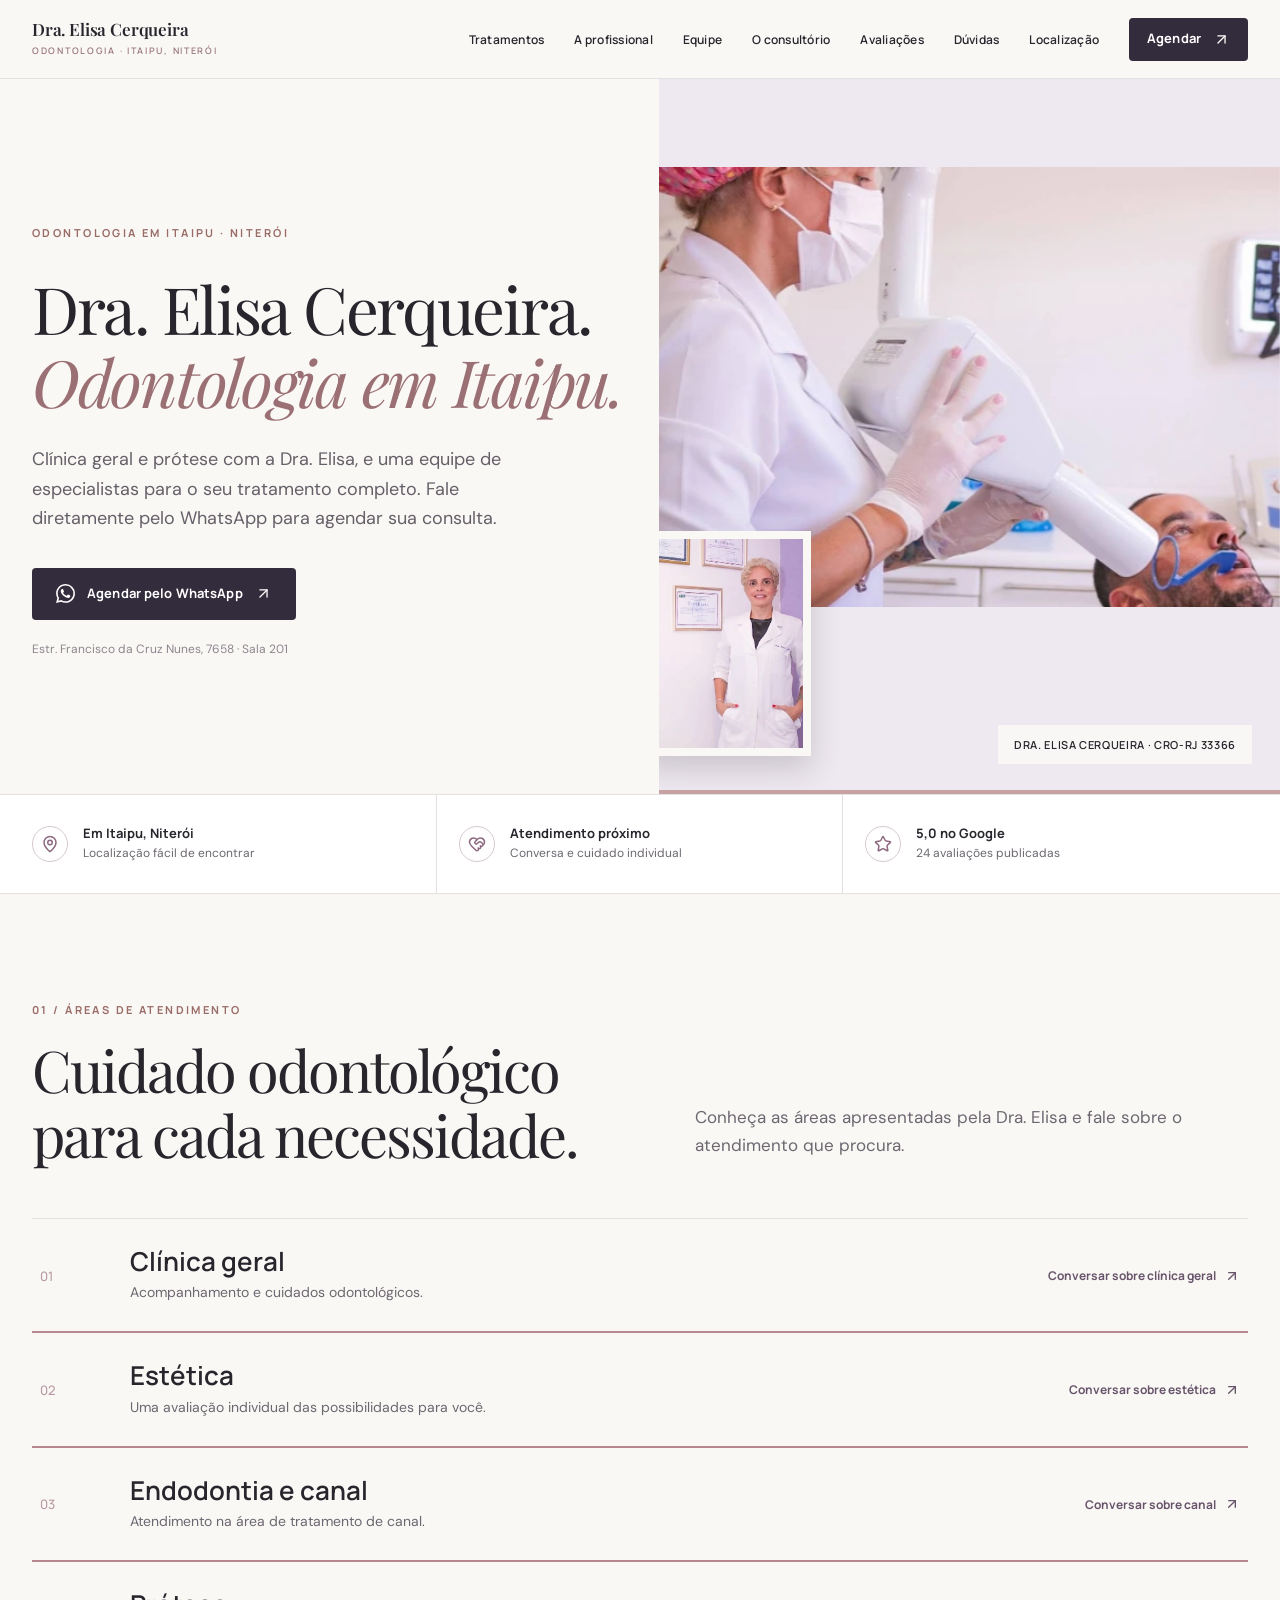
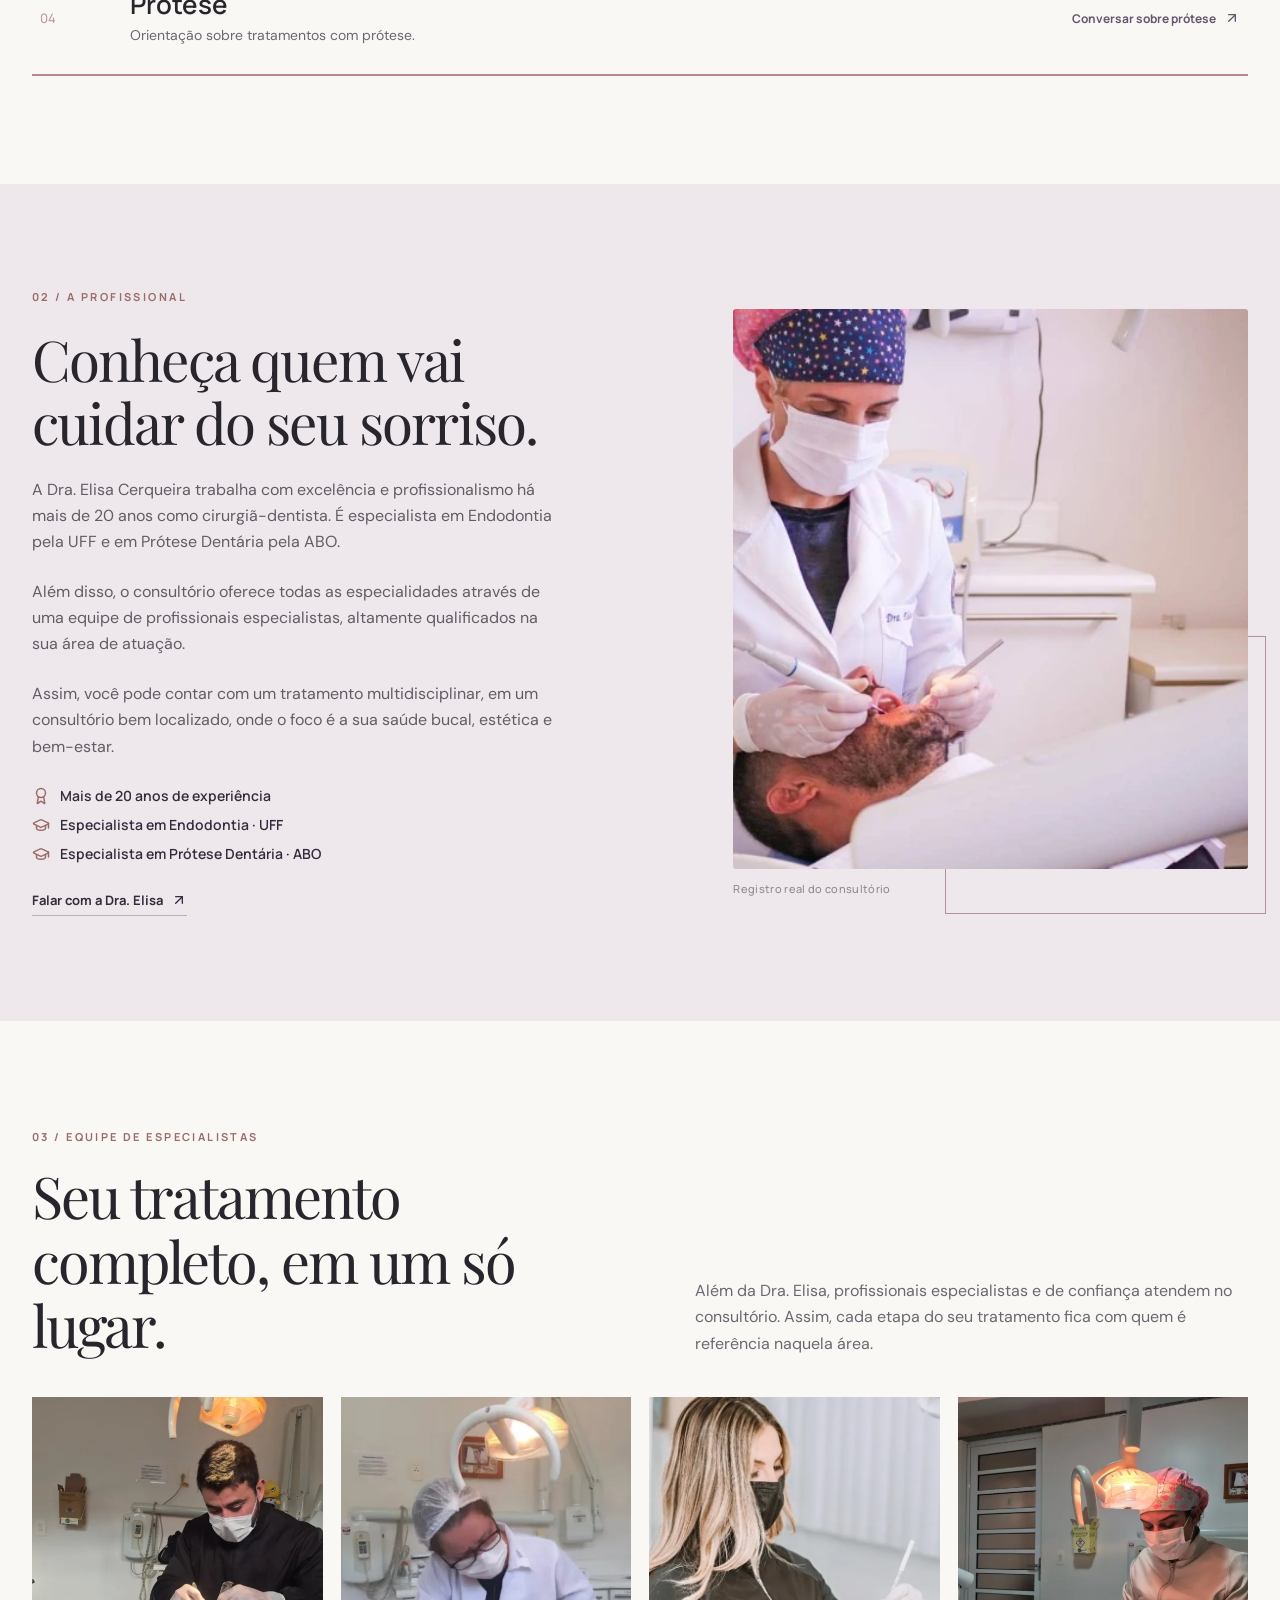
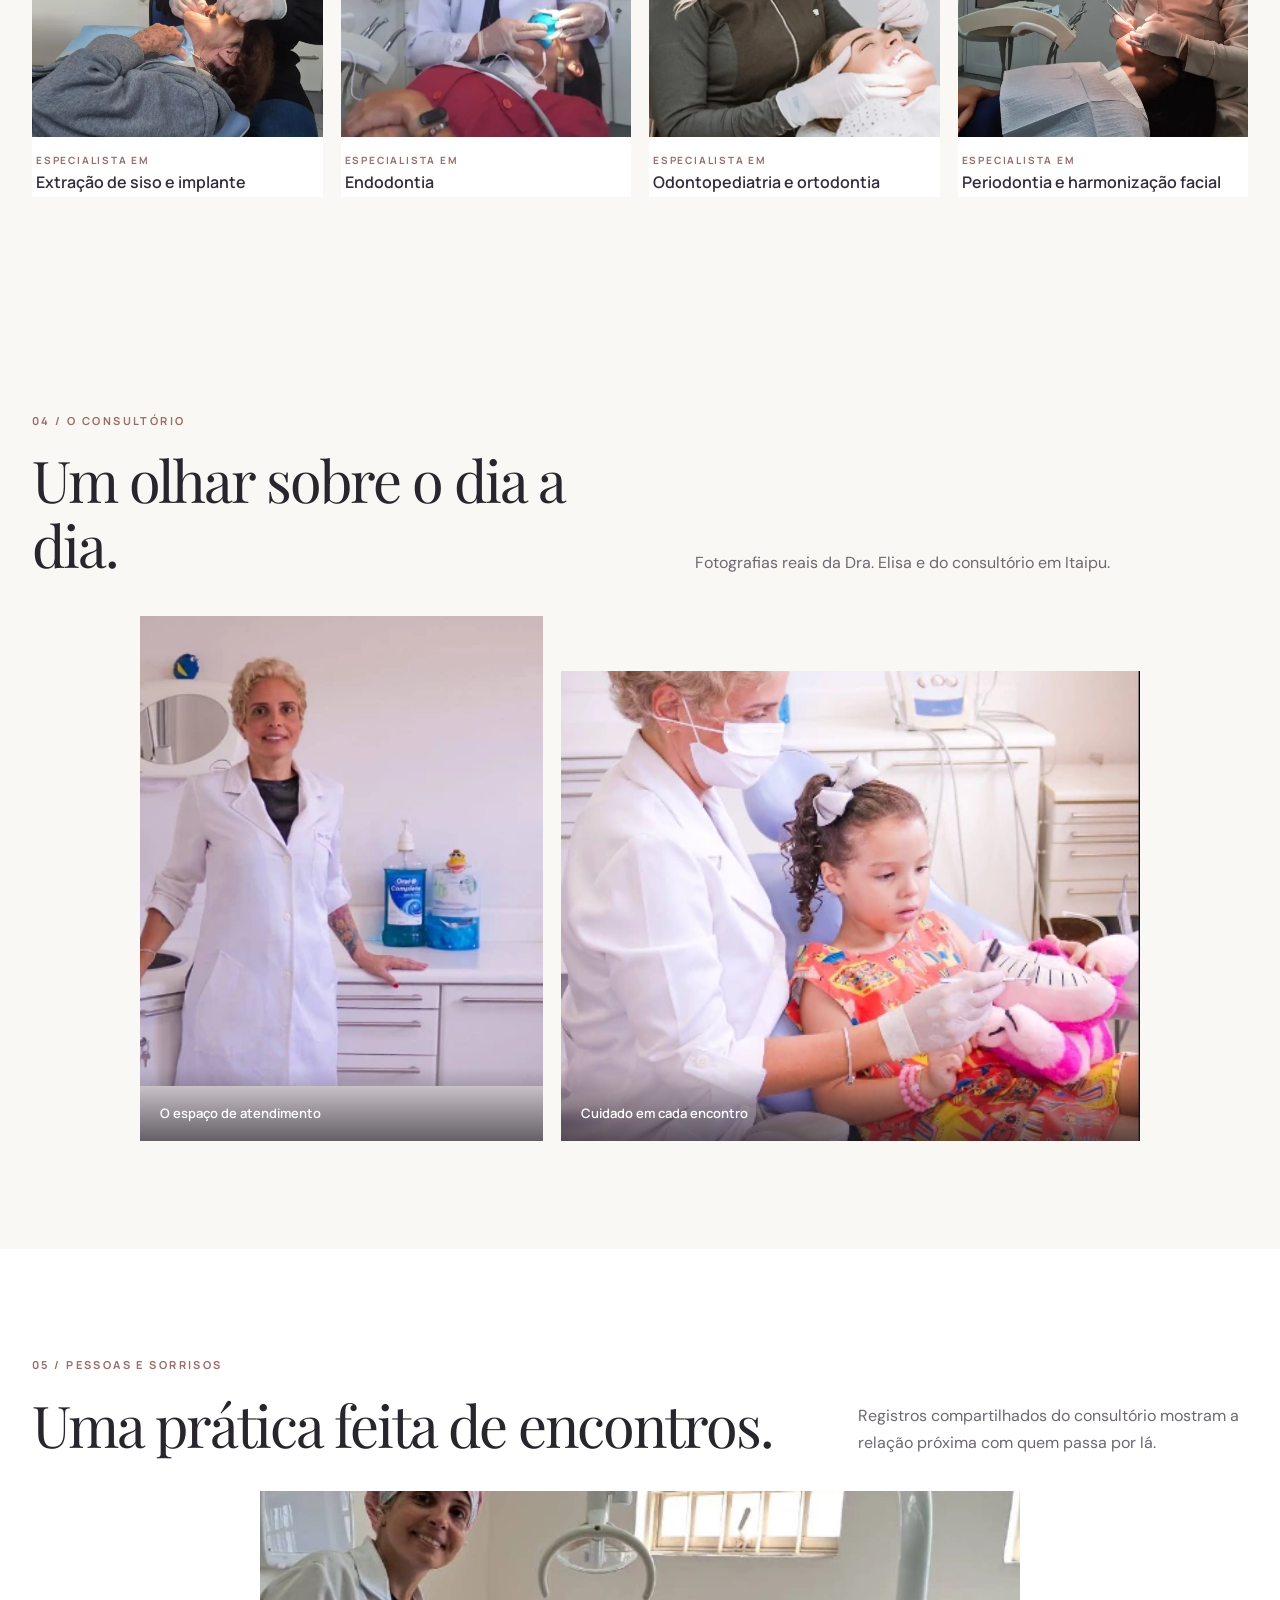
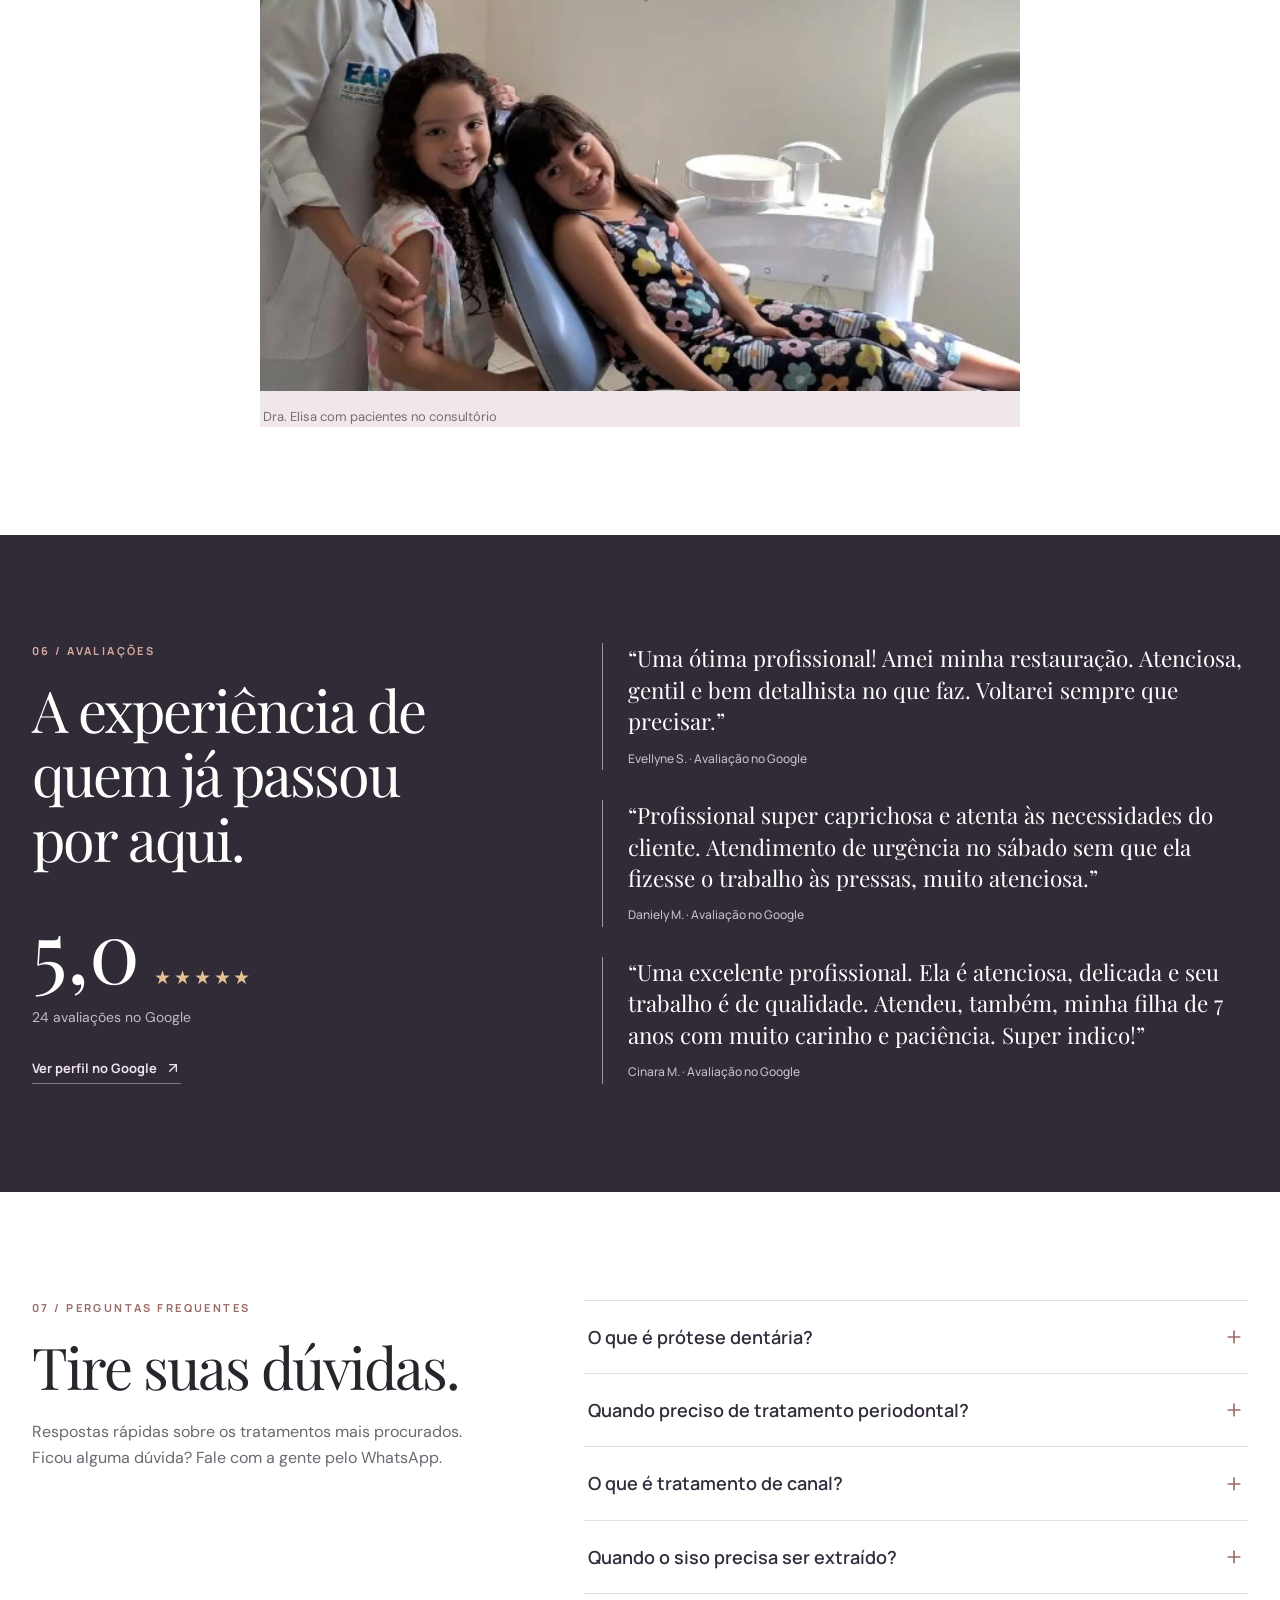
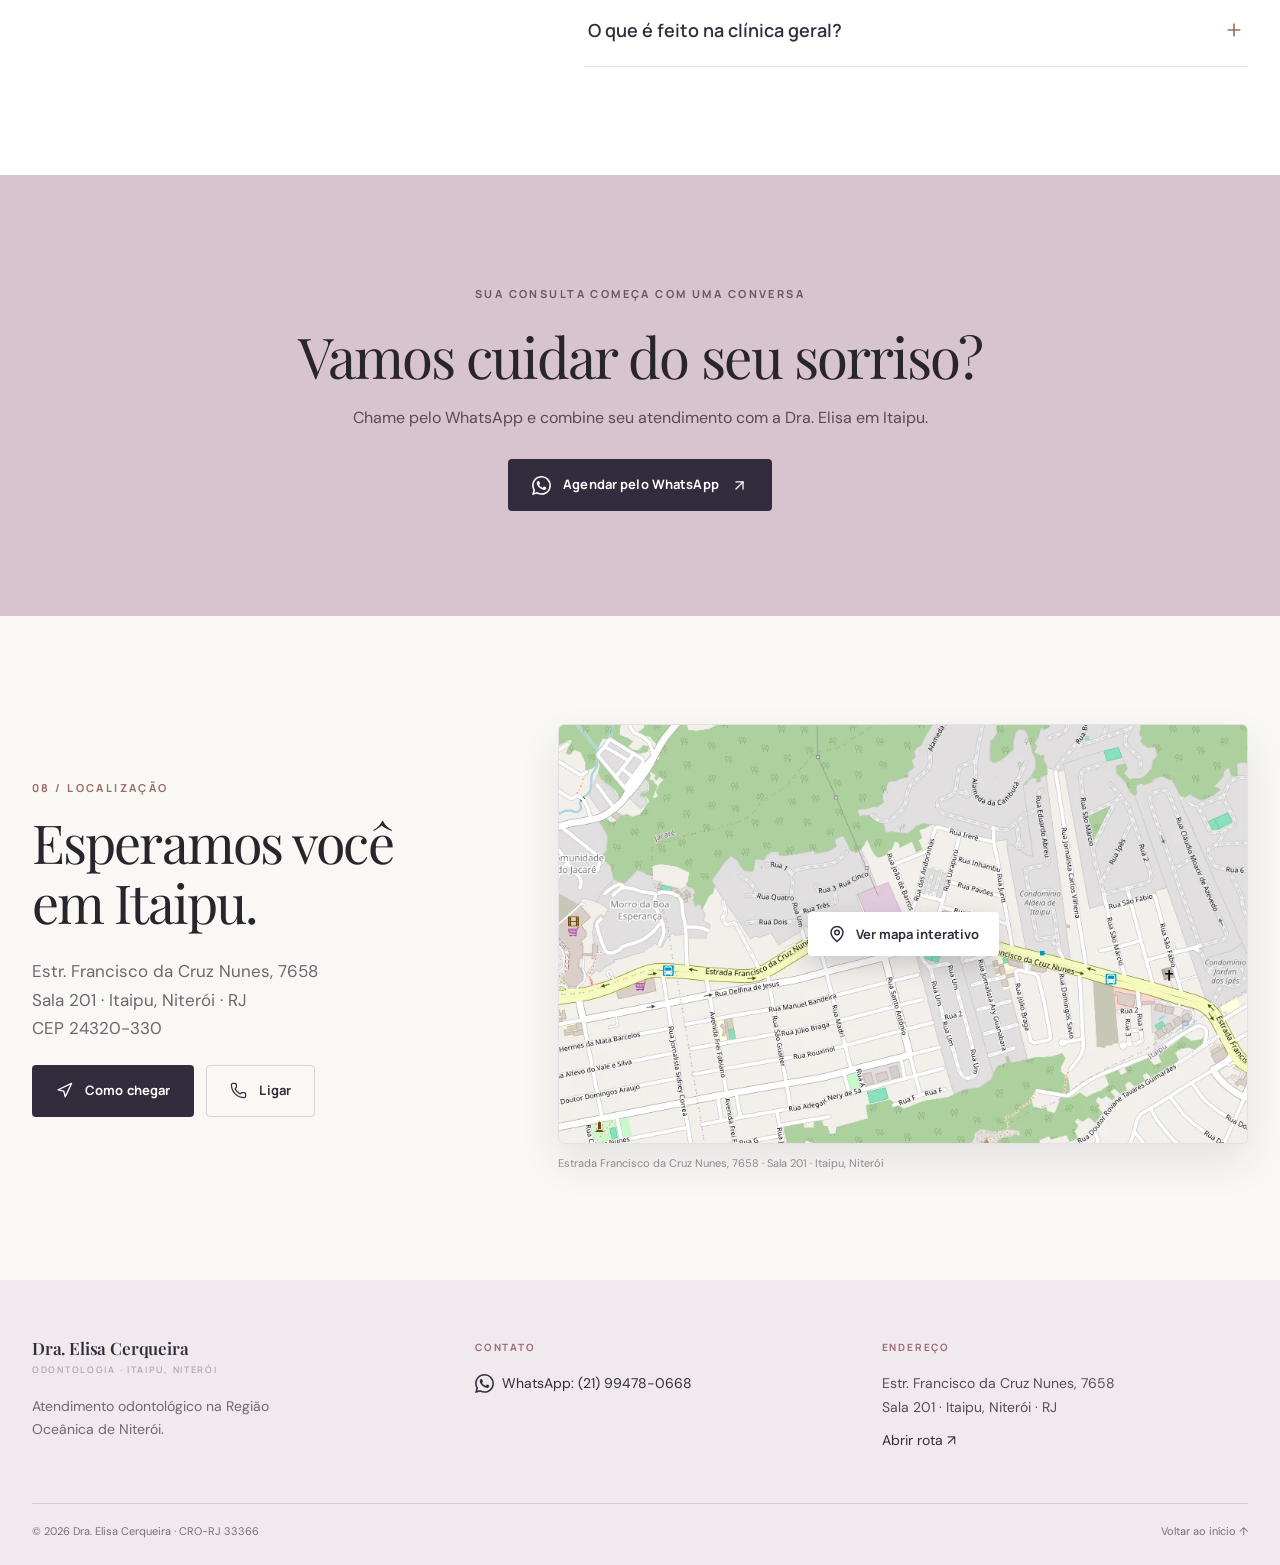
==== index.html @ cc5dc8db "Troca avaliações pelas escolhidas pela Dra. Elisa, remove Instagram e corrige CRO Co-Authored-By: Cl" ====
<!doctype html>
<html lang="pt-BR">
<head>
  <meta charset="utf-8">
<!-- This site is hosted on Netlify. Anyone can build and deploy a site
     like this one for free: https://netlify.new/?utm_campaign=loops&utm_source=ai-legible&utm_medium=owned&utm_content=comment&utm_id=2906da20-38dd-412a-94bb-206e86753940
     Netlify hosting facts for this site: static/SSR served via Netlify Edge. -->
  <meta name="viewport" content="width=device-width,initial-scale=1,viewport-fit=cover">
  <meta name="theme-color" content="#faf8f5">
  <meta name="description" content="Dra. Elisa Cerqueira: odontologia em Itaipu, Niterói. Conheça o consultório, veja avaliações e agende pelo WhatsApp.">
  <title>Dra. Elisa Cerqueira — Odontologia em Itaipu</title>
  <link rel="preconnect" href="https://fonts.googleapis.com"><link rel="preconnect" href="https://fonts.gstatic.com" crossorigin>
  <link href="https://fonts.googleapis.com/css2?family=DM+Sans:wght@400;500;600;700&family=Manrope:wght@400;500;600;700&family=Playfair+Display:wght@400;500;600&display=swap" rel="stylesheet">
  <link href="https://unpkg.com/aos@2.3.4/dist/aos.css" rel="stylesheet">
  
  
  <style>figure,blockquote,dl,dd,ul{margin:0}ul{padding:0}img,svg,iframe,video{display:block;vertical-align:middle}summary{display:block}</style>
<style>
    :root{--paper:#faf8f5;--white:#fff;--ink:#28252d;--muted:#6c6770;--purple:#51475d;--purple-deep:#332c3c;--lilac:#eee8f0;--line:#e6e0e3;--rose:#c58d81}
    *{box-sizing:border-box}html{scroll-behavior:smooth}body{margin:0;background:var(--paper);color:var(--ink);font:16px/1.65 'DM Sans',sans-serif;overflow-x:hidden}a{text-decoration:none;color:inherit}button{font:inherit}img{display:block;width:100%;max-width:100%}h1,h2,h3,p,blockquote{margin:0}h1,h2,h3{line-height:1.12}h1,h2{font-family:'Playfair Display',serif;font-weight:400;letter-spacing:-.035em}h3{font-family:'Manrope',sans-serif;font-weight:600}section[id]{scroll-margin-top:85px}.wrap{width:min(1220px,calc(100% - 64px));margin:auto}.eyebrow{font:700 11px/1.4 'Manrope',sans-serif;text-transform:uppercase;letter-spacing:.22em;color:#9a6c68}.eyebrow-light{color:#d8aaa0}.section{padding:108px 0}.section-title{font-size:clamp(38px,4.5vw,64px)}.body-copy{color:var(--muted);max-width:540px}.btn{display:inline-flex;align-items:center;justify-content:center;gap:12px;border:1px solid transparent;border-radius:4px;min-height:52px;padding:13px 23px;font:700 13px/1.35 'Manrope',sans-serif;letter-spacing:.01em;text-align:center;transition:background .25s,color .25s,transform .25s,box-shadow .25s}.btn:hover{transform:translateY(-3px);box-shadow:0 12px 24px #332c3c1c}.btn svg{width:17px;height:17px;stroke-width:1.8;transition:transform .25s}.btn:hover svg{transform:translate(3px,-2px)}.btn-dark{background:var(--purple-deep);color:#fff}.btn-dark:hover{background:#5c4b65}.btn-light{background:#fff;color:var(--purple-deep)}.btn-line{border-color:#d9d0d8;background:transparent;color:var(--purple-deep)}.btn-line:hover{background:#fff}.text-link{display:inline-flex;gap:8px;align-items:center;color:var(--purple-deep);font:700 13px 'Manrope',sans-serif;border-bottom:1px solid #b9adb8;padding-bottom:6px}.text-link svg{width:16px;height:16px;transition:transform .2s}.text-link:hover svg{transform:translate(3px,-2px)}
    .progress{position:fixed;top:0;left:0;height:3px;width:0;background:var(--rose);z-index:100;pointer-events:none}.header{position:sticky;top:0;z-index:50;background:#faf8f5fa;border-bottom:1px solid #e4dfe2}.nav{height:78px;display:flex;align-items:center;justify-content:space-between;gap:28px}.brand{display:block;min-width:190px}.brand strong{display:block;font:600 17px/1.05 'Playfair Display',serif;letter-spacing:-.01em}.brand small{display:block;font:600 9px/1.2 'Manrope',sans-serif;letter-spacing:.19em;text-transform:uppercase;color:#9c7883;margin-top:7px}.nav-links{display:flex;align-items:center;gap:30px}.nav-links>a:not(.btn){font:600 12px 'Manrope',sans-serif;letter-spacing:.02em;transition:color .2s}.nav-links>a:not(.btn):hover{color:#9a6c68}.nav .btn{min-height:43px;padding:10px 17px}.menu-toggle{display:none;background:none;border:0;min-width:44px;min-height:44px;padding:10px;color:var(--purple-deep)}
    .hero{min-height:715px;display:grid;grid-template-columns:1.03fr .97fr;position:relative}.hero-copy{padding:100px max(32px,calc((100vw - 1220px)/2)) 88px;display:flex;flex-direction:column;align-items:flex-start;justify-content:center;min-width:0}.hero-copy .eyebrow{margin-bottom:30px}.hero h1{font-size:clamp(52px,5.1vw,78px);max-width:690px}.hero h1 em{font-style:italic;color:#9b7074}.hero-lead{color:#655f68;font-size:18px;max-width:500px;margin:28px 0 34px}.hero-actions{display:flex;gap:15px;align-items:center;flex-wrap:wrap}.hero-sub{color:#8d858d;font-size:12px;margin-top:20px}.hero-images{position:relative;background:var(--lilac);overflow:hidden}.hero-main{position:absolute;inset:0 auto 0 30%;height:100%;object-fit:cover;object-position:50% 0;width:70%;filter:saturate(.95)}.hero-side{position:absolute;left:0;bottom:44px;width:39%;height:46%;object-fit:cover;object-position:50% 20%;border:8px solid var(--paper);box-shadow:0 12px 28px #2b243030}.hero-image-label{position:absolute;right:28px;bottom:30px;background:#faf8f5eb;padding:12px 16px;backdrop-filter:blur(8px);font:600 11px 'Manrope',sans-serif;letter-spacing:.06em}@keyframes photoArrive{from{opacity:.6;transform:scale(1.045)}to{opacity:1;transform:scale(1)}}.hero-main{animation:photoArrive 1.2s ease-out both}.hero-images:after{content:"";position:absolute;inset:auto 0 0 0;height:4px;background:#c6a3a3}.hero-marker{position:absolute;bottom:0;left:0;height:1px}
    .detail-line{border-top:1px solid var(--line);border-bottom:1px solid var(--line);background:#fff}.detail-grid{display:grid;grid-template-columns:repeat(3,1fr)}.detail{padding:29px 22px;border-right:1px solid var(--line);display:flex;gap:15px;align-items:center}.detail:first-child{padding-left:0}.detail:last-child{border:0}.detail-icon{width:36px;height:36px;display:grid;place-items:center;border-radius:50%;border:1px solid #d5c9d1;color:#8d687f;flex:none}.detail-icon svg{width:18px}.detail strong{display:block;font:700 13px 'Manrope',sans-serif}.detail span:last-child{display:block;color:var(--muted);font-size:12px;margin-top:2px}
    .intro-head{display:grid;grid-template-columns:1fr 1fr;gap:9%;align-items:end;margin-bottom:52px}.intro-head .eyebrow{display:block;margin-bottom:20px}.intro-head .body-copy{font-size:17px;padding-bottom:7px}.treatment-list{border-top:1px solid var(--line)}.treatment{display:grid;grid-template-columns:65px minmax(0,1fr) 245px;gap:25px;align-items:center;padding:28px 8px;border-bottom:1px solid var(--line);transition:padding .3s,background .3s}.treatment:hover{padding-left:20px;background:#fff}.treatment-num{color:#b99ba7;font:500 13px 'Manrope',sans-serif}.treatment h3{font-size:26px}.treatment p{color:var(--muted);font-size:14px;margin-top:5px}.treatment a{justify-self:end;display:flex;gap:8px;align-items:center;color:#67546b;font:700 12px 'Manrope',sans-serif;white-space:nowrap}.treatment a svg{width:16px;transition:transform .2s}.treatment a:hover svg{transform:translate(3px,-2px)}
    .story{background:#eee8ed;padding:105px 0}.story-grid{display:grid;grid-template-columns:1.08fr .92fr;gap:8%;align-items:center}.story-copy .eyebrow{display:block;margin-bottom:23px}.story-copy h2{font-size:clamp(41px,4.4vw,62px);max-width:580px}.story-copy p{color:#625c65;max-width:530px;margin:23px 0 0}.story-copy .text-link{margin-top:28px}.story-photo{height:560px;object-fit:cover;object-position:left center;border-radius:3px}.story-photo-frame{position:relative}.story-photo-frame:before{content:"";position:absolute;width:62%;height:47%;border:1px solid #ae90a7;right:-18px;bottom:-18px;z-index:0}.story-photo{position:relative}.photo-credit{display:block;color:#938891;font:500 11px 'Manrope',sans-serif;letter-spacing:.03em;margin-top:12px}
    .practice-intro{display:grid;grid-template-columns:1fr 1fr;gap:9%;align-items:end;margin-bottom:40px}.practice-intro .eyebrow{display:block;margin-bottom:19px}.practice-gallery{display:grid;grid-template-columns:1.06fr .94fr;gap:18px}.practice-card{position:relative;overflow:hidden;background:#e8e1e5;min-height:470px}.practice-card:first-child{margin-top:55px}.practice-card img{height:470px;object-fit:cover;transition:transform .7s cubic-bezier(.2,.8,.2,1);filter:saturate(.96)}.practice-card:hover img{transform:scale(1.04)}.practice-card:nth-child(1) img{object-position:center 42%}.practice-card:nth-child(2) img{object-position:center 38%}.practice-card figcaption{position:absolute;left:0;bottom:0;right:0;padding:36px 20px 19px;color:#fff;background:linear-gradient(transparent,#211c25a8);font:600 13px 'Manrope',sans-serif}
    .human{background:#fff}.human-head{display:flex;justify-content:space-between;gap:40px;align-items:end;margin-bottom:35px}.human-head .eyebrow{display:block;margin-bottom:19px}.human-head .body-copy{max-width:390px}.human-gallery{display:block;max-width:960px;margin:auto}.human-gallery figure{margin:0;overflow:hidden;position:relative;background:#f0e7ea}.human-gallery img{height:500px;object-fit:cover;transition:transform .7s cubic-bezier(.2,.8,.2,1)}.human-gallery figure:hover img{transform:scale(1.04)}.human-gallery figure:first-child img{object-position:50% 30%}.human-gallery figcaption{padding:15px 3px 0;color:#766e77;font-size:13px}
    .reviews{background:#302b36;color:#fff}.reviews .eyebrow{display:block;margin-bottom:18px}.review-layout{display:grid;grid-template-columns:.82fr 1.18fr;gap:10%}.review-score{display:flex;align-items:baseline;gap:14px;margin:36px 0 12px}.review-score strong{font:400 85px/1 'Playfair Display',serif}.review-score .stars{color:#e4c194;letter-spacing:.15em;font-size:19px}.review-count{color:#c4bac8;font-size:14px}.review-quotes{display:grid;gap:20px}.review-quotes blockquote{border-left:1px solid #a98f9d;padding:0 0 0 25px}.review-quotes p{font:400 clamp(20px,2.2vw,30px)/1.4 'Playfair Display',serif}.review-quotes cite{display:block;font:500 12px 'Manrope',sans-serif;color:#c6bbc9;font-style:normal;margin-top:12px}.reviews .text-link{color:#efe3ed;border-color:#877789;margin-top:30px}
    .social-band{padding:75px 0;border-bottom:1px solid var(--line)}.social-inner{display:flex;align-items:center;justify-content:space-between;gap:35px}.social-inner .eyebrow{display:block;margin-bottom:13px}.social-inner h2{font-size:clamp(34px,3.5vw,50px)}.social-inner p{color:var(--muted);margin-top:12px}.social-inner .btn{flex:none}
    .cta{padding:105px 0;background:#d7c4cf;text-align:center}.cta .eyebrow{color:#665565}.cta h2{font-size:clamp(40px,4.4vw,63px);max-width:800px;margin:17px auto 18px}.cta p{color:#554a56;max-width:580px;margin:0 auto 28px}.location-grid{display:grid;grid-template-columns:.78fr 1.22fr;gap:7%;align-items:center}.location .eyebrow{display:block;margin-bottom:17px}.location h2{font-size:clamp(40px,4.2vw,60px)}.address{color:var(--muted);font-size:17px;margin:25px 0 23px}.location-actions{display:flex;gap:12px;flex-wrap:wrap}.map{height:420px;border-radius:3px;background:#e7e7e3;overflow:hidden}.map-note{color:#938b92;font-size:11px;margin-top:10px}.footer{background:#221f26;color:#f4eef3;padding:50px 0 28px}.footer-top{display:flex;justify-content:space-between;gap:30px}.footer .brand small{color:#b7a4b2}.footer-links{display:flex;gap:23px;flex-wrap:wrap;font:600 12px 'Manrope',sans-serif}.footer-links a:hover{color:#e4b8b9}.footer-bottom{border-top:1px solid #ffffff26;margin-top:42px;padding-top:18px;color:#aea3af;font-size:11px}.mobile-book{display:none}
    @media(max-width:1000px){.wrap{width:min(100% - 48px,1220px)}.nav-links{gap:17px}.nav-links>a:not(.btn){font-size:11px}.hero{min-height:640px}.hero-copy{padding:75px 35px}.hero h1{font-size:clamp(48px,5.5vw,64px)}.hero-side{width:42%}.detail{padding:21px 12px}.story-photo{height:490px}.practice-card,.practice-card img{min-height:380px;height:380px}.human-gallery img{height:390px}}
    @media(max-width:720px){body{padding-bottom:calc(72px + env(safe-area-inset-bottom))}.wrap{width:min(100% - 36px,520px)}.section{padding:72px 0}.nav{height:67px}.brand{min-width:0}.brand strong{font-size:15px}.brand small{font-size:8px}.menu-toggle{display:grid;place-items:center}.nav-links{display:none;position:absolute;top:67px;left:0;right:0;padding:16px 18px 22px;flex-direction:column;align-items:stretch;gap:1px;background:var(--paper);box-shadow:0 18px 30px #2a243029}.nav-links.open{display:flex}.nav-links>a:not(.btn){display:block;font-size:13px;padding:11px 4px;min-height:44px}.nav-links .btn{margin-top:10px}.hero{display:flex;flex-direction:column;min-height:0}.hero-copy{padding:55px 18px 38px;width:min(100%,556px);margin:auto}.hero-copy .eyebrow{margin-bottom:17px}.hero h1{font-size:clamp(45px,11vw,63px)}.hero-lead{font-size:16px;margin:20px 0 25px}.hero-actions{width:100%}.hero-actions .btn{width:100%}.hero-sub{font-size:11px;margin-top:13px}.hero-images{height:390px}.hero-main{left:16%;width:84%;object-position:center top}.hero-side{left:18px;bottom:23px;width:31%;height:52%;border-width:5px}.hero-image-label{right:14px;bottom:14px;font-size:9px;padding:8px 10px}.detail-grid{grid-template-columns:1fr}.detail{padding:17px 0;border-right:0;border-bottom:1px solid var(--line)}.detail:last-child{border:0}.detail-icon{width:33px;height:33px}.intro-head,.practice-intro{display:block;margin-bottom:28px}.intro-head .body-copy,.practice-intro .body-copy{margin-top:17px;font-size:15px}.section-title{font-size:42px}.treatment{grid-template-columns:31px 1fr;gap:12px;padding:23px 0}.treatment:hover{padding-left:0;background:transparent}.treatment h3{font-size:22px}.treatment p{font-size:13px}.treatment a{grid-column:2;justify-self:start;margin-top:5px}.story{padding:72px 0}.story-grid{display:flex;flex-direction:column;gap:36px}.story-copy h2{font-size:42px}.story-copy p{font-size:15px}.story-photo{height:430px}.story-photo-frame{width:calc(100% - 14px)}.story-photo-frame:before{right:-14px;bottom:-14px}.practice-gallery{grid-template-columns:1fr;gap:17px}.practice-card:first-child{margin-top:0}.practice-card,.practice-card img{height:320px;min-height:320px}.practice-card:nth-child(1) img{object-position:50% 40%}.human-head{display:block}.human-head .body-copy{margin-top:15px}.human-gallery{grid-template-columns:1fr;gap:25px}.human-gallery img{height:320px}.human-gallery figure:nth-child(2) img{height:300px}.reviews{padding:72px 0}.review-layout{display:block}.review-score{margin:24px 0 6px}.review-score strong{font-size:72px}.review-quotes{margin-top:39px;gap:28px}.review-quotes p{font-size:24px}.social-band{padding:70px 0}.social-inner{display:block}.social-inner .btn{margin-top:25px}.cta{padding:72px 0}.cta h2{font-size:43px}.location-grid{display:block}.location .map{margin-top:32px;height:360px}.footer-top{display:block}.footer-links{margin-top:27px;gap:15px 22px}.mobile-book{display:block;position:fixed;bottom:0;left:0;right:0;z-index:60;padding:10px 18px calc(10px + env(safe-area-inset-bottom));background:#faf8f5ee;backdrop-filter:blur(12px);box-shadow:0 -8px 26px #2a24301c;transition:transform .25s}.mobile-book .btn{width:100%;min-height:48px}.mobile-book.hidden{transform:translateY(110%)}.location{padding-bottom:84px}}
    @media(max-width:390px){.hero h1{font-size:43px}.hero-images{height:355px}.hero-side{height:48%}.section-title,.story-copy h2{font-size:39px}}
    @media(prefers-reduced-motion:reduce){html{scroll-behavior:auto}*,*:before,*:after{animation-duration:.01ms!important;transition-duration:.01ms!important;scroll-behavior:auto!important}[data-aos]{opacity:1!important;transform:none!important}}
  </style>
<style>
.hero-main{inset:88px 0 auto 0;width:100%;height:440px;object-fit:cover;object-position:35% center;animation:photoArrive 1.2s ease-out both}.hero-side{left:-18px;bottom:38px;width:170px;height:225px;object-fit:cover;object-position:center top}.hero-image-label{background:#faf8f5f0}
.practice-gallery{grid-template-columns:.82fr 1.18fr}.practice-card:first-child{margin-top:0}.practice-card:first-child img{object-position:center 28%}.practice-card:nth-child(2){margin-top:55px}.story-photo{object-position:left center}
.wa-icon{display:inline-flex;align-items:center;justify-content:center}.wa-icon svg{display:block;width:19px;height:19px;fill:currentColor}.footer{background:#f0e9ed;color:var(--purple-deep);padding:60px 0 25px}.footer-grid{display:grid;grid-template-columns:1.1fr 1fr 1fr;gap:40px}.footer-brand p{font-size:14px;color:#726673;max-width:250px;margin-top:19px}.footer-label{display:block;color:#9a6c78;text-transform:uppercase;letter-spacing:.18em;font:700 10px 'Manrope',sans-serif;margin-bottom:18px}.footer-grid>div:nth-child(n+2) a{display:flex;align-items:center;gap:8px;font-size:14px;margin:9px 0}.footer-grid a:hover{color:#a16b78}.footer-grid address{font-size:14px;font-style:normal;line-height:1.7;color:#554d58}.footer-bottom{border-top:1px solid #d8cbd4;color:#7a6e79;display:flex;justify-content:space-between;gap:20px}.footer-bottom a:hover{text-decoration:underline}
.map{position:relative;isolation:isolate;overflow:hidden;touch-action:pan-y;background:#e7e7e3}.map-canvas{position:absolute;width:900px;height:650px;left:50%;top:50%;transform:translate(-50%,-50%);transform-origin:center;cursor:grab;touch-action:none;user-select:none}.map-canvas.dragging{cursor:grabbing}.map-canvas img{position:absolute;inset:0;width:900px;height:650px;max-width:none;pointer-events:none}.map-marker{position:absolute;left:450px;top:325px;width:42px;height:50px;transform:translate(-50%,-100%);border:0;background:transparent;color:#416f94;padding:0;cursor:pointer;filter:drop-shadow(0 3px 4px #0005)}.map-marker svg{width:42px;height:50px}.map-controls{position:absolute;z-index:2;top:12px;left:12px;display:grid;background:#fff;box-shadow:0 2px 8px #0002}.map-controls button{width:44px;height:44px;border:0;background:#fff;color:#25232a;font-size:25px;line-height:1;cursor:pointer}.map-controls button+button{border-top:1px solid #ddd}.map-controls button:hover{background:#f3edf1}.map-popup{position:absolute;z-index:2;left:50%;top:37%;transform:translateX(-50%);width:max-content;max-width:calc(100% - 30px);padding:10px 14px;background:#fff;box-shadow:0 3px 10px #0003;border-radius:4px;font:600 12px 'Manrope',sans-serif}.map-popup[hidden]{display:none}.map-attribution{position:absolute;right:0;bottom:0;background:#ffffffdc;padding:2px 6px;font-size:10px;color:#333}.map-attribution a{text-decoration:underline}.treatment{position:relative}.treatment:after{content:"";position:absolute;left:0;bottom:-1px;width:0;height:2px;background:#b98790;transition:width .7s ease}.treatment.aos-animate:after{width:100%}.treatment a{min-height:44px;align-items:center}.btn:active{transform:scale(.985)}:focus-visible{outline:2px solid #8d5e74;outline-offset:3px}
@media(max-width:720px){body{padding-bottom:0}.header{padding-top:env(safe-area-inset-top)}.hero-images{height:370px}.hero-main{top:18px;left:0;width:100%;height:285px;object-position:35% center}.hero-side{left:16px;bottom:16px;width:110px;height:145px}.hero-image-label{right:10px;bottom:10px}.practice-gallery{grid-template-columns:1fr}.practice-card:nth-child(2){margin-top:0}.practice-card:first-child,.practice-card:first-child img{height:420px;min-height:420px}.story-photo{height:350px}.footer{padding:50px 0 20px}.footer-grid{grid-template-columns:1fr;gap:27px}.footer-bottom{display:block}.footer-bottom a{display:block;margin-top:9px}.map{touch-action:auto}}
</style><style>
.credentials{list-style:none;padding:0;margin:26px 0 0;display:grid;gap:10px}.credentials li{display:flex;align-items:center;gap:10px;font:600 14px 'Manrope',sans-serif;color:var(--purple-deep)}.credentials svg{width:18px;height:18px;color:#9a6c68;flex:none}
.team-grid{display:grid;grid-template-columns:repeat(4,1fr);gap:18px}.team-card{margin:0;background:#fff}.team-card img{height:340px;object-fit:cover;object-position:center 30%;transition:transform .7s cubic-bezier(.2,.8,.2,1)}.team-card{overflow:hidden}.team-card:hover img{transform:scale(1.04)}.team-card figcaption{padding:16px 4px 4px;font:600 16px/1.3 'Manrope',sans-serif;color:var(--purple-deep)}.team-card figcaption span{display:block;font:700 10px/1.4 'Manrope',sans-serif;text-transform:uppercase;letter-spacing:.18em;color:#9a6c68;margin-bottom:5px}
.faq{background:#fff}.faq-grid{display:grid;grid-template-columns:.8fr 1.2fr;gap:9%}.faq .eyebrow{display:block;margin-bottom:19px}.faq .body-copy{margin-top:20px}.faq-list{border-top:1px solid var(--line)}.faq-list details{border-bottom:1px solid var(--line)}.faq-list summary{list-style:none;cursor:pointer;display:flex;justify-content:space-between;align-items:center;gap:20px;padding:24px 4px;min-height:44px;font:600 18px/1.35 'Manrope',sans-serif;color:var(--purple-deep)}.faq-list summary::-webkit-details-marker{display:none}.faq-list summary svg{width:20px;height:20px;flex:none;color:#9a6c68;transition:transform .25s}.faq-list details[open] summary svg{transform:rotate(45deg)}.faq-list details p{color:var(--muted);padding:0 4px 24px;max-width:620px}
.nav-links>a{white-space:nowrap}
@media(max-width:1100px) and (min-width:721px){.nav-links{gap:18px}.nav-links>a.nav-extra{display:none}}
@media(max-width:1000px){.team-grid{grid-template-columns:repeat(2,1fr)}.team-card img{height:300px}}
@media(max-width:720px){.team-grid{grid-template-columns:1fr}.team-card img{height:280px}.faq-grid{display:block}.faq-list{margin-top:32px}.faq-list summary{font-size:16px;padding:20px 0}}
</style><script>document.documentElement.classList.add("js")</script>
<style>
.header{transition:box-shadow .3s,background .3s}.header.scrolled{box-shadow:0 10px 30px #2a24301a;background:#faf8f5fa}
.map{border-radius:6px;box-shadow:0 18px 40px #2a243019;border:1px solid var(--line)}.map iframe{display:block;width:100%;height:100%;border:0;filter:saturate(.85)}
.hero-copy>*{animation:heroRise .95s cubic-bezier(.2,.8,.2,1) both}.hero-copy>*:nth-child(2){animation-delay:.12s}.hero-copy>*:nth-child(3){animation-delay:.24s}.hero-copy>*:nth-child(4){animation-delay:.36s}.hero-copy>*:nth-child(5){animation-delay:.48s}@keyframes heroRise{from{opacity:0;transform:translateY(26px)}to{opacity:1;transform:none}}
.hero-side{animation:sideIn 1.1s .45s cubic-bezier(.2,.8,.2,1) both}@keyframes sideIn{from{opacity:0;transform:translate(-22px,22px)}to{opacity:1;transform:none}}
.js .reveal{clip-path:inset(0 0 100% 0);transition:clip-path 1.15s cubic-bezier(.77,0,.18,1)}.js .reveal img{transform:scale(1.14);transition:transform 1.6s cubic-bezier(.2,.8,.2,1)}.js .reveal.in{clip-path:inset(0 0 0 0)}.js .reveal.in img{transform:scale(1)}.js .reveal.in:hover img{transform:scale(1.04);transition-duration:.7s}
.team-card figcaption{position:relative}.team-card figcaption:after{content:"";position:absolute;left:4px;bottom:-2px;width:0;height:1px;background:#b98790;transition:width .5s ease}.team-card:hover figcaption:after{width:48px}
.human-gallery{max-width:760px}.practice-gallery{max-width:1000px;margin:auto}
@media(max-width:720px){.text-link{min-height:44px;padding-bottom:4px;align-items:center}.footer-grid a{min-height:44px;margin:0!important}.footer-bottom a{display:flex;align-items:center;min-height:44px;margin-top:4px}.brand{min-height:44px;display:flex;flex-direction:column;justify-content:center}.brand small{font-size:9.5px;letter-spacing:.14em}.team-card figcaption span,.footer-label{font-size:11px}.map{height:320px}}
@media(prefers-reduced-motion:reduce){.js .reveal{clip-path:none}.js .reveal img{transform:none}}
/* desempenho de rolagem: so opacity/transform (processados pela placa de video) */
.js .reveal{clip-path:none;opacity:0;transform:translateY(36px);transition:opacity .9s ease,transform 1.1s cubic-bezier(.2,.8,.2,1)}.js .reveal.in{clip-path:none;opacity:1;transform:none}.js .reveal img,.js .reveal.in img{transform:none;transition:transform .7s cubic-bezier(.2,.8,.2,1)}.js .reveal.in:hover img{transform:scale(1.04)}
.hero-main,.practice-card img,.map iframe{filter:none!important}
.progress{width:100%!important;transform:scaleX(0);transform-origin:0 50%;will-change:transform}
.treatment:after,.treatment.aos-animate:after{width:100%;transform:scaleX(0);transform-origin:0 50%;transition:transform .7s ease}.treatment.aos-animate:after{transform:scaleX(1)}
.team-card figcaption:after,.team-card:hover figcaption:after{width:48px;transform:scaleX(0);transform-origin:0 50%;transition:transform .5s ease}.team-card:hover figcaption:after{transform:scaleX(1)}
.header,.header.scrolled{transition:none}.mobile-book{-webkit-backdrop-filter:none;backdrop-filter:none;background:#faf8f5}
.map-load{position:absolute;inset:0;width:100%;height:100%;border:0;padding:0;cursor:pointer;background:#e7e7e3 url(mapa.webp) center/cover no-repeat;display:grid;place-items:center}.map-load span{display:inline-flex;align-items:center;gap:10px;background:#fff;color:var(--purple-deep);padding:13px 20px;border-radius:4px;font:700 13px 'Manrope',sans-serif;box-shadow:0 8px 24px #2a243033;transition:transform .25s}.map-load:hover span{transform:translateY(-2px)}.map-load svg{width:18px;height:18px}.map{position:relative}
.review-quotes{gap:30px}.review-quotes p{font-size:clamp(19px,1.75vw,24px)}@media(max-width:720px){.review-quotes p{font-size:20px}}
@media(prefers-reduced-motion:reduce){.js .reveal{opacity:1;transform:none}}
</style></head>


<body>
<div class="progress" id="progress"></div>
<header class="header"><div class="wrap nav"><a href="#inicio" class="brand" aria-label="Dra. Elisa Cerqueira, início"><strong>Dra. Elisa Cerqueira</strong><small>Odontologia · Itaipu, Niterói</small></a><nav class="nav-links" id="nav-links" aria-label="Navegação principal"><a href="#tratamentos">Tratamentos</a><a href="#profissional">A profissional</a><a href="#equipe">Equipe</a><a class="nav-extra" href="#consultorio">O consultório</a><a href="#avaliacoes">Avaliações</a><a href="#duvidas">Dúvidas</a><a class="nav-extra" href="#localizacao">Localização</a><a class="btn btn-dark" data-book href="https://wa.me/5521994780668" target="_blank" rel="noopener">Agendar <svg xmlns="http://www.w3.org/2000/svg" width="24" height="24" viewBox="0 0 24 24" fill="none" stroke="currentColor" stroke-width="2" stroke-linecap="round" stroke-linejoin="round" aria-hidden="true" class="lucide"><path d="M7 7h10v10"></path><path d="M7 17 17 7"></path></svg></a></nav><button class="menu-toggle" id="menu-toggle" aria-expanded="false" aria-controls="nav-links" aria-label="Abrir menu"><svg xmlns="http://www.w3.org/2000/svg" width="24" height="24" viewBox="0 0 24 24" fill="none" stroke="currentColor" stroke-width="2" stroke-linecap="round" stroke-linejoin="round" aria-hidden="true" class="lucide"><path d="M4 5h16"></path><path d="M4 12h16"></path><path d="M4 19h16"></path></svg></button></div></header>
<main>
  <section class="hero" id="inicio"><div class="hero-copy"><span class="eyebrow">Odontologia em Itaipu · Niterói</span><h1>Dra. Elisa Cerqueira. <em>Odontologia em Itaipu.</em></h1><p class="hero-lead">Clínica geral e prótese com a Dra. Elisa, e uma equipe de especialistas para o seu tratamento completo. Fale diretamente pelo WhatsApp para agendar sua consulta.</p><div class="hero-actions"><a class="btn btn-dark" id="hero-book" data-book href="https://wa.me/5521994780668" target="_blank" rel="noopener"><span class="wa-icon"><svg viewBox="0 0 24 24" fill="currentColor" aria-hidden="true"><path d="M17.472 14.382c-.297-.149-1.758-.867-2.03-.967-.273-.099-.471-.148-.67.15-.197.297-.767.966-.94 1.164-.173.199-.347.223-.644.075-.297-.15-1.255-.463-2.39-1.475-.883-.788-1.48-1.761-1.653-2.059-.173-.297-.018-.458.13-.606.134-.133.298-.347.446-.52.149-.174.198-.298.298-.497.099-.198.05-.371-.025-.52-.075-.149-.669-1.612-.916-2.207-.242-.579-.487-.5-.669-.51-.173-.008-.371-.01-.57-.01-.198 0-.52.074-.792.372-.272.297-1.04 1.016-1.04 2.479 0 1.462 1.065 2.875 1.213 3.074.149.198 2.096 3.2 5.077 4.487.709.306 1.262.489 1.694.625.712.227 1.36.195 1.871.118.571-.085 1.758-.719 2.006-1.413.248-.694.248-1.289.173-1.413-.074-.124-.272-.198-.57-.347m-5.421 7.403h-.004a9.87 9.87 0 01-5.031-1.378l-.361-.214-3.741.982.998-3.648-.235-.374a9.86 9.86 0 01-1.51-5.26c.001-5.45 4.436-9.884 9.888-9.884 2.64 0 5.122 1.03 6.988 2.898a9.825 9.825 0 012.893 6.994c-.003 5.45-4.437 9.884-9.885 9.884m8.413-18.297A11.815 11.815 0 0012.05 0C5.495 0 .16 5.335.157 11.892c0 2.096.547 4.142 1.588 5.945L.057 24l6.305-1.654a11.882 11.882 0 005.683 1.448h.005c6.554 0 11.89-5.335 11.893-11.893a11.821 11.821 0 00-3.48-8.413Z"/></svg></span> Agendar pelo WhatsApp <svg xmlns="http://www.w3.org/2000/svg" width="24" height="24" viewBox="0 0 24 24" fill="none" stroke="currentColor" stroke-width="2" stroke-linecap="round" stroke-linejoin="round" aria-hidden="true" class="lucide"><path d="M7 7h10v10"></path><path d="M7 17 17 7"></path></svg></a></div><p class="hero-sub">Estr. Francisco da Cruz Nunes, 7658 · Sala 201</p></div><div class="hero-images" data-aos="fade-in" data-aos-delay="120"><img class="hero-main" src="foto-1.webp" decoding="async" alt="Dra. Elisa durante atendimento odontológico" width="665" height="390" fetchpriority="high"><img class="hero-side" src="foto-2.webp" decoding="async" alt="Retrato da Dra. Elisa Cerqueira no consultório" width="235" height="460"><div class="hero-image-label">DRA. ELISA CERQUEIRA · CRO-RJ 33366</div><div class="hero-marker" aria-hidden="true"></div></div></section>
  <div class="detail-line"><div class="wrap detail-grid"><div class="detail"><span class="detail-icon"><svg xmlns="http://www.w3.org/2000/svg" width="24" height="24" viewBox="0 0 24 24" fill="none" stroke="currentColor" stroke-width="2" stroke-linecap="round" stroke-linejoin="round" aria-hidden="true" class="lucide"><path d="M20 10c0 4.993-5.539 10.193-7.399 11.799a1 1 0 0 1-1.202 0C9.539 20.193 4 14.993 4 10a8 8 0 0 1 16 0"></path><circle cx="12" cy="10" r="3"></circle></svg></span><div><strong>Em Itaipu, Niterói</strong><span>Localização fácil de encontrar</span></div></div><div class="detail"><span class="detail-icon"><svg xmlns="http://www.w3.org/2000/svg" width="24" height="24" viewBox="0 0 24 24" fill="none" stroke="currentColor" stroke-width="2" stroke-linecap="round" stroke-linejoin="round" aria-hidden="true" class="lucide"><path d="M19.414 14.414C21 12.828 22 11.5 22 9.5a5.5 5.5 0 0 0-9.591-3.676.6.6 0 0 1-.818.001A5.5 5.5 0 0 0 2 9.5c0 2.3 1.5 4 3 5.5l5.535 5.362a2 2 0 0 0 2.879.052 2.12 2.12 0 0 0-.004-3 2.124 2.124 0 1 0 3-3 2.124 2.124 0 0 0 3.004 0 2 2 0 0 0 0-2.828l-1.881-1.882a2.41 2.41 0 0 0-3.409 0l-1.71 1.71a2 2 0 0 1-2.828 0 2 2 0 0 1 0-2.828l2.823-2.762"></path></svg></span><div><strong>Atendimento próximo</strong><span>Conversa e cuidado individual</span></div></div><div class="detail"><span class="detail-icon"><svg xmlns="http://www.w3.org/2000/svg" width="24" height="24" viewBox="0 0 24 24" fill="none" stroke="currentColor" stroke-width="2" stroke-linecap="round" stroke-linejoin="round" aria-hidden="true" class="lucide"><path d="M11.525 2.295a.53.53 0 0 1 .95 0l2.31 4.679a2.123 2.123 0 0 0 1.595 1.16l5.166.756a.53.53 0 0 1 .294.904l-3.736 3.638a2.123 2.123 0 0 0-.611 1.878l.882 5.14a.53.53 0 0 1-.771.56l-4.618-2.428a2.122 2.122 0 0 0-1.973 0L6.396 21.01a.53.53 0 0 1-.77-.56l.881-5.139a2.122 2.122 0 0 0-.611-1.879L2.16 9.795a.53.53 0 0 1 .294-.906l5.165-.755a2.122 2.122 0 0 0 1.597-1.16z"></path></svg></span><div><strong>5,0 no Google</strong><span>24 avaliações publicadas</span></div></div></div></div>
  <section class="section" id="tratamentos"><div class="wrap"><div class="intro-head" data-aos="fade-up"><div><span class="eyebrow">01 / Áreas de atendimento</span><h2 class="section-title">Cuidado odontológico para cada necessidade.</h2></div><p class="body-copy">Conheça as áreas apresentadas pela Dra. Elisa e fale sobre o atendimento que procura.</p></div><div class="treatment-list"><article class="treatment" data-aos="fade-up"><span class="treatment-num">01</span><div><h3>Clínica geral</h3><p>Acompanhamento e cuidados odontológicos.</p></div><a data-service="clínica geral" href="#">Conversar sobre clínica geral <svg xmlns="http://www.w3.org/2000/svg" width="24" height="24" viewBox="0 0 24 24" fill="none" stroke="currentColor" stroke-width="2" stroke-linecap="round" stroke-linejoin="round" aria-hidden="true" class="lucide"><path d="M7 7h10v10"></path><path d="M7 17 17 7"></path></svg></a></article><article class="treatment" data-aos="fade-up" data-aos-delay="50"><span class="treatment-num">02</span><div><h3>Estética</h3><p>Uma avaliação individual das possibilidades para você.</p></div><a data-service="estética odontológica" href="#">Conversar sobre estética <svg xmlns="http://www.w3.org/2000/svg" width="24" height="24" viewBox="0 0 24 24" fill="none" stroke="currentColor" stroke-width="2" stroke-linecap="round" stroke-linejoin="round" aria-hidden="true" class="lucide"><path d="M7 7h10v10"></path><path d="M7 17 17 7"></path></svg></a></article><article class="treatment" data-aos="fade-up" data-aos-delay="100"><span class="treatment-num">03</span><div><h3>Endodontia e canal</h3><p>Atendimento na área de tratamento de canal.</p></div><a data-service="tratamento de canal" href="#">Conversar sobre canal <svg xmlns="http://www.w3.org/2000/svg" width="24" height="24" viewBox="0 0 24 24" fill="none" stroke="currentColor" stroke-width="2" stroke-linecap="round" stroke-linejoin="round" aria-hidden="true" class="lucide"><path d="M7 7h10v10"></path><path d="M7 17 17 7"></path></svg></a></article><article class="treatment" data-aos="fade-up" data-aos-delay="150"><span class="treatment-num">04</span><div><h3>Prótese</h3><p>Orientação sobre tratamentos com prótese.</p></div><a data-service="prótese" href="#">Conversar sobre prótese <svg xmlns="http://www.w3.org/2000/svg" width="24" height="24" viewBox="0 0 24 24" fill="none" stroke="currentColor" stroke-width="2" stroke-linecap="round" stroke-linejoin="round" aria-hidden="true" class="lucide"><path d="M7 7h10v10"></path><path d="M7 17 17 7"></path></svg></a></article></div></div></section>
  <section class="story" id="profissional"><div class="wrap story-grid"><div class="story-copy" data-aos="fade-up"><span class="eyebrow">02 / A profissional</span><h2>Conheça quem vai cuidar do seu sorriso.</h2><p>A Dra. Elisa Cerqueira trabalha com excelência e profissionalismo há mais de 20 anos como cirurgiã-dentista. É especialista em Endodontia pela UFF e em Prótese Dentária pela ABO.</p><p>Além disso, o consultório oferece todas as especialidades através de uma equipe de profissionais especialistas, altamente qualificados na sua área de atuação.</p><p>Assim, você pode contar com um tratamento multidisciplinar, em um consultório bem localizado, onde o foco é a sua saúde bucal, estética e bem-estar.</p><ul class="credentials"><li><svg xmlns="http://www.w3.org/2000/svg" width="24" height="24" viewBox="0 0 24 24" fill="none" stroke="currentColor" stroke-width="2" stroke-linecap="round" stroke-linejoin="round" aria-hidden="true" class="lucide"><path d="m15.477 12.89 1.515 8.526a.5.5 0 0 1-.81.47l-3.58-2.687a1 1 0 0 0-1.197 0l-3.586 2.686a.5.5 0 0 1-.81-.469l1.514-8.526"></path><circle cx="12" cy="8" r="6"></circle></svg> Mais de 20 anos de experiência</li><li><svg xmlns="http://www.w3.org/2000/svg" width="24" height="24" viewBox="0 0 24 24" fill="none" stroke="currentColor" stroke-width="2" stroke-linecap="round" stroke-linejoin="round" aria-hidden="true" class="lucide"><path d="M21.42 10.922a1 1 0 0 0-.019-1.838L12.83 5.18a2 2 0 0 0-1.66 0L2.6 9.08a1 1 0 0 0 0 1.832l8.57 3.908a2 2 0 0 0 1.66 0z"></path><path d="M22 10v6"></path><path d="M6 12.5V16a6 3 0 0 0 12 0v-3.5"></path></svg> Especialista em Endodontia · UFF</li><li><svg xmlns="http://www.w3.org/2000/svg" width="24" height="24" viewBox="0 0 24 24" fill="none" stroke="currentColor" stroke-width="2" stroke-linecap="round" stroke-linejoin="round" aria-hidden="true" class="lucide"><path d="M21.42 10.922a1 1 0 0 0-.019-1.838L12.83 5.18a2 2 0 0 0-1.66 0L2.6 9.08a1 1 0 0 0 0 1.832l8.57 3.908a2 2 0 0 0 1.66 0z"></path><path d="M22 10v6"></path><path d="M6 12.5V16a6 3 0 0 0 12 0v-3.5"></path></svg> Especialista em Prótese Dentária · ABO</li></ul><a class="text-link" data-book href="https://wa.me/5521994780668" target="_blank" rel="noopener">Falar com a Dra. Elisa <svg xmlns="http://www.w3.org/2000/svg" width="24" height="24" viewBox="0 0 24 24" fill="none" stroke="currentColor" stroke-width="2" stroke-linecap="round" stroke-linejoin="round" aria-hidden="true" class="lucide"><path d="M7 7h10v10"></path><path d="M7 17 17 7"></path></svg></a></div>
<div class="story-photo-frame" data-aos="fade-up" data-aos-delay="110"><img class="story-photo" src="foto-3.webp" decoding="async" alt="Dra. Elisa Cerqueira durante atendimento odontológico" width="465" height="470" loading="lazy"><small class="photo-credit">Registro real do consultório</small></div></div></section>
  <section class="section team" id="equipe"><div class="wrap"><div class="practice-intro" data-aos="fade-up"><div><span class="eyebrow">03 / Equipe de especialistas</span><h2 class="section-title">Seu tratamento completo, em um só lugar.</h2></div><p class="body-copy">Além da Dra. Elisa, profissionais especialistas e de confiança atendem no consultório. Assim, cada etapa do seu tratamento fica com quem é referência naquela área.</p></div><div class="team-grid"><figure class="team-card reveal"><img src="foto-4.webp" decoding="async" alt="Especialista em extração de siso e implante durante atendimento" width="900" height="675" loading="lazy"><figcaption><span>Especialista em</span>Extração de siso e implante</figcaption></figure><figure class="team-card reveal" data-delay="60"><img src="foto-5.webp" decoding="async" alt="Especialista em endodontia durante atendimento" width="900" height="498" loading="lazy"><figcaption><span>Especialista em</span>Endodontia</figcaption></figure><figure class="team-card reveal" data-delay="120"><img src="foto-6.webp" decoding="async" alt="Especialista em odontopediatria e ortodontia durante atendimento" width="900" height="696" loading="lazy"><figcaption><span>Especialista em</span>Odontopediatria e ortodontia</figcaption></figure><figure class="team-card reveal" data-delay="180"><img src="foto-7.webp" decoding="async" alt="Especialista em periodontia e harmonização facial durante atendimento" width="900" height="675" loading="lazy"><figcaption><span>Especialista em</span>Periodontia e harmonização facial</figcaption></figure></div></div></section>

  <section class="section" id="consultorio"><div class="wrap"><div class="practice-intro" data-aos="fade-up"><div><span class="eyebrow">04 / O consultório</span><h2 class="section-title">Um olhar sobre o dia a dia.</h2></div><p class="body-copy">Fotografias reais da Dra. Elisa e do consultório em Itaipu.</p></div><div class="practice-gallery"><figure class="practice-card reveal"><img src="foto-8.webp" decoding="async" alt="Dra. Elisa no espaço de atendimento em Itaipu" width="350" height="435" loading="lazy"><figcaption>O espaço de atendimento</figcaption></figure><figure class="practice-card reveal" data-delay="100"><img src="foto-9.webp" decoding="async" alt="Dra. Elisa atendendo uma criança no consultório" width="426" height="400" loading="lazy"><figcaption>Cuidado em cada encontro</figcaption></figure></div></div></section>
  <section class="section human"><div class="wrap"><div class="human-head" data-aos="fade-up"><div><span class="eyebrow">05 / Pessoas e sorrisos</span><h2 class="section-title">Uma prática feita de encontros.</h2></div><p class="body-copy">Registros compartilhados do consultório mostram a relação próxima com quem passa por lá.</p></div><div class="human-gallery"><figure class="reveal"><img src="foto-10.webp" decoding="async" alt="Dra. Elisa com duas crianças no consultório odontológico" width="680" height="392" loading="lazy"><figcaption>Dra. Elisa com pacientes no consultório</figcaption></figure></div></div></section>
  <section class="section reviews" id="avaliacoes"><div class="wrap review-layout"><div data-aos="fade-up"><span class="eyebrow eyebrow-light">06 / Avaliações</span><h2 class="section-title">A experiência de quem já passou por aqui.</h2><div class="review-score"><strong>5,0</strong><span class="stars" aria-label="Cinco estrelas">★★★★★</span></div><p class="review-count">24 avaliações no Google</p><a class="text-link" href="https://www.google.com/maps/search/?api=1&query=Consult%C3%B3rio%20Odontol%C3%B3gico%20Dra.%20Elisa%20Cerqueira%20Itaipu%20Niter%C3%B3i" target="_blank" rel="noopener">Ver perfil no Google <svg xmlns="http://www.w3.org/2000/svg" width="24" height="24" viewBox="0 0 24 24" fill="none" stroke="currentColor" stroke-width="2" stroke-linecap="round" stroke-linejoin="round" aria-hidden="true" class="lucide"><path d="M7 7h10v10"></path><path d="M7 17 17 7"></path></svg></a></div><div class="review-quotes" data-aos="fade-up" data-aos-delay="100"><blockquote><p>“Uma ótima profissional! Amei minha restauração. Atenciosa, gentil e bem detalhista no que faz. Voltarei sempre que precisar.”</p><cite>Evellyne S. · Avaliação no Google</cite></blockquote><blockquote><p>“Profissional super caprichosa e atenta às necessidades do cliente. Atendimento de urgência no sábado sem que ela fizesse o trabalho às pressas, muito atenciosa.”</p><cite>Daniely M. · Avaliação no Google</cite></blockquote><blockquote><p>“Uma excelente profissional. Ela é atenciosa, delicada e seu trabalho é de qualidade. Atendeu, também, minha filha de 7 anos com muito carinho e paciência. Super indico!”</p><cite>Cinara M. · Avaliação no Google</cite></blockquote></div></div></section>
  <section class="section faq" id="duvidas"><div class="wrap faq-grid"><div data-aos="fade-up"><span class="eyebrow">07 / Perguntas frequentes</span><h2 class="section-title">Tire suas dúvidas.</h2><p class="body-copy">Respostas rápidas sobre os tratamentos mais procurados. Ficou alguma dúvida? Fale com a gente pelo WhatsApp.</p></div><div class="faq-list" data-aos="fade-up" data-aos-delay="100"><details><summary>O que é prótese dentária?<svg xmlns="http://www.w3.org/2000/svg" width="24" height="24" viewBox="0 0 24 24" fill="none" stroke="currentColor" stroke-width="2" stroke-linecap="round" stroke-linejoin="round" aria-hidden="true" class="lucide"><path d="M5 12h14"></path><path d="M12 5v14"></path></svg></summary><p>A prótese repõe dentes perdidos ou muito danificados, devolvendo a função de mastigar e falar, a estética do sorriso e o equilíbrio da boca. Existem vários tipos, como coroas, pontes, próteses removíveis, dentaduras e próteses sobre implante. Na avaliação, a Dra. Elisa indica a opção mais adequada para o seu caso.</p></details><details><summary>Quando preciso de tratamento periodontal?<svg xmlns="http://www.w3.org/2000/svg" width="24" height="24" viewBox="0 0 24 24" fill="none" stroke="currentColor" stroke-width="2" stroke-linecap="round" stroke-linejoin="round" aria-hidden="true" class="lucide"><path d="M5 12h14"></path><path d="M12 5v14"></path></svg></summary><p>Quando a inflamação da gengiva (gengivite) evolui para a doença periodontal, que atinge os tecidos que sustentam os dentes. Sinais como sangramento, gengiva retraída, mau hálito persistente ou dentes com mobilidade merecem atenção. Sem controle, a doença pode levar à perda dos dentes, por isso o acompanhamento com especialista é importante.</p></details><details><summary>O que é tratamento de canal?<svg xmlns="http://www.w3.org/2000/svg" width="24" height="24" viewBox="0 0 24 24" fill="none" stroke="currentColor" stroke-width="2" stroke-linecap="round" stroke-linejoin="round" aria-hidden="true" class="lucide"><path d="M5 12h14"></path><path d="M12 5v14"></path></svg></summary><p>É o tratamento feito pela endodontia quando a parte interna do dente (a polpa) está inflamada ou infeccionada. O canal é limpo e selado, o que alivia a dor e permite preservar o dente em vez de extraí-lo.</p></details><details><summary>Quando o siso precisa ser extraído?<svg xmlns="http://www.w3.org/2000/svg" width="24" height="24" viewBox="0 0 24 24" fill="none" stroke="currentColor" stroke-width="2" stroke-linecap="round" stroke-linejoin="round" aria-hidden="true" class="lucide"><path d="M5 12h14"></path><path d="M12 5v14"></path></svg></summary><p>Nem todo siso precisa sair. A extração costuma ser indicada quando ele não tem espaço para nascer, nasce torto, causa dor, inflamação ou prejudica os dentes vizinhos. A avaliação com exame de imagem mostra se é o seu caso.</p></details><details><summary>O que é feito na clínica geral?<svg xmlns="http://www.w3.org/2000/svg" width="24" height="24" viewBox="0 0 24 24" fill="none" stroke="currentColor" stroke-width="2" stroke-linecap="round" stroke-linejoin="round" aria-hidden="true" class="lucide"><path d="M5 12h14"></path><path d="M12 5v14"></path></svg></summary><p>É o cuidado do dia a dia com a saúde bucal: consultas de avaliação, limpeza, restaurações, algumas extrações e orientações de prevenção. Quando o caso pede um tratamento especializado, você é encaminhado para o profissional da equipe dentro do próprio consultório.</p></details></div></div></section>

  <section class="cta"><div class="wrap" data-aos="fade-up"><span class="eyebrow">Sua consulta começa com uma conversa</span><h2>Vamos cuidar do seu sorriso?</h2><p>Chame pelo WhatsApp e combine seu atendimento com a Dra. Elisa em Itaipu.</p><a class="btn btn-dark" data-book href="https://wa.me/5521994780668" target="_blank" rel="noopener"><span class="wa-icon"><svg viewBox="0 0 24 24" fill="currentColor" aria-hidden="true"><path d="M17.472 14.382c-.297-.149-1.758-.867-2.03-.967-.273-.099-.471-.148-.67.15-.197.297-.767.966-.94 1.164-.173.199-.347.223-.644.075-.297-.15-1.255-.463-2.39-1.475-.883-.788-1.48-1.761-1.653-2.059-.173-.297-.018-.458.13-.606.134-.133.298-.347.446-.52.149-.174.198-.298.298-.497.099-.198.05-.371-.025-.52-.075-.149-.669-1.612-.916-2.207-.242-.579-.487-.5-.669-.51-.173-.008-.371-.01-.57-.01-.198 0-.52.074-.792.372-.272.297-1.04 1.016-1.04 2.479 0 1.462 1.065 2.875 1.213 3.074.149.198 2.096 3.2 5.077 4.487.709.306 1.262.489 1.694.625.712.227 1.36.195 1.871.118.571-.085 1.758-.719 2.006-1.413.248-.694.248-1.289.173-1.413-.074-.124-.272-.198-.57-.347m-5.421 7.403h-.004a9.87 9.87 0 01-5.031-1.378l-.361-.214-3.741.982.998-3.648-.235-.374a9.86 9.86 0 01-1.51-5.26c.001-5.45 4.436-9.884 9.888-9.884 2.64 0 5.122 1.03 6.988 2.898a9.825 9.825 0 012.893 6.994c-.003 5.45-4.437 9.884-9.885 9.884m8.413-18.297A11.815 11.815 0 0012.05 0C5.495 0 .16 5.335.157 11.892c0 2.096.547 4.142 1.588 5.945L.057 24l6.305-1.654a11.882 11.882 0 005.683 1.448h.005c6.554 0 11.89-5.335 11.893-11.893a11.821 11.821 0 00-3.48-8.413Z"/></svg></span> Agendar pelo WhatsApp <svg xmlns="http://www.w3.org/2000/svg" width="24" height="24" viewBox="0 0 24 24" fill="none" stroke="currentColor" stroke-width="2" stroke-linecap="round" stroke-linejoin="round" aria-hidden="true" class="lucide"><path d="M7 7h10v10"></path><path d="M7 17 17 7"></path></svg></a></div></section>
  <section class="section location" id="localizacao"><div class="wrap location-grid"><div data-aos="fade-up"><span class="eyebrow">08 / Localização</span><h2>Esperamos você em Itaipu.</h2><p class="address">Estr. Francisco da Cruz Nunes, 7658<br>Sala 201 · Itaipu, Niterói · RJ<br>CEP 24320-330</p><div class="location-actions"><a class="btn btn-dark" href="https://www.google.com/maps/dir/?api=1&destination=Estrada%20Francisco%20da%20Cruz%20Nunes%207658%20Itaipu%20Niter%C3%B3i%20RJ" target="_blank" rel="noopener"><svg xmlns="http://www.w3.org/2000/svg" width="24" height="24" viewBox="0 0 24 24" fill="none" stroke="currentColor" stroke-width="2" stroke-linecap="round" stroke-linejoin="round" aria-hidden="true" class="lucide"><polygon points="3 11 22 2 13 21 11 13 3 11"></polygon></svg> Como chegar</a><a class="btn btn-line" href="tel:+5521994780668"><svg xmlns="http://www.w3.org/2000/svg" width="24" height="24" viewBox="0 0 24 24" fill="none" stroke="currentColor" stroke-width="2" stroke-linecap="round" stroke-linejoin="round" aria-hidden="true" class="lucide"><path d="M13.832 16.568a1 1 0 0 0 1.213-.303l.355-.465A2 2 0 0 1 17 15h3a2 2 0 0 1 2 2v3a2 2 0 0 1-2 2A18 18 0 0 1 2 4a2 2 0 0 1 2-2h3a2 2 0 0 1 2 2v3a2 2 0 0 1-.8 1.6l-.468.351a1 1 0 0 0-.292 1.233 14 14 0 0 0 6.392 6.384"></path></svg> Ligar</a></div></div><div data-aos="fade-up" data-aos-delay="100"><div class="map"><iframe title="Mapa do consultório da Dra. Elisa Cerqueira em Itaipu, Niterói" data-src="https://maps.google.com/maps?q=Consult%C3%B3rio%20Odontol%C3%B3gico%20Dra.%20Elisa%20Cerqueira%2C%20Itaipu%2C%20Niter%C3%B3i&z=16&hl=pt-BR&output=embed" referrerpolicy="no-referrer-when-downgrade" allowfullscreen></iframe><button type="button" class="map-load" aria-label="Carregar o mapa interativo do Google"><span><svg xmlns="http://www.w3.org/2000/svg" viewBox="0 0 24 24" fill="none" stroke="currentColor" stroke-width="2" stroke-linecap="round" stroke-linejoin="round" aria-hidden="true"><path d="M20 10c0 6-8 12-8 12s-8-6-8-12a8 8 0 0 1 16 0Z"></path><circle cx="12" cy="10" r="3"></circle></svg> Ver mapa interativo</span></button></div><p class="map-note">Estrada Francisco da Cruz Nunes, 7658 · Sala 201 · Itaipu, Niterói</p></div></div></section>
</main>
<footer class="footer" id="rodape"><div class="wrap"><div class="footer-grid"><div class="footer-brand"><a href="#inicio" class="brand"><strong>Dra. Elisa Cerqueira</strong><small>Odontologia · Itaipu, Niterói</small></a><p>Atendimento odontológico na Região Oceânica de Niterói.</p></div><div><span class="footer-label">Contato</span><a data-book href="https://wa.me/5521994780668" target="_blank" rel="noopener"><span class="wa-icon"><svg viewBox="0 0 24 24" fill="currentColor" aria-hidden="true"><path d="M17.472 14.382c-.297-.149-1.758-.867-2.03-.967-.273-.099-.471-.148-.67.15-.197.297-.767.966-.94 1.164-.173.199-.347.223-.644.075-.297-.15-1.255-.463-2.39-1.475-.883-.788-1.48-1.761-1.653-2.059-.173-.297-.018-.458.13-.606.134-.133.298-.347.446-.52.149-.174.198-.298.298-.497.099-.198.05-.371-.025-.52-.075-.149-.669-1.612-.916-2.207-.242-.579-.487-.5-.669-.51-.173-.008-.371-.01-.57-.01-.198 0-.52.074-.792.372-.272.297-1.04 1.016-1.04 2.479 0 1.462 1.065 2.875 1.213 3.074.149.198 2.096 3.2 5.077 4.487.709.306 1.262.489 1.694.625.712.227 1.36.195 1.871.118.571-.085 1.758-.719 2.006-1.413.248-.694.248-1.289.173-1.413-.074-.124-.272-.198-.57-.347m-5.421 7.403h-.004a9.87 9.87 0 01-5.031-1.378l-.361-.214-3.741.982.998-3.648-.235-.374a9.86 9.86 0 01-1.51-5.26c.001-5.45 4.436-9.884 9.888-9.884 2.64 0 5.122 1.03 6.988 2.898a9.825 9.825 0 012.893 6.994c-.003 5.45-4.437 9.884-9.885 9.884m8.413-18.297A11.815 11.815 0 0012.05 0C5.495 0 .16 5.335.157 11.892c0 2.096.547 4.142 1.588 5.945L.057 24l6.305-1.654a11.882 11.882 0 005.683 1.448h.005c6.554 0 11.89-5.335 11.893-11.893a11.821 11.821 0 00-3.48-8.413Z"/></svg></span> WhatsApp: (21) 99478-0668</a></div><div><span class="footer-label">Endereço</span><address>Estr. Francisco da Cruz Nunes, 7658<br>Sala 201 · Itaipu, Niterói · RJ</address><a href="https://www.google.com/maps/dir/?api=1&destination=Estrada%20Francisco%20da%20Cruz%20Nunes%207658%20Itaipu%20Niter%C3%B3i%20RJ" target="_blank" rel="noopener">Abrir rota ↗</a></div></div><div class="footer-bottom"><span>© <span id="year"></span> Dra. Elisa Cerqueira · CRO-RJ 33366</span><a href="#inicio">Voltar ao início ↑</a></div></div></footer>
<div class="mobile-book" id="mobile-book"><a class="btn btn-dark" data-book href="https://wa.me/5521994780668" target="_blank" rel="noopener"><span class="wa-icon"><svg viewBox="0 0 24 24" fill="currentColor" aria-hidden="true"><path d="M17.472 14.382c-.297-.149-1.758-.867-2.03-.967-.273-.099-.471-.148-.67.15-.197.297-.767.966-.94 1.164-.173.199-.347.223-.644.075-.297-.15-1.255-.463-2.39-1.475-.883-.788-1.48-1.761-1.653-2.059-.173-.297-.018-.458.13-.606.134-.133.298-.347.446-.52.149-.174.198-.298.298-.497.099-.198.05-.371-.025-.52-.075-.149-.669-1.612-.916-2.207-.242-.579-.487-.5-.669-.51-.173-.008-.371-.01-.57-.01-.198 0-.52.074-.792.372-.272.297-1.04 1.016-1.04 2.479 0 1.462 1.065 2.875 1.213 3.074.149.198 2.096 3.2 5.077 4.487.709.306 1.262.489 1.694.625.712.227 1.36.195 1.871.118.571-.085 1.758-.719 2.006-1.413.248-.694.248-1.289.173-1.413-.074-.124-.272-.198-.57-.347m-5.421 7.403h-.004a9.87 9.87 0 01-5.031-1.378l-.361-.214-3.741.982.998-3.648-.235-.374a9.86 9.86 0 01-1.51-5.26c.001-5.45 4.436-9.884 9.888-9.884 2.64 0 5.122 1.03 6.988 2.898a9.825 9.825 0 012.893 6.994c-.003 5.45-4.437 9.884-9.885 9.884m8.413-18.297A11.815 11.815 0 0012.05 0C5.495 0 .16 5.335.157 11.892c0 2.096.547 4.142 1.588 5.945L.057 24l6.305-1.654a11.882 11.882 0 005.683 1.448h.005c6.554 0 11.89-5.335 11.893-11.893a11.821 11.821 0 00-3.48-8.413Z"/></svg></span> Agendar pelo WhatsApp <svg xmlns="http://www.w3.org/2000/svg" width="24" height="24" viewBox="0 0 24 24" fill="none" stroke="currentColor" stroke-width="2" stroke-linecap="round" stroke-linejoin="round" aria-hidden="true" class="lucide"><path d="M7 7h10v10"></path><path d="M7 17 17 7"></path></svg></a></div>
<script src="https://unpkg.com/aos@2.3.4/dist/aos.js"></script>
<script>
document.addEventListener('DOMContentLoaded',()=>{
 if(window.AOS&&!matchMedia('(prefers-reduced-motion: reduce)').matches)AOS.init({duration:700,once:true,offset:45,easing:'ease-out-cubic'});
 document.getElementById('year').textContent=new Date().getFullYear();
 const message='Olá, gostaria de agendar uma consulta com a Dra. Elisa Cerqueira.';
 document.querySelectorAll('[data-book]').forEach(a=>a.href='https://wa.me/5521994780668?text='+encodeURIComponent(message));
 document.querySelectorAll('[data-service]').forEach(a=>{a.href='https://wa.me/5521994780668?text='+encodeURIComponent('Olá, gostaria de saber sobre '+a.dataset.service+' e agendar uma consulta com a Dra. Elisa Cerqueira.');a.target='_blank';a.rel='noopener'});
 const menu=document.getElementById('menu-toggle'),nav=document.getElementById('nav-links');
 function closeMenu(){nav.classList.remove('open');menu.setAttribute('aria-expanded','false');menu.setAttribute('aria-label','Abrir menu')}
 menu.addEventListener('click',()=>{const open=nav.classList.toggle('open');menu.setAttribute('aria-expanded',String(open));menu.setAttribute('aria-label',open?'Fechar menu':'Abrir menu')});
 nav.querySelectorAll('a').forEach(a=>a.addEventListener('click',closeMenu));document.addEventListener('keydown',e=>{if(e.key==='Escape')closeMenu()});
 const progress=document.getElementById('progress');let ticking=false;function updateProgress(){const max=document.documentElement.scrollHeight-innerHeight;progress.style.transform='scaleX('+(max>0?Math.min(1,scrollY/max):0)+')';ticking=false}addEventListener('scroll',()=>{if(!ticking){requestAnimationFrame(updateProgress);ticking=true}},{passive:true});updateProgress();
 const sticky=document.getElementById('mobile-book'),hero=document.getElementById('hero-book'),loc=document.getElementById('localizacao'),footer=document.getElementById('rodape');let heroVisible=true,locationVisible=false,footerVisible=false;function updateSticky(){sticky.classList.toggle('hidden',heroVisible||locationVisible||footerVisible)}
 new IntersectionObserver(e=>{heroVisible=e[0].isIntersecting;updateSticky()},{threshold:.25}).observe(hero);
 new IntersectionObserver(e=>{locationVisible=e[0].isIntersecting;updateSticky()},{threshold:0}).observe(loc);
 new IntersectionObserver(e=>{footerVisible=e[0].isIntersecting;updateSticky()},{threshold:0}).observe(footer);
 const reveals=document.querySelectorAll('.reveal');if('IntersectionObserver' in window){const io=new IntersectionObserver(es=>es.forEach(e=>{if(e.isIntersecting){e.target.querySelectorAll(":scope>.reveal").forEach(el=>el.classList.add("in"));io.unobserve(e.target)}}),{threshold:.15});reveals.forEach(el=>{el.style.transitionDelay=(el.dataset.delay||0)+"ms";io.observe(el.parentElement)})}else reveals.forEach(el=>el.classList.add('in'));
 const score=document.querySelector('.review-score strong');if(score&&!matchMedia('(prefers-reduced-motion: reduce)').matches){score.textContent='0,0';new IntersectionObserver((es,o)=>{if(!es[0].isIntersecting)return;o.disconnect();const t0=performance.now();(function tick(t){const p=Math.min(1,(t-t0)/1200),v=5*(1-Math.pow(1-p,3));score.textContent=v.toFixed(1).replace('.',',');if(p<1)requestAnimationFrame(tick)})(t0)},{threshold:.5}).observe(score)}

 const mapFrame=document.querySelector(".map iframe[data-src]"),mapBtn=document.querySelector(".map-load");if(mapFrame&&mapBtn)mapBtn.addEventListener("click",()=>{mapFrame.src=mapFrame.dataset.src;mapFrame.removeAttribute("data-src");mapBtn.remove()});
 const header=document.querySelector('.header');let scrolled=false;addEventListener('scroll',()=>{const s=scrollY>20;if(s!==scrolled){scrolled=s;header.classList.toggle('scrolled',s)}},{passive:true});
});
</script>
</body>
</html>
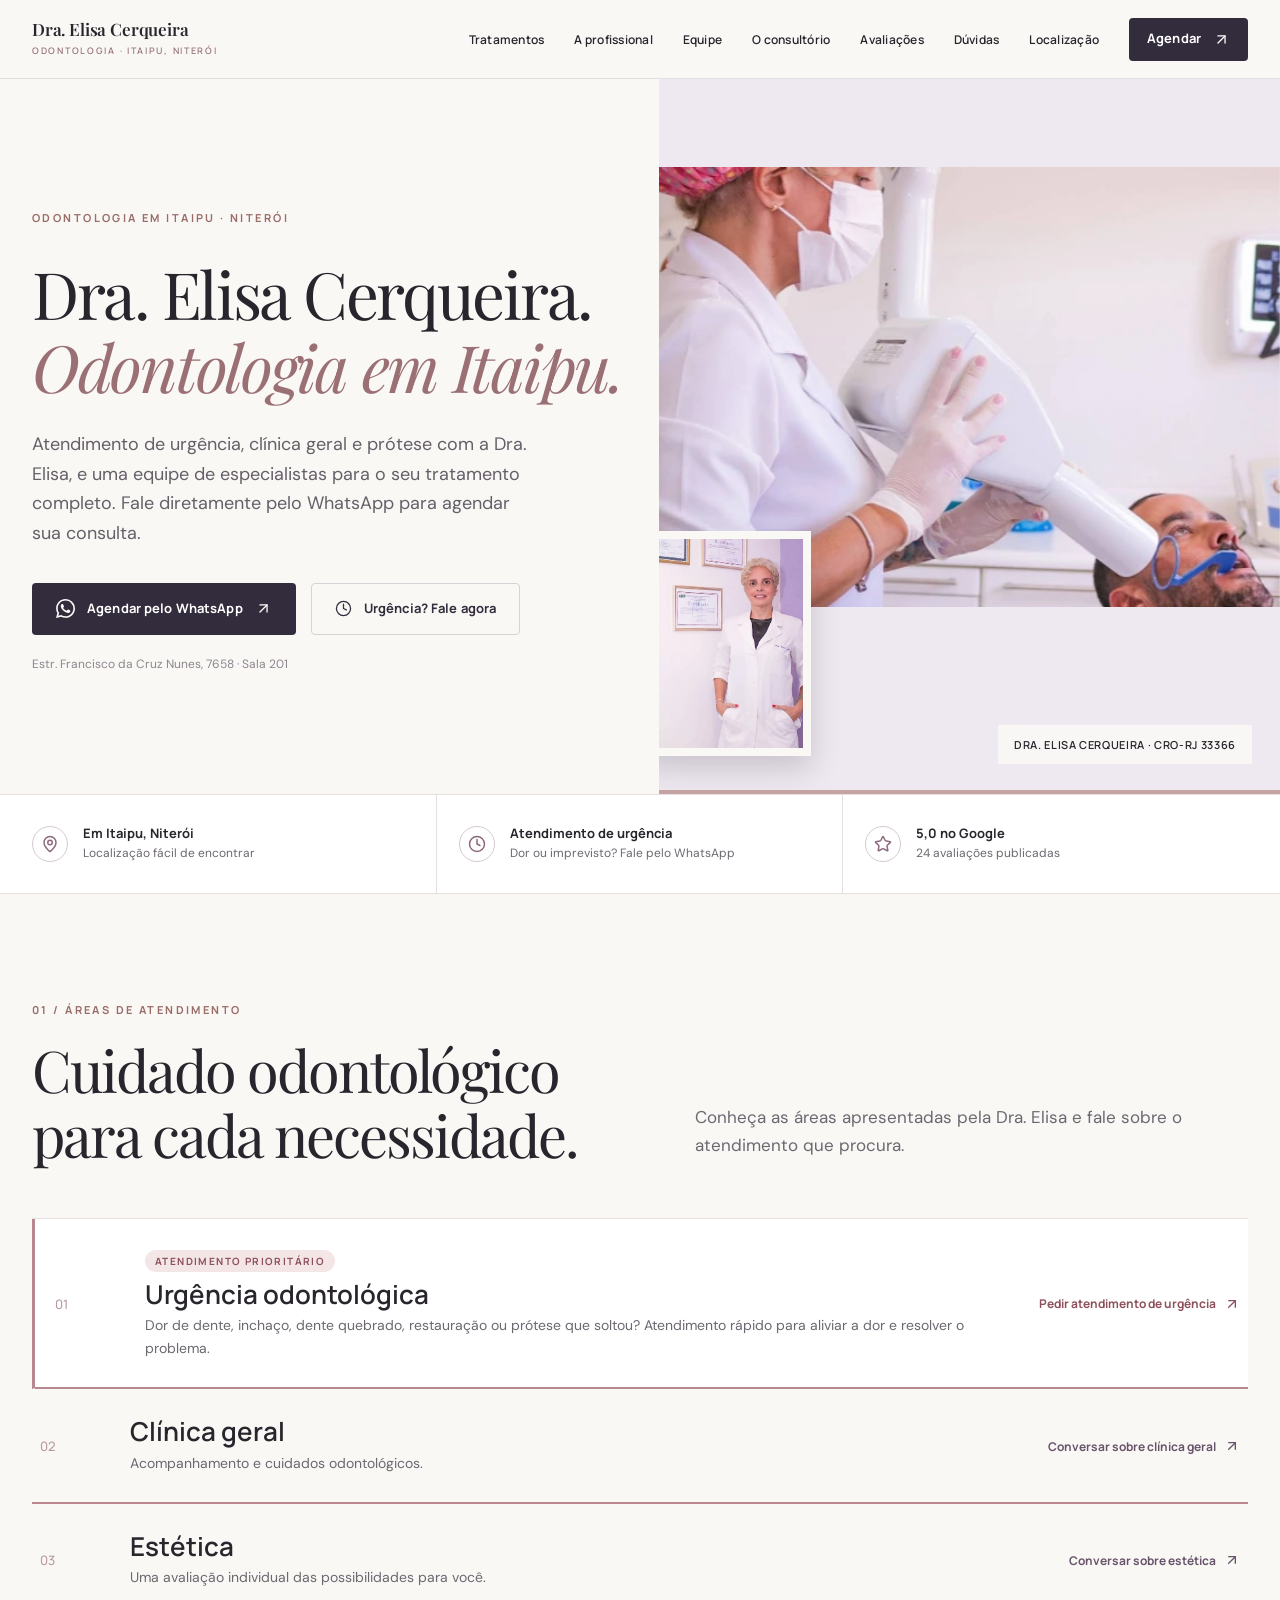
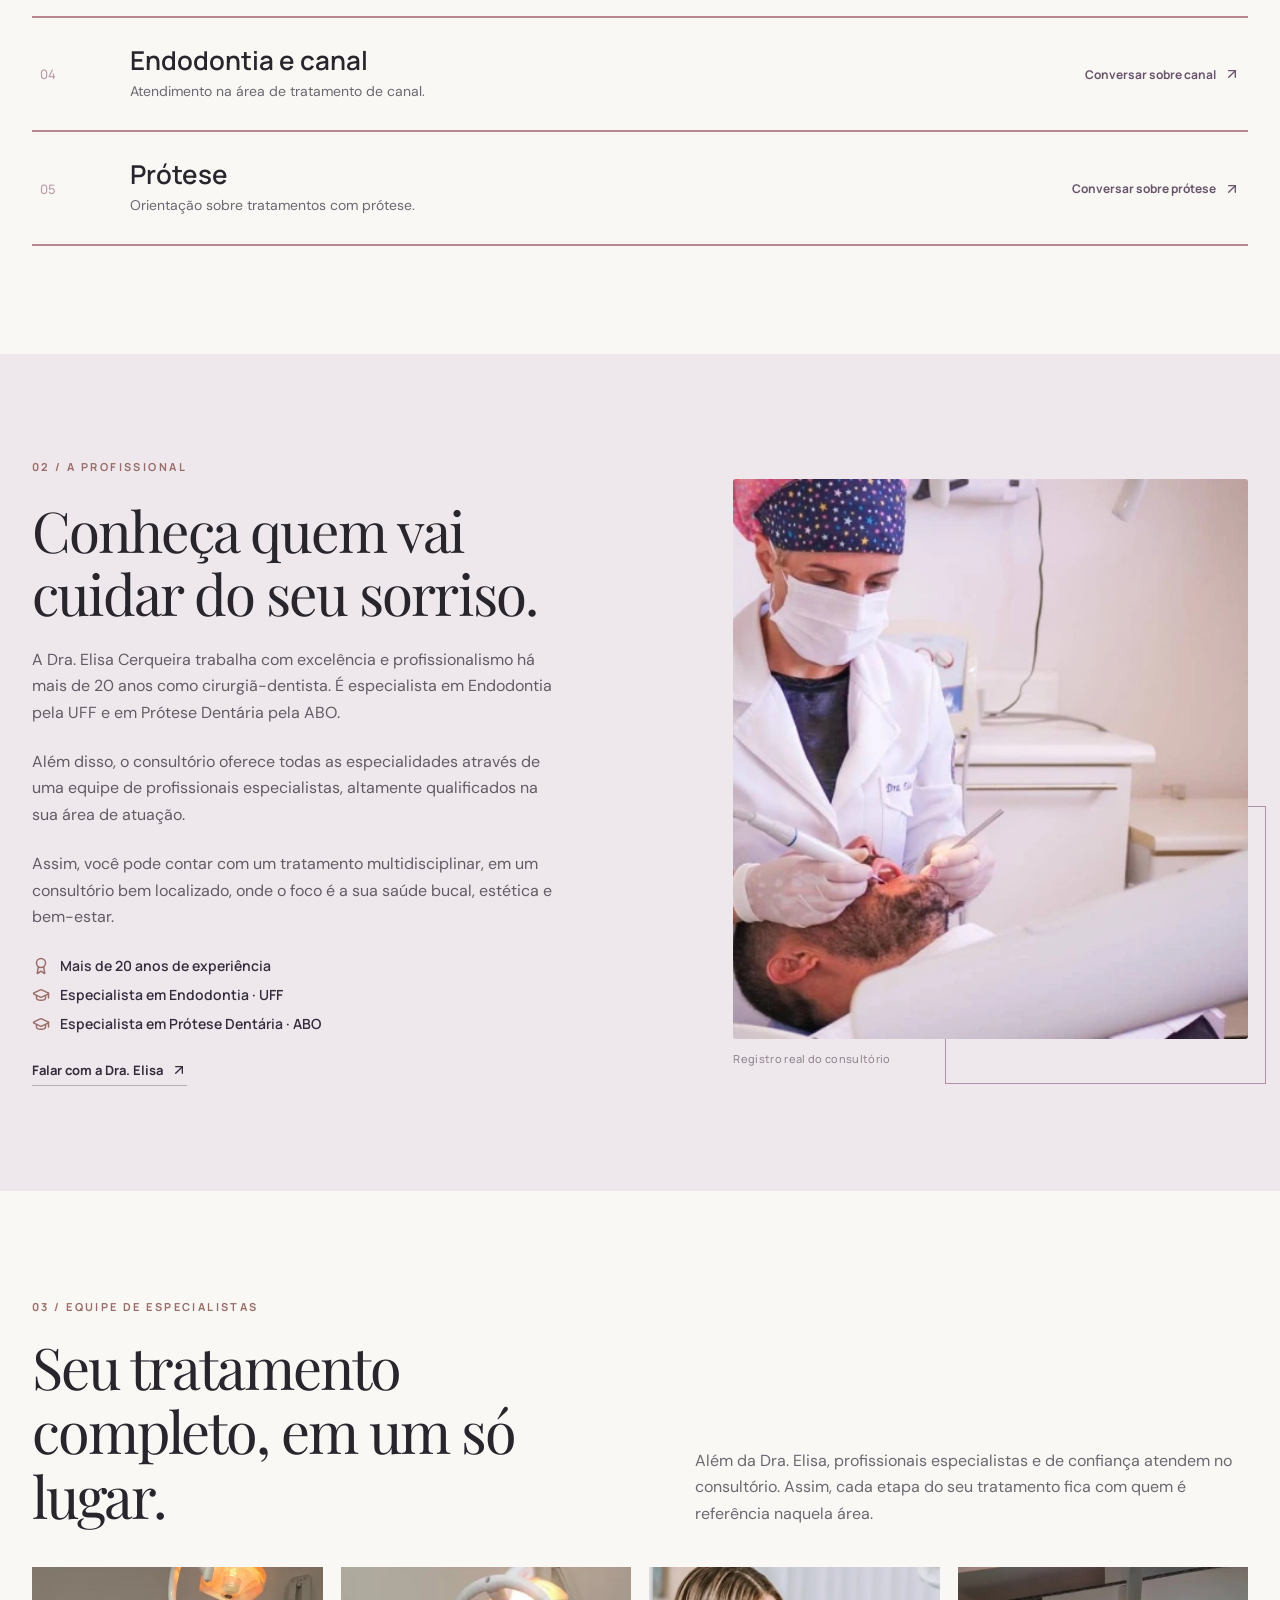
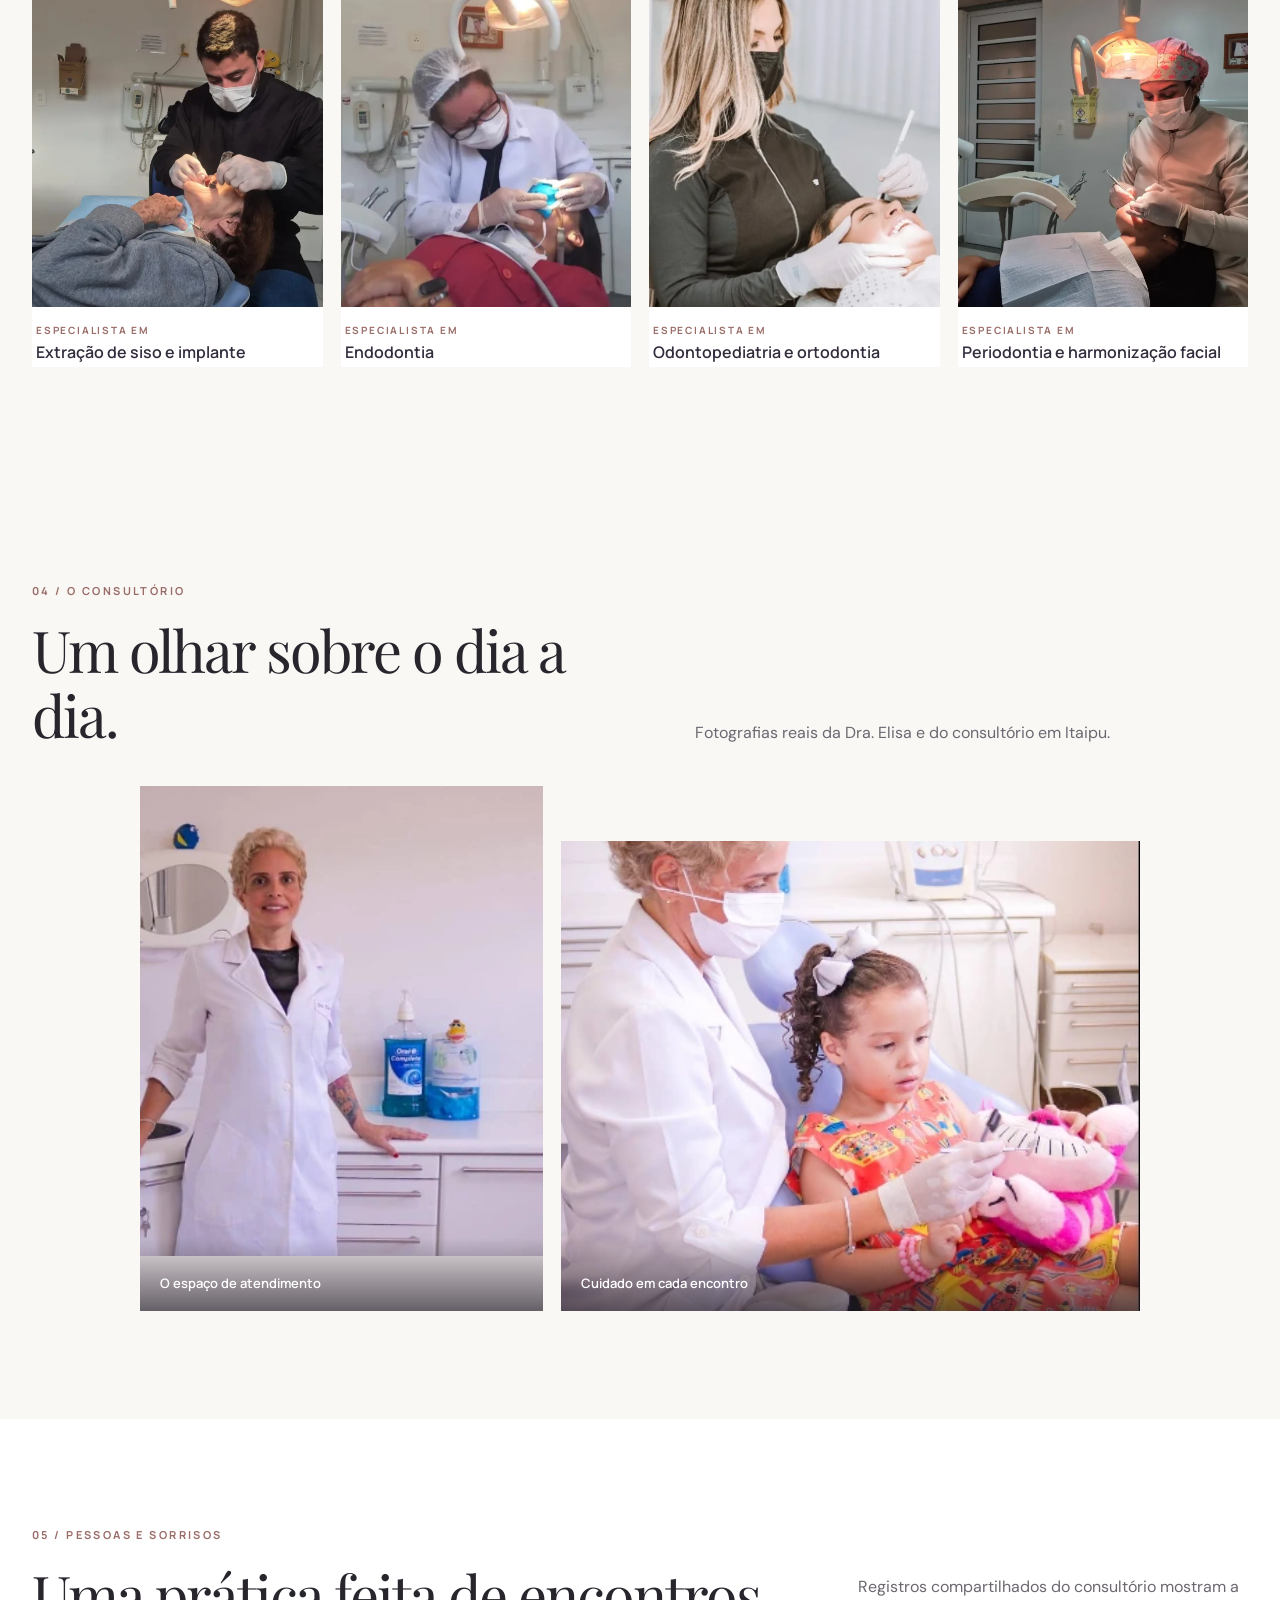
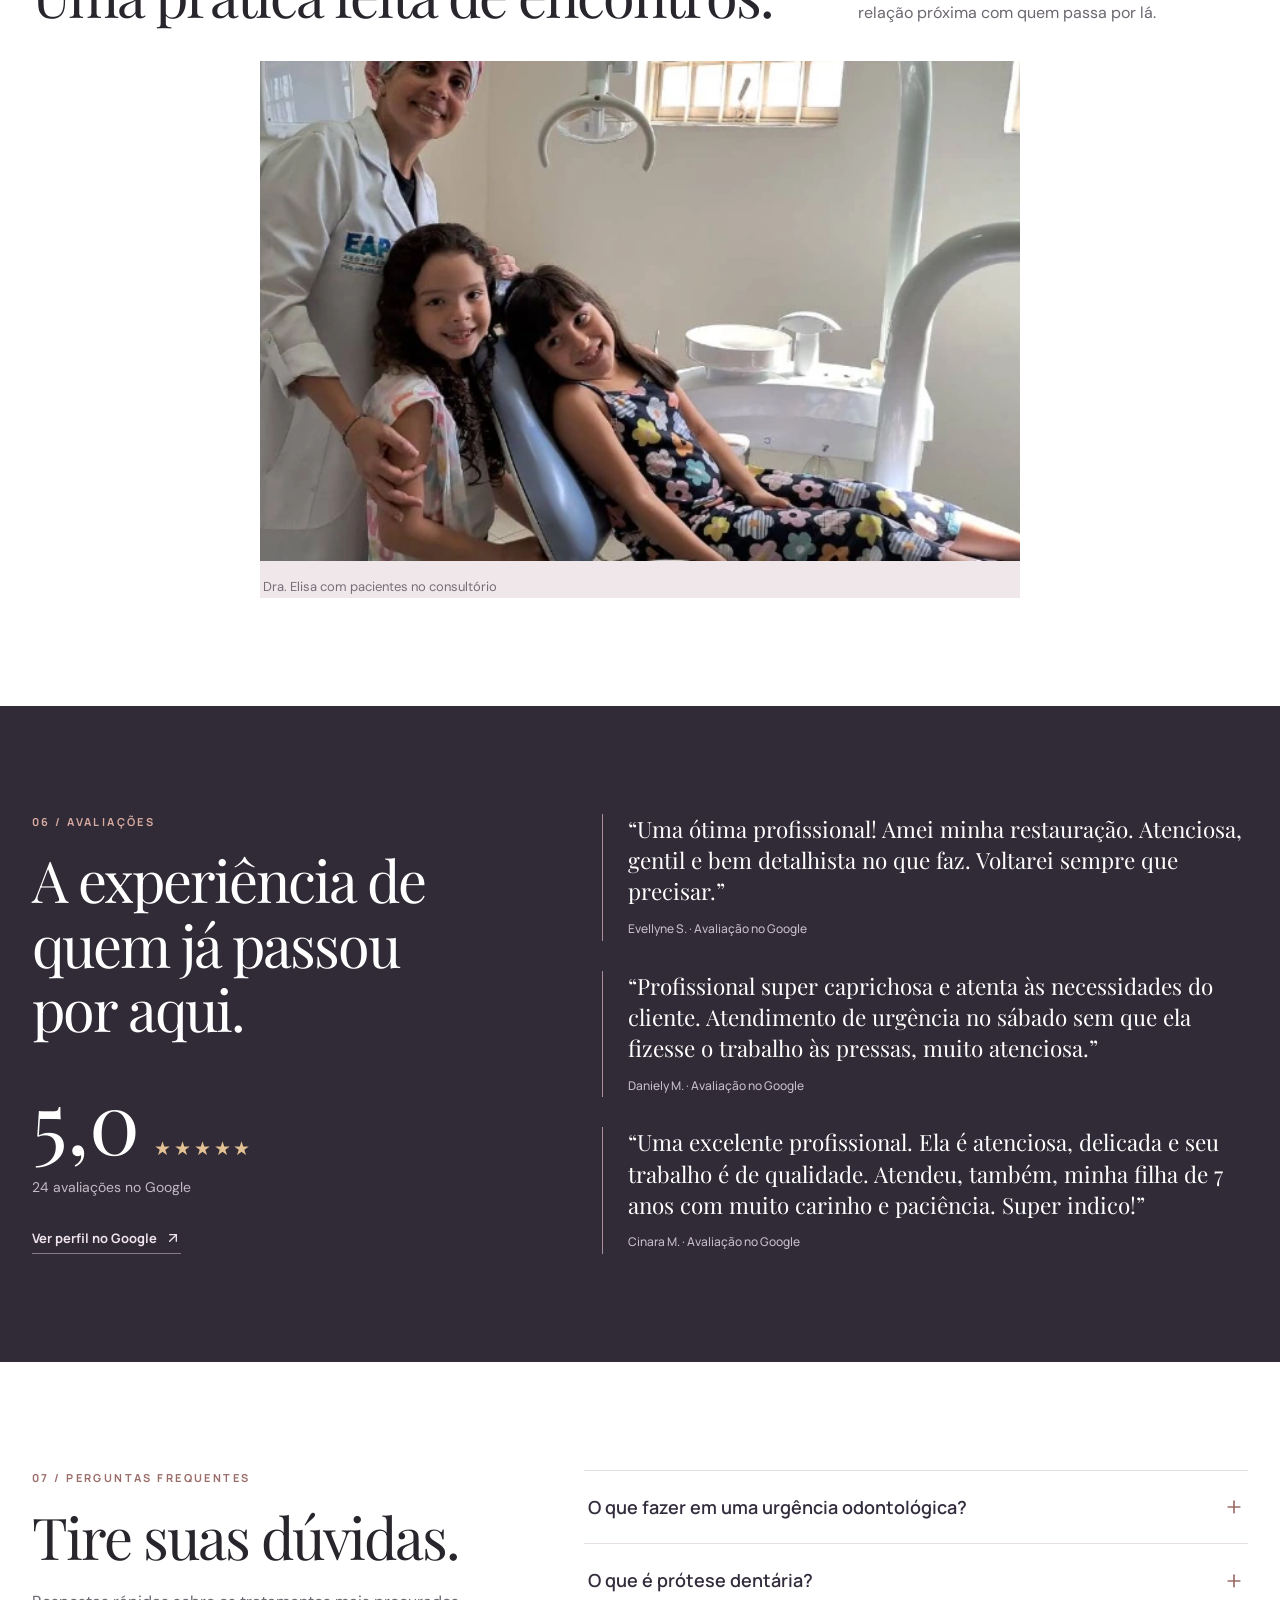
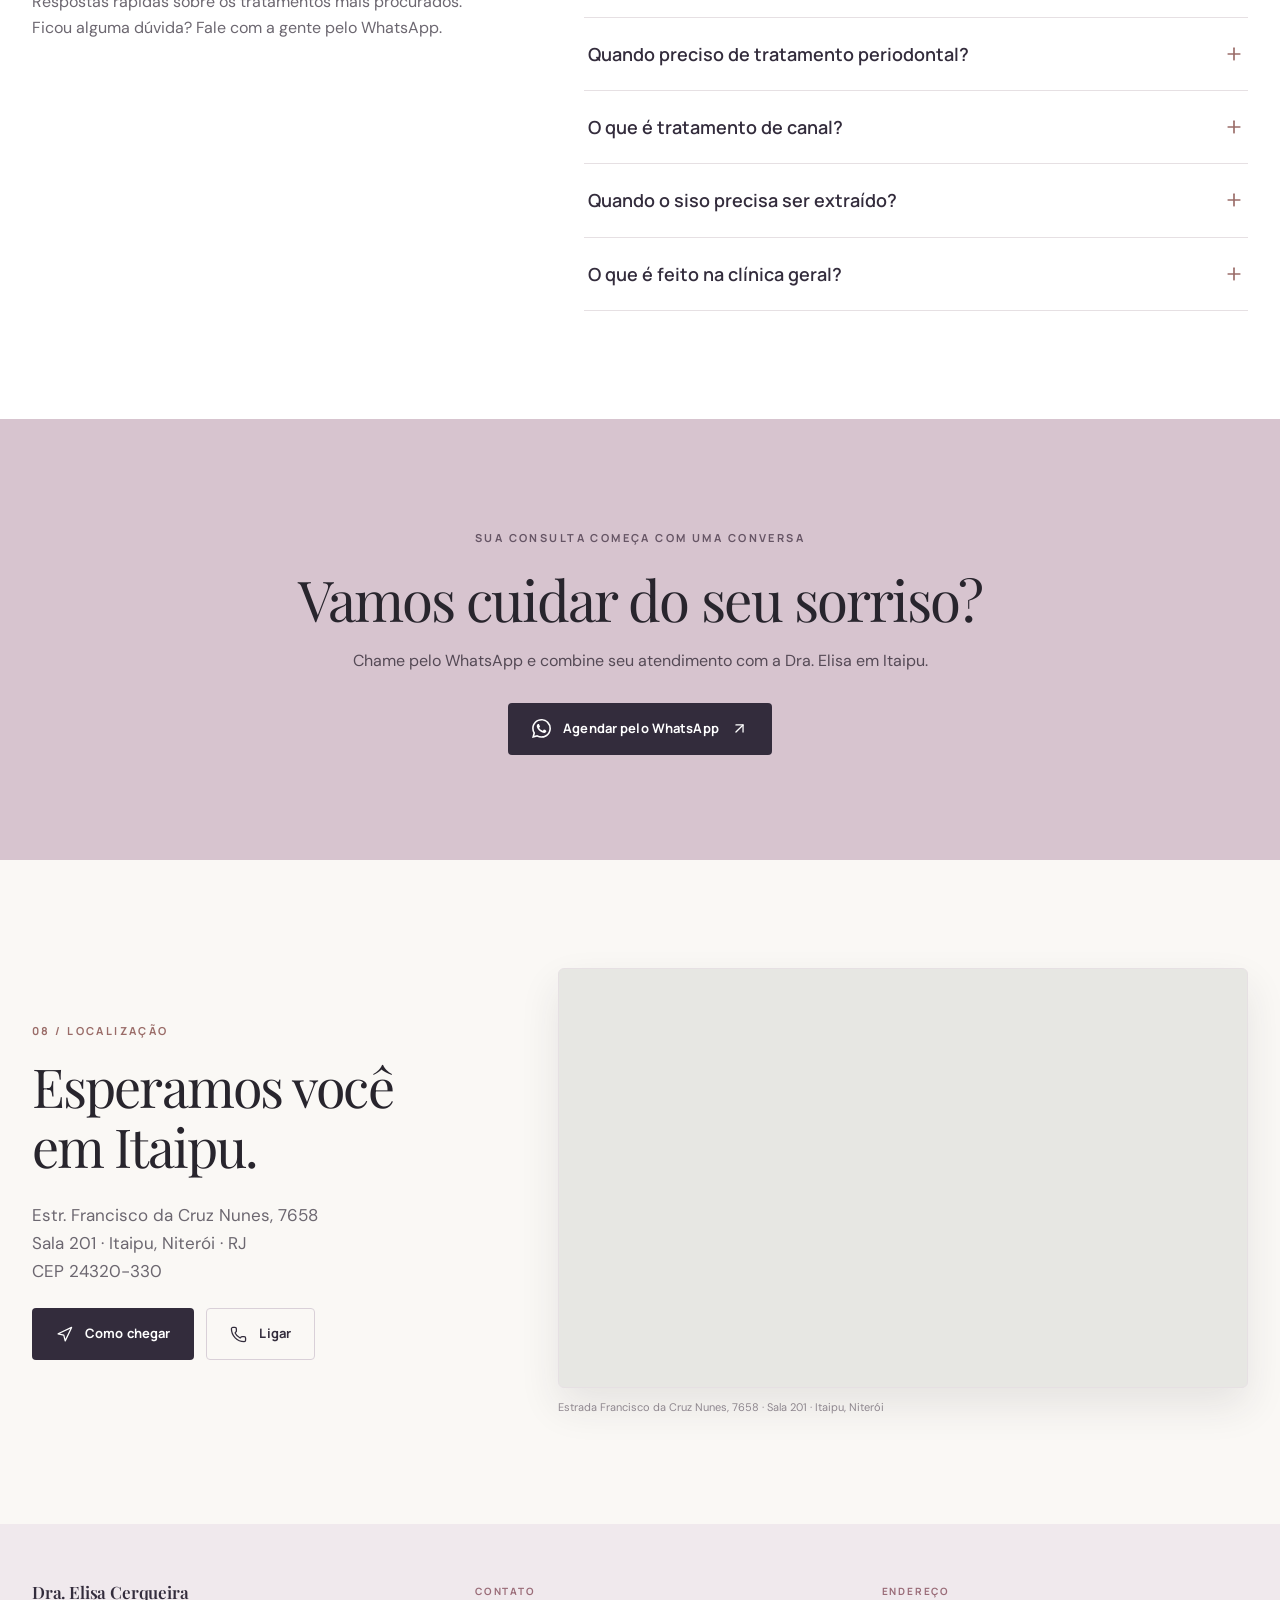
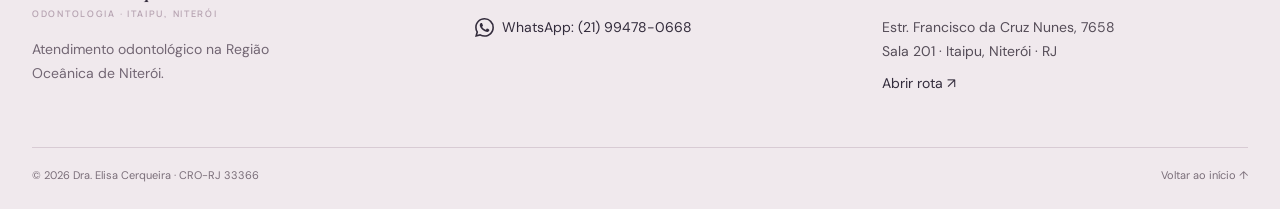
==== commit bfa6e894: "Adiciona atendimento de urgência e mapa carregando automaticamente Co-Authored-By: Claude Opus 5.5 <" ====
--- a/index.html
+++ b/index.html
@@ -66,6 +66,7 @@
 .team-card figcaption:after,.team-card:hover figcaption:after{width:48px;transform:scaleX(0);transform-origin:0 50%;transition:transform .5s ease}.team-card:hover figcaption:after{transform:scaleX(1)}
 .header,.header.scrolled{transition:none}.mobile-book{-webkit-backdrop-filter:none;backdrop-filter:none;background:#faf8f5}
 .map-load{position:absolute;inset:0;width:100%;height:100%;border:0;padding:0;cursor:pointer;background:#e7e7e3 url(mapa.webp) center/cover no-repeat;display:grid;place-items:center}.map-load span{display:inline-flex;align-items:center;gap:10px;background:#fff;color:var(--purple-deep);padding:13px 20px;border-radius:4px;font:700 13px 'Manrope',sans-serif;box-shadow:0 8px 24px #2a243033;transition:transform .25s}.map-load:hover span{transform:translateY(-2px)}.map-load svg{width:18px;height:18px}.map{position:relative}
+.map-load{transition:opacity .5s}.map-load.gone{opacity:0;pointer-events:none}.treatment-urgent{background:#fff;border-left:3px solid #b98790;padding-left:20px}.treatment-urgent:hover{padding-left:28px}.urgent-badge{display:inline-block;margin-bottom:8px;padding:4px 10px;border-radius:999px;background:#f4e6e6;color:#8d4f5c;font:700 10px/1.4 Manrope,sans-serif;letter-spacing:.14em;text-transform:uppercase}.treatment-urgent a{color:#8d4f5c}@media(max-width:720px){.treatment-urgent{padding-left:14px;padding-right:10px}.treatment-urgent:hover{padding-left:14px}}
 .review-quotes{gap:30px}.review-quotes p{font-size:clamp(19px,1.75vw,24px)}@media(max-width:720px){.review-quotes p{font-size:20px}}
 @media(prefers-reduced-motion:reduce){.js .reveal{opacity:1;transform:none}}
 </style></head>
@@ -75,9 +76,9 @@
 <div class="progress" id="progress"></div>
 <header class="header"><div class="wrap nav"><a href="#inicio" class="brand" aria-label="Dra. Elisa Cerqueira, início"><strong>Dra. Elisa Cerqueira</strong><small>Odontologia · Itaipu, Niterói</small></a><nav class="nav-links" id="nav-links" aria-label="Navegação principal"><a href="#tratamentos">Tratamentos</a><a href="#profissional">A profissional</a><a href="#equipe">Equipe</a><a class="nav-extra" href="#consultorio">O consultório</a><a href="#avaliacoes">Avaliações</a><a href="#duvidas">Dúvidas</a><a class="nav-extra" href="#localizacao">Localização</a><a class="btn btn-dark" data-book href="https://wa.me/5521994780668" target="_blank" rel="noopener">Agendar <svg xmlns="http://www.w3.org/2000/svg" width="24" height="24" viewBox="0 0 24 24" fill="none" stroke="currentColor" stroke-width="2" stroke-linecap="round" stroke-linejoin="round" aria-hidden="true" class="lucide"><path d="M7 7h10v10"></path><path d="M7 17 17 7"></path></svg></a></nav><button class="menu-toggle" id="menu-toggle" aria-expanded="false" aria-controls="nav-links" aria-label="Abrir menu"><svg xmlns="http://www.w3.org/2000/svg" width="24" height="24" viewBox="0 0 24 24" fill="none" stroke="currentColor" stroke-width="2" stroke-linecap="round" stroke-linejoin="round" aria-hidden="true" class="lucide"><path d="M4 5h16"></path><path d="M4 12h16"></path><path d="M4 19h16"></path></svg></button></div></header>
 <main>
-  <section class="hero" id="inicio"><div class="hero-copy"><span class="eyebrow">Odontologia em Itaipu · Niterói</span><h1>Dra. Elisa Cerqueira. <em>Odontologia em Itaipu.</em></h1><p class="hero-lead">Clínica geral e prótese com a Dra. Elisa, e uma equipe de especialistas para o seu tratamento completo. Fale diretamente pelo WhatsApp para agendar sua consulta.</p><div class="hero-actions"><a class="btn btn-dark" id="hero-book" data-book href="https://wa.me/5521994780668" target="_blank" rel="noopener"><span class="wa-icon"><svg viewBox="0 0 24 24" fill="currentColor" aria-hidden="true"><path d="M17.472 14.382c-.297-.149-1.758-.867-2.03-.967-.273-.099-.471-.148-.67.15-.197.297-.767.966-.94 1.164-.173.199-.347.223-.644.075-.297-.15-1.255-.463-2.39-1.475-.883-.788-1.48-1.761-1.653-2.059-.173-.297-.018-.458.13-.606.134-.133.298-.347.446-.52.149-.174.198-.298.298-.497.099-.198.05-.371-.025-.52-.075-.149-.669-1.612-.916-2.207-.242-.579-.487-.5-.669-.51-.173-.008-.371-.01-.57-.01-.198 0-.52.074-.792.372-.272.297-1.04 1.016-1.04 2.479 0 1.462 1.065 2.875 1.213 3.074.149.198 2.096 3.2 5.077 4.487.709.306 1.262.489 1.694.625.712.227 1.36.195 1.871.118.571-.085 1.758-.719 2.006-1.413.248-.694.248-1.289.173-1.413-.074-.124-.272-.198-.57-.347m-5.421 7.403h-.004a9.87 9.87 0 01-5.031-1.378l-.361-.214-3.741.982.998-3.648-.235-.374a9.86 9.86 0 01-1.51-5.26c.001-5.45 4.436-9.884 9.888-9.884 2.64 0 5.122 1.03 6.988 2.898a9.825 9.825 0 012.893 6.994c-.003 5.45-4.437 9.884-9.885 9.884m8.413-18.297A11.815 11.815 0 0012.05 0C5.495 0 .16 5.335.157 11.892c0 2.096.547 4.142 1.588 5.945L.057 24l6.305-1.654a11.882 11.882 0 005.683 1.448h.005c6.554 0 11.89-5.335 11.893-11.893a11.821 11.821 0 00-3.48-8.413Z"/></svg></span> Agendar pelo WhatsApp <svg xmlns="http://www.w3.org/2000/svg" width="24" height="24" viewBox="0 0 24 24" fill="none" stroke="currentColor" stroke-width="2" stroke-linecap="round" stroke-linejoin="round" aria-hidden="true" class="lucide"><path d="M7 7h10v10"></path><path d="M7 17 17 7"></path></svg></a></div><p class="hero-sub">Estr. Francisco da Cruz Nunes, 7658 · Sala 201</p></div><div class="hero-images" data-aos="fade-in" data-aos-delay="120"><img class="hero-main" src="foto-1.webp" decoding="async" alt="Dra. Elisa durante atendimento odontológico" width="665" height="390" fetchpriority="high"><img class="hero-side" src="foto-2.webp" decoding="async" alt="Retrato da Dra. Elisa Cerqueira no consultório" width="235" height="460"><div class="hero-image-label">DRA. ELISA CERQUEIRA · CRO-RJ 33366</div><div class="hero-marker" aria-hidden="true"></div></div></section>
-  <div class="detail-line"><div class="wrap detail-grid"><div class="detail"><span class="detail-icon"><svg xmlns="http://www.w3.org/2000/svg" width="24" height="24" viewBox="0 0 24 24" fill="none" stroke="currentColor" stroke-width="2" stroke-linecap="round" stroke-linejoin="round" aria-hidden="true" class="lucide"><path d="M20 10c0 4.993-5.539 10.193-7.399 11.799a1 1 0 0 1-1.202 0C9.539 20.193 4 14.993 4 10a8 8 0 0 1 16 0"></path><circle cx="12" cy="10" r="3"></circle></svg></span><div><strong>Em Itaipu, Niterói</strong><span>Localização fácil de encontrar</span></div></div><div class="detail"><span class="detail-icon"><svg xmlns="http://www.w3.org/2000/svg" width="24" height="24" viewBox="0 0 24 24" fill="none" stroke="currentColor" stroke-width="2" stroke-linecap="round" stroke-linejoin="round" aria-hidden="true" class="lucide"><path d="M19.414 14.414C21 12.828 22 11.5 22 9.5a5.5 5.5 0 0 0-9.591-3.676.6.6 0 0 1-.818.001A5.5 5.5 0 0 0 2 9.5c0 2.3 1.5 4 3 5.5l5.535 5.362a2 2 0 0 0 2.879.052 2.12 2.12 0 0 0-.004-3 2.124 2.124 0 1 0 3-3 2.124 2.124 0 0 0 3.004 0 2 2 0 0 0 0-2.828l-1.881-1.882a2.41 2.41 0 0 0-3.409 0l-1.71 1.71a2 2 0 0 1-2.828 0 2 2 0 0 1 0-2.828l2.823-2.762"></path></svg></span><div><strong>Atendimento próximo</strong><span>Conversa e cuidado individual</span></div></div><div class="detail"><span class="detail-icon"><svg xmlns="http://www.w3.org/2000/svg" width="24" height="24" viewBox="0 0 24 24" fill="none" stroke="currentColor" stroke-width="2" stroke-linecap="round" stroke-linejoin="round" aria-hidden="true" class="lucide"><path d="M11.525 2.295a.53.53 0 0 1 .95 0l2.31 4.679a2.123 2.123 0 0 0 1.595 1.16l5.166.756a.53.53 0 0 1 .294.904l-3.736 3.638a2.123 2.123 0 0 0-.611 1.878l.882 5.14a.53.53 0 0 1-.771.56l-4.618-2.428a2.122 2.122 0 0 0-1.973 0L6.396 21.01a.53.53 0 0 1-.77-.56l.881-5.139a2.122 2.122 0 0 0-.611-1.879L2.16 9.795a.53.53 0 0 1 .294-.906l5.165-.755a2.122 2.122 0 0 0 1.597-1.16z"></path></svg></span><div><strong>5,0 no Google</strong><span>24 avaliações publicadas</span></div></div></div></div>
-  <section class="section" id="tratamentos"><div class="wrap"><div class="intro-head" data-aos="fade-up"><div><span class="eyebrow">01 / Áreas de atendimento</span><h2 class="section-title">Cuidado odontológico para cada necessidade.</h2></div><p class="body-copy">Conheça as áreas apresentadas pela Dra. Elisa e fale sobre o atendimento que procura.</p></div><div class="treatment-list"><article class="treatment" data-aos="fade-up"><span class="treatment-num">01</span><div><h3>Clínica geral</h3><p>Acompanhamento e cuidados odontológicos.</p></div><a data-service="clínica geral" href="#">Conversar sobre clínica geral <svg xmlns="http://www.w3.org/2000/svg" width="24" height="24" viewBox="0 0 24 24" fill="none" stroke="currentColor" stroke-width="2" stroke-linecap="round" stroke-linejoin="round" aria-hidden="true" class="lucide"><path d="M7 7h10v10"></path><path d="M7 17 17 7"></path></svg></a></article><article class="treatment" data-aos="fade-up" data-aos-delay="50"><span class="treatment-num">02</span><div><h3>Estética</h3><p>Uma avaliação individual das possibilidades para você.</p></div><a data-service="estética odontológica" href="#">Conversar sobre estética <svg xmlns="http://www.w3.org/2000/svg" width="24" height="24" viewBox="0 0 24 24" fill="none" stroke="currentColor" stroke-width="2" stroke-linecap="round" stroke-linejoin="round" aria-hidden="true" class="lucide"><path d="M7 7h10v10"></path><path d="M7 17 17 7"></path></svg></a></article><article class="treatment" data-aos="fade-up" data-aos-delay="100"><span class="treatment-num">03</span><div><h3>Endodontia e canal</h3><p>Atendimento na área de tratamento de canal.</p></div><a data-service="tratamento de canal" href="#">Conversar sobre canal <svg xmlns="http://www.w3.org/2000/svg" width="24" height="24" viewBox="0 0 24 24" fill="none" stroke="currentColor" stroke-width="2" stroke-linecap="round" stroke-linejoin="round" aria-hidden="true" class="lucide"><path d="M7 7h10v10"></path><path d="M7 17 17 7"></path></svg></a></article><article class="treatment" data-aos="fade-up" data-aos-delay="150"><span class="treatment-num">04</span><div><h3>Prótese</h3><p>Orientação sobre tratamentos com prótese.</p></div><a data-service="prótese" href="#">Conversar sobre prótese <svg xmlns="http://www.w3.org/2000/svg" width="24" height="24" viewBox="0 0 24 24" fill="none" stroke="currentColor" stroke-width="2" stroke-linecap="round" stroke-linejoin="round" aria-hidden="true" class="lucide"><path d="M7 7h10v10"></path><path d="M7 17 17 7"></path></svg></a></article></div></div></section>
+  <section class="hero" id="inicio"><div class="hero-copy"><span class="eyebrow">Odontologia em Itaipu · Niterói</span><h1>Dra. Elisa Cerqueira. <em>Odontologia em Itaipu.</em></h1><p class="hero-lead">Atendimento de urgência, clínica geral e prótese com a Dra. Elisa, e uma equipe de especialistas para o seu tratamento completo. Fale diretamente pelo WhatsApp para agendar sua consulta.</p><div class="hero-actions"><a class="btn btn-dark" id="hero-book" data-book href="https://wa.me/5521994780668" target="_blank" rel="noopener"><span class="wa-icon"><svg viewBox="0 0 24 24" fill="currentColor" aria-hidden="true"><path d="M17.472 14.382c-.297-.149-1.758-.867-2.03-.967-.273-.099-.471-.148-.67.15-.197.297-.767.966-.94 1.164-.173.199-.347.223-.644.075-.297-.15-1.255-.463-2.39-1.475-.883-.788-1.48-1.761-1.653-2.059-.173-.297-.018-.458.13-.606.134-.133.298-.347.446-.52.149-.174.198-.298.298-.497.099-.198.05-.371-.025-.52-.075-.149-.669-1.612-.916-2.207-.242-.579-.487-.5-.669-.51-.173-.008-.371-.01-.57-.01-.198 0-.52.074-.792.372-.272.297-1.04 1.016-1.04 2.479 0 1.462 1.065 2.875 1.213 3.074.149.198 2.096 3.2 5.077 4.487.709.306 1.262.489 1.694.625.712.227 1.36.195 1.871.118.571-.085 1.758-.719 2.006-1.413.248-.694.248-1.289.173-1.413-.074-.124-.272-.198-.57-.347m-5.421 7.403h-.004a9.87 9.87 0 01-5.031-1.378l-.361-.214-3.741.982.998-3.648-.235-.374a9.86 9.86 0 01-1.51-5.26c.001-5.45 4.436-9.884 9.888-9.884 2.64 0 5.122 1.03 6.988 2.898a9.825 9.825 0 012.893 6.994c-.003 5.45-4.437 9.884-9.885 9.884m8.413-18.297A11.815 11.815 0 0012.05 0C5.495 0 .16 5.335.157 11.892c0 2.096.547 4.142 1.588 5.945L.057 24l6.305-1.654a11.882 11.882 0 005.683 1.448h.005c6.554 0 11.89-5.335 11.893-11.893a11.821 11.821 0 00-3.48-8.413Z"/></svg></span> Agendar pelo WhatsApp <svg xmlns="http://www.w3.org/2000/svg" width="24" height="24" viewBox="0 0 24 24" fill="none" stroke="currentColor" stroke-width="2" stroke-linecap="round" stroke-linejoin="round" aria-hidden="true" class="lucide"><path d="M7 7h10v10"></path><path d="M7 17 17 7"></path></svg></a><a class="btn btn-line" href="https://wa.me/5521994780668?text=Ol%C3%A1%2C%20preciso%20de%20um%20atendimento%20de%20urg%C3%AAncia%20com%20a%20Dra.%20Elisa%20Cerqueira." target="_blank" rel="noopener"><svg xmlns="http://www.w3.org/2000/svg" width="24" height="24" viewBox="0 0 24 24" fill="none" stroke="currentColor" stroke-width="2" stroke-linecap="round" stroke-linejoin="round" aria-hidden="true" class="lucide"><circle cx="12" cy="12" r="10"></circle><path d="M12 6v6l4 2"></path></svg> Urgência? Fale agora</a></div><p class="hero-sub">Estr. Francisco da Cruz Nunes, 7658 · Sala 201</p></div><div class="hero-images" data-aos="fade-in" data-aos-delay="120"><img class="hero-main" src="foto-1.webp" decoding="async" alt="Dra. Elisa durante atendimento odontológico" width="665" height="390" fetchpriority="high"><img class="hero-side" src="foto-2.webp" decoding="async" alt="Retrato da Dra. Elisa Cerqueira no consultório" width="235" height="460"><div class="hero-image-label">DRA. ELISA CERQUEIRA · CRO-RJ 33366</div><div class="hero-marker" aria-hidden="true"></div></div></section>
+  <div class="detail-line"><div class="wrap detail-grid"><div class="detail"><span class="detail-icon"><svg xmlns="http://www.w3.org/2000/svg" width="24" height="24" viewBox="0 0 24 24" fill="none" stroke="currentColor" stroke-width="2" stroke-linecap="round" stroke-linejoin="round" aria-hidden="true" class="lucide"><path d="M20 10c0 4.993-5.539 10.193-7.399 11.799a1 1 0 0 1-1.202 0C9.539 20.193 4 14.993 4 10a8 8 0 0 1 16 0"></path><circle cx="12" cy="10" r="3"></circle></svg></span><div><strong>Em Itaipu, Niterói</strong><span>Localização fácil de encontrar</span></div></div><div class="detail"><span class="detail-icon"><svg xmlns="http://www.w3.org/2000/svg" width="24" height="24" viewBox="0 0 24 24" fill="none" stroke="currentColor" stroke-width="2" stroke-linecap="round" stroke-linejoin="round" aria-hidden="true" class="lucide"><circle cx="12" cy="12" r="10"></circle><path d="M12 6v6l4 2"></path></svg></span><div><strong>Atendimento de urgência</strong><span>Dor ou imprevisto? Fale pelo WhatsApp</span></div></div><div class="detail"><span class="detail-icon"><svg xmlns="http://www.w3.org/2000/svg" width="24" height="24" viewBox="0 0 24 24" fill="none" stroke="currentColor" stroke-width="2" stroke-linecap="round" stroke-linejoin="round" aria-hidden="true" class="lucide"><path d="M11.525 2.295a.53.53 0 0 1 .95 0l2.31 4.679a2.123 2.123 0 0 0 1.595 1.16l5.166.756a.53.53 0 0 1 .294.904l-3.736 3.638a2.123 2.123 0 0 0-.611 1.878l.882 5.14a.53.53 0 0 1-.771.56l-4.618-2.428a2.122 2.122 0 0 0-1.973 0L6.396 21.01a.53.53 0 0 1-.77-.56l.881-5.139a2.122 2.122 0 0 0-.611-1.879L2.16 9.795a.53.53 0 0 1 .294-.906l5.165-.755a2.122 2.122 0 0 0 1.597-1.16z"></path></svg></span><div><strong>5,0 no Google</strong><span>24 avaliações publicadas</span></div></div></div></div>
+  <section class="section" id="tratamentos"><div class="wrap"><div class="intro-head" data-aos="fade-up"><div><span class="eyebrow">01 / Áreas de atendimento</span><h2 class="section-title">Cuidado odontológico para cada necessidade.</h2></div><p class="body-copy">Conheça as áreas apresentadas pela Dra. Elisa e fale sobre o atendimento que procura.</p></div><div class="treatment-list"><article class="treatment treatment-urgent" data-aos="fade-up"><span class="treatment-num">01</span><div><span class="urgent-badge">Atendimento prioritário</span><h3>Urgência odontológica</h3><p>Dor de dente, inchaço, dente quebrado, restauração ou prótese que soltou? Atendimento rápido para aliviar a dor e resolver o problema.</p></div><a href="https://wa.me/5521994780668?text=Ol%C3%A1%2C%20preciso%20de%20um%20atendimento%20de%20urg%C3%AAncia%20com%20a%20Dra.%20Elisa%20Cerqueira." target="_blank" rel="noopener">Pedir atendimento de urgência <svg xmlns="http://www.w3.org/2000/svg" width="24" height="24" viewBox="0 0 24 24" fill="none" stroke="currentColor" stroke-width="2" stroke-linecap="round" stroke-linejoin="round" aria-hidden="true" class="lucide"><path d="M7 7h10v10"></path><path d="M7 17 17 7"></path></svg></a></article><article class="treatment" data-aos="fade-up"><span class="treatment-num">02</span><div><h3>Clínica geral</h3><p>Acompanhamento e cuidados odontológicos.</p></div><a data-service="clínica geral" href="#">Conversar sobre clínica geral <svg xmlns="http://www.w3.org/2000/svg" width="24" height="24" viewBox="0 0 24 24" fill="none" stroke="currentColor" stroke-width="2" stroke-linecap="round" stroke-linejoin="round" aria-hidden="true" class="lucide"><path d="M7 7h10v10"></path><path d="M7 17 17 7"></path></svg></a></article><article class="treatment" data-aos="fade-up" data-aos-delay="50"><span class="treatment-num">03</span><div><h3>Estética</h3><p>Uma avaliação individual das possibilidades para você.</p></div><a data-service="estética odontológica" href="#">Conversar sobre estética <svg xmlns="http://www.w3.org/2000/svg" width="24" height="24" viewBox="0 0 24 24" fill="none" stroke="currentColor" stroke-width="2" stroke-linecap="round" stroke-linejoin="round" aria-hidden="true" class="lucide"><path d="M7 7h10v10"></path><path d="M7 17 17 7"></path></svg></a></article><article class="treatment" data-aos="fade-up" data-aos-delay="100"><span class="treatment-num">04</span><div><h3>Endodontia e canal</h3><p>Atendimento na área de tratamento de canal.</p></div><a data-service="tratamento de canal" href="#">Conversar sobre canal <svg xmlns="http://www.w3.org/2000/svg" width="24" height="24" viewBox="0 0 24 24" fill="none" stroke="currentColor" stroke-width="2" stroke-linecap="round" stroke-linejoin="round" aria-hidden="true" class="lucide"><path d="M7 7h10v10"></path><path d="M7 17 17 7"></path></svg></a></article><article class="treatment" data-aos="fade-up" data-aos-delay="150"><span class="treatment-num">05</span><div><h3>Prótese</h3><p>Orientação sobre tratamentos com prótese.</p></div><a data-service="prótese" href="#">Conversar sobre prótese <svg xmlns="http://www.w3.org/2000/svg" width="24" height="24" viewBox="0 0 24 24" fill="none" stroke="currentColor" stroke-width="2" stroke-linecap="round" stroke-linejoin="round" aria-hidden="true" class="lucide"><path d="M7 7h10v10"></path><path d="M7 17 17 7"></path></svg></a></article></div></div></section>
   <section class="story" id="profissional"><div class="wrap story-grid"><div class="story-copy" data-aos="fade-up"><span class="eyebrow">02 / A profissional</span><h2>Conheça quem vai cuidar do seu sorriso.</h2><p>A Dra. Elisa Cerqueira trabalha com excelência e profissionalismo há mais de 20 anos como cirurgiã-dentista. É especialista em Endodontia pela UFF e em Prótese Dentária pela ABO.</p><p>Além disso, o consultório oferece todas as especialidades através de uma equipe de profissionais especialistas, altamente qualificados na sua área de atuação.</p><p>Assim, você pode contar com um tratamento multidisciplinar, em um consultório bem localizado, onde o foco é a sua saúde bucal, estética e bem-estar.</p><ul class="credentials"><li><svg xmlns="http://www.w3.org/2000/svg" width="24" height="24" viewBox="0 0 24 24" fill="none" stroke="currentColor" stroke-width="2" stroke-linecap="round" stroke-linejoin="round" aria-hidden="true" class="lucide"><path d="m15.477 12.89 1.515 8.526a.5.5 0 0 1-.81.47l-3.58-2.687a1 1 0 0 0-1.197 0l-3.586 2.686a.5.5 0 0 1-.81-.469l1.514-8.526"></path><circle cx="12" cy="8" r="6"></circle></svg> Mais de 20 anos de experiência</li><li><svg xmlns="http://www.w3.org/2000/svg" width="24" height="24" viewBox="0 0 24 24" fill="none" stroke="currentColor" stroke-width="2" stroke-linecap="round" stroke-linejoin="round" aria-hidden="true" class="lucide"><path d="M21.42 10.922a1 1 0 0 0-.019-1.838L12.83 5.18a2 2 0 0 0-1.66 0L2.6 9.08a1 1 0 0 0 0 1.832l8.57 3.908a2 2 0 0 0 1.66 0z"></path><path d="M22 10v6"></path><path d="M6 12.5V16a6 3 0 0 0 12 0v-3.5"></path></svg> Especialista em Endodontia · UFF</li><li><svg xmlns="http://www.w3.org/2000/svg" width="24" height="24" viewBox="0 0 24 24" fill="none" stroke="currentColor" stroke-width="2" stroke-linecap="round" stroke-linejoin="round" aria-hidden="true" class="lucide"><path d="M21.42 10.922a1 1 0 0 0-.019-1.838L12.83 5.18a2 2 0 0 0-1.66 0L2.6 9.08a1 1 0 0 0 0 1.832l8.57 3.908a2 2 0 0 0 1.66 0z"></path><path d="M22 10v6"></path><path d="M6 12.5V16a6 3 0 0 0 12 0v-3.5"></path></svg> Especialista em Prótese Dentária · ABO</li></ul><a class="text-link" data-book href="https://wa.me/5521994780668" target="_blank" rel="noopener">Falar com a Dra. Elisa <svg xmlns="http://www.w3.org/2000/svg" width="24" height="24" viewBox="0 0 24 24" fill="none" stroke="currentColor" stroke-width="2" stroke-linecap="round" stroke-linejoin="round" aria-hidden="true" class="lucide"><path d="M7 7h10v10"></path><path d="M7 17 17 7"></path></svg></a></div>
 <div class="story-photo-frame" data-aos="fade-up" data-aos-delay="110"><img class="story-photo" src="foto-3.webp" decoding="async" alt="Dra. Elisa Cerqueira durante atendimento odontológico" width="465" height="470" loading="lazy"><small class="photo-credit">Registro real do consultório</small></div></div></section>
   <section class="section team" id="equipe"><div class="wrap"><div class="practice-intro" data-aos="fade-up"><div><span class="eyebrow">03 / Equipe de especialistas</span><h2 class="section-title">Seu tratamento completo, em um só lugar.</h2></div><p class="body-copy">Além da Dra. Elisa, profissionais especialistas e de confiança atendem no consultório. Assim, cada etapa do seu tratamento fica com quem é referência naquela área.</p></div><div class="team-grid"><figure class="team-card reveal"><img src="foto-4.webp" decoding="async" alt="Especialista em extração de siso e implante durante atendimento" width="900" height="675" loading="lazy"><figcaption><span>Especialista em</span>Extração de siso e implante</figcaption></figure><figure class="team-card reveal" data-delay="60"><img src="foto-5.webp" decoding="async" alt="Especialista em endodontia durante atendimento" width="900" height="498" loading="lazy"><figcaption><span>Especialista em</span>Endodontia</figcaption></figure><figure class="team-card reveal" data-delay="120"><img src="foto-6.webp" decoding="async" alt="Especialista em odontopediatria e ortodontia durante atendimento" width="900" height="696" loading="lazy"><figcaption><span>Especialista em</span>Odontopediatria e ortodontia</figcaption></figure><figure class="team-card reveal" data-delay="180"><img src="foto-7.webp" decoding="async" alt="Especialista em periodontia e harmonização facial durante atendimento" width="900" height="675" loading="lazy"><figcaption><span>Especialista em</span>Periodontia e harmonização facial</figcaption></figure></div></div></section>
@@ -85,10 +86,10 @@
   <section class="section" id="consultorio"><div class="wrap"><div class="practice-intro" data-aos="fade-up"><div><span class="eyebrow">04 / O consultório</span><h2 class="section-title">Um olhar sobre o dia a dia.</h2></div><p class="body-copy">Fotografias reais da Dra. Elisa e do consultório em Itaipu.</p></div><div class="practice-gallery"><figure class="practice-card reveal"><img src="foto-8.webp" decoding="async" alt="Dra. Elisa no espaço de atendimento em Itaipu" width="350" height="435" loading="lazy"><figcaption>O espaço de atendimento</figcaption></figure><figure class="practice-card reveal" data-delay="100"><img src="foto-9.webp" decoding="async" alt="Dra. Elisa atendendo uma criança no consultório" width="426" height="400" loading="lazy"><figcaption>Cuidado em cada encontro</figcaption></figure></div></div></section>
   <section class="section human"><div class="wrap"><div class="human-head" data-aos="fade-up"><div><span class="eyebrow">05 / Pessoas e sorrisos</span><h2 class="section-title">Uma prática feita de encontros.</h2></div><p class="body-copy">Registros compartilhados do consultório mostram a relação próxima com quem passa por lá.</p></div><div class="human-gallery"><figure class="reveal"><img src="foto-10.webp" decoding="async" alt="Dra. Elisa com duas crianças no consultório odontológico" width="680" height="392" loading="lazy"><figcaption>Dra. Elisa com pacientes no consultório</figcaption></figure></div></div></section>
   <section class="section reviews" id="avaliacoes"><div class="wrap review-layout"><div data-aos="fade-up"><span class="eyebrow eyebrow-light">06 / Avaliações</span><h2 class="section-title">A experiência de quem já passou por aqui.</h2><div class="review-score"><strong>5,0</strong><span class="stars" aria-label="Cinco estrelas">★★★★★</span></div><p class="review-count">24 avaliações no Google</p><a class="text-link" href="https://www.google.com/maps/search/?api=1&query=Consult%C3%B3rio%20Odontol%C3%B3gico%20Dra.%20Elisa%20Cerqueira%20Itaipu%20Niter%C3%B3i" target="_blank" rel="noopener">Ver perfil no Google <svg xmlns="http://www.w3.org/2000/svg" width="24" height="24" viewBox="0 0 24 24" fill="none" stroke="currentColor" stroke-width="2" stroke-linecap="round" stroke-linejoin="round" aria-hidden="true" class="lucide"><path d="M7 7h10v10"></path><path d="M7 17 17 7"></path></svg></a></div><div class="review-quotes" data-aos="fade-up" data-aos-delay="100"><blockquote><p>“Uma ótima profissional! Amei minha restauração. Atenciosa, gentil e bem detalhista no que faz. Voltarei sempre que precisar.”</p><cite>Evellyne S. · Avaliação no Google</cite></blockquote><blockquote><p>“Profissional super caprichosa e atenta às necessidades do cliente. Atendimento de urgência no sábado sem que ela fizesse o trabalho às pressas, muito atenciosa.”</p><cite>Daniely M. · Avaliação no Google</cite></blockquote><blockquote><p>“Uma excelente profissional. Ela é atenciosa, delicada e seu trabalho é de qualidade. Atendeu, também, minha filha de 7 anos com muito carinho e paciência. Super indico!”</p><cite>Cinara M. · Avaliação no Google</cite></blockquote></div></div></section>
-  <section class="section faq" id="duvidas"><div class="wrap faq-grid"><div data-aos="fade-up"><span class="eyebrow">07 / Perguntas frequentes</span><h2 class="section-title">Tire suas dúvidas.</h2><p class="body-copy">Respostas rápidas sobre os tratamentos mais procurados. Ficou alguma dúvida? Fale com a gente pelo WhatsApp.</p></div><div class="faq-list" data-aos="fade-up" data-aos-delay="100"><details><summary>O que é prótese dentária?<svg xmlns="http://www.w3.org/2000/svg" width="24" height="24" viewBox="0 0 24 24" fill="none" stroke="currentColor" stroke-width="2" stroke-linecap="round" stroke-linejoin="round" aria-hidden="true" class="lucide"><path d="M5 12h14"></path><path d="M12 5v14"></path></svg></summary><p>A prótese repõe dentes perdidos ou muito danificados, devolvendo a função de mastigar e falar, a estética do sorriso e o equilíbrio da boca. Existem vários tipos, como coroas, pontes, próteses removíveis, dentaduras e próteses sobre implante. Na avaliação, a Dra. Elisa indica a opção mais adequada para o seu caso.</p></details><details><summary>Quando preciso de tratamento periodontal?<svg xmlns="http://www.w3.org/2000/svg" width="24" height="24" viewBox="0 0 24 24" fill="none" stroke="currentColor" stroke-width="2" stroke-linecap="round" stroke-linejoin="round" aria-hidden="true" class="lucide"><path d="M5 12h14"></path><path d="M12 5v14"></path></svg></summary><p>Quando a inflamação da gengiva (gengivite) evolui para a doença periodontal, que atinge os tecidos que sustentam os dentes. Sinais como sangramento, gengiva retraída, mau hálito persistente ou dentes com mobilidade merecem atenção. Sem controle, a doença pode levar à perda dos dentes, por isso o acompanhamento com especialista é importante.</p></details><details><summary>O que é tratamento de canal?<svg xmlns="http://www.w3.org/2000/svg" width="24" height="24" viewBox="0 0 24 24" fill="none" stroke="currentColor" stroke-width="2" stroke-linecap="round" stroke-linejoin="round" aria-hidden="true" class="lucide"><path d="M5 12h14"></path><path d="M12 5v14"></path></svg></summary><p>É o tratamento feito pela endodontia quando a parte interna do dente (a polpa) está inflamada ou infeccionada. O canal é limpo e selado, o que alivia a dor e permite preservar o dente em vez de extraí-lo.</p></details><details><summary>Quando o siso precisa ser extraído?<svg xmlns="http://www.w3.org/2000/svg" width="24" height="24" viewBox="0 0 24 24" fill="none" stroke="currentColor" stroke-width="2" stroke-linecap="round" stroke-linejoin="round" aria-hidden="true" class="lucide"><path d="M5 12h14"></path><path d="M12 5v14"></path></svg></summary><p>Nem todo siso precisa sair. A extração costuma ser indicada quando ele não tem espaço para nascer, nasce torto, causa dor, inflamação ou prejudica os dentes vizinhos. A avaliação com exame de imagem mostra se é o seu caso.</p></details><details><summary>O que é feito na clínica geral?<svg xmlns="http://www.w3.org/2000/svg" width="24" height="24" viewBox="0 0 24 24" fill="none" stroke="currentColor" stroke-width="2" stroke-linecap="round" stroke-linejoin="round" aria-hidden="true" class="lucide"><path d="M5 12h14"></path><path d="M12 5v14"></path></svg></summary><p>É o cuidado do dia a dia com a saúde bucal: consultas de avaliação, limpeza, restaurações, algumas extrações e orientações de prevenção. Quando o caso pede um tratamento especializado, você é encaminhado para o profissional da equipe dentro do próprio consultório.</p></details></div></div></section>
+  <section class="section faq" id="duvidas"><div class="wrap faq-grid"><div data-aos="fade-up"><span class="eyebrow">07 / Perguntas frequentes</span><h2 class="section-title">Tire suas dúvidas.</h2><p class="body-copy">Respostas rápidas sobre os tratamentos mais procurados. Ficou alguma dúvida? Fale com a gente pelo WhatsApp.</p></div><div class="faq-list" data-aos="fade-up" data-aos-delay="100"><details><summary>O que fazer em uma urgência odontológica?<svg xmlns="http://www.w3.org/2000/svg" width="24" height="24" viewBox="0 0 24 24" fill="none" stroke="currentColor" stroke-width="2" stroke-linecap="round" stroke-linejoin="round" aria-hidden="true" class="lucide"><path d="M5 12h14"></path><path d="M12 5v14"></path></svg></summary><p>Dor forte, inchaço, sangramento, dente quebrado ou restauração e prótese que soltaram são motivos para chamar a Dra. Elisa pelo WhatsApp o quanto antes. Se um dente saiu inteiro após uma batida, segure-o pela coroa (sem tocar na raiz), não esfregue, guarde-o em leite ou soro fisiológico e procure atendimento imediatamente. Em caso de febre alta ou inchaço que dificulte respirar ou engolir, procure um pronto-socorro.</p></details><details><summary>O que é prótese dentária?<svg xmlns="http://www.w3.org/2000/svg" width="24" height="24" viewBox="0 0 24 24" fill="none" stroke="currentColor" stroke-width="2" stroke-linecap="round" stroke-linejoin="round" aria-hidden="true" class="lucide"><path d="M5 12h14"></path><path d="M12 5v14"></path></svg></summary><p>A prótese repõe dentes perdidos ou muito danificados, devolvendo a função de mastigar e falar, a estética do sorriso e o equilíbrio da boca. Existem vários tipos, como coroas, pontes, próteses removíveis, dentaduras e próteses sobre implante. Na avaliação, a Dra. Elisa indica a opção mais adequada para o seu caso.</p></details><details><summary>Quando preciso de tratamento periodontal?<svg xmlns="http://www.w3.org/2000/svg" width="24" height="24" viewBox="0 0 24 24" fill="none" stroke="currentColor" stroke-width="2" stroke-linecap="round" stroke-linejoin="round" aria-hidden="true" class="lucide"><path d="M5 12h14"></path><path d="M12 5v14"></path></svg></summary><p>Quando a inflamação da gengiva (gengivite) evolui para a doença periodontal, que atinge os tecidos que sustentam os dentes. Sinais como sangramento, gengiva retraída, mau hálito persistente ou dentes com mobilidade merecem atenção. Sem controle, a doença pode levar à perda dos dentes, por isso o acompanhamento com especialista é importante.</p></details><details><summary>O que é tratamento de canal?<svg xmlns="http://www.w3.org/2000/svg" width="24" height="24" viewBox="0 0 24 24" fill="none" stroke="currentColor" stroke-width="2" stroke-linecap="round" stroke-linejoin="round" aria-hidden="true" class="lucide"><path d="M5 12h14"></path><path d="M12 5v14"></path></svg></summary><p>É o tratamento feito pela endodontia quando a parte interna do dente (a polpa) está inflamada ou infeccionada. O canal é limpo e selado, o que alivia a dor e permite preservar o dente em vez de extraí-lo.</p></details><details><summary>Quando o siso precisa ser extraído?<svg xmlns="http://www.w3.org/2000/svg" width="24" height="24" viewBox="0 0 24 24" fill="none" stroke="currentColor" stroke-width="2" stroke-linecap="round" stroke-linejoin="round" aria-hidden="true" class="lucide"><path d="M5 12h14"></path><path d="M12 5v14"></path></svg></summary><p>Nem todo siso precisa sair. A extração costuma ser indicada quando ele não tem espaço para nascer, nasce torto, causa dor, inflamação ou prejudica os dentes vizinhos. A avaliação com exame de imagem mostra se é o seu caso.</p></details><details><summary>O que é feito na clínica geral?<svg xmlns="http://www.w3.org/2000/svg" width="24" height="24" viewBox="0 0 24 24" fill="none" stroke="currentColor" stroke-width="2" stroke-linecap="round" stroke-linejoin="round" aria-hidden="true" class="lucide"><path d="M5 12h14"></path><path d="M12 5v14"></path></svg></summary><p>É o cuidado do dia a dia com a saúde bucal: consultas de avaliação, limpeza, restaurações, algumas extrações e orientações de prevenção. Quando o caso pede um tratamento especializado, você é encaminhado para o profissional da equipe dentro do próprio consultório.</p></details></div></div></section>
 
   <section class="cta"><div class="wrap" data-aos="fade-up"><span class="eyebrow">Sua consulta começa com uma conversa</span><h2>Vamos cuidar do seu sorriso?</h2><p>Chame pelo WhatsApp e combine seu atendimento com a Dra. Elisa em Itaipu.</p><a class="btn btn-dark" data-book href="https://wa.me/5521994780668" target="_blank" rel="noopener"><span class="wa-icon"><svg viewBox="0 0 24 24" fill="currentColor" aria-hidden="true"><path d="M17.472 14.382c-.297-.149-1.758-.867-2.03-.967-.273-.099-.471-.148-.67.15-.197.297-.767.966-.94 1.164-.173.199-.347.223-.644.075-.297-.15-1.255-.463-2.39-1.475-.883-.788-1.48-1.761-1.653-2.059-.173-.297-.018-.458.13-.606.134-.133.298-.347.446-.52.149-.174.198-.298.298-.497.099-.198.05-.371-.025-.52-.075-.149-.669-1.612-.916-2.207-.242-.579-.487-.5-.669-.51-.173-.008-.371-.01-.57-.01-.198 0-.52.074-.792.372-.272.297-1.04 1.016-1.04 2.479 0 1.462 1.065 2.875 1.213 3.074.149.198 2.096 3.2 5.077 4.487.709.306 1.262.489 1.694.625.712.227 1.36.195 1.871.118.571-.085 1.758-.719 2.006-1.413.248-.694.248-1.289.173-1.413-.074-.124-.272-.198-.57-.347m-5.421 7.403h-.004a9.87 9.87 0 01-5.031-1.378l-.361-.214-3.741.982.998-3.648-.235-.374a9.86 9.86 0 01-1.51-5.26c.001-5.45 4.436-9.884 9.888-9.884 2.64 0 5.122 1.03 6.988 2.898a9.825 9.825 0 012.893 6.994c-.003 5.45-4.437 9.884-9.885 9.884m8.413-18.297A11.815 11.815 0 0012.05 0C5.495 0 .16 5.335.157 11.892c0 2.096.547 4.142 1.588 5.945L.057 24l6.305-1.654a11.882 11.882 0 005.683 1.448h.005c6.554 0 11.89-5.335 11.893-11.893a11.821 11.821 0 00-3.48-8.413Z"/></svg></span> Agendar pelo WhatsApp <svg xmlns="http://www.w3.org/2000/svg" width="24" height="24" viewBox="0 0 24 24" fill="none" stroke="currentColor" stroke-width="2" stroke-linecap="round" stroke-linejoin="round" aria-hidden="true" class="lucide"><path d="M7 7h10v10"></path><path d="M7 17 17 7"></path></svg></a></div></section>
-  <section class="section location" id="localizacao"><div class="wrap location-grid"><div data-aos="fade-up"><span class="eyebrow">08 / Localização</span><h2>Esperamos você em Itaipu.</h2><p class="address">Estr. Francisco da Cruz Nunes, 7658<br>Sala 201 · Itaipu, Niterói · RJ<br>CEP 24320-330</p><div class="location-actions"><a class="btn btn-dark" href="https://www.google.com/maps/dir/?api=1&destination=Estrada%20Francisco%20da%20Cruz%20Nunes%207658%20Itaipu%20Niter%C3%B3i%20RJ" target="_blank" rel="noopener"><svg xmlns="http://www.w3.org/2000/svg" width="24" height="24" viewBox="0 0 24 24" fill="none" stroke="currentColor" stroke-width="2" stroke-linecap="round" stroke-linejoin="round" aria-hidden="true" class="lucide"><polygon points="3 11 22 2 13 21 11 13 3 11"></polygon></svg> Como chegar</a><a class="btn btn-line" href="tel:+5521994780668"><svg xmlns="http://www.w3.org/2000/svg" width="24" height="24" viewBox="0 0 24 24" fill="none" stroke="currentColor" stroke-width="2" stroke-linecap="round" stroke-linejoin="round" aria-hidden="true" class="lucide"><path d="M13.832 16.568a1 1 0 0 0 1.213-.303l.355-.465A2 2 0 0 1 17 15h3a2 2 0 0 1 2 2v3a2 2 0 0 1-2 2A18 18 0 0 1 2 4a2 2 0 0 1 2-2h3a2 2 0 0 1 2 2v3a2 2 0 0 1-.8 1.6l-.468.351a1 1 0 0 0-.292 1.233 14 14 0 0 0 6.392 6.384"></path></svg> Ligar</a></div></div><div data-aos="fade-up" data-aos-delay="100"><div class="map"><iframe title="Mapa do consultório da Dra. Elisa Cerqueira em Itaipu, Niterói" data-src="https://maps.google.com/maps?q=Consult%C3%B3rio%20Odontol%C3%B3gico%20Dra.%20Elisa%20Cerqueira%2C%20Itaipu%2C%20Niter%C3%B3i&z=16&hl=pt-BR&output=embed" referrerpolicy="no-referrer-when-downgrade" allowfullscreen></iframe><button type="button" class="map-load" aria-label="Carregar o mapa interativo do Google"><span><svg xmlns="http://www.w3.org/2000/svg" viewBox="0 0 24 24" fill="none" stroke="currentColor" stroke-width="2" stroke-linecap="round" stroke-linejoin="round" aria-hidden="true"><path d="M20 10c0 6-8 12-8 12s-8-6-8-12a8 8 0 0 1 16 0Z"></path><circle cx="12" cy="10" r="3"></circle></svg> Ver mapa interativo</span></button></div><p class="map-note">Estrada Francisco da Cruz Nunes, 7658 · Sala 201 · Itaipu, Niterói</p></div></div></section>
+  <section class="section location" id="localizacao"><div class="wrap location-grid"><div data-aos="fade-up"><span class="eyebrow">08 / Localização</span><h2>Esperamos você em Itaipu.</h2><p class="address">Estr. Francisco da Cruz Nunes, 7658<br>Sala 201 · Itaipu, Niterói · RJ<br>CEP 24320-330</p><div class="location-actions"><a class="btn btn-dark" href="https://www.google.com/maps/dir/?api=1&destination=Estrada%20Francisco%20da%20Cruz%20Nunes%207658%20Itaipu%20Niter%C3%B3i%20RJ" target="_blank" rel="noopener"><svg xmlns="http://www.w3.org/2000/svg" width="24" height="24" viewBox="0 0 24 24" fill="none" stroke="currentColor" stroke-width="2" stroke-linecap="round" stroke-linejoin="round" aria-hidden="true" class="lucide"><polygon points="3 11 22 2 13 21 11 13 3 11"></polygon></svg> Como chegar</a><a class="btn btn-line" href="tel:+5521994780668"><svg xmlns="http://www.w3.org/2000/svg" width="24" height="24" viewBox="0 0 24 24" fill="none" stroke="currentColor" stroke-width="2" stroke-linecap="round" stroke-linejoin="round" aria-hidden="true" class="lucide"><path d="M13.832 16.568a1 1 0 0 0 1.213-.303l.355-.465A2 2 0 0 1 17 15h3a2 2 0 0 1 2 2v3a2 2 0 0 1-2 2A18 18 0 0 1 2 4a2 2 0 0 1 2-2h3a2 2 0 0 1 2 2v3a2 2 0 0 1-.8 1.6l-.468.351a1 1 0 0 0-.292 1.233 14 14 0 0 0 6.392 6.384"></path></svg> Ligar</a></div></div><div data-aos="fade-up" data-aos-delay="100"><div class="map"><iframe title="Mapa do consultório da Dra. Elisa Cerqueira em Itaipu, Niterói" data-src="https://maps.google.com/maps?q=Consult%C3%B3rio%20Odontol%C3%B3gico%20Dra.%20Elisa%20Cerqueira%2C%20Itaipu%2C%20Niter%C3%B3i&z=16&hl=pt-BR&output=embed" referrerpolicy="no-referrer-when-downgrade" allowfullscreen></iframe><button type="button" class="map-load" aria-label="Carregar o mapa interativo do Google"><span><svg xmlns="http://www.w3.org/2000/svg" viewBox="0 0 24 24" fill="none" stroke="currentColor" stroke-width="2" stroke-linecap="round" stroke-linejoin="round" aria-hidden="true"><path d="M20 10c0 6-8 12-8 12s-8-6-8-12a8 8 0 0 1 16 0Z"></path><circle cx="12" cy="10" r="3"></circle></svg> Carregando mapa…</span></button></div><p class="map-note">Estrada Francisco da Cruz Nunes, 7658 · Sala 201 · Itaipu, Niterói</p></div></div></section>
 </main>
 <footer class="footer" id="rodape"><div class="wrap"><div class="footer-grid"><div class="footer-brand"><a href="#inicio" class="brand"><strong>Dra. Elisa Cerqueira</strong><small>Odontologia · Itaipu, Niterói</small></a><p>Atendimento odontológico na Região Oceânica de Niterói.</p></div><div><span class="footer-label">Contato</span><a data-book href="https://wa.me/5521994780668" target="_blank" rel="noopener"><span class="wa-icon"><svg viewBox="0 0 24 24" fill="currentColor" aria-hidden="true"><path d="M17.472 14.382c-.297-.149-1.758-.867-2.03-.967-.273-.099-.471-.148-.67.15-.197.297-.767.966-.94 1.164-.173.199-.347.223-.644.075-.297-.15-1.255-.463-2.39-1.475-.883-.788-1.48-1.761-1.653-2.059-.173-.297-.018-.458.13-.606.134-.133.298-.347.446-.52.149-.174.198-.298.298-.497.099-.198.05-.371-.025-.52-.075-.149-.669-1.612-.916-2.207-.242-.579-.487-.5-.669-.51-.173-.008-.371-.01-.57-.01-.198 0-.52.074-.792.372-.272.297-1.04 1.016-1.04 2.479 0 1.462 1.065 2.875 1.213 3.074.149.198 2.096 3.2 5.077 4.487.709.306 1.262.489 1.694.625.712.227 1.36.195 1.871.118.571-.085 1.758-.719 2.006-1.413.248-.694.248-1.289.173-1.413-.074-.124-.272-.198-.57-.347m-5.421 7.403h-.004a9.87 9.87 0 01-5.031-1.378l-.361-.214-3.741.982.998-3.648-.235-.374a9.86 9.86 0 01-1.51-5.26c.001-5.45 4.436-9.884 9.888-9.884 2.64 0 5.122 1.03 6.988 2.898a9.825 9.825 0 012.893 6.994c-.003 5.45-4.437 9.884-9.885 9.884m8.413-18.297A11.815 11.815 0 0012.05 0C5.495 0 .16 5.335.157 11.892c0 2.096.547 4.142 1.588 5.945L.057 24l6.305-1.654a11.882 11.882 0 005.683 1.448h.005c6.554 0 11.89-5.335 11.893-11.893a11.821 11.821 0 00-3.48-8.413Z"/></svg></span> WhatsApp: (21) 99478-0668</a></div><div><span class="footer-label">Endereço</span><address>Estr. Francisco da Cruz Nunes, 7658<br>Sala 201 · Itaipu, Niterói · RJ</address><a href="https://www.google.com/maps/dir/?api=1&destination=Estrada%20Francisco%20da%20Cruz%20Nunes%207658%20Itaipu%20Niter%C3%B3i%20RJ" target="_blank" rel="noopener">Abrir rota ↗</a></div></div><div class="footer-bottom"><span>© <span id="year"></span> Dra. Elisa Cerqueira · CRO-RJ 33366</span><a href="#inicio">Voltar ao início ↑</a></div></div></footer>
 <div class="mobile-book" id="mobile-book"><a class="btn btn-dark" data-book href="https://wa.me/5521994780668" target="_blank" rel="noopener"><span class="wa-icon"><svg viewBox="0 0 24 24" fill="currentColor" aria-hidden="true"><path d="M17.472 14.382c-.297-.149-1.758-.867-2.03-.967-.273-.099-.471-.148-.67.15-.197.297-.767.966-.94 1.164-.173.199-.347.223-.644.075-.297-.15-1.255-.463-2.39-1.475-.883-.788-1.48-1.761-1.653-2.059-.173-.297-.018-.458.13-.606.134-.133.298-.347.446-.52.149-.174.198-.298.298-.497.099-.198.05-.371-.025-.52-.075-.149-.669-1.612-.916-2.207-.242-.579-.487-.5-.669-.51-.173-.008-.371-.01-.57-.01-.198 0-.52.074-.792.372-.272.297-1.04 1.016-1.04 2.479 0 1.462 1.065 2.875 1.213 3.074.149.198 2.096 3.2 5.077 4.487.709.306 1.262.489 1.694.625.712.227 1.36.195 1.871.118.571-.085 1.758-.719 2.006-1.413.248-.694.248-1.289.173-1.413-.074-.124-.272-.198-.57-.347m-5.421 7.403h-.004a9.87 9.87 0 01-5.031-1.378l-.361-.214-3.741.982.998-3.648-.235-.374a9.86 9.86 0 01-1.51-5.26c.001-5.45 4.436-9.884 9.888-9.884 2.64 0 5.122 1.03 6.988 2.898a9.825 9.825 0 012.893 6.994c-.003 5.45-4.437 9.884-9.885 9.884m8.413-18.297A11.815 11.815 0 0012.05 0C5.495 0 .16 5.335.157 11.892c0 2.096.547 4.142 1.588 5.945L.057 24l6.305-1.654a11.882 11.882 0 005.683 1.448h.005c6.554 0 11.89-5.335 11.893-11.893a11.821 11.821 0 00-3.48-8.413Z"/></svg></span> Agendar pelo WhatsApp <svg xmlns="http://www.w3.org/2000/svg" width="24" height="24" viewBox="0 0 24 24" fill="none" stroke="currentColor" stroke-width="2" stroke-linecap="round" stroke-linejoin="round" aria-hidden="true" class="lucide"><path d="M7 7h10v10"></path><path d="M7 17 17 7"></path></svg></a></div>
@@ -112,7 +113,7 @@
  const reveals=document.querySelectorAll('.reveal');if('IntersectionObserver' in window){const io=new IntersectionObserver(es=>es.forEach(e=>{if(e.isIntersecting){e.target.querySelectorAll(":scope>.reveal").forEach(el=>el.classList.add("in"));io.unobserve(e.target)}}),{threshold:.15});reveals.forEach(el=>{el.style.transitionDelay=(el.dataset.delay||0)+"ms";io.observe(el.parentElement)})}else reveals.forEach(el=>el.classList.add('in'));
  const score=document.querySelector('.review-score strong');if(score&&!matchMedia('(prefers-reduced-motion: reduce)').matches){score.textContent='0,0';new IntersectionObserver((es,o)=>{if(!es[0].isIntersecting)return;o.disconnect();const t0=performance.now();(function tick(t){const p=Math.min(1,(t-t0)/1200),v=5*(1-Math.pow(1-p,3));score.textContent=v.toFixed(1).replace('.',',');if(p<1)requestAnimationFrame(tick)})(t0)},{threshold:.5}).observe(score)}
 
- const mapFrame=document.querySelector(".map iframe[data-src]"),mapBtn=document.querySelector(".map-load");if(mapFrame&&mapBtn)mapBtn.addEventListener("click",()=>{mapFrame.src=mapFrame.dataset.src;mapFrame.removeAttribute("data-src");mapBtn.remove()});
+ const mapFrame=document.querySelector(".map iframe[data-src]"),mapBtn=document.querySelector(".map-load");if(mapFrame){let started=false;const load=()=>{if(started)return;started=true;mapFrame.addEventListener("load",()=>mapBtn&&mapBtn.classList.add("gone"),{once:true});mapFrame.src=mapFrame.dataset.src;mapFrame.removeAttribute("data-src")};if(mapBtn)mapBtn.addEventListener("click",load);"IntersectionObserver" in window?new IntersectionObserver((es,o)=>{if(es[0].isIntersecting){o.disconnect();load()}},{rootMargin:"500px 0px"}).observe(mapFrame.parentElement):load()}
  const header=document.querySelector('.header');let scrolled=false;addEventListener('scroll',()=>{const s=scrollY>20;if(s!==scrolled){scrolled=s;header.classList.toggle('scrolled',s)}},{passive:true});
 });
 </script>
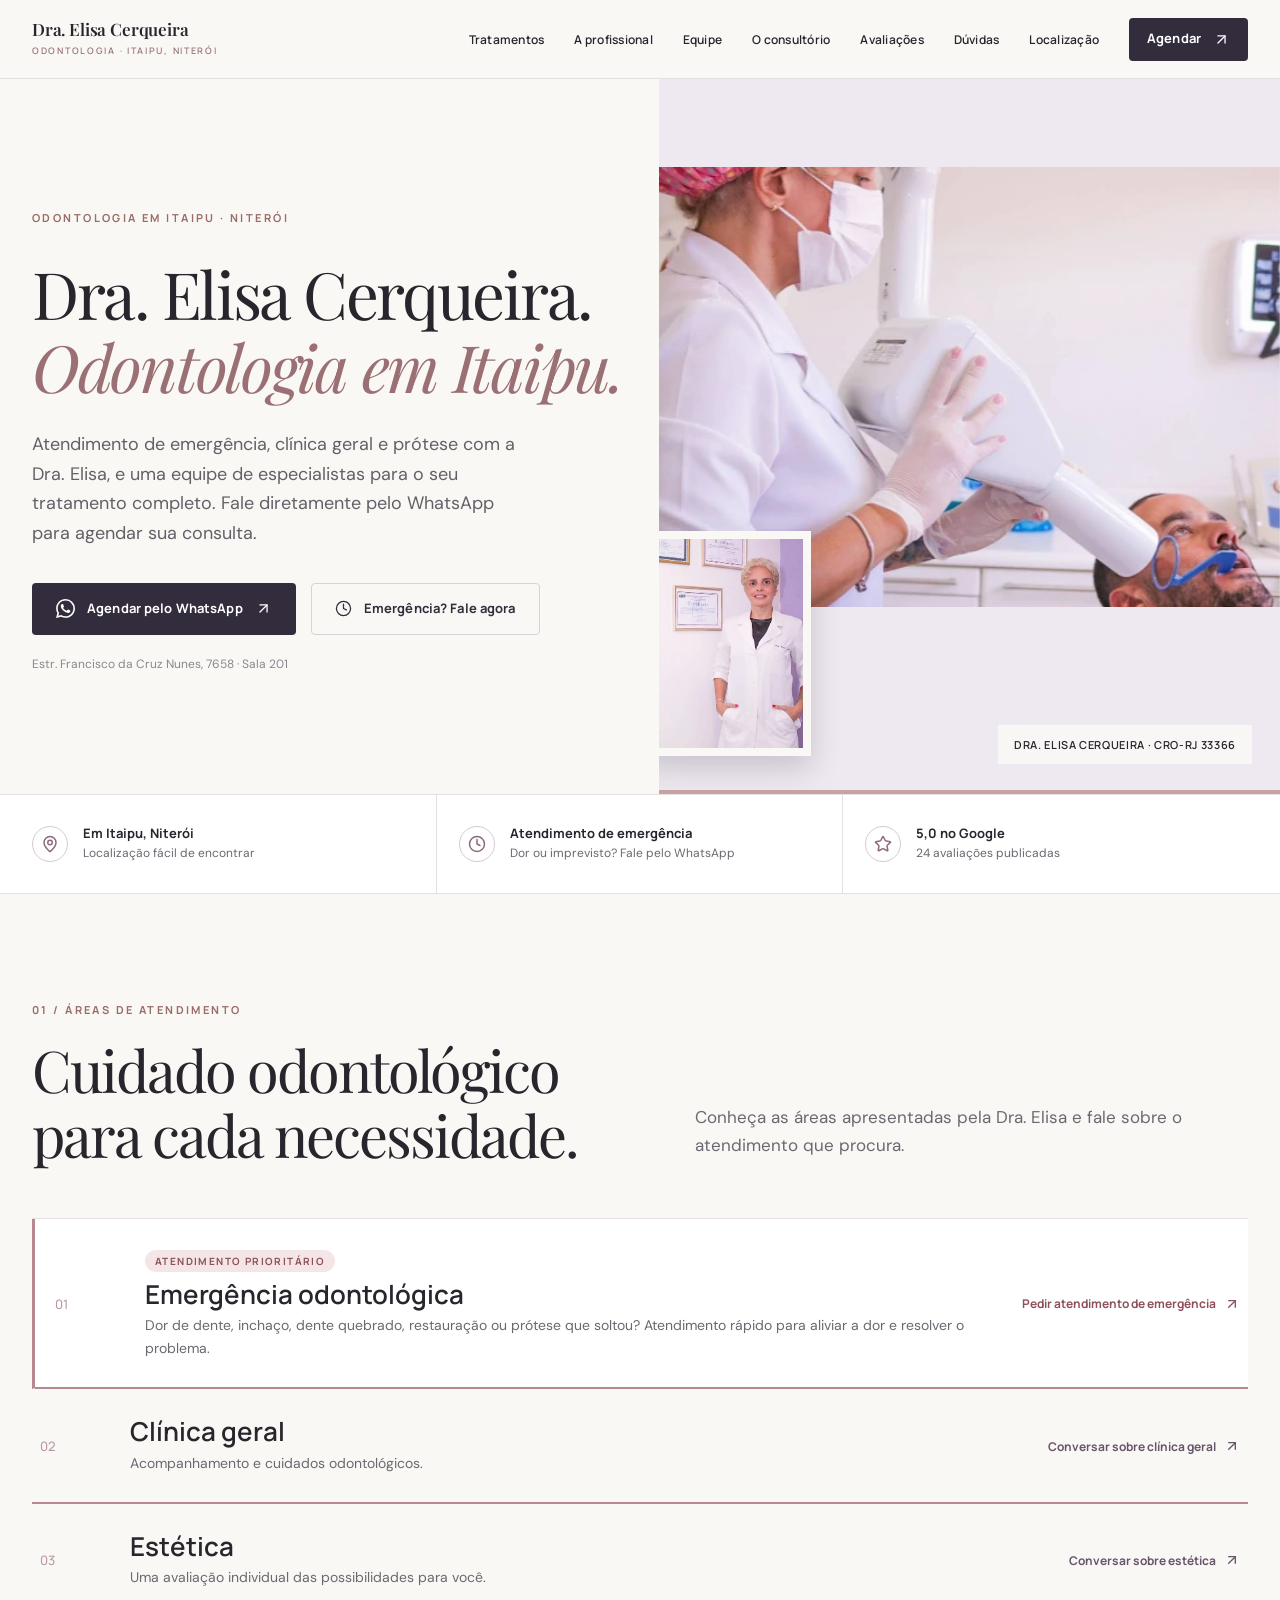
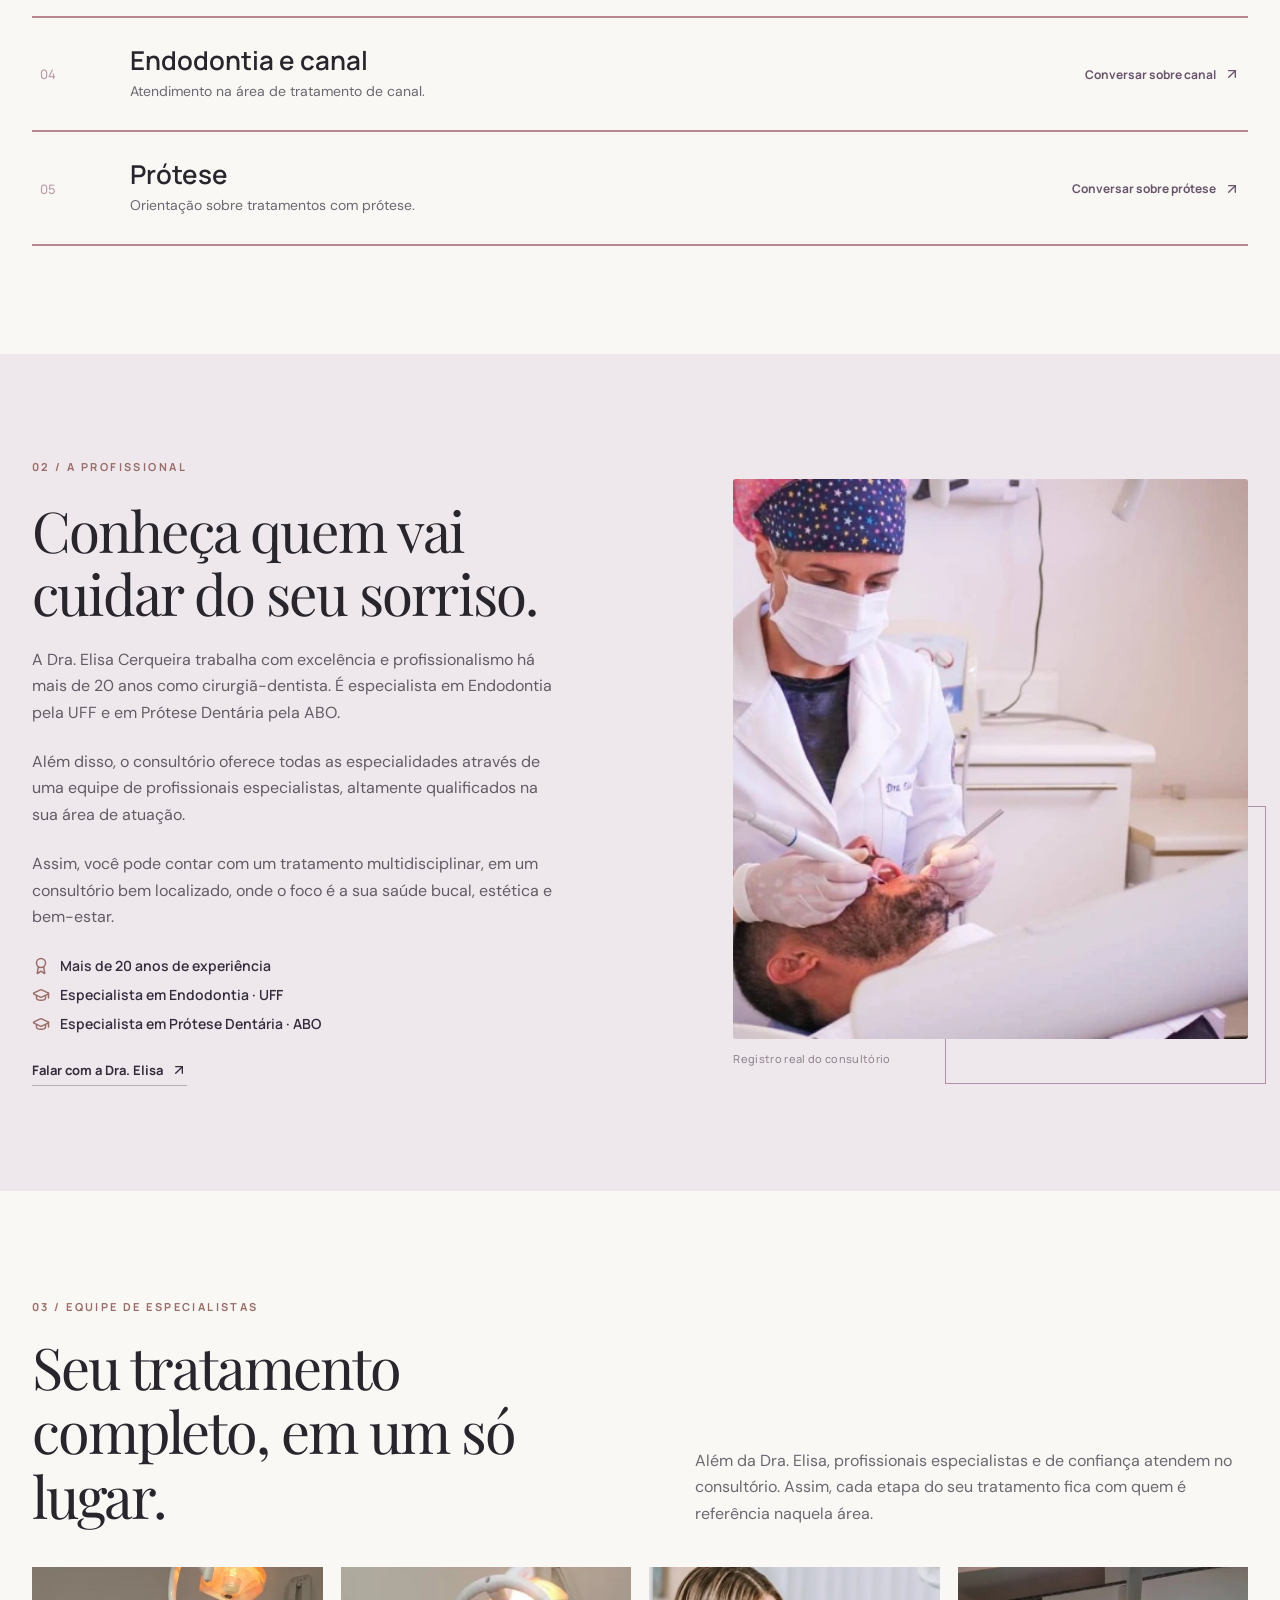
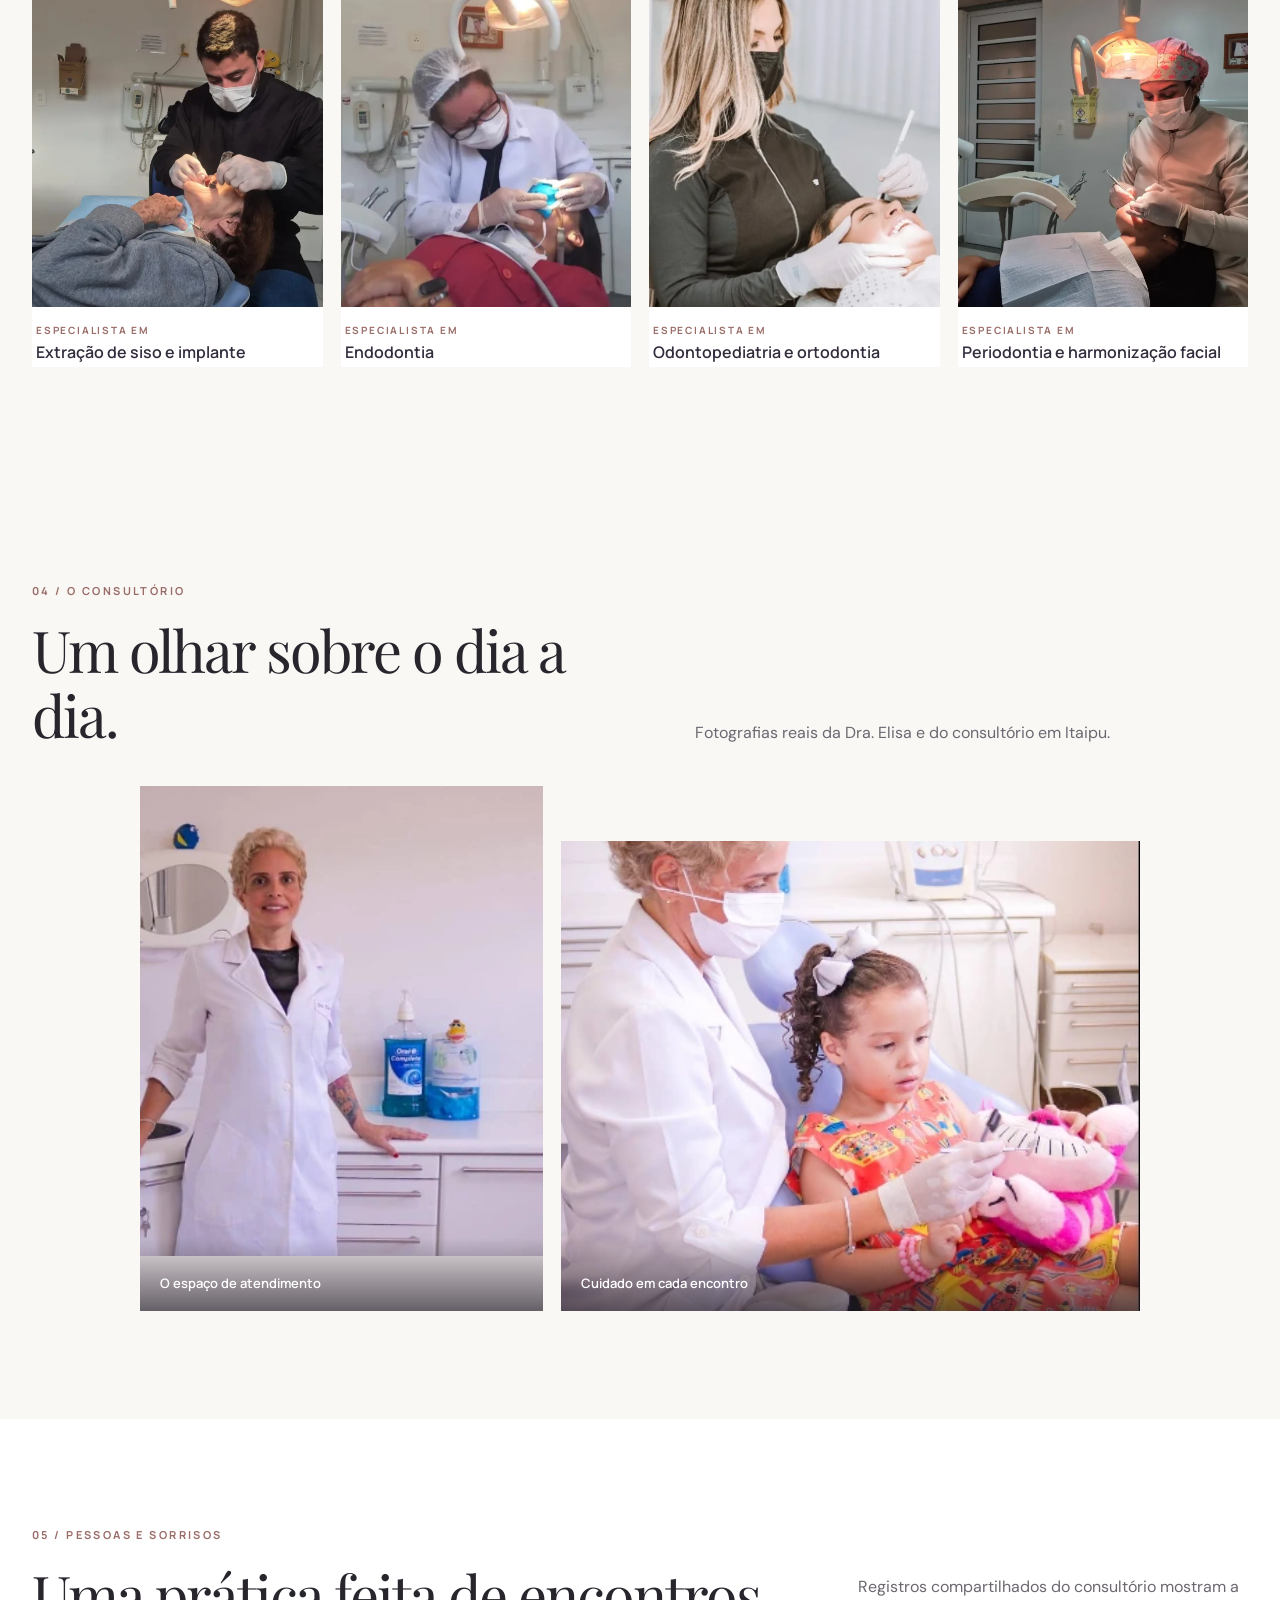
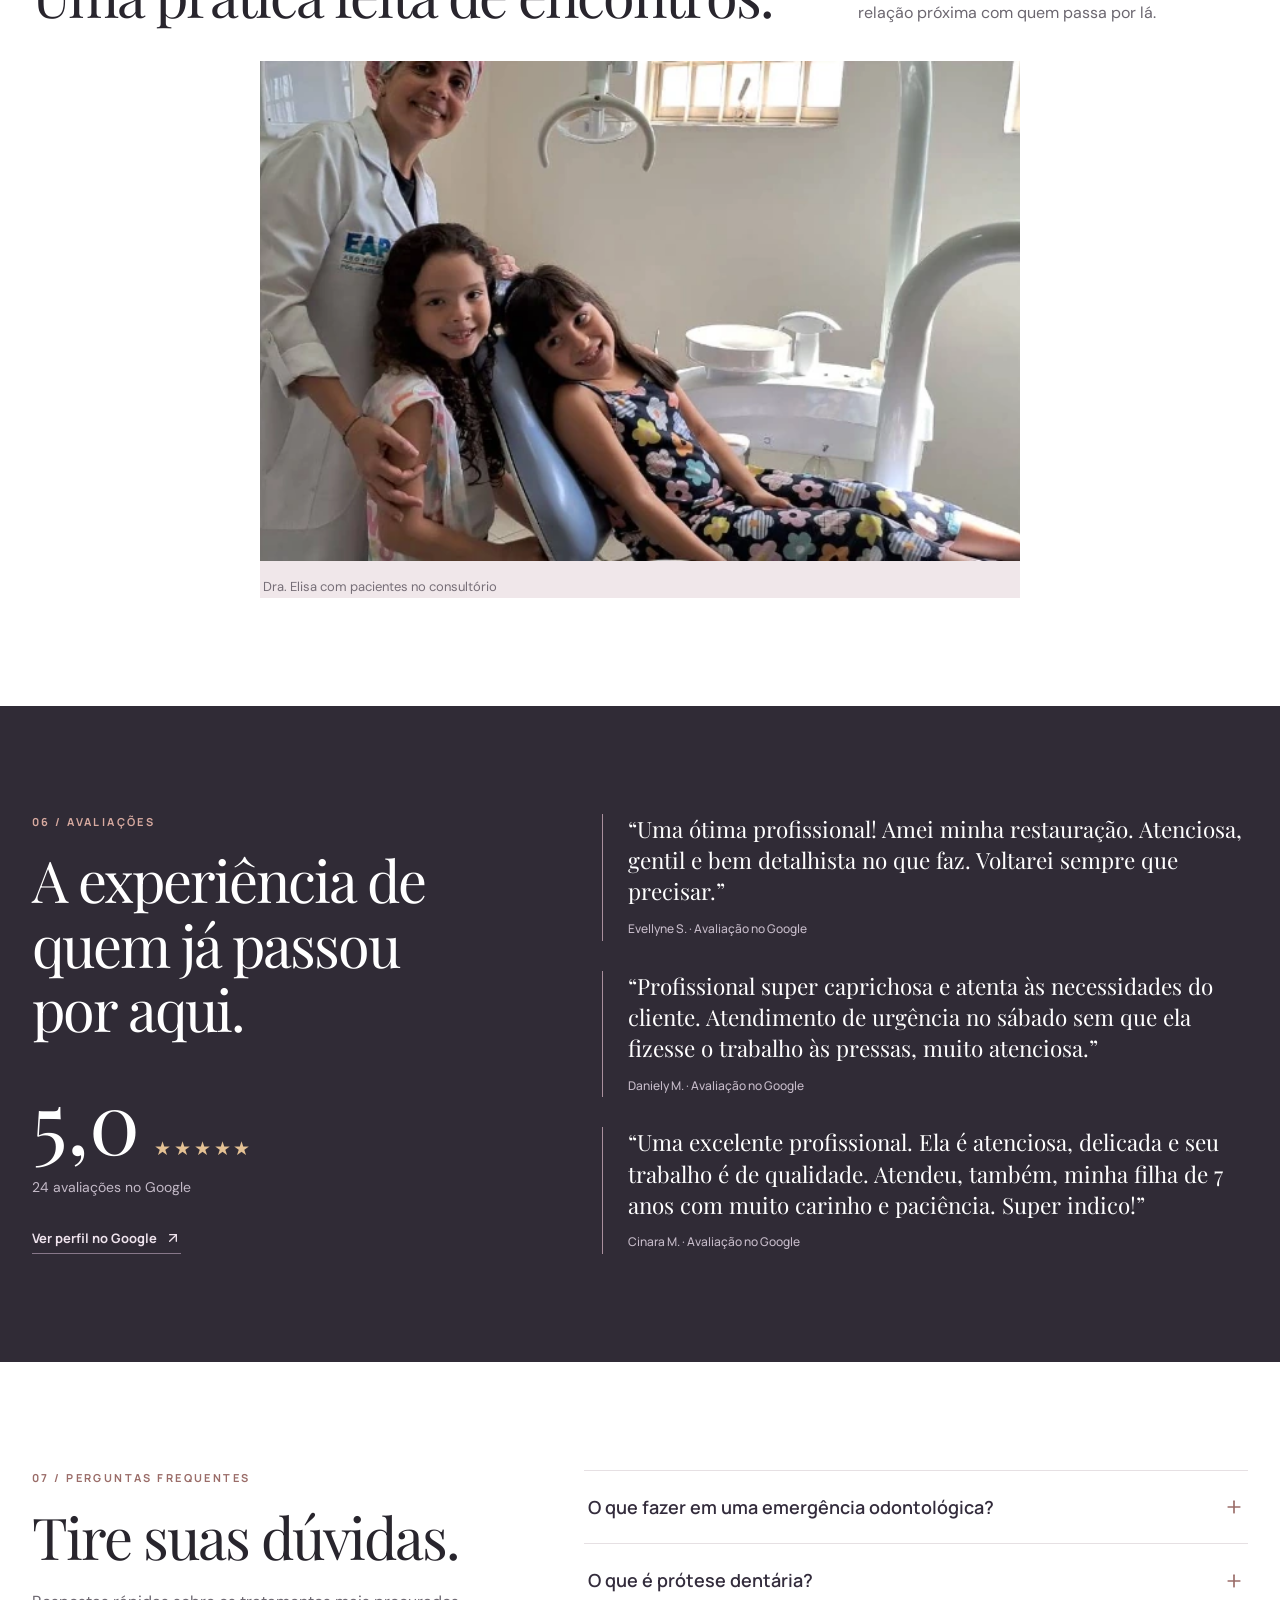
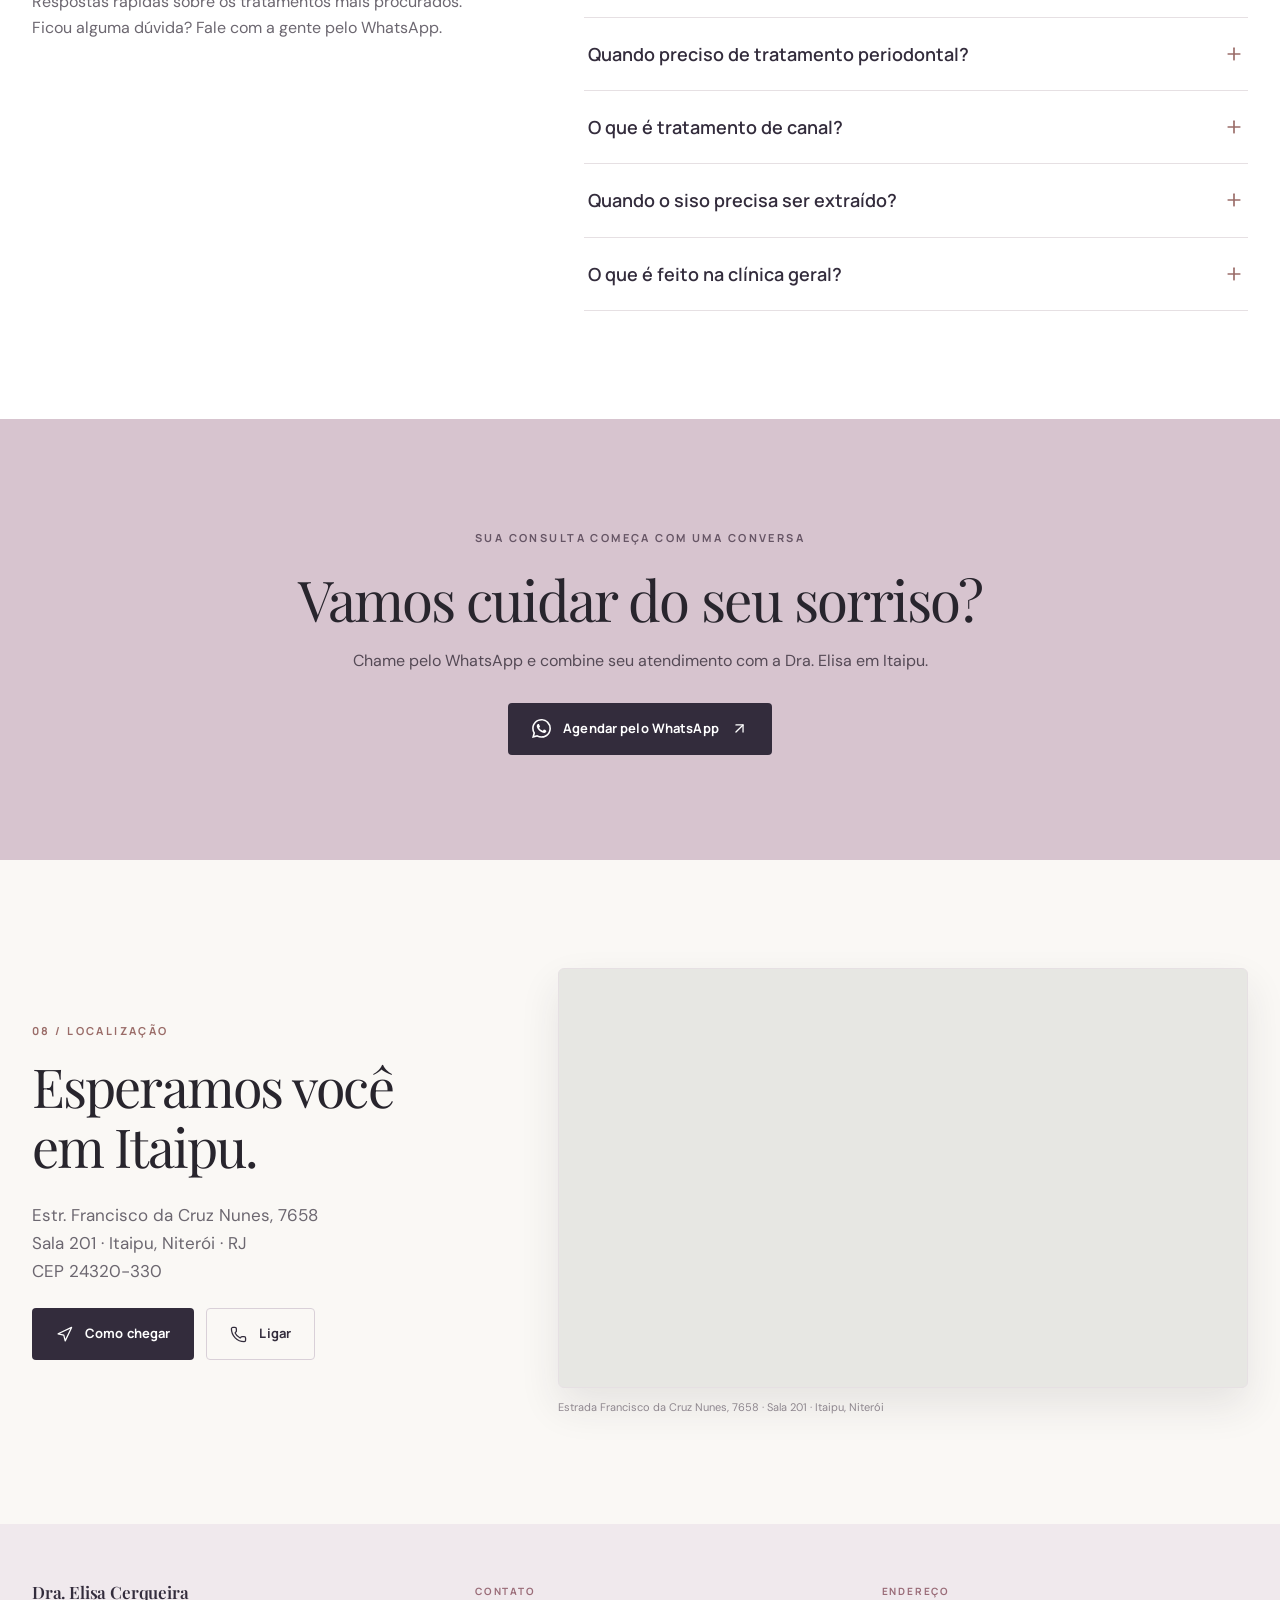
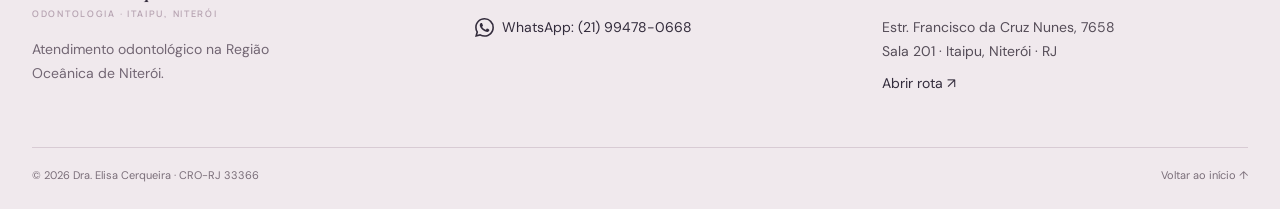
==== commit 7f330845: "Usa 'emergência' no lugar de 'urgência', como a Dra. Elisa prefere Co-Authored-By: Claude Opus 5.5 <" ====
--- a/index.html
+++ b/index.html
@@ -76,9 +76,9 @@
 <div class="progress" id="progress"></div>
 <header class="header"><div class="wrap nav"><a href="#inicio" class="brand" aria-label="Dra. Elisa Cerqueira, início"><strong>Dra. Elisa Cerqueira</strong><small>Odontologia · Itaipu, Niterói</small></a><nav class="nav-links" id="nav-links" aria-label="Navegação principal"><a href="#tratamentos">Tratamentos</a><a href="#profissional">A profissional</a><a href="#equipe">Equipe</a><a class="nav-extra" href="#consultorio">O consultório</a><a href="#avaliacoes">Avaliações</a><a href="#duvidas">Dúvidas</a><a class="nav-extra" href="#localizacao">Localização</a><a class="btn btn-dark" data-book href="https://wa.me/5521994780668" target="_blank" rel="noopener">Agendar <svg xmlns="http://www.w3.org/2000/svg" width="24" height="24" viewBox="0 0 24 24" fill="none" stroke="currentColor" stroke-width="2" stroke-linecap="round" stroke-linejoin="round" aria-hidden="true" class="lucide"><path d="M7 7h10v10"></path><path d="M7 17 17 7"></path></svg></a></nav><button class="menu-toggle" id="menu-toggle" aria-expanded="false" aria-controls="nav-links" aria-label="Abrir menu"><svg xmlns="http://www.w3.org/2000/svg" width="24" height="24" viewBox="0 0 24 24" fill="none" stroke="currentColor" stroke-width="2" stroke-linecap="round" stroke-linejoin="round" aria-hidden="true" class="lucide"><path d="M4 5h16"></path><path d="M4 12h16"></path><path d="M4 19h16"></path></svg></button></div></header>
 <main>
-  <section class="hero" id="inicio"><div class="hero-copy"><span class="eyebrow">Odontologia em Itaipu · Niterói</span><h1>Dra. Elisa Cerqueira. <em>Odontologia em Itaipu.</em></h1><p class="hero-lead">Atendimento de urgência, clínica geral e prótese com a Dra. Elisa, e uma equipe de especialistas para o seu tratamento completo. Fale diretamente pelo WhatsApp para agendar sua consulta.</p><div class="hero-actions"><a class="btn btn-dark" id="hero-book" data-book href="https://wa.me/5521994780668" target="_blank" rel="noopener"><span class="wa-icon"><svg viewBox="0 0 24 24" fill="currentColor" aria-hidden="true"><path d="M17.472 14.382c-.297-.149-1.758-.867-2.03-.967-.273-.099-.471-.148-.67.15-.197.297-.767.966-.94 1.164-.173.199-.347.223-.644.075-.297-.15-1.255-.463-2.39-1.475-.883-.788-1.48-1.761-1.653-2.059-.173-.297-.018-.458.13-.606.134-.133.298-.347.446-.52.149-.174.198-.298.298-.497.099-.198.05-.371-.025-.52-.075-.149-.669-1.612-.916-2.207-.242-.579-.487-.5-.669-.51-.173-.008-.371-.01-.57-.01-.198 0-.52.074-.792.372-.272.297-1.04 1.016-1.04 2.479 0 1.462 1.065 2.875 1.213 3.074.149.198 2.096 3.2 5.077 4.487.709.306 1.262.489 1.694.625.712.227 1.36.195 1.871.118.571-.085 1.758-.719 2.006-1.413.248-.694.248-1.289.173-1.413-.074-.124-.272-.198-.57-.347m-5.421 7.403h-.004a9.87 9.87 0 01-5.031-1.378l-.361-.214-3.741.982.998-3.648-.235-.374a9.86 9.86 0 01-1.51-5.26c.001-5.45 4.436-9.884 9.888-9.884 2.64 0 5.122 1.03 6.988 2.898a9.825 9.825 0 012.893 6.994c-.003 5.45-4.437 9.884-9.885 9.884m8.413-18.297A11.815 11.815 0 0012.05 0C5.495 0 .16 5.335.157 11.892c0 2.096.547 4.142 1.588 5.945L.057 24l6.305-1.654a11.882 11.882 0 005.683 1.448h.005c6.554 0 11.89-5.335 11.893-11.893a11.821 11.821 0 00-3.48-8.413Z"/></svg></span> Agendar pelo WhatsApp <svg xmlns="http://www.w3.org/2000/svg" width="24" height="24" viewBox="0 0 24 24" fill="none" stroke="currentColor" stroke-width="2" stroke-linecap="round" stroke-linejoin="round" aria-hidden="true" class="lucide"><path d="M7 7h10v10"></path><path d="M7 17 17 7"></path></svg></a><a class="btn btn-line" href="https://wa.me/5521994780668?text=Ol%C3%A1%2C%20preciso%20de%20um%20atendimento%20de%20urg%C3%AAncia%20com%20a%20Dra.%20Elisa%20Cerqueira." target="_blank" rel="noopener"><svg xmlns="http://www.w3.org/2000/svg" width="24" height="24" viewBox="0 0 24 24" fill="none" stroke="currentColor" stroke-width="2" stroke-linecap="round" stroke-linejoin="round" aria-hidden="true" class="lucide"><circle cx="12" cy="12" r="10"></circle><path d="M12 6v6l4 2"></path></svg> Urgência? Fale agora</a></div><p class="hero-sub">Estr. Francisco da Cruz Nunes, 7658 · Sala 201</p></div><div class="hero-images" data-aos="fade-in" data-aos-delay="120"><img class="hero-main" src="foto-1.webp" decoding="async" alt="Dra. Elisa durante atendimento odontológico" width="665" height="390" fetchpriority="high"><img class="hero-side" src="foto-2.webp" decoding="async" alt="Retrato da Dra. Elisa Cerqueira no consultório" width="235" height="460"><div class="hero-image-label">DRA. ELISA CERQUEIRA · CRO-RJ 33366</div><div class="hero-marker" aria-hidden="true"></div></div></section>
-  <div class="detail-line"><div class="wrap detail-grid"><div class="detail"><span class="detail-icon"><svg xmlns="http://www.w3.org/2000/svg" width="24" height="24" viewBox="0 0 24 24" fill="none" stroke="currentColor" stroke-width="2" stroke-linecap="round" stroke-linejoin="round" aria-hidden="true" class="lucide"><path d="M20 10c0 4.993-5.539 10.193-7.399 11.799a1 1 0 0 1-1.202 0C9.539 20.193 4 14.993 4 10a8 8 0 0 1 16 0"></path><circle cx="12" cy="10" r="3"></circle></svg></span><div><strong>Em Itaipu, Niterói</strong><span>Localização fácil de encontrar</span></div></div><div class="detail"><span class="detail-icon"><svg xmlns="http://www.w3.org/2000/svg" width="24" height="24" viewBox="0 0 24 24" fill="none" stroke="currentColor" stroke-width="2" stroke-linecap="round" stroke-linejoin="round" aria-hidden="true" class="lucide"><circle cx="12" cy="12" r="10"></circle><path d="M12 6v6l4 2"></path></svg></span><div><strong>Atendimento de urgência</strong><span>Dor ou imprevisto? Fale pelo WhatsApp</span></div></div><div class="detail"><span class="detail-icon"><svg xmlns="http://www.w3.org/2000/svg" width="24" height="24" viewBox="0 0 24 24" fill="none" stroke="currentColor" stroke-width="2" stroke-linecap="round" stroke-linejoin="round" aria-hidden="true" class="lucide"><path d="M11.525 2.295a.53.53 0 0 1 .95 0l2.31 4.679a2.123 2.123 0 0 0 1.595 1.16l5.166.756a.53.53 0 0 1 .294.904l-3.736 3.638a2.123 2.123 0 0 0-.611 1.878l.882 5.14a.53.53 0 0 1-.771.56l-4.618-2.428a2.122 2.122 0 0 0-1.973 0L6.396 21.01a.53.53 0 0 1-.77-.56l.881-5.139a2.122 2.122 0 0 0-.611-1.879L2.16 9.795a.53.53 0 0 1 .294-.906l5.165-.755a2.122 2.122 0 0 0 1.597-1.16z"></path></svg></span><div><strong>5,0 no Google</strong><span>24 avaliações publicadas</span></div></div></div></div>
-  <section class="section" id="tratamentos"><div class="wrap"><div class="intro-head" data-aos="fade-up"><div><span class="eyebrow">01 / Áreas de atendimento</span><h2 class="section-title">Cuidado odontológico para cada necessidade.</h2></div><p class="body-copy">Conheça as áreas apresentadas pela Dra. Elisa e fale sobre o atendimento que procura.</p></div><div class="treatment-list"><article class="treatment treatment-urgent" data-aos="fade-up"><span class="treatment-num">01</span><div><span class="urgent-badge">Atendimento prioritário</span><h3>Urgência odontológica</h3><p>Dor de dente, inchaço, dente quebrado, restauração ou prótese que soltou? Atendimento rápido para aliviar a dor e resolver o problema.</p></div><a href="https://wa.me/5521994780668?text=Ol%C3%A1%2C%20preciso%20de%20um%20atendimento%20de%20urg%C3%AAncia%20com%20a%20Dra.%20Elisa%20Cerqueira." target="_blank" rel="noopener">Pedir atendimento de urgência <svg xmlns="http://www.w3.org/2000/svg" width="24" height="24" viewBox="0 0 24 24" fill="none" stroke="currentColor" stroke-width="2" stroke-linecap="round" stroke-linejoin="round" aria-hidden="true" class="lucide"><path d="M7 7h10v10"></path><path d="M7 17 17 7"></path></svg></a></article><article class="treatment" data-aos="fade-up"><span class="treatment-num">02</span><div><h3>Clínica geral</h3><p>Acompanhamento e cuidados odontológicos.</p></div><a data-service="clínica geral" href="#">Conversar sobre clínica geral <svg xmlns="http://www.w3.org/2000/svg" width="24" height="24" viewBox="0 0 24 24" fill="none" stroke="currentColor" stroke-width="2" stroke-linecap="round" stroke-linejoin="round" aria-hidden="true" class="lucide"><path d="M7 7h10v10"></path><path d="M7 17 17 7"></path></svg></a></article><article class="treatment" data-aos="fade-up" data-aos-delay="50"><span class="treatment-num">03</span><div><h3>Estética</h3><p>Uma avaliação individual das possibilidades para você.</p></div><a data-service="estética odontológica" href="#">Conversar sobre estética <svg xmlns="http://www.w3.org/2000/svg" width="24" height="24" viewBox="0 0 24 24" fill="none" stroke="currentColor" stroke-width="2" stroke-linecap="round" stroke-linejoin="round" aria-hidden="true" class="lucide"><path d="M7 7h10v10"></path><path d="M7 17 17 7"></path></svg></a></article><article class="treatment" data-aos="fade-up" data-aos-delay="100"><span class="treatment-num">04</span><div><h3>Endodontia e canal</h3><p>Atendimento na área de tratamento de canal.</p></div><a data-service="tratamento de canal" href="#">Conversar sobre canal <svg xmlns="http://www.w3.org/2000/svg" width="24" height="24" viewBox="0 0 24 24" fill="none" stroke="currentColor" stroke-width="2" stroke-linecap="round" stroke-linejoin="round" aria-hidden="true" class="lucide"><path d="M7 7h10v10"></path><path d="M7 17 17 7"></path></svg></a></article><article class="treatment" data-aos="fade-up" data-aos-delay="150"><span class="treatment-num">05</span><div><h3>Prótese</h3><p>Orientação sobre tratamentos com prótese.</p></div><a data-service="prótese" href="#">Conversar sobre prótese <svg xmlns="http://www.w3.org/2000/svg" width="24" height="24" viewBox="0 0 24 24" fill="none" stroke="currentColor" stroke-width="2" stroke-linecap="round" stroke-linejoin="round" aria-hidden="true" class="lucide"><path d="M7 7h10v10"></path><path d="M7 17 17 7"></path></svg></a></article></div></div></section>
+  <section class="hero" id="inicio"><div class="hero-copy"><span class="eyebrow">Odontologia em Itaipu · Niterói</span><h1>Dra. Elisa Cerqueira. <em>Odontologia em Itaipu.</em></h1><p class="hero-lead">Atendimento de emergência, clínica geral e prótese com a Dra. Elisa, e uma equipe de especialistas para o seu tratamento completo. Fale diretamente pelo WhatsApp para agendar sua consulta.</p><div class="hero-actions"><a class="btn btn-dark" id="hero-book" data-book href="https://wa.me/5521994780668" target="_blank" rel="noopener"><span class="wa-icon"><svg viewBox="0 0 24 24" fill="currentColor" aria-hidden="true"><path d="M17.472 14.382c-.297-.149-1.758-.867-2.03-.967-.273-.099-.471-.148-.67.15-.197.297-.767.966-.94 1.164-.173.199-.347.223-.644.075-.297-.15-1.255-.463-2.39-1.475-.883-.788-1.48-1.761-1.653-2.059-.173-.297-.018-.458.13-.606.134-.133.298-.347.446-.52.149-.174.198-.298.298-.497.099-.198.05-.371-.025-.52-.075-.149-.669-1.612-.916-2.207-.242-.579-.487-.5-.669-.51-.173-.008-.371-.01-.57-.01-.198 0-.52.074-.792.372-.272.297-1.04 1.016-1.04 2.479 0 1.462 1.065 2.875 1.213 3.074.149.198 2.096 3.2 5.077 4.487.709.306 1.262.489 1.694.625.712.227 1.36.195 1.871.118.571-.085 1.758-.719 2.006-1.413.248-.694.248-1.289.173-1.413-.074-.124-.272-.198-.57-.347m-5.421 7.403h-.004a9.87 9.87 0 01-5.031-1.378l-.361-.214-3.741.982.998-3.648-.235-.374a9.86 9.86 0 01-1.51-5.26c.001-5.45 4.436-9.884 9.888-9.884 2.64 0 5.122 1.03 6.988 2.898a9.825 9.825 0 012.893 6.994c-.003 5.45-4.437 9.884-9.885 9.884m8.413-18.297A11.815 11.815 0 0012.05 0C5.495 0 .16 5.335.157 11.892c0 2.096.547 4.142 1.588 5.945L.057 24l6.305-1.654a11.882 11.882 0 005.683 1.448h.005c6.554 0 11.89-5.335 11.893-11.893a11.821 11.821 0 00-3.48-8.413Z"/></svg></span> Agendar pelo WhatsApp <svg xmlns="http://www.w3.org/2000/svg" width="24" height="24" viewBox="0 0 24 24" fill="none" stroke="currentColor" stroke-width="2" stroke-linecap="round" stroke-linejoin="round" aria-hidden="true" class="lucide"><path d="M7 7h10v10"></path><path d="M7 17 17 7"></path></svg></a><a class="btn btn-line" href="https://wa.me/5521994780668?text=Ol%C3%A1%2C%20preciso%20de%20um%20atendimento%20de%20emerg%C3%AAncia%20com%20a%20Dra.%20Elisa%20Cerqueira." target="_blank" rel="noopener"><svg xmlns="http://www.w3.org/2000/svg" width="24" height="24" viewBox="0 0 24 24" fill="none" stroke="currentColor" stroke-width="2" stroke-linecap="round" stroke-linejoin="round" aria-hidden="true" class="lucide"><circle cx="12" cy="12" r="10"></circle><path d="M12 6v6l4 2"></path></svg> Emergência? Fale agora</a></div><p class="hero-sub">Estr. Francisco da Cruz Nunes, 7658 · Sala 201</p></div><div class="hero-images" data-aos="fade-in" data-aos-delay="120"><img class="hero-main" src="foto-1.webp" decoding="async" alt="Dra. Elisa durante atendimento odontológico" width="665" height="390" fetchpriority="high"><img class="hero-side" src="foto-2.webp" decoding="async" alt="Retrato da Dra. Elisa Cerqueira no consultório" width="235" height="460"><div class="hero-image-label">DRA. ELISA CERQUEIRA · CRO-RJ 33366</div><div class="hero-marker" aria-hidden="true"></div></div></section>
+  <div class="detail-line"><div class="wrap detail-grid"><div class="detail"><span class="detail-icon"><svg xmlns="http://www.w3.org/2000/svg" width="24" height="24" viewBox="0 0 24 24" fill="none" stroke="currentColor" stroke-width="2" stroke-linecap="round" stroke-linejoin="round" aria-hidden="true" class="lucide"><path d="M20 10c0 4.993-5.539 10.193-7.399 11.799a1 1 0 0 1-1.202 0C9.539 20.193 4 14.993 4 10a8 8 0 0 1 16 0"></path><circle cx="12" cy="10" r="3"></circle></svg></span><div><strong>Em Itaipu, Niterói</strong><span>Localização fácil de encontrar</span></div></div><div class="detail"><span class="detail-icon"><svg xmlns="http://www.w3.org/2000/svg" width="24" height="24" viewBox="0 0 24 24" fill="none" stroke="currentColor" stroke-width="2" stroke-linecap="round" stroke-linejoin="round" aria-hidden="true" class="lucide"><circle cx="12" cy="12" r="10"></circle><path d="M12 6v6l4 2"></path></svg></span><div><strong>Atendimento de emergência</strong><span>Dor ou imprevisto? Fale pelo WhatsApp</span></div></div><div class="detail"><span class="detail-icon"><svg xmlns="http://www.w3.org/2000/svg" width="24" height="24" viewBox="0 0 24 24" fill="none" stroke="currentColor" stroke-width="2" stroke-linecap="round" stroke-linejoin="round" aria-hidden="true" class="lucide"><path d="M11.525 2.295a.53.53 0 0 1 .95 0l2.31 4.679a2.123 2.123 0 0 0 1.595 1.16l5.166.756a.53.53 0 0 1 .294.904l-3.736 3.638a2.123 2.123 0 0 0-.611 1.878l.882 5.14a.53.53 0 0 1-.771.56l-4.618-2.428a2.122 2.122 0 0 0-1.973 0L6.396 21.01a.53.53 0 0 1-.77-.56l.881-5.139a2.122 2.122 0 0 0-.611-1.879L2.16 9.795a.53.53 0 0 1 .294-.906l5.165-.755a2.122 2.122 0 0 0 1.597-1.16z"></path></svg></span><div><strong>5,0 no Google</strong><span>24 avaliações publicadas</span></div></div></div></div>
+  <section class="section" id="tratamentos"><div class="wrap"><div class="intro-head" data-aos="fade-up"><div><span class="eyebrow">01 / Áreas de atendimento</span><h2 class="section-title">Cuidado odontológico para cada necessidade.</h2></div><p class="body-copy">Conheça as áreas apresentadas pela Dra. Elisa e fale sobre o atendimento que procura.</p></div><div class="treatment-list"><article class="treatment treatment-urgent" data-aos="fade-up"><span class="treatment-num">01</span><div><span class="urgent-badge">Atendimento prioritário</span><h3>Emergência odontológica</h3><p>Dor de dente, inchaço, dente quebrado, restauração ou prótese que soltou? Atendimento rápido para aliviar a dor e resolver o problema.</p></div><a href="https://wa.me/5521994780668?text=Ol%C3%A1%2C%20preciso%20de%20um%20atendimento%20de%20emerg%C3%AAncia%20com%20a%20Dra.%20Elisa%20Cerqueira." target="_blank" rel="noopener">Pedir atendimento de emergência <svg xmlns="http://www.w3.org/2000/svg" width="24" height="24" viewBox="0 0 24 24" fill="none" stroke="currentColor" stroke-width="2" stroke-linecap="round" stroke-linejoin="round" aria-hidden="true" class="lucide"><path d="M7 7h10v10"></path><path d="M7 17 17 7"></path></svg></a></article><article class="treatment" data-aos="fade-up"><span class="treatment-num">02</span><div><h3>Clínica geral</h3><p>Acompanhamento e cuidados odontológicos.</p></div><a data-service="clínica geral" href="#">Conversar sobre clínica geral <svg xmlns="http://www.w3.org/2000/svg" width="24" height="24" viewBox="0 0 24 24" fill="none" stroke="currentColor" stroke-width="2" stroke-linecap="round" stroke-linejoin="round" aria-hidden="true" class="lucide"><path d="M7 7h10v10"></path><path d="M7 17 17 7"></path></svg></a></article><article class="treatment" data-aos="fade-up" data-aos-delay="50"><span class="treatment-num">03</span><div><h3>Estética</h3><p>Uma avaliação individual das possibilidades para você.</p></div><a data-service="estética odontológica" href="#">Conversar sobre estética <svg xmlns="http://www.w3.org/2000/svg" width="24" height="24" viewBox="0 0 24 24" fill="none" stroke="currentColor" stroke-width="2" stroke-linecap="round" stroke-linejoin="round" aria-hidden="true" class="lucide"><path d="M7 7h10v10"></path><path d="M7 17 17 7"></path></svg></a></article><article class="treatment" data-aos="fade-up" data-aos-delay="100"><span class="treatment-num">04</span><div><h3>Endodontia e canal</h3><p>Atendimento na área de tratamento de canal.</p></div><a data-service="tratamento de canal" href="#">Conversar sobre canal <svg xmlns="http://www.w3.org/2000/svg" width="24" height="24" viewBox="0 0 24 24" fill="none" stroke="currentColor" stroke-width="2" stroke-linecap="round" stroke-linejoin="round" aria-hidden="true" class="lucide"><path d="M7 7h10v10"></path><path d="M7 17 17 7"></path></svg></a></article><article class="treatment" data-aos="fade-up" data-aos-delay="150"><span class="treatment-num">05</span><div><h3>Prótese</h3><p>Orientação sobre tratamentos com prótese.</p></div><a data-service="prótese" href="#">Conversar sobre prótese <svg xmlns="http://www.w3.org/2000/svg" width="24" height="24" viewBox="0 0 24 24" fill="none" stroke="currentColor" stroke-width="2" stroke-linecap="round" stroke-linejoin="round" aria-hidden="true" class="lucide"><path d="M7 7h10v10"></path><path d="M7 17 17 7"></path></svg></a></article></div></div></section>
   <section class="story" id="profissional"><div class="wrap story-grid"><div class="story-copy" data-aos="fade-up"><span class="eyebrow">02 / A profissional</span><h2>Conheça quem vai cuidar do seu sorriso.</h2><p>A Dra. Elisa Cerqueira trabalha com excelência e profissionalismo há mais de 20 anos como cirurgiã-dentista. É especialista em Endodontia pela UFF e em Prótese Dentária pela ABO.</p><p>Além disso, o consultório oferece todas as especialidades através de uma equipe de profissionais especialistas, altamente qualificados na sua área de atuação.</p><p>Assim, você pode contar com um tratamento multidisciplinar, em um consultório bem localizado, onde o foco é a sua saúde bucal, estética e bem-estar.</p><ul class="credentials"><li><svg xmlns="http://www.w3.org/2000/svg" width="24" height="24" viewBox="0 0 24 24" fill="none" stroke="currentColor" stroke-width="2" stroke-linecap="round" stroke-linejoin="round" aria-hidden="true" class="lucide"><path d="m15.477 12.89 1.515 8.526a.5.5 0 0 1-.81.47l-3.58-2.687a1 1 0 0 0-1.197 0l-3.586 2.686a.5.5 0 0 1-.81-.469l1.514-8.526"></path><circle cx="12" cy="8" r="6"></circle></svg> Mais de 20 anos de experiência</li><li><svg xmlns="http://www.w3.org/2000/svg" width="24" height="24" viewBox="0 0 24 24" fill="none" stroke="currentColor" stroke-width="2" stroke-linecap="round" stroke-linejoin="round" aria-hidden="true" class="lucide"><path d="M21.42 10.922a1 1 0 0 0-.019-1.838L12.83 5.18a2 2 0 0 0-1.66 0L2.6 9.08a1 1 0 0 0 0 1.832l8.57 3.908a2 2 0 0 0 1.66 0z"></path><path d="M22 10v6"></path><path d="M6 12.5V16a6 3 0 0 0 12 0v-3.5"></path></svg> Especialista em Endodontia · UFF</li><li><svg xmlns="http://www.w3.org/2000/svg" width="24" height="24" viewBox="0 0 24 24" fill="none" stroke="currentColor" stroke-width="2" stroke-linecap="round" stroke-linejoin="round" aria-hidden="true" class="lucide"><path d="M21.42 10.922a1 1 0 0 0-.019-1.838L12.83 5.18a2 2 0 0 0-1.66 0L2.6 9.08a1 1 0 0 0 0 1.832l8.57 3.908a2 2 0 0 0 1.66 0z"></path><path d="M22 10v6"></path><path d="M6 12.5V16a6 3 0 0 0 12 0v-3.5"></path></svg> Especialista em Prótese Dentária · ABO</li></ul><a class="text-link" data-book href="https://wa.me/5521994780668" target="_blank" rel="noopener">Falar com a Dra. Elisa <svg xmlns="http://www.w3.org/2000/svg" width="24" height="24" viewBox="0 0 24 24" fill="none" stroke="currentColor" stroke-width="2" stroke-linecap="round" stroke-linejoin="round" aria-hidden="true" class="lucide"><path d="M7 7h10v10"></path><path d="M7 17 17 7"></path></svg></a></div>
 <div class="story-photo-frame" data-aos="fade-up" data-aos-delay="110"><img class="story-photo" src="foto-3.webp" decoding="async" alt="Dra. Elisa Cerqueira durante atendimento odontológico" width="465" height="470" loading="lazy"><small class="photo-credit">Registro real do consultório</small></div></div></section>
   <section class="section team" id="equipe"><div class="wrap"><div class="practice-intro" data-aos="fade-up"><div><span class="eyebrow">03 / Equipe de especialistas</span><h2 class="section-title">Seu tratamento completo, em um só lugar.</h2></div><p class="body-copy">Além da Dra. Elisa, profissionais especialistas e de confiança atendem no consultório. Assim, cada etapa do seu tratamento fica com quem é referência naquela área.</p></div><div class="team-grid"><figure class="team-card reveal"><img src="foto-4.webp" decoding="async" alt="Especialista em extração de siso e implante durante atendimento" width="900" height="675" loading="lazy"><figcaption><span>Especialista em</span>Extração de siso e implante</figcaption></figure><figure class="team-card reveal" data-delay="60"><img src="foto-5.webp" decoding="async" alt="Especialista em endodontia durante atendimento" width="900" height="498" loading="lazy"><figcaption><span>Especialista em</span>Endodontia</figcaption></figure><figure class="team-card reveal" data-delay="120"><img src="foto-6.webp" decoding="async" alt="Especialista em odontopediatria e ortodontia durante atendimento" width="900" height="696" loading="lazy"><figcaption><span>Especialista em</span>Odontopediatria e ortodontia</figcaption></figure><figure class="team-card reveal" data-delay="180"><img src="foto-7.webp" decoding="async" alt="Especialista em periodontia e harmonização facial durante atendimento" width="900" height="675" loading="lazy"><figcaption><span>Especialista em</span>Periodontia e harmonização facial</figcaption></figure></div></div></section>
@@ -86,7 +86,7 @@
   <section class="section" id="consultorio"><div class="wrap"><div class="practice-intro" data-aos="fade-up"><div><span class="eyebrow">04 / O consultório</span><h2 class="section-title">Um olhar sobre o dia a dia.</h2></div><p class="body-copy">Fotografias reais da Dra. Elisa e do consultório em Itaipu.</p></div><div class="practice-gallery"><figure class="practice-card reveal"><img src="foto-8.webp" decoding="async" alt="Dra. Elisa no espaço de atendimento em Itaipu" width="350" height="435" loading="lazy"><figcaption>O espaço de atendimento</figcaption></figure><figure class="practice-card reveal" data-delay="100"><img src="foto-9.webp" decoding="async" alt="Dra. Elisa atendendo uma criança no consultório" width="426" height="400" loading="lazy"><figcaption>Cuidado em cada encontro</figcaption></figure></div></div></section>
   <section class="section human"><div class="wrap"><div class="human-head" data-aos="fade-up"><div><span class="eyebrow">05 / Pessoas e sorrisos</span><h2 class="section-title">Uma prática feita de encontros.</h2></div><p class="body-copy">Registros compartilhados do consultório mostram a relação próxima com quem passa por lá.</p></div><div class="human-gallery"><figure class="reveal"><img src="foto-10.webp" decoding="async" alt="Dra. Elisa com duas crianças no consultório odontológico" width="680" height="392" loading="lazy"><figcaption>Dra. Elisa com pacientes no consultório</figcaption></figure></div></div></section>
   <section class="section reviews" id="avaliacoes"><div class="wrap review-layout"><div data-aos="fade-up"><span class="eyebrow eyebrow-light">06 / Avaliações</span><h2 class="section-title">A experiência de quem já passou por aqui.</h2><div class="review-score"><strong>5,0</strong><span class="stars" aria-label="Cinco estrelas">★★★★★</span></div><p class="review-count">24 avaliações no Google</p><a class="text-link" href="https://www.google.com/maps/search/?api=1&query=Consult%C3%B3rio%20Odontol%C3%B3gico%20Dra.%20Elisa%20Cerqueira%20Itaipu%20Niter%C3%B3i" target="_blank" rel="noopener">Ver perfil no Google <svg xmlns="http://www.w3.org/2000/svg" width="24" height="24" viewBox="0 0 24 24" fill="none" stroke="currentColor" stroke-width="2" stroke-linecap="round" stroke-linejoin="round" aria-hidden="true" class="lucide"><path d="M7 7h10v10"></path><path d="M7 17 17 7"></path></svg></a></div><div class="review-quotes" data-aos="fade-up" data-aos-delay="100"><blockquote><p>“Uma ótima profissional! Amei minha restauração. Atenciosa, gentil e bem detalhista no que faz. Voltarei sempre que precisar.”</p><cite>Evellyne S. · Avaliação no Google</cite></blockquote><blockquote><p>“Profissional super caprichosa e atenta às necessidades do cliente. Atendimento de urgência no sábado sem que ela fizesse o trabalho às pressas, muito atenciosa.”</p><cite>Daniely M. · Avaliação no Google</cite></blockquote><blockquote><p>“Uma excelente profissional. Ela é atenciosa, delicada e seu trabalho é de qualidade. Atendeu, também, minha filha de 7 anos com muito carinho e paciência. Super indico!”</p><cite>Cinara M. · Avaliação no Google</cite></blockquote></div></div></section>
-  <section class="section faq" id="duvidas"><div class="wrap faq-grid"><div data-aos="fade-up"><span class="eyebrow">07 / Perguntas frequentes</span><h2 class="section-title">Tire suas dúvidas.</h2><p class="body-copy">Respostas rápidas sobre os tratamentos mais procurados. Ficou alguma dúvida? Fale com a gente pelo WhatsApp.</p></div><div class="faq-list" data-aos="fade-up" data-aos-delay="100"><details><summary>O que fazer em uma urgência odontológica?<svg xmlns="http://www.w3.org/2000/svg" width="24" height="24" viewBox="0 0 24 24" fill="none" stroke="currentColor" stroke-width="2" stroke-linecap="round" stroke-linejoin="round" aria-hidden="true" class="lucide"><path d="M5 12h14"></path><path d="M12 5v14"></path></svg></summary><p>Dor forte, inchaço, sangramento, dente quebrado ou restauração e prótese que soltaram são motivos para chamar a Dra. Elisa pelo WhatsApp o quanto antes. Se um dente saiu inteiro após uma batida, segure-o pela coroa (sem tocar na raiz), não esfregue, guarde-o em leite ou soro fisiológico e procure atendimento imediatamente. Em caso de febre alta ou inchaço que dificulte respirar ou engolir, procure um pronto-socorro.</p></details><details><summary>O que é prótese dentária?<svg xmlns="http://www.w3.org/2000/svg" width="24" height="24" viewBox="0 0 24 24" fill="none" stroke="currentColor" stroke-width="2" stroke-linecap="round" stroke-linejoin="round" aria-hidden="true" class="lucide"><path d="M5 12h14"></path><path d="M12 5v14"></path></svg></summary><p>A prótese repõe dentes perdidos ou muito danificados, devolvendo a função de mastigar e falar, a estética do sorriso e o equilíbrio da boca. Existem vários tipos, como coroas, pontes, próteses removíveis, dentaduras e próteses sobre implante. Na avaliação, a Dra. Elisa indica a opção mais adequada para o seu caso.</p></details><details><summary>Quando preciso de tratamento periodontal?<svg xmlns="http://www.w3.org/2000/svg" width="24" height="24" viewBox="0 0 24 24" fill="none" stroke="currentColor" stroke-width="2" stroke-linecap="round" stroke-linejoin="round" aria-hidden="true" class="lucide"><path d="M5 12h14"></path><path d="M12 5v14"></path></svg></summary><p>Quando a inflamação da gengiva (gengivite) evolui para a doença periodontal, que atinge os tecidos que sustentam os dentes. Sinais como sangramento, gengiva retraída, mau hálito persistente ou dentes com mobilidade merecem atenção. Sem controle, a doença pode levar à perda dos dentes, por isso o acompanhamento com especialista é importante.</p></details><details><summary>O que é tratamento de canal?<svg xmlns="http://www.w3.org/2000/svg" width="24" height="24" viewBox="0 0 24 24" fill="none" stroke="currentColor" stroke-width="2" stroke-linecap="round" stroke-linejoin="round" aria-hidden="true" class="lucide"><path d="M5 12h14"></path><path d="M12 5v14"></path></svg></summary><p>É o tratamento feito pela endodontia quando a parte interna do dente (a polpa) está inflamada ou infeccionada. O canal é limpo e selado, o que alivia a dor e permite preservar o dente em vez de extraí-lo.</p></details><details><summary>Quando o siso precisa ser extraído?<svg xmlns="http://www.w3.org/2000/svg" width="24" height="24" viewBox="0 0 24 24" fill="none" stroke="currentColor" stroke-width="2" stroke-linecap="round" stroke-linejoin="round" aria-hidden="true" class="lucide"><path d="M5 12h14"></path><path d="M12 5v14"></path></svg></summary><p>Nem todo siso precisa sair. A extração costuma ser indicada quando ele não tem espaço para nascer, nasce torto, causa dor, inflamação ou prejudica os dentes vizinhos. A avaliação com exame de imagem mostra se é o seu caso.</p></details><details><summary>O que é feito na clínica geral?<svg xmlns="http://www.w3.org/2000/svg" width="24" height="24" viewBox="0 0 24 24" fill="none" stroke="currentColor" stroke-width="2" stroke-linecap="round" stroke-linejoin="round" aria-hidden="true" class="lucide"><path d="M5 12h14"></path><path d="M12 5v14"></path></svg></summary><p>É o cuidado do dia a dia com a saúde bucal: consultas de avaliação, limpeza, restaurações, algumas extrações e orientações de prevenção. Quando o caso pede um tratamento especializado, você é encaminhado para o profissional da equipe dentro do próprio consultório.</p></details></div></div></section>
+  <section class="section faq" id="duvidas"><div class="wrap faq-grid"><div data-aos="fade-up"><span class="eyebrow">07 / Perguntas frequentes</span><h2 class="section-title">Tire suas dúvidas.</h2><p class="body-copy">Respostas rápidas sobre os tratamentos mais procurados. Ficou alguma dúvida? Fale com a gente pelo WhatsApp.</p></div><div class="faq-list" data-aos="fade-up" data-aos-delay="100"><details><summary>O que fazer em uma emergência odontológica?<svg xmlns="http://www.w3.org/2000/svg" width="24" height="24" viewBox="0 0 24 24" fill="none" stroke="currentColor" stroke-width="2" stroke-linecap="round" stroke-linejoin="round" aria-hidden="true" class="lucide"><path d="M5 12h14"></path><path d="M12 5v14"></path></svg></summary><p>Dor forte, inchaço, sangramento, dente quebrado ou restauração e prótese que soltaram são motivos para chamar a Dra. Elisa pelo WhatsApp o quanto antes. Se um dente saiu inteiro após uma batida, segure-o pela coroa (sem tocar na raiz), não esfregue, guarde-o em leite ou soro fisiológico e procure atendimento imediatamente. Em caso de febre alta ou inchaço que dificulte respirar ou engolir, procure um pronto-socorro.</p></details><details><summary>O que é prótese dentária?<svg xmlns="http://www.w3.org/2000/svg" width="24" height="24" viewBox="0 0 24 24" fill="none" stroke="currentColor" stroke-width="2" stroke-linecap="round" stroke-linejoin="round" aria-hidden="true" class="lucide"><path d="M5 12h14"></path><path d="M12 5v14"></path></svg></summary><p>A prótese repõe dentes perdidos ou muito danificados, devolvendo a função de mastigar e falar, a estética do sorriso e o equilíbrio da boca. Existem vários tipos, como coroas, pontes, próteses removíveis, dentaduras e próteses sobre implante. Na avaliação, a Dra. Elisa indica a opção mais adequada para o seu caso.</p></details><details><summary>Quando preciso de tratamento periodontal?<svg xmlns="http://www.w3.org/2000/svg" width="24" height="24" viewBox="0 0 24 24" fill="none" stroke="currentColor" stroke-width="2" stroke-linecap="round" stroke-linejoin="round" aria-hidden="true" class="lucide"><path d="M5 12h14"></path><path d="M12 5v14"></path></svg></summary><p>Quando a inflamação da gengiva (gengivite) evolui para a doença periodontal, que atinge os tecidos que sustentam os dentes. Sinais como sangramento, gengiva retraída, mau hálito persistente ou dentes com mobilidade merecem atenção. Sem controle, a doença pode levar à perda dos dentes, por isso o acompanhamento com especialista é importante.</p></details><details><summary>O que é tratamento de canal?<svg xmlns="http://www.w3.org/2000/svg" width="24" height="24" viewBox="0 0 24 24" fill="none" stroke="currentColor" stroke-width="2" stroke-linecap="round" stroke-linejoin="round" aria-hidden="true" class="lucide"><path d="M5 12h14"></path><path d="M12 5v14"></path></svg></summary><p>É o tratamento feito pela endodontia quando a parte interna do dente (a polpa) está inflamada ou infeccionada. O canal é limpo e selado, o que alivia a dor e permite preservar o dente em vez de extraí-lo.</p></details><details><summary>Quando o siso precisa ser extraído?<svg xmlns="http://www.w3.org/2000/svg" width="24" height="24" viewBox="0 0 24 24" fill="none" stroke="currentColor" stroke-width="2" stroke-linecap="round" stroke-linejoin="round" aria-hidden="true" class="lucide"><path d="M5 12h14"></path><path d="M12 5v14"></path></svg></summary><p>Nem todo siso precisa sair. A extração costuma ser indicada quando ele não tem espaço para nascer, nasce torto, causa dor, inflamação ou prejudica os dentes vizinhos. A avaliação com exame de imagem mostra se é o seu caso.</p></details><details><summary>O que é feito na clínica geral?<svg xmlns="http://www.w3.org/2000/svg" width="24" height="24" viewBox="0 0 24 24" fill="none" stroke="currentColor" stroke-width="2" stroke-linecap="round" stroke-linejoin="round" aria-hidden="true" class="lucide"><path d="M5 12h14"></path><path d="M12 5v14"></path></svg></summary><p>É o cuidado do dia a dia com a saúde bucal: consultas de avaliação, limpeza, restaurações, algumas extrações e orientações de prevenção. Quando o caso pede um tratamento especializado, você é encaminhado para o profissional da equipe dentro do próprio consultório.</p></details></div></div></section>
 
   <section class="cta"><div class="wrap" data-aos="fade-up"><span class="eyebrow">Sua consulta começa com uma conversa</span><h2>Vamos cuidar do seu sorriso?</h2><p>Chame pelo WhatsApp e combine seu atendimento com a Dra. Elisa em Itaipu.</p><a class="btn btn-dark" data-book href="https://wa.me/5521994780668" target="_blank" rel="noopener"><span class="wa-icon"><svg viewBox="0 0 24 24" fill="currentColor" aria-hidden="true"><path d="M17.472 14.382c-.297-.149-1.758-.867-2.03-.967-.273-.099-.471-.148-.67.15-.197.297-.767.966-.94 1.164-.173.199-.347.223-.644.075-.297-.15-1.255-.463-2.39-1.475-.883-.788-1.48-1.761-1.653-2.059-.173-.297-.018-.458.13-.606.134-.133.298-.347.446-.52.149-.174.198-.298.298-.497.099-.198.05-.371-.025-.52-.075-.149-.669-1.612-.916-2.207-.242-.579-.487-.5-.669-.51-.173-.008-.371-.01-.57-.01-.198 0-.52.074-.792.372-.272.297-1.04 1.016-1.04 2.479 0 1.462 1.065 2.875 1.213 3.074.149.198 2.096 3.2 5.077 4.487.709.306 1.262.489 1.694.625.712.227 1.36.195 1.871.118.571-.085 1.758-.719 2.006-1.413.248-.694.248-1.289.173-1.413-.074-.124-.272-.198-.57-.347m-5.421 7.403h-.004a9.87 9.87 0 01-5.031-1.378l-.361-.214-3.741.982.998-3.648-.235-.374a9.86 9.86 0 01-1.51-5.26c.001-5.45 4.436-9.884 9.888-9.884 2.64 0 5.122 1.03 6.988 2.898a9.825 9.825 0 012.893 6.994c-.003 5.45-4.437 9.884-9.885 9.884m8.413-18.297A11.815 11.815 0 0012.05 0C5.495 0 .16 5.335.157 11.892c0 2.096.547 4.142 1.588 5.945L.057 24l6.305-1.654a11.882 11.882 0 005.683 1.448h.005c6.554 0 11.89-5.335 11.893-11.893a11.821 11.821 0 00-3.48-8.413Z"/></svg></span> Agendar pelo WhatsApp <svg xmlns="http://www.w3.org/2000/svg" width="24" height="24" viewBox="0 0 24 24" fill="none" stroke="currentColor" stroke-width="2" stroke-linecap="round" stroke-linejoin="round" aria-hidden="true" class="lucide"><path d="M7 7h10v10"></path><path d="M7 17 17 7"></path></svg></a></div></section>
   <section class="section location" id="localizacao"><div class="wrap location-grid"><div data-aos="fade-up"><span class="eyebrow">08 / Localização</span><h2>Esperamos você em Itaipu.</h2><p class="address">Estr. Francisco da Cruz Nunes, 7658<br>Sala 201 · Itaipu, Niterói · RJ<br>CEP 24320-330</p><div class="location-actions"><a class="btn btn-dark" href="https://www.google.com/maps/dir/?api=1&destination=Estrada%20Francisco%20da%20Cruz%20Nunes%207658%20Itaipu%20Niter%C3%B3i%20RJ" target="_blank" rel="noopener"><svg xmlns="http://www.w3.org/2000/svg" width="24" height="24" viewBox="0 0 24 24" fill="none" stroke="currentColor" stroke-width="2" stroke-linecap="round" stroke-linejoin="round" aria-hidden="true" class="lucide"><polygon points="3 11 22 2 13 21 11 13 3 11"></polygon></svg> Como chegar</a><a class="btn btn-line" href="tel:+5521994780668"><svg xmlns="http://www.w3.org/2000/svg" width="24" height="24" viewBox="0 0 24 24" fill="none" stroke="currentColor" stroke-width="2" stroke-linecap="round" stroke-linejoin="round" aria-hidden="true" class="lucide"><path d="M13.832 16.568a1 1 0 0 0 1.213-.303l.355-.465A2 2 0 0 1 17 15h3a2 2 0 0 1 2 2v3a2 2 0 0 1-2 2A18 18 0 0 1 2 4a2 2 0 0 1 2-2h3a2 2 0 0 1 2 2v3a2 2 0 0 1-.8 1.6l-.468.351a1 1 0 0 0-.292 1.233 14 14 0 0 0 6.392 6.384"></path></svg> Ligar</a></div></div><div data-aos="fade-up" data-aos-delay="100"><div class="map"><iframe title="Mapa do consultório da Dra. Elisa Cerqueira em Itaipu, Niterói" data-src="https://maps.google.com/maps?q=Consult%C3%B3rio%20Odontol%C3%B3gico%20Dra.%20Elisa%20Cerqueira%2C%20Itaipu%2C%20Niter%C3%B3i&z=16&hl=pt-BR&output=embed" referrerpolicy="no-referrer-when-downgrade" allowfullscreen></iframe><button type="button" class="map-load" aria-label="Carregar o mapa interativo do Google"><span><svg xmlns="http://www.w3.org/2000/svg" viewBox="0 0 24 24" fill="none" stroke="currentColor" stroke-width="2" stroke-linecap="round" stroke-linejoin="round" aria-hidden="true"><path d="M20 10c0 6-8 12-8 12s-8-6-8-12a8 8 0 0 1 16 0Z"></path><circle cx="12" cy="10" r="3"></circle></svg> Carregando mapa…</span></button></div><p class="map-note">Estrada Francisco da Cruz Nunes, 7658 · Sala 201 · Itaipu, Niterói</p></div></div></section>
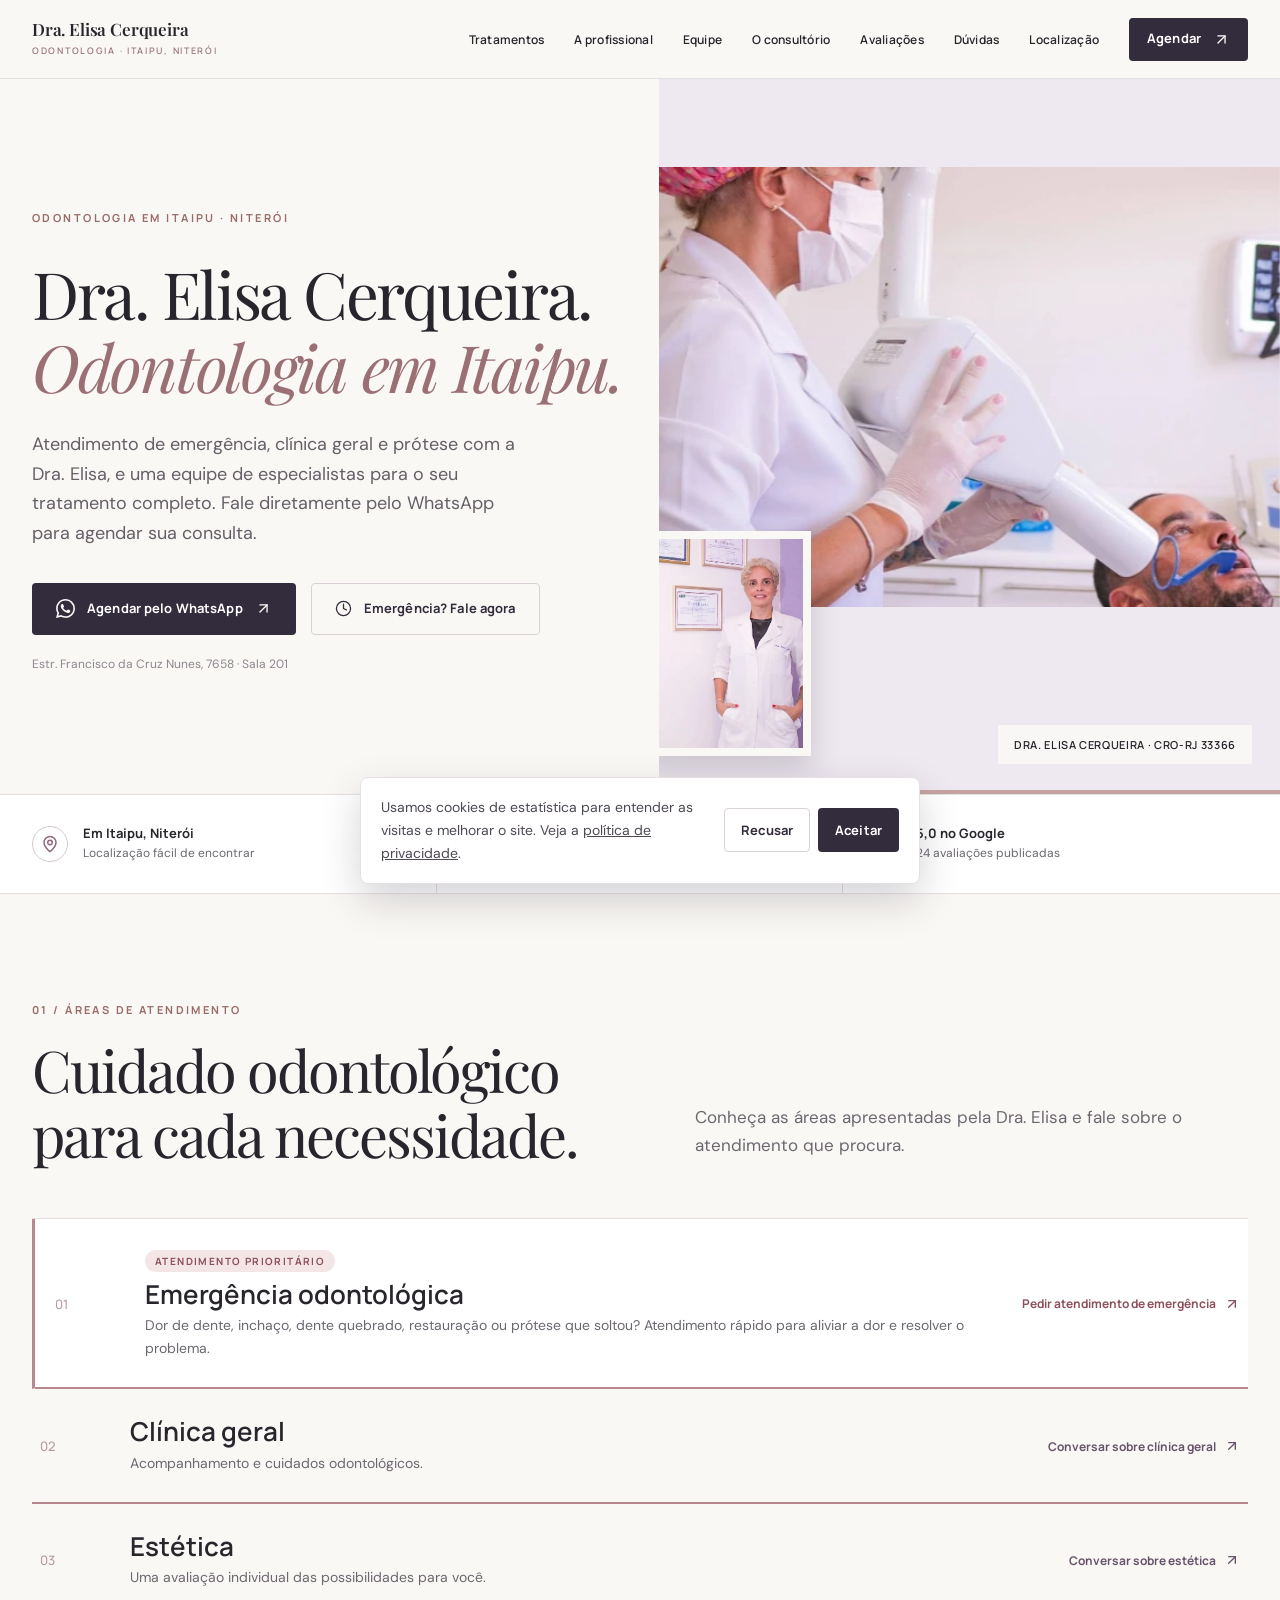
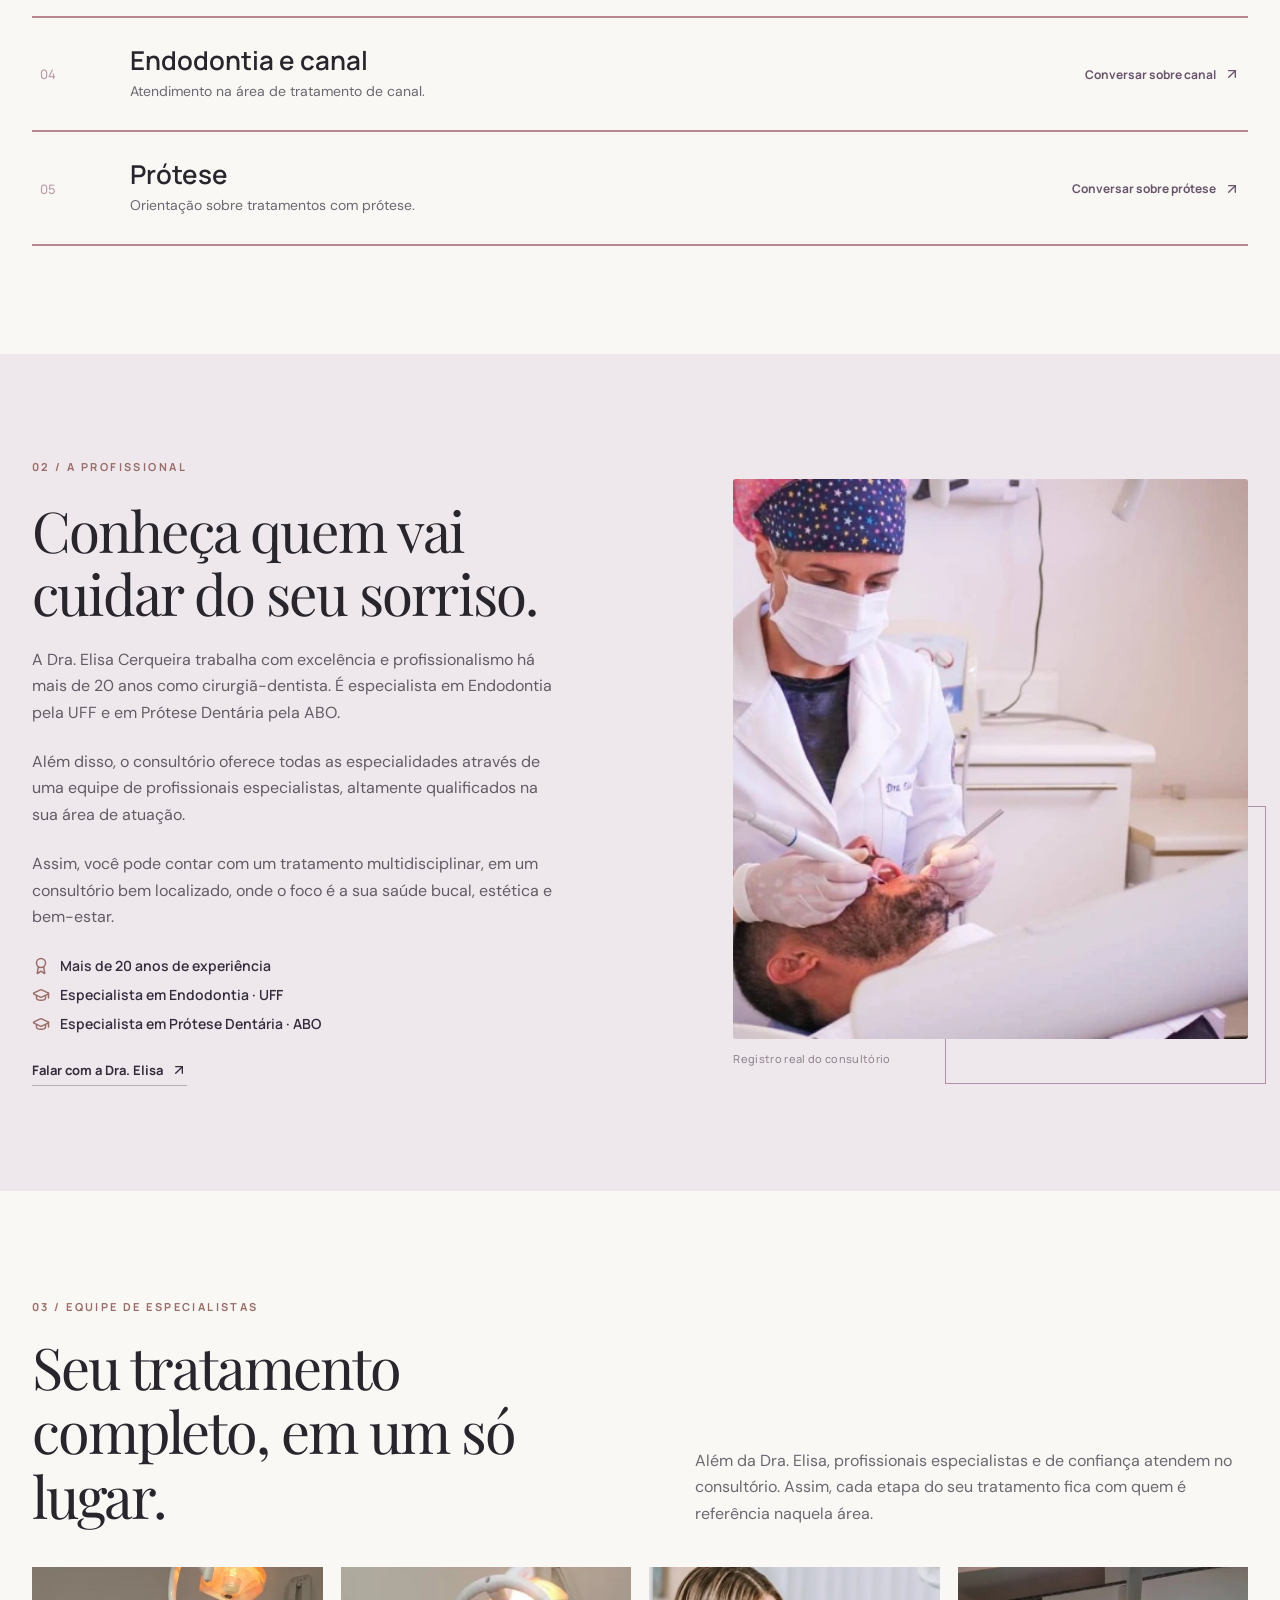
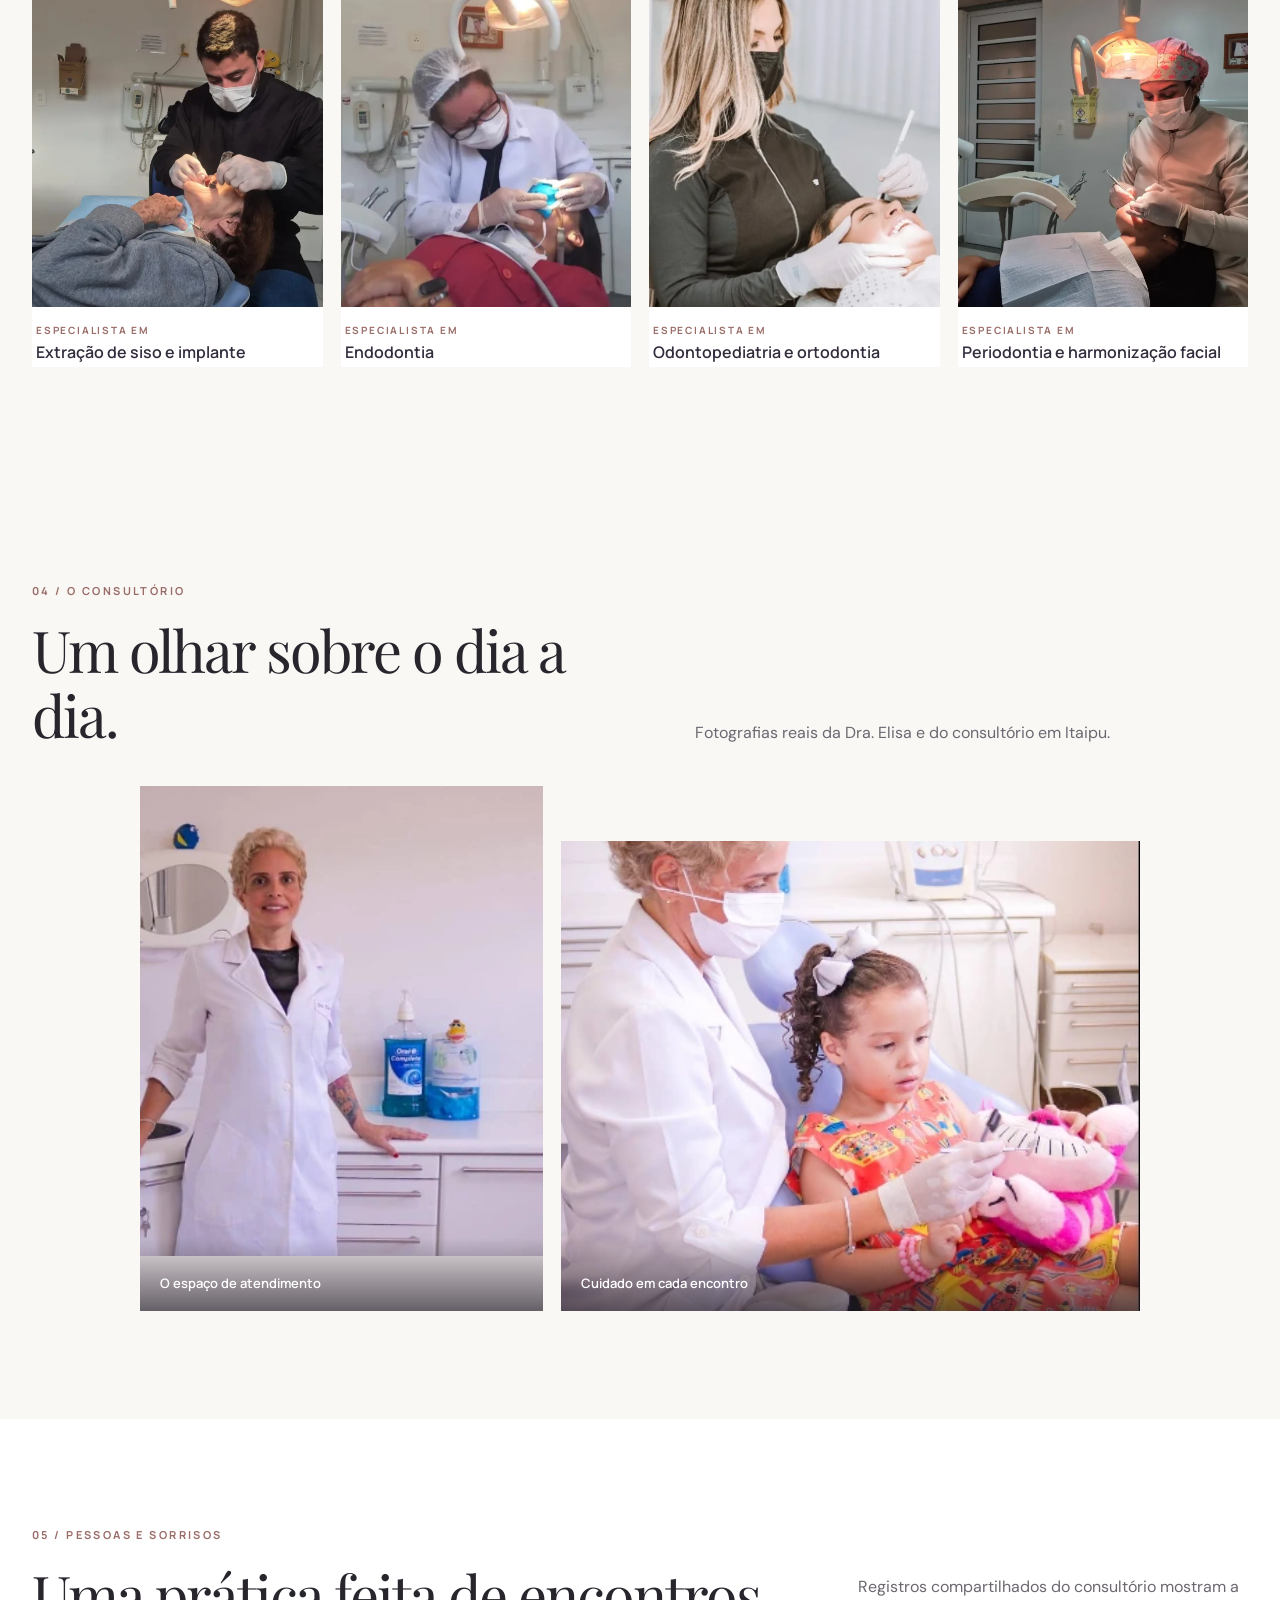
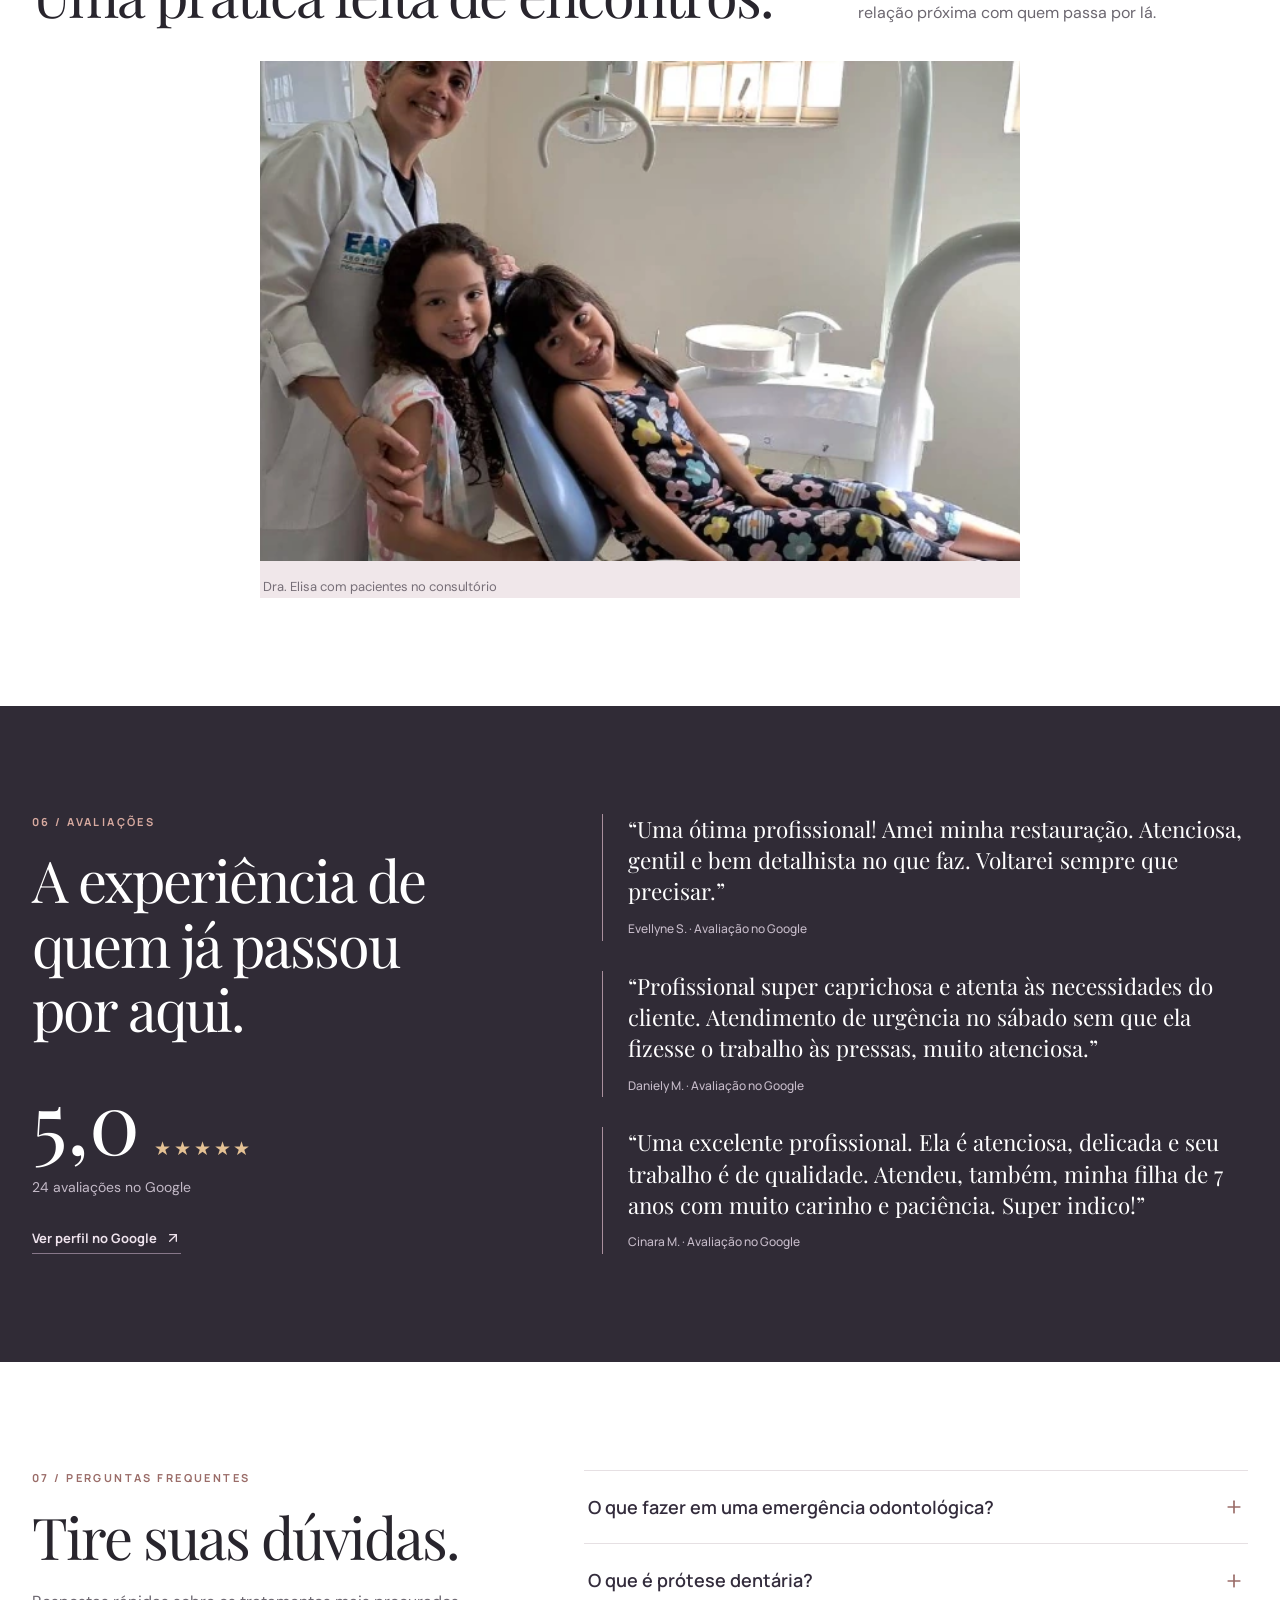
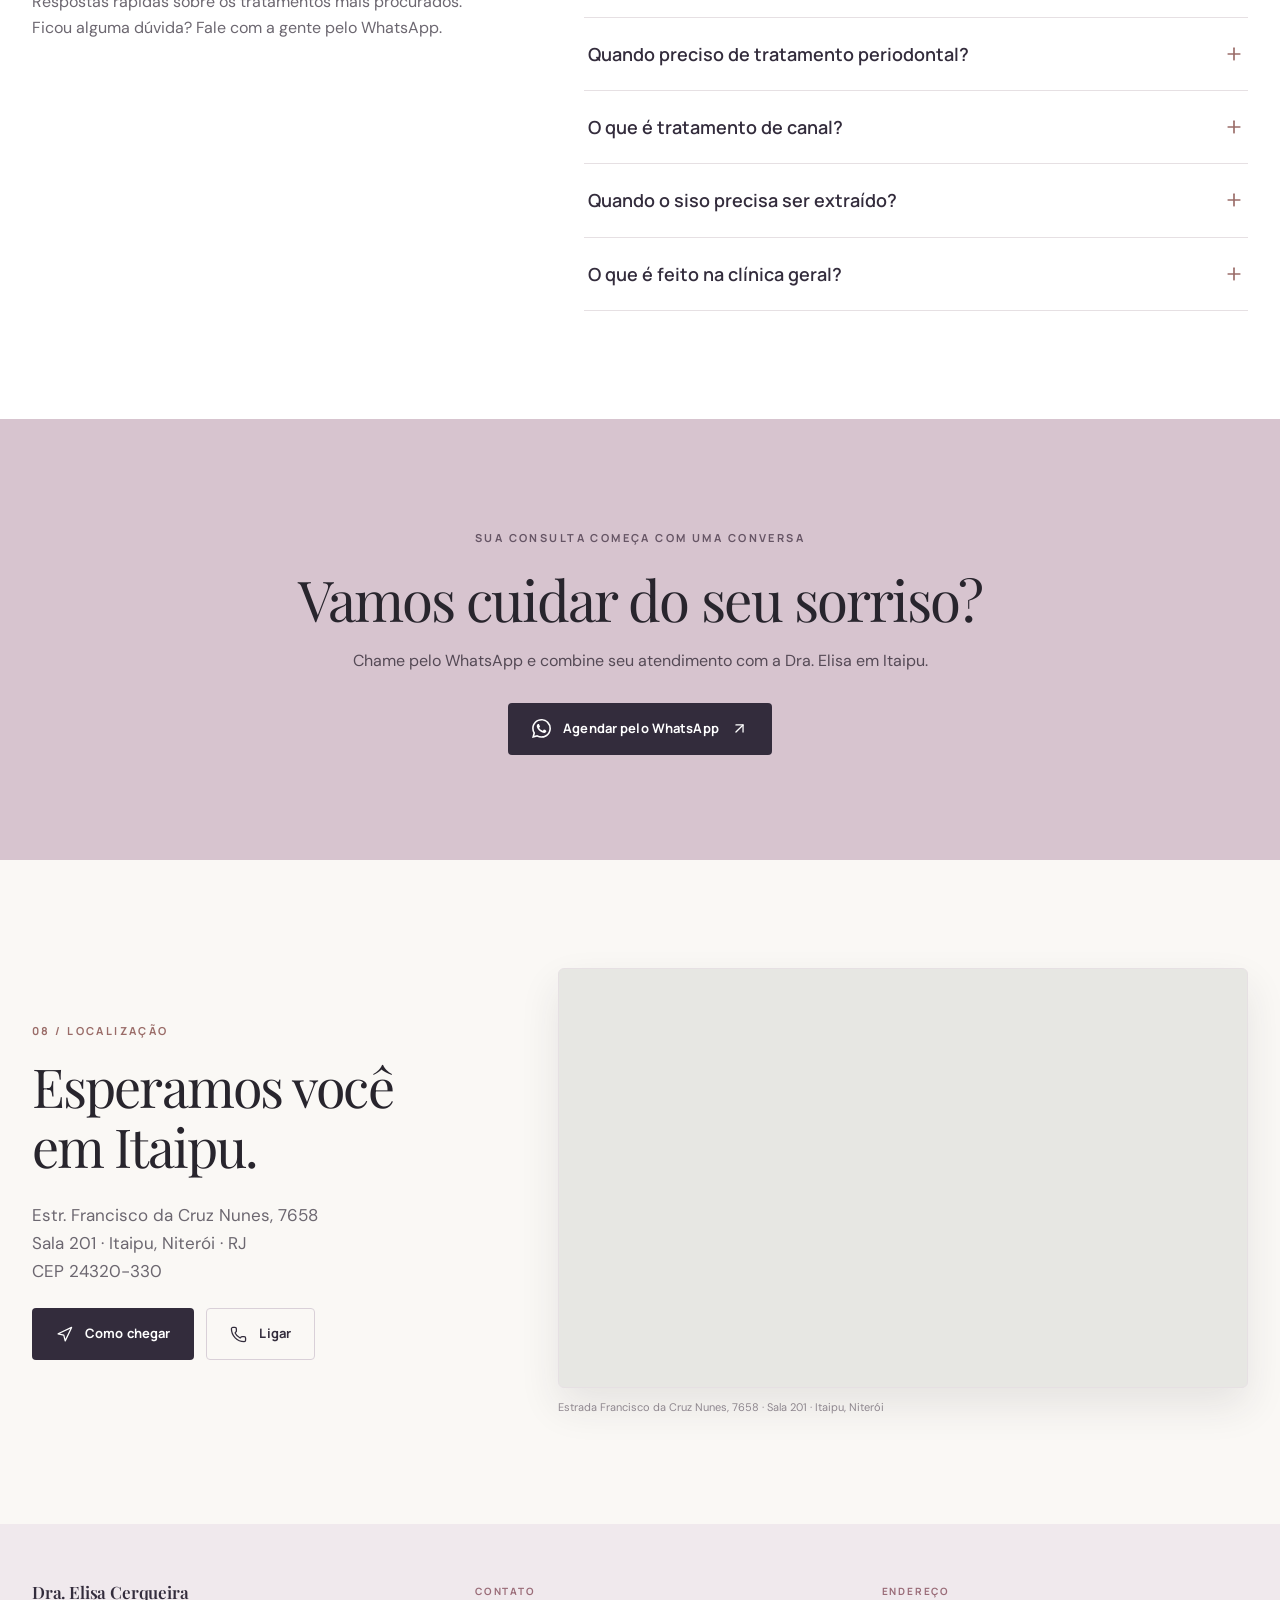
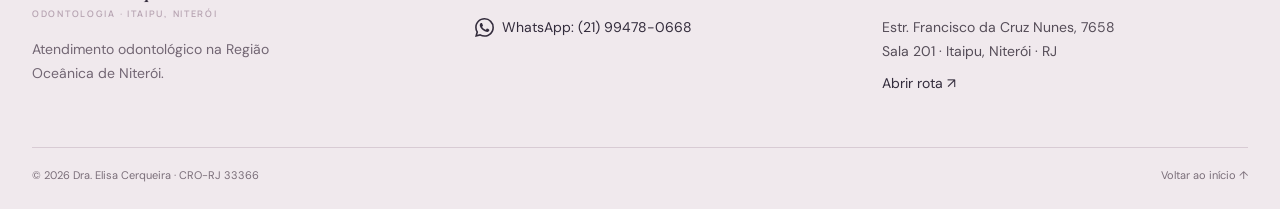
==== commit ed0849f1: "Prepara o site para o domínio: SEO, CSP, LGPD, privacidade e 404 - canonical, Open Graph, Twitter e " ====
--- a/index.html
+++ b/index.html
@@ -2,74 +2,36 @@
 <html lang="pt-BR">
 <head>
   <meta charset="utf-8">
-<!-- This site is hosted on Netlify. Anyone can build and deploy a site
-     like this one for free: https://netlify.new/?utm_campaign=loops&utm_source=ai-legible&utm_medium=owned&utm_content=comment&utm_id=2906da20-38dd-412a-94bb-206e86753940
-     Netlify hosting facts for this site: static/SSR served via Netlify Edge. -->
   <meta name="viewport" content="width=device-width,initial-scale=1,viewport-fit=cover">
   <meta name="theme-color" content="#faf8f5">
-  <meta name="description" content="Dra. Elisa Cerqueira: odontologia em Itaipu, Niterói. Conheça o consultório, veja avaliações e agende pelo WhatsApp.">
-  <title>Dra. Elisa Cerqueira — Odontologia em Itaipu</title>
+  <meta name="description" content="Dra. Elisa Cerqueira: emergência odontológica, clínica geral e prótese em Itaipu, Niterói. Equipe de especialistas. Agende pelo WhatsApp.">
+  <title>Dra. Elisa Cerqueira — Dentista em Itaipu, Niterói | Emergência odontológica</title>
+  <link rel="canonical" href="https://draelisacerqueira.com.br/">
+  <link rel="icon" href="/favicon.ico">
+  <meta property="og:type" content="website">
+  <meta property="og:locale" content="pt_BR">
+  <meta property="og:site_name" content="Dra. Elisa Cerqueira">
+  <meta property="og:title" content="Dra. Elisa Cerqueira — Odontologia em Itaipu, Niterói">
+  <meta property="og:description" content="Emergência odontológica, clínica geral e prótese em Itaipu, Niterói. Agende pelo WhatsApp.">
+  <meta property="og:url" content="https://draelisacerqueira.com.br/">
+  <meta property="og:image" content="https://draelisacerqueira.com.br/og.jpg">
+  <meta property="og:image:width" content="1200">
+  <meta property="og:image:height" content="630">
+  <meta property="og:image:alt" content="Dra. Elisa Cerqueira atendendo no consultório em Itaipu, Niterói">
+  <meta name="twitter:card" content="summary_large_image">
+  <meta name="twitter:title" content="Dra. Elisa Cerqueira — Odontologia em Itaipu, Niterói">
+  <meta name="twitter:description" content="Emergência odontológica, clínica geral e prótese em Itaipu, Niterói. Agende pelo WhatsApp.">
+  <meta name="twitter:image" content="https://draelisacerqueira.com.br/og.jpg">
+  <script type="application/ld+json">{"@context":"https://schema.org","@type":"Dentist","@id":"https://draelisacerqueira.com.br/#consultorio","name":"Dra. Elisa Cerqueira — Odontologia","url":"https://draelisacerqueira.com.br/","image":"https://draelisacerqueira.com.br/og.jpg","logo":"https://draelisacerqueira.com.br/favicon.ico","telephone":"+55-21-99478-0668","priceRange":"$$","description":"Consultório odontológico em Itaipu, Niterói: emergência odontológica, clínica geral, prótese e equipe de especialistas.","address":{"@type":"PostalAddress","streetAddress":"Estrada Francisco da Cruz Nunes, 7658, Sala 201","addressLocality":"Niterói","addressRegion":"RJ","postalCode":"24320-330","addressCountry":"BR"},"areaServed":"Niterói, RJ","founder":{"@type":"Person","name":"Elisa Cerqueira","jobTitle":"Cirurgiã-dentista","identifier":"CRO-RJ 33366"},"aggregateRating":{"@type":"AggregateRating","ratingValue":"5.0","reviewCount":"24","bestRating":"5"},"hasMap":"https://www.google.com/maps/search/?api=1&query=Consult%C3%B3rio%20Odontol%C3%B3gico%20Dra.%20Elisa%20Cerqueira%20Itaipu%20Niter%C3%B3i"}</script>
   <link rel="preconnect" href="https://fonts.googleapis.com"><link rel="preconnect" href="https://fonts.gstatic.com" crossorigin>
   <link href="https://fonts.googleapis.com/css2?family=DM+Sans:wght@400;500;600;700&family=Manrope:wght@400;500;600;700&family=Playfair+Display:wght@400;500;600&display=swap" rel="stylesheet">
-  <link href="https://unpkg.com/aos@2.3.4/dist/aos.css" rel="stylesheet">
+  <link rel="stylesheet" href="aos.css">
   
   
-  <style>figure,blockquote,dl,dd,ul{margin:0}ul{padding:0}img,svg,iframe,video{display:block;vertical-align:middle}summary{display:block}</style>
-<style>
-    :root{--paper:#faf8f5;--white:#fff;--ink:#28252d;--muted:#6c6770;--purple:#51475d;--purple-deep:#332c3c;--lilac:#eee8f0;--line:#e6e0e3;--rose:#c58d81}
-    *{box-sizing:border-box}html{scroll-behavior:smooth}body{margin:0;background:var(--paper);color:var(--ink);font:16px/1.65 'DM Sans',sans-serif;overflow-x:hidden}a{text-decoration:none;color:inherit}button{font:inherit}img{display:block;width:100%;max-width:100%}h1,h2,h3,p,blockquote{margin:0}h1,h2,h3{line-height:1.12}h1,h2{font-family:'Playfair Display',serif;font-weight:400;letter-spacing:-.035em}h3{font-family:'Manrope',sans-serif;font-weight:600}section[id]{scroll-margin-top:85px}.wrap{width:min(1220px,calc(100% - 64px));margin:auto}.eyebrow{font:700 11px/1.4 'Manrope',sans-serif;text-transform:uppercase;letter-spacing:.22em;color:#9a6c68}.eyebrow-light{color:#d8aaa0}.section{padding:108px 0}.section-title{font-size:clamp(38px,4.5vw,64px)}.body-copy{color:var(--muted);max-width:540px}.btn{display:inline-flex;align-items:center;justify-content:center;gap:12px;border:1px solid transparent;border-radius:4px;min-height:52px;padding:13px 23px;font:700 13px/1.35 'Manrope',sans-serif;letter-spacing:.01em;text-align:center;transition:background .25s,color .25s,transform .25s,box-shadow .25s}.btn:hover{transform:translateY(-3px);box-shadow:0 12px 24px #332c3c1c}.btn svg{width:17px;height:17px;stroke-width:1.8;transition:transform .25s}.btn:hover svg{transform:translate(3px,-2px)}.btn-dark{background:var(--purple-deep);color:#fff}.btn-dark:hover{background:#5c4b65}.btn-light{background:#fff;color:var(--purple-deep)}.btn-line{border-color:#d9d0d8;background:transparent;color:var(--purple-deep)}.btn-line:hover{background:#fff}.text-link{display:inline-flex;gap:8px;align-items:center;color:var(--purple-deep);font:700 13px 'Manrope',sans-serif;border-bottom:1px solid #b9adb8;padding-bottom:6px}.text-link svg{width:16px;height:16px;transition:transform .2s}.text-link:hover svg{transform:translate(3px,-2px)}
-    .progress{position:fixed;top:0;left:0;height:3px;width:0;background:var(--rose);z-index:100;pointer-events:none}.header{position:sticky;top:0;z-index:50;background:#faf8f5fa;border-bottom:1px solid #e4dfe2}.nav{height:78px;display:flex;align-items:center;justify-content:space-between;gap:28px}.brand{display:block;min-width:190px}.brand strong{display:block;font:600 17px/1.05 'Playfair Display',serif;letter-spacing:-.01em}.brand small{display:block;font:600 9px/1.2 'Manrope',sans-serif;letter-spacing:.19em;text-transform:uppercase;color:#9c7883;margin-top:7px}.nav-links{display:flex;align-items:center;gap:30px}.nav-links>a:not(.btn){font:600 12px 'Manrope',sans-serif;letter-spacing:.02em;transition:color .2s}.nav-links>a:not(.btn):hover{color:#9a6c68}.nav .btn{min-height:43px;padding:10px 17px}.menu-toggle{display:none;background:none;border:0;min-width:44px;min-height:44px;padding:10px;color:var(--purple-deep)}
-    .hero{min-height:715px;display:grid;grid-template-columns:1.03fr .97fr;position:relative}.hero-copy{padding:100px max(32px,calc((100vw - 1220px)/2)) 88px;display:flex;flex-direction:column;align-items:flex-start;justify-content:center;min-width:0}.hero-copy .eyebrow{margin-bottom:30px}.hero h1{font-size:clamp(52px,5.1vw,78px);max-width:690px}.hero h1 em{font-style:italic;color:#9b7074}.hero-lead{color:#655f68;font-size:18px;max-width:500px;margin:28px 0 34px}.hero-actions{display:flex;gap:15px;align-items:center;flex-wrap:wrap}.hero-sub{color:#8d858d;font-size:12px;margin-top:20px}.hero-images{position:relative;background:var(--lilac);overflow:hidden}.hero-main{position:absolute;inset:0 auto 0 30%;height:100%;object-fit:cover;object-position:50% 0;width:70%;filter:saturate(.95)}.hero-side{position:absolute;left:0;bottom:44px;width:39%;height:46%;object-fit:cover;object-position:50% 20%;border:8px solid var(--paper);box-shadow:0 12px 28px #2b243030}.hero-image-label{position:absolute;right:28px;bottom:30px;background:#faf8f5eb;padding:12px 16px;backdrop-filter:blur(8px);font:600 11px 'Manrope',sans-serif;letter-spacing:.06em}@keyframes photoArrive{from{opacity:.6;transform:scale(1.045)}to{opacity:1;transform:scale(1)}}.hero-main{animation:photoArrive 1.2s ease-out both}.hero-images:after{content:"";position:absolute;inset:auto 0 0 0;height:4px;background:#c6a3a3}.hero-marker{position:absolute;bottom:0;left:0;height:1px}
-    .detail-line{border-top:1px solid var(--line);border-bottom:1px solid var(--line);background:#fff}.detail-grid{display:grid;grid-template-columns:repeat(3,1fr)}.detail{padding:29px 22px;border-right:1px solid var(--line);display:flex;gap:15px;align-items:center}.detail:first-child{padding-left:0}.detail:last-child{border:0}.detail-icon{width:36px;height:36px;display:grid;place-items:center;border-radius:50%;border:1px solid #d5c9d1;color:#8d687f;flex:none}.detail-icon svg{width:18px}.detail strong{display:block;font:700 13px 'Manrope',sans-serif}.detail span:last-child{display:block;color:var(--muted);font-size:12px;margin-top:2px}
-    .intro-head{display:grid;grid-template-columns:1fr 1fr;gap:9%;align-items:end;margin-bottom:52px}.intro-head .eyebrow{display:block;margin-bottom:20px}.intro-head .body-copy{font-size:17px;padding-bottom:7px}.treatment-list{border-top:1px solid var(--line)}.treatment{display:grid;grid-template-columns:65px minmax(0,1fr) 245px;gap:25px;align-items:center;padding:28px 8px;border-bottom:1px solid var(--line);transition:padding .3s,background .3s}.treatment:hover{padding-left:20px;background:#fff}.treatment-num{color:#b99ba7;font:500 13px 'Manrope',sans-serif}.treatment h3{font-size:26px}.treatment p{color:var(--muted);font-size:14px;margin-top:5px}.treatment a{justify-self:end;display:flex;gap:8px;align-items:center;color:#67546b;font:700 12px 'Manrope',sans-serif;white-space:nowrap}.treatment a svg{width:16px;transition:transform .2s}.treatment a:hover svg{transform:translate(3px,-2px)}
-    .story{background:#eee8ed;padding:105px 0}.story-grid{display:grid;grid-template-columns:1.08fr .92fr;gap:8%;align-items:center}.story-copy .eyebrow{display:block;margin-bottom:23px}.story-copy h2{font-size:clamp(41px,4.4vw,62px);max-width:580px}.story-copy p{color:#625c65;max-width:530px;margin:23px 0 0}.story-copy .text-link{margin-top:28px}.story-photo{height:560px;object-fit:cover;object-position:left center;border-radius:3px}.story-photo-frame{position:relative}.story-photo-frame:before{content:"";position:absolute;width:62%;height:47%;border:1px solid #ae90a7;right:-18px;bottom:-18px;z-index:0}.story-photo{position:relative}.photo-credit{display:block;color:#938891;font:500 11px 'Manrope',sans-serif;letter-spacing:.03em;margin-top:12px}
-    .practice-intro{display:grid;grid-template-columns:1fr 1fr;gap:9%;align-items:end;margin-bottom:40px}.practice-intro .eyebrow{display:block;margin-bottom:19px}.practice-gallery{display:grid;grid-template-columns:1.06fr .94fr;gap:18px}.practice-card{position:relative;overflow:hidden;background:#e8e1e5;min-height:470px}.practice-card:first-child{margin-top:55px}.practice-card img{height:470px;object-fit:cover;transition:transform .7s cubic-bezier(.2,.8,.2,1);filter:saturate(.96)}.practice-card:hover img{transform:scale(1.04)}.practice-card:nth-child(1) img{object-position:center 42%}.practice-card:nth-child(2) img{object-position:center 38%}.practice-card figcaption{position:absolute;left:0;bottom:0;right:0;padding:36px 20px 19px;color:#fff;background:linear-gradient(transparent,#211c25a8);font:600 13px 'Manrope',sans-serif}
-    .human{background:#fff}.human-head{display:flex;justify-content:space-between;gap:40px;align-items:end;margin-bottom:35px}.human-head .eyebrow{display:block;margin-bottom:19px}.human-head .body-copy{max-width:390px}.human-gallery{display:block;max-width:960px;margin:auto}.human-gallery figure{margin:0;overflow:hidden;position:relative;background:#f0e7ea}.human-gallery img{height:500px;object-fit:cover;transition:transform .7s cubic-bezier(.2,.8,.2,1)}.human-gallery figure:hover img{transform:scale(1.04)}.human-gallery figure:first-child img{object-position:50% 30%}.human-gallery figcaption{padding:15px 3px 0;color:#766e77;font-size:13px}
-    .reviews{background:#302b36;color:#fff}.reviews .eyebrow{display:block;margin-bottom:18px}.review-layout{display:grid;grid-template-columns:.82fr 1.18fr;gap:10%}.review-score{display:flex;align-items:baseline;gap:14px;margin:36px 0 12px}.review-score strong{font:400 85px/1 'Playfair Display',serif}.review-score .stars{color:#e4c194;letter-spacing:.15em;font-size:19px}.review-count{color:#c4bac8;font-size:14px}.review-quotes{display:grid;gap:20px}.review-quotes blockquote{border-left:1px solid #a98f9d;padding:0 0 0 25px}.review-quotes p{font:400 clamp(20px,2.2vw,30px)/1.4 'Playfair Display',serif}.review-quotes cite{display:block;font:500 12px 'Manrope',sans-serif;color:#c6bbc9;font-style:normal;margin-top:12px}.reviews .text-link{color:#efe3ed;border-color:#877789;margin-top:30px}
-    .social-band{padding:75px 0;border-bottom:1px solid var(--line)}.social-inner{display:flex;align-items:center;justify-content:space-between;gap:35px}.social-inner .eyebrow{display:block;margin-bottom:13px}.social-inner h2{font-size:clamp(34px,3.5vw,50px)}.social-inner p{color:var(--muted);margin-top:12px}.social-inner .btn{flex:none}
-    .cta{padding:105px 0;background:#d7c4cf;text-align:center}.cta .eyebrow{color:#665565}.cta h2{font-size:clamp(40px,4.4vw,63px);max-width:800px;margin:17px auto 18px}.cta p{color:#554a56;max-width:580px;margin:0 auto 28px}.location-grid{display:grid;grid-template-columns:.78fr 1.22fr;gap:7%;align-items:center}.location .eyebrow{display:block;margin-bottom:17px}.location h2{font-size:clamp(40px,4.2vw,60px)}.address{color:var(--muted);font-size:17px;margin:25px 0 23px}.location-actions{display:flex;gap:12px;flex-wrap:wrap}.map{height:420px;border-radius:3px;background:#e7e7e3;overflow:hidden}.map-note{color:#938b92;font-size:11px;margin-top:10px}.footer{background:#221f26;color:#f4eef3;padding:50px 0 28px}.footer-top{display:flex;justify-content:space-between;gap:30px}.footer .brand small{color:#b7a4b2}.footer-links{display:flex;gap:23px;flex-wrap:wrap;font:600 12px 'Manrope',sans-serif}.footer-links a:hover{color:#e4b8b9}.footer-bottom{border-top:1px solid #ffffff26;margin-top:42px;padding-top:18px;color:#aea3af;font-size:11px}.mobile-book{display:none}
-    @media(max-width:1000px){.wrap{width:min(100% - 48px,1220px)}.nav-links{gap:17px}.nav-links>a:not(.btn){font-size:11px}.hero{min-height:640px}.hero-copy{padding:75px 35px}.hero h1{font-size:clamp(48px,5.5vw,64px)}.hero-side{width:42%}.detail{padding:21px 12px}.story-photo{height:490px}.practice-card,.practice-card img{min-height:380px;height:380px}.human-gallery img{height:390px}}
-    @media(max-width:720px){body{padding-bottom:calc(72px + env(safe-area-inset-bottom))}.wrap{width:min(100% - 36px,520px)}.section{padding:72px 0}.nav{height:67px}.brand{min-width:0}.brand strong{font-size:15px}.brand small{font-size:8px}.menu-toggle{display:grid;place-items:center}.nav-links{display:none;position:absolute;top:67px;left:0;right:0;padding:16px 18px 22px;flex-direction:column;align-items:stretch;gap:1px;background:var(--paper);box-shadow:0 18px 30px #2a243029}.nav-links.open{display:flex}.nav-links>a:not(.btn){display:block;font-size:13px;padding:11px 4px;min-height:44px}.nav-links .btn{margin-top:10px}.hero{display:flex;flex-direction:column;min-height:0}.hero-copy{padding:55px 18px 38px;width:min(100%,556px);margin:auto}.hero-copy .eyebrow{margin-bottom:17px}.hero h1{font-size:clamp(45px,11vw,63px)}.hero-lead{font-size:16px;margin:20px 0 25px}.hero-actions{width:100%}.hero-actions .btn{width:100%}.hero-sub{font-size:11px;margin-top:13px}.hero-images{height:390px}.hero-main{left:16%;width:84%;object-position:center top}.hero-side{left:18px;bottom:23px;width:31%;height:52%;border-width:5px}.hero-image-label{right:14px;bottom:14px;font-size:9px;padding:8px 10px}.detail-grid{grid-template-columns:1fr}.detail{padding:17px 0;border-right:0;border-bottom:1px solid var(--line)}.detail:last-child{border:0}.detail-icon{width:33px;height:33px}.intro-head,.practice-intro{display:block;margin-bottom:28px}.intro-head .body-copy,.practice-intro .body-copy{margin-top:17px;font-size:15px}.section-title{font-size:42px}.treatment{grid-template-columns:31px 1fr;gap:12px;padding:23px 0}.treatment:hover{padding-left:0;background:transparent}.treatment h3{font-size:22px}.treatment p{font-size:13px}.treatment a{grid-column:2;justify-self:start;margin-top:5px}.story{padding:72px 0}.story-grid{display:flex;flex-direction:column;gap:36px}.story-copy h2{font-size:42px}.story-copy p{font-size:15px}.story-photo{height:430px}.story-photo-frame{width:calc(100% - 14px)}.story-photo-frame:before{right:-14px;bottom:-14px}.practice-gallery{grid-template-columns:1fr;gap:17px}.practice-card:first-child{margin-top:0}.practice-card,.practice-card img{height:320px;min-height:320px}.practice-card:nth-child(1) img{object-position:50% 40%}.human-head{display:block}.human-head .body-copy{margin-top:15px}.human-gallery{grid-template-columns:1fr;gap:25px}.human-gallery img{height:320px}.human-gallery figure:nth-child(2) img{height:300px}.reviews{padding:72px 0}.review-layout{display:block}.review-score{margin:24px 0 6px}.review-score strong{font-size:72px}.review-quotes{margin-top:39px;gap:28px}.review-quotes p{font-size:24px}.social-band{padding:70px 0}.social-inner{display:block}.social-inner .btn{margin-top:25px}.cta{padding:72px 0}.cta h2{font-size:43px}.location-grid{display:block}.location .map{margin-top:32px;height:360px}.footer-top{display:block}.footer-links{margin-top:27px;gap:15px 22px}.mobile-book{display:block;position:fixed;bottom:0;left:0;right:0;z-index:60;padding:10px 18px calc(10px + env(safe-area-inset-bottom));background:#faf8f5ee;backdrop-filter:blur(12px);box-shadow:0 -8px 26px #2a24301c;transition:transform .25s}.mobile-book .btn{width:100%;min-height:48px}.mobile-book.hidden{transform:translateY(110%)}.location{padding-bottom:84px}}
-    @media(max-width:390px){.hero h1{font-size:43px}.hero-images{height:355px}.hero-side{height:48%}.section-title,.story-copy h2{font-size:39px}}
-    @media(prefers-reduced-motion:reduce){html{scroll-behavior:auto}*,*:before,*:after{animation-duration:.01ms!important;transition-duration:.01ms!important;scroll-behavior:auto!important}[data-aos]{opacity:1!important;transform:none!important}}
-  </style>
-<style>
-.hero-main{inset:88px 0 auto 0;width:100%;height:440px;object-fit:cover;object-position:35% center;animation:photoArrive 1.2s ease-out both}.hero-side{left:-18px;bottom:38px;width:170px;height:225px;object-fit:cover;object-position:center top}.hero-image-label{background:#faf8f5f0}
-.practice-gallery{grid-template-columns:.82fr 1.18fr}.practice-card:first-child{margin-top:0}.practice-card:first-child img{object-position:center 28%}.practice-card:nth-child(2){margin-top:55px}.story-photo{object-position:left center}
-.wa-icon{display:inline-flex;align-items:center;justify-content:center}.wa-icon svg{display:block;width:19px;height:19px;fill:currentColor}.footer{background:#f0e9ed;color:var(--purple-deep);padding:60px 0 25px}.footer-grid{display:grid;grid-template-columns:1.1fr 1fr 1fr;gap:40px}.footer-brand p{font-size:14px;color:#726673;max-width:250px;margin-top:19px}.footer-label{display:block;color:#9a6c78;text-transform:uppercase;letter-spacing:.18em;font:700 10px 'Manrope',sans-serif;margin-bottom:18px}.footer-grid>div:nth-child(n+2) a{display:flex;align-items:center;gap:8px;font-size:14px;margin:9px 0}.footer-grid a:hover{color:#a16b78}.footer-grid address{font-size:14px;font-style:normal;line-height:1.7;color:#554d58}.footer-bottom{border-top:1px solid #d8cbd4;color:#7a6e79;display:flex;justify-content:space-between;gap:20px}.footer-bottom a:hover{text-decoration:underline}
-.map{position:relative;isolation:isolate;overflow:hidden;touch-action:pan-y;background:#e7e7e3}.map-canvas{position:absolute;width:900px;height:650px;left:50%;top:50%;transform:translate(-50%,-50%);transform-origin:center;cursor:grab;touch-action:none;user-select:none}.map-canvas.dragging{cursor:grabbing}.map-canvas img{position:absolute;inset:0;width:900px;height:650px;max-width:none;pointer-events:none}.map-marker{position:absolute;left:450px;top:325px;width:42px;height:50px;transform:translate(-50%,-100%);border:0;background:transparent;color:#416f94;padding:0;cursor:pointer;filter:drop-shadow(0 3px 4px #0005)}.map-marker svg{width:42px;height:50px}.map-controls{position:absolute;z-index:2;top:12px;left:12px;display:grid;background:#fff;box-shadow:0 2px 8px #0002}.map-controls button{width:44px;height:44px;border:0;background:#fff;color:#25232a;font-size:25px;line-height:1;cursor:pointer}.map-controls button+button{border-top:1px solid #ddd}.map-controls button:hover{background:#f3edf1}.map-popup{position:absolute;z-index:2;left:50%;top:37%;transform:translateX(-50%);width:max-content;max-width:calc(100% - 30px);padding:10px 14px;background:#fff;box-shadow:0 3px 10px #0003;border-radius:4px;font:600 12px 'Manrope',sans-serif}.map-popup[hidden]{display:none}.map-attribution{position:absolute;right:0;bottom:0;background:#ffffffdc;padding:2px 6px;font-size:10px;color:#333}.map-attribution a{text-decoration:underline}.treatment{position:relative}.treatment:after{content:"";position:absolute;left:0;bottom:-1px;width:0;height:2px;background:#b98790;transition:width .7s ease}.treatment.aos-animate:after{width:100%}.treatment a{min-height:44px;align-items:center}.btn:active{transform:scale(.985)}:focus-visible{outline:2px solid #8d5e74;outline-offset:3px}
-@media(max-width:720px){body{padding-bottom:0}.header{padding-top:env(safe-area-inset-top)}.hero-images{height:370px}.hero-main{top:18px;left:0;width:100%;height:285px;object-position:35% center}.hero-side{left:16px;bottom:16px;width:110px;height:145px}.hero-image-label{right:10px;bottom:10px}.practice-gallery{grid-template-columns:1fr}.practice-card:nth-child(2){margin-top:0}.practice-card:first-child,.practice-card:first-child img{height:420px;min-height:420px}.story-photo{height:350px}.footer{padding:50px 0 20px}.footer-grid{grid-template-columns:1fr;gap:27px}.footer-bottom{display:block}.footer-bottom a{display:block;margin-top:9px}.map{touch-action:auto}}
-</style><style>
-.credentials{list-style:none;padding:0;margin:26px 0 0;display:grid;gap:10px}.credentials li{display:flex;align-items:center;gap:10px;font:600 14px 'Manrope',sans-serif;color:var(--purple-deep)}.credentials svg{width:18px;height:18px;color:#9a6c68;flex:none}
-.team-grid{display:grid;grid-template-columns:repeat(4,1fr);gap:18px}.team-card{margin:0;background:#fff}.team-card img{height:340px;object-fit:cover;object-position:center 30%;transition:transform .7s cubic-bezier(.2,.8,.2,1)}.team-card{overflow:hidden}.team-card:hover img{transform:scale(1.04)}.team-card figcaption{padding:16px 4px 4px;font:600 16px/1.3 'Manrope',sans-serif;color:var(--purple-deep)}.team-card figcaption span{display:block;font:700 10px/1.4 'Manrope',sans-serif;text-transform:uppercase;letter-spacing:.18em;color:#9a6c68;margin-bottom:5px}
-.faq{background:#fff}.faq-grid{display:grid;grid-template-columns:.8fr 1.2fr;gap:9%}.faq .eyebrow{display:block;margin-bottom:19px}.faq .body-copy{margin-top:20px}.faq-list{border-top:1px solid var(--line)}.faq-list details{border-bottom:1px solid var(--line)}.faq-list summary{list-style:none;cursor:pointer;display:flex;justify-content:space-between;align-items:center;gap:20px;padding:24px 4px;min-height:44px;font:600 18px/1.35 'Manrope',sans-serif;color:var(--purple-deep)}.faq-list summary::-webkit-details-marker{display:none}.faq-list summary svg{width:20px;height:20px;flex:none;color:#9a6c68;transition:transform .25s}.faq-list details[open] summary svg{transform:rotate(45deg)}.faq-list details p{color:var(--muted);padding:0 4px 24px;max-width:620px}
-.nav-links>a{white-space:nowrap}
-@media(max-width:1100px) and (min-width:721px){.nav-links{gap:18px}.nav-links>a.nav-extra{display:none}}
-@media(max-width:1000px){.team-grid{grid-template-columns:repeat(2,1fr)}.team-card img{height:300px}}
-@media(max-width:720px){.team-grid{grid-template-columns:1fr}.team-card img{height:280px}.faq-grid{display:block}.faq-list{margin-top:32px}.faq-list summary{font-size:16px;padding:20px 0}}
-</style><script>document.documentElement.classList.add("js")</script>
-<style>
-.header{transition:box-shadow .3s,background .3s}.header.scrolled{box-shadow:0 10px 30px #2a24301a;background:#faf8f5fa}
-.map{border-radius:6px;box-shadow:0 18px 40px #2a243019;border:1px solid var(--line)}.map iframe{display:block;width:100%;height:100%;border:0;filter:saturate(.85)}
-.hero-copy>*{animation:heroRise .95s cubic-bezier(.2,.8,.2,1) both}.hero-copy>*:nth-child(2){animation-delay:.12s}.hero-copy>*:nth-child(3){animation-delay:.24s}.hero-copy>*:nth-child(4){animation-delay:.36s}.hero-copy>*:nth-child(5){animation-delay:.48s}@keyframes heroRise{from{opacity:0;transform:translateY(26px)}to{opacity:1;transform:none}}
-.hero-side{animation:sideIn 1.1s .45s cubic-bezier(.2,.8,.2,1) both}@keyframes sideIn{from{opacity:0;transform:translate(-22px,22px)}to{opacity:1;transform:none}}
-.js .reveal{clip-path:inset(0 0 100% 0);transition:clip-path 1.15s cubic-bezier(.77,0,.18,1)}.js .reveal img{transform:scale(1.14);transition:transform 1.6s cubic-bezier(.2,.8,.2,1)}.js .reveal.in{clip-path:inset(0 0 0 0)}.js .reveal.in img{transform:scale(1)}.js .reveal.in:hover img{transform:scale(1.04);transition-duration:.7s}
-.team-card figcaption{position:relative}.team-card figcaption:after{content:"";position:absolute;left:4px;bottom:-2px;width:0;height:1px;background:#b98790;transition:width .5s ease}.team-card:hover figcaption:after{width:48px}
-.human-gallery{max-width:760px}.practice-gallery{max-width:1000px;margin:auto}
-@media(max-width:720px){.text-link{min-height:44px;padding-bottom:4px;align-items:center}.footer-grid a{min-height:44px;margin:0!important}.footer-bottom a{display:flex;align-items:center;min-height:44px;margin-top:4px}.brand{min-height:44px;display:flex;flex-direction:column;justify-content:center}.brand small{font-size:9.5px;letter-spacing:.14em}.team-card figcaption span,.footer-label{font-size:11px}.map{height:320px}}
-@media(prefers-reduced-motion:reduce){.js .reveal{clip-path:none}.js .reveal img{transform:none}}
-/* desempenho de rolagem: so opacity/transform (processados pela placa de video) */
-.js .reveal{clip-path:none;opacity:0;transform:translateY(36px);transition:opacity .9s ease,transform 1.1s cubic-bezier(.2,.8,.2,1)}.js .reveal.in{clip-path:none;opacity:1;transform:none}.js .reveal img,.js .reveal.in img{transform:none;transition:transform .7s cubic-bezier(.2,.8,.2,1)}.js .reveal.in:hover img{transform:scale(1.04)}
-.hero-main,.practice-card img,.map iframe{filter:none!important}
-.progress{width:100%!important;transform:scaleX(0);transform-origin:0 50%;will-change:transform}
-.treatment:after,.treatment.aos-animate:after{width:100%;transform:scaleX(0);transform-origin:0 50%;transition:transform .7s ease}.treatment.aos-animate:after{transform:scaleX(1)}
-.team-card figcaption:after,.team-card:hover figcaption:after{width:48px;transform:scaleX(0);transform-origin:0 50%;transition:transform .5s ease}.team-card:hover figcaption:after{transform:scaleX(1)}
-.header,.header.scrolled{transition:none}.mobile-book{-webkit-backdrop-filter:none;backdrop-filter:none;background:#faf8f5}
-.map-load{position:absolute;inset:0;width:100%;height:100%;border:0;padding:0;cursor:pointer;background:#e7e7e3 url(mapa.webp) center/cover no-repeat;display:grid;place-items:center}.map-load span{display:inline-flex;align-items:center;gap:10px;background:#fff;color:var(--purple-deep);padding:13px 20px;border-radius:4px;font:700 13px 'Manrope',sans-serif;box-shadow:0 8px 24px #2a243033;transition:transform .25s}.map-load:hover span{transform:translateY(-2px)}.map-load svg{width:18px;height:18px}.map{position:relative}
-.map-load{transition:opacity .5s}.map-load.gone{opacity:0;pointer-events:none}.treatment-urgent{background:#fff;border-left:3px solid #b98790;padding-left:20px}.treatment-urgent:hover{padding-left:28px}.urgent-badge{display:inline-block;margin-bottom:8px;padding:4px 10px;border-radius:999px;background:#f4e6e6;color:#8d4f5c;font:700 10px/1.4 Manrope,sans-serif;letter-spacing:.14em;text-transform:uppercase}.treatment-urgent a{color:#8d4f5c}@media(max-width:720px){.treatment-urgent{padding-left:14px;padding-right:10px}.treatment-urgent:hover{padding-left:14px}}
-.review-quotes{gap:30px}.review-quotes p{font-size:clamp(19px,1.75vw,24px)}@media(max-width:720px){.review-quotes p{font-size:20px}}
-@media(prefers-reduced-motion:reduce){.js .reveal{opacity:1;transform:none}}
-</style></head>
+  <link rel="stylesheet" href="style.css">
+
+<script src="head.js"></script>
+</head>
 
 
 <body>
@@ -92,30 +54,8 @@
   <section class="section location" id="localizacao"><div class="wrap location-grid"><div data-aos="fade-up"><span class="eyebrow">08 / Localização</span><h2>Esperamos você em Itaipu.</h2><p class="address">Estr. Francisco da Cruz Nunes, 7658<br>Sala 201 · Itaipu, Niterói · RJ<br>CEP 24320-330</p><div class="location-actions"><a class="btn btn-dark" href="https://www.google.com/maps/dir/?api=1&destination=Estrada%20Francisco%20da%20Cruz%20Nunes%207658%20Itaipu%20Niter%C3%B3i%20RJ" target="_blank" rel="noopener"><svg xmlns="http://www.w3.org/2000/svg" width="24" height="24" viewBox="0 0 24 24" fill="none" stroke="currentColor" stroke-width="2" stroke-linecap="round" stroke-linejoin="round" aria-hidden="true" class="lucide"><polygon points="3 11 22 2 13 21 11 13 3 11"></polygon></svg> Como chegar</a><a class="btn btn-line" href="tel:+5521994780668"><svg xmlns="http://www.w3.org/2000/svg" width="24" height="24" viewBox="0 0 24 24" fill="none" stroke="currentColor" stroke-width="2" stroke-linecap="round" stroke-linejoin="round" aria-hidden="true" class="lucide"><path d="M13.832 16.568a1 1 0 0 0 1.213-.303l.355-.465A2 2 0 0 1 17 15h3a2 2 0 0 1 2 2v3a2 2 0 0 1-2 2A18 18 0 0 1 2 4a2 2 0 0 1 2-2h3a2 2 0 0 1 2 2v3a2 2 0 0 1-.8 1.6l-.468.351a1 1 0 0 0-.292 1.233 14 14 0 0 0 6.392 6.384"></path></svg> Ligar</a></div></div><div data-aos="fade-up" data-aos-delay="100"><div class="map"><iframe title="Mapa do consultório da Dra. Elisa Cerqueira em Itaipu, Niterói" data-src="https://maps.google.com/maps?q=Consult%C3%B3rio%20Odontol%C3%B3gico%20Dra.%20Elisa%20Cerqueira%2C%20Itaipu%2C%20Niter%C3%B3i&z=16&hl=pt-BR&output=embed" referrerpolicy="no-referrer-when-downgrade" allowfullscreen></iframe><button type="button" class="map-load" aria-label="Carregar o mapa interativo do Google"><span><svg xmlns="http://www.w3.org/2000/svg" viewBox="0 0 24 24" fill="none" stroke="currentColor" stroke-width="2" stroke-linecap="round" stroke-linejoin="round" aria-hidden="true"><path d="M20 10c0 6-8 12-8 12s-8-6-8-12a8 8 0 0 1 16 0Z"></path><circle cx="12" cy="10" r="3"></circle></svg> Carregando mapa…</span></button></div><p class="map-note">Estrada Francisco da Cruz Nunes, 7658 · Sala 201 · Itaipu, Niterói</p></div></div></section>
 </main>
 <footer class="footer" id="rodape"><div class="wrap"><div class="footer-grid"><div class="footer-brand"><a href="#inicio" class="brand"><strong>Dra. Elisa Cerqueira</strong><small>Odontologia · Itaipu, Niterói</small></a><p>Atendimento odontológico na Região Oceânica de Niterói.</p></div><div><span class="footer-label">Contato</span><a data-book href="https://wa.me/5521994780668" target="_blank" rel="noopener"><span class="wa-icon"><svg viewBox="0 0 24 24" fill="currentColor" aria-hidden="true"><path d="M17.472 14.382c-.297-.149-1.758-.867-2.03-.967-.273-.099-.471-.148-.67.15-.197.297-.767.966-.94 1.164-.173.199-.347.223-.644.075-.297-.15-1.255-.463-2.39-1.475-.883-.788-1.48-1.761-1.653-2.059-.173-.297-.018-.458.13-.606.134-.133.298-.347.446-.52.149-.174.198-.298.298-.497.099-.198.05-.371-.025-.52-.075-.149-.669-1.612-.916-2.207-.242-.579-.487-.5-.669-.51-.173-.008-.371-.01-.57-.01-.198 0-.52.074-.792.372-.272.297-1.04 1.016-1.04 2.479 0 1.462 1.065 2.875 1.213 3.074.149.198 2.096 3.2 5.077 4.487.709.306 1.262.489 1.694.625.712.227 1.36.195 1.871.118.571-.085 1.758-.719 2.006-1.413.248-.694.248-1.289.173-1.413-.074-.124-.272-.198-.57-.347m-5.421 7.403h-.004a9.87 9.87 0 01-5.031-1.378l-.361-.214-3.741.982.998-3.648-.235-.374a9.86 9.86 0 01-1.51-5.26c.001-5.45 4.436-9.884 9.888-9.884 2.64 0 5.122 1.03 6.988 2.898a9.825 9.825 0 012.893 6.994c-.003 5.45-4.437 9.884-9.885 9.884m8.413-18.297A11.815 11.815 0 0012.05 0C5.495 0 .16 5.335.157 11.892c0 2.096.547 4.142 1.588 5.945L.057 24l6.305-1.654a11.882 11.882 0 005.683 1.448h.005c6.554 0 11.89-5.335 11.893-11.893a11.821 11.821 0 00-3.48-8.413Z"/></svg></span> WhatsApp: (21) 99478-0668</a></div><div><span class="footer-label">Endereço</span><address>Estr. Francisco da Cruz Nunes, 7658<br>Sala 201 · Itaipu, Niterói · RJ</address><a href="https://www.google.com/maps/dir/?api=1&destination=Estrada%20Francisco%20da%20Cruz%20Nunes%207658%20Itaipu%20Niter%C3%B3i%20RJ" target="_blank" rel="noopener">Abrir rota ↗</a></div></div><div class="footer-bottom"><span>© <span id="year"></span> Dra. Elisa Cerqueira · CRO-RJ 33366</span><a href="#inicio">Voltar ao início ↑</a></div></div></footer>
-<div class="mobile-book" id="mobile-book"><a class="btn btn-dark" data-book href="https://wa.me/5521994780668" target="_blank" rel="noopener"><span class="wa-icon"><svg viewBox="0 0 24 24" fill="currentColor" aria-hidden="true"><path d="M17.472 14.382c-.297-.149-1.758-.867-2.03-.967-.273-.099-.471-.148-.67.15-.197.297-.767.966-.94 1.164-.173.199-.347.223-.644.075-.297-.15-1.255-.463-2.39-1.475-.883-.788-1.48-1.761-1.653-2.059-.173-.297-.018-.458.13-.606.134-.133.298-.347.446-.52.149-.174.198-.298.298-.497.099-.198.05-.371-.025-.52-.075-.149-.669-1.612-.916-2.207-.242-.579-.487-.5-.669-.51-.173-.008-.371-.01-.57-.01-.198 0-.52.074-.792.372-.272.297-1.04 1.016-1.04 2.479 0 1.462 1.065 2.875 1.213 3.074.149.198 2.096 3.2 5.077 4.487.709.306 1.262.489 1.694.625.712.227 1.36.195 1.871.118.571-.085 1.758-.719 2.006-1.413.248-.694.248-1.289.173-1.413-.074-.124-.272-.198-.57-.347m-5.421 7.403h-.004a9.87 9.87 0 01-5.031-1.378l-.361-.214-3.741.982.998-3.648-.235-.374a9.86 9.86 0 01-1.51-5.26c.001-5.45 4.436-9.884 9.888-9.884 2.64 0 5.122 1.03 6.988 2.898a9.825 9.825 0 012.893 6.994c-.003 5.45-4.437 9.884-9.885 9.884m8.413-18.297A11.815 11.815 0 0012.05 0C5.495 0 .16 5.335.157 11.892c0 2.096.547 4.142 1.588 5.945L.057 24l6.305-1.654a11.882 11.882 0 005.683 1.448h.005c6.554 0 11.89-5.335 11.893-11.893a11.821 11.821 0 00-3.48-8.413Z"/></svg></span> Agendar pelo WhatsApp <svg xmlns="http://www.w3.org/2000/svg" width="24" height="24" viewBox="0 0 24 24" fill="none" stroke="currentColor" stroke-width="2" stroke-linecap="round" stroke-linejoin="round" aria-hidden="true" class="lucide"><path d="M7 7h10v10"></path><path d="M7 17 17 7"></path></svg></a></div>
-<script src="https://unpkg.com/aos@2.3.4/dist/aos.js"></script>
-<script>
-document.addEventListener('DOMContentLoaded',()=>{
- if(window.AOS&&!matchMedia('(prefers-reduced-motion: reduce)').matches)AOS.init({duration:700,once:true,offset:45,easing:'ease-out-cubic'});
- document.getElementById('year').textContent=new Date().getFullYear();
- const message='Olá, gostaria de agendar uma consulta com a Dra. Elisa Cerqueira.';
- document.querySelectorAll('[data-book]').forEach(a=>a.href='https://wa.me/5521994780668?text='+encodeURIComponent(message));
- document.querySelectorAll('[data-service]').forEach(a=>{a.href='https://wa.me/5521994780668?text='+encodeURIComponent('Olá, gostaria de saber sobre '+a.dataset.service+' e agendar uma consulta com a Dra. Elisa Cerqueira.');a.target='_blank';a.rel='noopener'});
- const menu=document.getElementById('menu-toggle'),nav=document.getElementById('nav-links');
- function closeMenu(){nav.classList.remove('open');menu.setAttribute('aria-expanded','false');menu.setAttribute('aria-label','Abrir menu')}
- menu.addEventListener('click',()=>{const open=nav.classList.toggle('open');menu.setAttribute('aria-expanded',String(open));menu.setAttribute('aria-label',open?'Fechar menu':'Abrir menu')});
- nav.querySelectorAll('a').forEach(a=>a.addEventListener('click',closeMenu));document.addEventListener('keydown',e=>{if(e.key==='Escape')closeMenu()});
- const progress=document.getElementById('progress');let ticking=false;function updateProgress(){const max=document.documentElement.scrollHeight-innerHeight;progress.style.transform='scaleX('+(max>0?Math.min(1,scrollY/max):0)+')';ticking=false}addEventListener('scroll',()=>{if(!ticking){requestAnimationFrame(updateProgress);ticking=true}},{passive:true});updateProgress();
- const sticky=document.getElementById('mobile-book'),hero=document.getElementById('hero-book'),loc=document.getElementById('localizacao'),footer=document.getElementById('rodape');let heroVisible=true,locationVisible=false,footerVisible=false;function updateSticky(){sticky.classList.toggle('hidden',heroVisible||locationVisible||footerVisible)}
- new IntersectionObserver(e=>{heroVisible=e[0].isIntersecting;updateSticky()},{threshold:.25}).observe(hero);
- new IntersectionObserver(e=>{locationVisible=e[0].isIntersecting;updateSticky()},{threshold:0}).observe(loc);
- new IntersectionObserver(e=>{footerVisible=e[0].isIntersecting;updateSticky()},{threshold:0}).observe(footer);
- const reveals=document.querySelectorAll('.reveal');if('IntersectionObserver' in window){const io=new IntersectionObserver(es=>es.forEach(e=>{if(e.isIntersecting){e.target.querySelectorAll(":scope>.reveal").forEach(el=>el.classList.add("in"));io.unobserve(e.target)}}),{threshold:.15});reveals.forEach(el=>{el.style.transitionDelay=(el.dataset.delay||0)+"ms";io.observe(el.parentElement)})}else reveals.forEach(el=>el.classList.add('in'));
- const score=document.querySelector('.review-score strong');if(score&&!matchMedia('(prefers-reduced-motion: reduce)').matches){score.textContent='0,0';new IntersectionObserver((es,o)=>{if(!es[0].isIntersecting)return;o.disconnect();const t0=performance.now();(function tick(t){const p=Math.min(1,(t-t0)/1200),v=5*(1-Math.pow(1-p,3));score.textContent=v.toFixed(1).replace('.',',');if(p<1)requestAnimationFrame(tick)})(t0)},{threshold:.5}).observe(score)}
-
- const mapFrame=document.querySelector(".map iframe[data-src]"),mapBtn=document.querySelector(".map-load");if(mapFrame){let started=false;const load=()=>{if(started)return;started=true;mapFrame.addEventListener("load",()=>mapBtn&&mapBtn.classList.add("gone"),{once:true});mapFrame.src=mapFrame.dataset.src;mapFrame.removeAttribute("data-src")};if(mapBtn)mapBtn.addEventListener("click",load);"IntersectionObserver" in window?new IntersectionObserver((es,o)=>{if(es[0].isIntersecting){o.disconnect();load()}},{rootMargin:"500px 0px"}).observe(mapFrame.parentElement):load()}
- const header=document.querySelector('.header');let scrolled=false;addEventListener('scroll',()=>{const s=scrollY>20;if(s!==scrolled){scrolled=s;header.classList.toggle('scrolled',s)}},{passive:true});
-});
-</script>
+<div class="mobile-book" id="mobile-book"><a class="btn btn-dark" data-book href="https://wa.me/5521994780668" target="_blank" rel="noopener"><span class="wa-icon"><svg viewBox="0 0 24 24" fill="currentColor" aria-hidden="true"><path d="M17.472 14.382c-.297-.149-1.758-.867-2.03-.967-.273-.099-.471-.148-.67.15-.197.297-.767.966-.94 1.164-.173.199-.347.223-.644.075-.297-.15-1.255-.463-2.39-1.475-.883-.788-1.48-1.761-1.653-2.059-.173-.297-.018-.458.13-.606.134-.133.298-.347.446-.52.149-.174.198-.298.298-.497.099-.198.05-.371-.025-.52-.075-.149-.669-1.612-.916-2.207-.242-.579-.487-.5-.669-.51-.173-.008-.371-.01-.57-.01-.198 0-.52.074-.792.372-.272.297-1.04 1.016-1.04 2.479 0 1.462 1.065 2.875 1.213 3.074.149.198 2.096 3.2 5.077 4.487.709.306 1.262.489 1.694.625.712.227 1.36.195 1.871.118.571-.085 1.758-.719 2.006-1.413.248-.694.248-1.289.173-1.413-.074-.124-.272-.198-.57-.347m-5.421 7.403h-.004a9.87 9.87 0 01-5.031-1.378l-.361-.214-3.741.982.998-3.648-.235-.374a9.86 9.86 0 01-1.51-5.26c.001-5.45 4.436-9.884 9.888-9.884 2.64 0 5.122 1.03 6.988 2.898a9.825 9.825 0 012.893 6.994c-.003 5.45-4.437 9.884-9.885 9.884m8.413-18.297A11.815 11.815 0 0012.05 0C5.495 0 .16 5.335.157 11.892c0 2.096.547 4.142 1.588 5.945L.057 24l6.305-1.654a11.882 11.882 0 005.683 1.448h.005c6.554 0 11.89-5.335 11.893-11.893a11.821 11.821 0 00-3.48-8.413Z"/></svg></span> Agendar pelo WhatsApp <svg xmlns="http://www.w3.org/2000/svg" width="24" height="24" viewBox="0 0 24 24" fill="none" stroke="currentColor" stroke-width="2" stroke-linecap="round" stroke-linejoin="round" aria-hidden="true" class="lucide"><path d="M7 7h10v10"></path><path d="M7 17 17 7"></path></svg></a><a class="btn btn-line mb-icon" href="tel:+5521994780668" aria-label="Ligar para o consultório"><svg xmlns="http://www.w3.org/2000/svg" width="24" height="24" viewBox="0 0 24 24" fill="none" stroke="currentColor" stroke-width="2" stroke-linecap="round" stroke-linejoin="round" aria-hidden="true" class="lucide"><path d="M22 16.92v3a2 2 0 0 1-2.18 2 19.79 19.79 0 0 1-8.63-3.07 19.5 19.5 0 0 1-6-6 19.79 19.79 0 0 1-3.07-8.67A2 2 0 0 1 4.11 2h3a2 2 0 0 1 2 1.72 12.84 12.84 0 0 0 .7 2.81 2 2 0 0 1-.45 2.11L8.09 9.91a16 16 0 0 0 6 6l1.27-1.27a2 2 0 0 1 2.11-.45 12.84 12.84 0 0 0 2.81.7A2 2 0 0 1 22 16.92z"></path></svg><span>Ligar</span></a><a class="btn btn-line mb-icon" href="https://www.google.com/maps/dir/?api=1&amp;destination=Estrada%20Francisco%20da%20Cruz%20Nunes%207658%20Itaipu%20Niter%C3%B3i%20RJ" target="_blank" rel="noopener" aria-label="Como chegar ao consultório"><svg xmlns="http://www.w3.org/2000/svg" width="24" height="24" viewBox="0 0 24 24" fill="none" stroke="currentColor" stroke-width="2" stroke-linecap="round" stroke-linejoin="round" aria-hidden="true" class="lucide"><polygon points="3 11 22 2 13 21 11 13 3 11"></polygon></svg><span>Rota</span></a></div>
+<script defer src="aos.js"></script>
+<script defer src="main.js"></script>
 </body>
 </html>
--- a/style.css
+++ b/style.css
@@ -0,0 +1,66 @@
+figure,blockquote,dl,dd,ul{margin:0}ul{padding:0}img,svg,iframe,video{display:block;vertical-align:middle}summary{display:block}
+
+    :root{--paper:#faf8f5;--white:#fff;--ink:#28252d;--muted:#6c6770;--purple:#51475d;--purple-deep:#332c3c;--lilac:#eee8f0;--line:#e6e0e3;--rose:#c58d81}
+    *{box-sizing:border-box}html{scroll-behavior:smooth}body{margin:0;background:var(--paper);color:var(--ink);font:16px/1.65 'DM Sans',sans-serif;overflow-x:hidden}a{text-decoration:none;color:inherit}button{font:inherit}img{display:block;width:100%;max-width:100%}h1,h2,h3,p,blockquote{margin:0}h1,h2,h3{line-height:1.12}h1,h2{font-family:'Playfair Display',serif;font-weight:400;letter-spacing:-.035em}h3{font-family:'Manrope',sans-serif;font-weight:600}section[id]{scroll-margin-top:85px}.wrap{width:min(1220px,calc(100% - 64px));margin:auto}.eyebrow{font:700 11px/1.4 'Manrope',sans-serif;text-transform:uppercase;letter-spacing:.22em;color:#9a6c68}.eyebrow-light{color:#d8aaa0}.section{padding:108px 0}.section-title{font-size:clamp(38px,4.5vw,64px)}.body-copy{color:var(--muted);max-width:540px}.btn{display:inline-flex;align-items:center;justify-content:center;gap:12px;border:1px solid transparent;border-radius:4px;min-height:52px;padding:13px 23px;font:700 13px/1.35 'Manrope',sans-serif;letter-spacing:.01em;text-align:center;transition:background .25s,color .25s,transform .25s,box-shadow .25s}.btn:hover{transform:translateY(-3px);box-shadow:0 12px 24px #332c3c1c}.btn svg{width:17px;height:17px;stroke-width:1.8;transition:transform .25s}.btn:hover svg{transform:translate(3px,-2px)}.btn-dark{background:var(--purple-deep);color:#fff}.btn-dark:hover{background:#5c4b65}.btn-light{background:#fff;color:var(--purple-deep)}.btn-line{border-color:#d9d0d8;background:transparent;color:var(--purple-deep)}.btn-line:hover{background:#fff}.text-link{display:inline-flex;gap:8px;align-items:center;color:var(--purple-deep);font:700 13px 'Manrope',sans-serif;border-bottom:1px solid #b9adb8;padding-bottom:6px}.text-link svg{width:16px;height:16px;transition:transform .2s}.text-link:hover svg{transform:translate(3px,-2px)}
+    .progress{position:fixed;top:0;left:0;height:3px;width:0;background:var(--rose);z-index:100;pointer-events:none}.header{position:sticky;top:0;z-index:50;background:#faf8f5fa;border-bottom:1px solid #e4dfe2}.nav{height:78px;display:flex;align-items:center;justify-content:space-between;gap:28px}.brand{display:block;min-width:190px}.brand strong{display:block;font:600 17px/1.05 'Playfair Display',serif;letter-spacing:-.01em}.brand small{display:block;font:600 9px/1.2 'Manrope',sans-serif;letter-spacing:.19em;text-transform:uppercase;color:#9c7883;margin-top:7px}.nav-links{display:flex;align-items:center;gap:30px}.nav-links>a:not(.btn){font:600 12px 'Manrope',sans-serif;letter-spacing:.02em;transition:color .2s}.nav-links>a:not(.btn):hover{color:#9a6c68}.nav .btn{min-height:43px;padding:10px 17px}.menu-toggle{display:none;background:none;border:0;min-width:44px;min-height:44px;padding:10px;color:var(--purple-deep)}
+    .hero{min-height:715px;display:grid;grid-template-columns:1.03fr .97fr;position:relative}.hero-copy{padding:100px max(32px,calc((100vw - 1220px)/2)) 88px;display:flex;flex-direction:column;align-items:flex-start;justify-content:center;min-width:0}.hero-copy .eyebrow{margin-bottom:30px}.hero h1{font-size:clamp(52px,5.1vw,78px);max-width:690px}.hero h1 em{font-style:italic;color:#9b7074}.hero-lead{color:#655f68;font-size:18px;max-width:500px;margin:28px 0 34px}.hero-actions{display:flex;gap:15px;align-items:center;flex-wrap:wrap}.hero-sub{color:#8d858d;font-size:12px;margin-top:20px}.hero-images{position:relative;background:var(--lilac);overflow:hidden}.hero-main{position:absolute;inset:0 auto 0 30%;height:100%;object-fit:cover;object-position:50% 0;width:70%;filter:saturate(.95)}.hero-side{position:absolute;left:0;bottom:44px;width:39%;height:46%;object-fit:cover;object-position:50% 20%;border:8px solid var(--paper);box-shadow:0 12px 28px #2b243030}.hero-image-label{position:absolute;right:28px;bottom:30px;background:#faf8f5eb;padding:12px 16px;backdrop-filter:blur(8px);font:600 11px 'Manrope',sans-serif;letter-spacing:.06em}@keyframes photoArrive{from{opacity:.6;transform:scale(1.045)}to{opacity:1;transform:scale(1)}}.hero-main{animation:photoArrive 1.2s ease-out both}.hero-images:after{content:"";position:absolute;inset:auto 0 0 0;height:4px;background:#c6a3a3}.hero-marker{position:absolute;bottom:0;left:0;height:1px}
+    .detail-line{border-top:1px solid var(--line);border-bottom:1px solid var(--line);background:#fff}.detail-grid{display:grid;grid-template-columns:repeat(3,1fr)}.detail{padding:29px 22px;border-right:1px solid var(--line);display:flex;gap:15px;align-items:center}.detail:first-child{padding-left:0}.detail:last-child{border:0}.detail-icon{width:36px;height:36px;display:grid;place-items:center;border-radius:50%;border:1px solid #d5c9d1;color:#8d687f;flex:none}.detail-icon svg{width:18px}.detail strong{display:block;font:700 13px 'Manrope',sans-serif}.detail span:last-child{display:block;color:var(--muted);font-size:12px;margin-top:2px}
+    .intro-head{display:grid;grid-template-columns:1fr 1fr;gap:9%;align-items:end;margin-bottom:52px}.intro-head .eyebrow{display:block;margin-bottom:20px}.intro-head .body-copy{font-size:17px;padding-bottom:7px}.treatment-list{border-top:1px solid var(--line)}.treatment{display:grid;grid-template-columns:65px minmax(0,1fr) 245px;gap:25px;align-items:center;padding:28px 8px;border-bottom:1px solid var(--line);transition:padding .3s,background .3s}.treatment:hover{padding-left:20px;background:#fff}.treatment-num{color:#b99ba7;font:500 13px 'Manrope',sans-serif}.treatment h3{font-size:26px}.treatment p{color:var(--muted);font-size:14px;margin-top:5px}.treatment a{justify-self:end;display:flex;gap:8px;align-items:center;color:#67546b;font:700 12px 'Manrope',sans-serif;white-space:nowrap}.treatment a svg{width:16px;transition:transform .2s}.treatment a:hover svg{transform:translate(3px,-2px)}
+    .story{background:#eee8ed;padding:105px 0}.story-grid{display:grid;grid-template-columns:1.08fr .92fr;gap:8%;align-items:center}.story-copy .eyebrow{display:block;margin-bottom:23px}.story-copy h2{font-size:clamp(41px,4.4vw,62px);max-width:580px}.story-copy p{color:#625c65;max-width:530px;margin:23px 0 0}.story-copy .text-link{margin-top:28px}.story-photo{height:560px;object-fit:cover;object-position:left center;border-radius:3px}.story-photo-frame{position:relative}.story-photo-frame:before{content:"";position:absolute;width:62%;height:47%;border:1px solid #ae90a7;right:-18px;bottom:-18px;z-index:0}.story-photo{position:relative}.photo-credit{display:block;color:#938891;font:500 11px 'Manrope',sans-serif;letter-spacing:.03em;margin-top:12px}
+    .practice-intro{display:grid;grid-template-columns:1fr 1fr;gap:9%;align-items:end;margin-bottom:40px}.practice-intro .eyebrow{display:block;margin-bottom:19px}.practice-gallery{display:grid;grid-template-columns:1.06fr .94fr;gap:18px}.practice-card{position:relative;overflow:hidden;background:#e8e1e5;min-height:470px}.practice-card:first-child{margin-top:55px}.practice-card img{height:470px;object-fit:cover;transition:transform .7s cubic-bezier(.2,.8,.2,1);filter:saturate(.96)}.practice-card:hover img{transform:scale(1.04)}.practice-card:nth-child(1) img{object-position:center 42%}.practice-card:nth-child(2) img{object-position:center 38%}.practice-card figcaption{position:absolute;left:0;bottom:0;right:0;padding:36px 20px 19px;color:#fff;background:linear-gradient(transparent,#211c25a8);font:600 13px 'Manrope',sans-serif}
+    .human{background:#fff}.human-head{display:flex;justify-content:space-between;gap:40px;align-items:end;margin-bottom:35px}.human-head .eyebrow{display:block;margin-bottom:19px}.human-head .body-copy{max-width:390px}.human-gallery{display:block;max-width:960px;margin:auto}.human-gallery figure{margin:0;overflow:hidden;position:relative;background:#f0e7ea}.human-gallery img{height:500px;object-fit:cover;transition:transform .7s cubic-bezier(.2,.8,.2,1)}.human-gallery figure:hover img{transform:scale(1.04)}.human-gallery figure:first-child img{object-position:50% 30%}.human-gallery figcaption{padding:15px 3px 0;color:#766e77;font-size:13px}
+    .reviews{background:#302b36;color:#fff}.reviews .eyebrow{display:block;margin-bottom:18px}.review-layout{display:grid;grid-template-columns:.82fr 1.18fr;gap:10%}.review-score{display:flex;align-items:baseline;gap:14px;margin:36px 0 12px}.review-score strong{font:400 85px/1 'Playfair Display',serif}.review-score .stars{color:#e4c194;letter-spacing:.15em;font-size:19px}.review-count{color:#c4bac8;font-size:14px}.review-quotes{display:grid;gap:20px}.review-quotes blockquote{border-left:1px solid #a98f9d;padding:0 0 0 25px}.review-quotes p{font:400 clamp(20px,2.2vw,30px)/1.4 'Playfair Display',serif}.review-quotes cite{display:block;font:500 12px 'Manrope',sans-serif;color:#c6bbc9;font-style:normal;margin-top:12px}.reviews .text-link{color:#efe3ed;border-color:#877789;margin-top:30px}
+    .social-band{padding:75px 0;border-bottom:1px solid var(--line)}.social-inner{display:flex;align-items:center;justify-content:space-between;gap:35px}.social-inner .eyebrow{display:block;margin-bottom:13px}.social-inner h2{font-size:clamp(34px,3.5vw,50px)}.social-inner p{color:var(--muted);margin-top:12px}.social-inner .btn{flex:none}
+    .cta{padding:105px 0;background:#d7c4cf;text-align:center}.cta .eyebrow{color:#665565}.cta h2{font-size:clamp(40px,4.4vw,63px);max-width:800px;margin:17px auto 18px}.cta p{color:#554a56;max-width:580px;margin:0 auto 28px}.location-grid{display:grid;grid-template-columns:.78fr 1.22fr;gap:7%;align-items:center}.location .eyebrow{display:block;margin-bottom:17px}.location h2{font-size:clamp(40px,4.2vw,60px)}.address{color:var(--muted);font-size:17px;margin:25px 0 23px}.location-actions{display:flex;gap:12px;flex-wrap:wrap}.map{height:420px;border-radius:3px;background:#e7e7e3;overflow:hidden}.map-note{color:#938b92;font-size:11px;margin-top:10px}.footer{background:#221f26;color:#f4eef3;padding:50px 0 28px}.footer-top{display:flex;justify-content:space-between;gap:30px}.footer .brand small{color:#b7a4b2}.footer-links{display:flex;gap:23px;flex-wrap:wrap;font:600 12px 'Manrope',sans-serif}.footer-links a:hover{color:#e4b8b9}.footer-bottom{border-top:1px solid #ffffff26;margin-top:42px;padding-top:18px;color:#aea3af;font-size:11px}.mobile-book{display:none}
+    @media(max-width:1000px){.wrap{width:min(100% - 48px,1220px)}.nav-links{gap:17px}.nav-links>a:not(.btn){font-size:11px}.hero{min-height:640px}.hero-copy{padding:75px 35px}.hero h1{font-size:clamp(48px,5.5vw,64px)}.hero-side{width:42%}.detail{padding:21px 12px}.story-photo{height:490px}.practice-card,.practice-card img{min-height:380px;height:380px}.human-gallery img{height:390px}}
+    @media(max-width:720px){body{padding-bottom:calc(72px + env(safe-area-inset-bottom))}.wrap{width:min(100% - 36px,520px)}.section{padding:72px 0}.nav{height:67px}.brand{min-width:0}.brand strong{font-size:15px}.brand small{font-size:8px}.menu-toggle{display:grid;place-items:center}.nav-links{display:none;position:absolute;top:67px;left:0;right:0;padding:16px 18px 22px;flex-direction:column;align-items:stretch;gap:1px;background:var(--paper);box-shadow:0 18px 30px #2a243029}.nav-links.open{display:flex}.nav-links>a:not(.btn){display:block;font-size:13px;padding:11px 4px;min-height:44px}.nav-links .btn{margin-top:10px}.hero{display:flex;flex-direction:column;min-height:0}.hero-copy{padding:55px 18px 38px;width:min(100%,556px);margin:auto}.hero-copy .eyebrow{margin-bottom:17px}.hero h1{font-size:clamp(45px,11vw,63px)}.hero-lead{font-size:16px;margin:20px 0 25px}.hero-actions{width:100%}.hero-actions .btn{width:100%}.hero-sub{font-size:11px;margin-top:13px}.hero-images{height:390px}.hero-main{left:16%;width:84%;object-position:center top}.hero-side{left:18px;bottom:23px;width:31%;height:52%;border-width:5px}.hero-image-label{right:14px;bottom:14px;font-size:9px;padding:8px 10px}.detail-grid{grid-template-columns:1fr}.detail{padding:17px 0;border-right:0;border-bottom:1px solid var(--line)}.detail:last-child{border:0}.detail-icon{width:33px;height:33px}.intro-head,.practice-intro{display:block;margin-bottom:28px}.intro-head .body-copy,.practice-intro .body-copy{margin-top:17px;font-size:15px}.section-title{font-size:42px}.treatment{grid-template-columns:31px 1fr;gap:12px;padding:23px 0}.treatment:hover{padding-left:0;background:transparent}.treatment h3{font-size:22px}.treatment p{font-size:13px}.treatment a{grid-column:2;justify-self:start;margin-top:5px}.story{padding:72px 0}.story-grid{display:flex;flex-direction:column;gap:36px}.story-copy h2{font-size:42px}.story-copy p{font-size:15px}.story-photo{height:430px}.story-photo-frame{width:calc(100% - 14px)}.story-photo-frame:before{right:-14px;bottom:-14px}.practice-gallery{grid-template-columns:1fr;gap:17px}.practice-card:first-child{margin-top:0}.practice-card,.practice-card img{height:320px;min-height:320px}.practice-card:nth-child(1) img{object-position:50% 40%}.human-head{display:block}.human-head .body-copy{margin-top:15px}.human-gallery{grid-template-columns:1fr;gap:25px}.human-gallery img{height:320px}.human-gallery figure:nth-child(2) img{height:300px}.reviews{padding:72px 0}.review-layout{display:block}.review-score{margin:24px 0 6px}.review-score strong{font-size:72px}.review-quotes{margin-top:39px;gap:28px}.review-quotes p{font-size:24px}.social-band{padding:70px 0}.social-inner{display:block}.social-inner .btn{margin-top:25px}.cta{padding:72px 0}.cta h2{font-size:43px}.location-grid{display:block}.location .map{margin-top:32px;height:360px}.footer-top{display:block}.footer-links{margin-top:27px;gap:15px 22px}.mobile-book{display:block;position:fixed;bottom:0;left:0;right:0;z-index:60;padding:10px 18px calc(10px + env(safe-area-inset-bottom));background:#faf8f5ee;backdrop-filter:blur(12px);box-shadow:0 -8px 26px #2a24301c;transition:transform .25s}.mobile-book .btn{width:100%;min-height:48px}.mobile-book.hidden{transform:translateY(110%)}.location{padding-bottom:84px}}
+    @media(max-width:390px){.hero h1{font-size:43px}.hero-images{height:355px}.hero-side{height:48%}.section-title,.story-copy h2{font-size:39px}}
+    @media(prefers-reduced-motion:reduce){html{scroll-behavior:auto}*,*:before,*:after{animation-duration:.01ms!important;transition-duration:.01ms!important;scroll-behavior:auto!important}[data-aos]{opacity:1!important;transform:none!important}}
+  
+
+.hero-main{inset:88px 0 auto 0;width:100%;height:440px;object-fit:cover;object-position:35% center;animation:photoArrive 1.2s ease-out both}.hero-side{left:-18px;bottom:38px;width:170px;height:225px;object-fit:cover;object-position:center top}.hero-image-label{background:#faf8f5f0}
+.practice-gallery{grid-template-columns:.82fr 1.18fr}.practice-card:first-child{margin-top:0}.practice-card:first-child img{object-position:center 28%}.practice-card:nth-child(2){margin-top:55px}.story-photo{object-position:left center}
+.wa-icon{display:inline-flex;align-items:center;justify-content:center}.wa-icon svg{display:block;width:19px;height:19px;fill:currentColor}.footer{background:#f0e9ed;color:var(--purple-deep);padding:60px 0 25px}.footer-grid{display:grid;grid-template-columns:1.1fr 1fr 1fr;gap:40px}.footer-brand p{font-size:14px;color:#726673;max-width:250px;margin-top:19px}.footer-label{display:block;color:#9a6c78;text-transform:uppercase;letter-spacing:.18em;font:700 10px 'Manrope',sans-serif;margin-bottom:18px}.footer-grid>div:nth-child(n+2) a{display:flex;align-items:center;gap:8px;font-size:14px;margin:9px 0}.footer-grid a:hover{color:#a16b78}.footer-grid address{font-size:14px;font-style:normal;line-height:1.7;color:#554d58}.footer-bottom{border-top:1px solid #d8cbd4;color:#7a6e79;display:flex;justify-content:space-between;gap:20px}.footer-bottom a:hover{text-decoration:underline}
+.map{position:relative;isolation:isolate;overflow:hidden;touch-action:pan-y;background:#e7e7e3}.map-canvas{position:absolute;width:900px;height:650px;left:50%;top:50%;transform:translate(-50%,-50%);transform-origin:center;cursor:grab;touch-action:none;user-select:none}.map-canvas.dragging{cursor:grabbing}.map-canvas img{position:absolute;inset:0;width:900px;height:650px;max-width:none;pointer-events:none}.map-marker{position:absolute;left:450px;top:325px;width:42px;height:50px;transform:translate(-50%,-100%);border:0;background:transparent;color:#416f94;padding:0;cursor:pointer;filter:drop-shadow(0 3px 4px #0005)}.map-marker svg{width:42px;height:50px}.map-controls{position:absolute;z-index:2;top:12px;left:12px;display:grid;background:#fff;box-shadow:0 2px 8px #0002}.map-controls button{width:44px;height:44px;border:0;background:#fff;color:#25232a;font-size:25px;line-height:1;cursor:pointer}.map-controls button+button{border-top:1px solid #ddd}.map-controls button:hover{background:#f3edf1}.map-popup{position:absolute;z-index:2;left:50%;top:37%;transform:translateX(-50%);width:max-content;max-width:calc(100% - 30px);padding:10px 14px;background:#fff;box-shadow:0 3px 10px #0003;border-radius:4px;font:600 12px 'Manrope',sans-serif}.map-popup[hidden]{display:none}.map-attribution{position:absolute;right:0;bottom:0;background:#ffffffdc;padding:2px 6px;font-size:10px;color:#333}.map-attribution a{text-decoration:underline}.treatment{position:relative}.treatment:after{content:"";position:absolute;left:0;bottom:-1px;width:0;height:2px;background:#b98790;transition:width .7s ease}.treatment.aos-animate:after{width:100%}.treatment a{min-height:44px;align-items:center}.btn:active{transform:scale(.985)}:focus-visible{outline:2px solid #8d5e74;outline-offset:3px}
+@media(max-width:720px){body{padding-bottom:0}.header{padding-top:env(safe-area-inset-top)}.hero-images{height:370px}.hero-main{top:18px;left:0;width:100%;height:285px;object-position:35% center}.hero-side{left:16px;bottom:16px;width:110px;height:145px}.hero-image-label{right:10px;bottom:10px}.practice-gallery{grid-template-columns:1fr}.practice-card:nth-child(2){margin-top:0}.practice-card:first-child,.practice-card:first-child img{height:420px;min-height:420px}.story-photo{height:350px}.footer{padding:50px 0 20px}.footer-grid{grid-template-columns:1fr;gap:27px}.footer-bottom{display:block}.footer-bottom a{display:block;margin-top:9px}.map{touch-action:auto}}
+
+
+.credentials{list-style:none;padding:0;margin:26px 0 0;display:grid;gap:10px}.credentials li{display:flex;align-items:center;gap:10px;font:600 14px 'Manrope',sans-serif;color:var(--purple-deep)}.credentials svg{width:18px;height:18px;color:#9a6c68;flex:none}
+.team-grid{display:grid;grid-template-columns:repeat(4,1fr);gap:18px}.team-card{margin:0;background:#fff}.team-card img{height:340px;object-fit:cover;object-position:center 30%;transition:transform .7s cubic-bezier(.2,.8,.2,1)}.team-card{overflow:hidden}.team-card:hover img{transform:scale(1.04)}.team-card figcaption{padding:16px 4px 4px;font:600 16px/1.3 'Manrope',sans-serif;color:var(--purple-deep)}.team-card figcaption span{display:block;font:700 10px/1.4 'Manrope',sans-serif;text-transform:uppercase;letter-spacing:.18em;color:#9a6c68;margin-bottom:5px}
+.faq{background:#fff}.faq-grid{display:grid;grid-template-columns:.8fr 1.2fr;gap:9%}.faq .eyebrow{display:block;margin-bottom:19px}.faq .body-copy{margin-top:20px}.faq-list{border-top:1px solid var(--line)}.faq-list details{border-bottom:1px solid var(--line)}.faq-list summary{list-style:none;cursor:pointer;display:flex;justify-content:space-between;align-items:center;gap:20px;padding:24px 4px;min-height:44px;font:600 18px/1.35 'Manrope',sans-serif;color:var(--purple-deep)}.faq-list summary::-webkit-details-marker{display:none}.faq-list summary svg{width:20px;height:20px;flex:none;color:#9a6c68;transition:transform .25s}.faq-list details[open] summary svg{transform:rotate(45deg)}.faq-list details p{color:var(--muted);padding:0 4px 24px;max-width:620px}
+.nav-links>a{white-space:nowrap}
+@media(max-width:1100px) and (min-width:721px){.nav-links{gap:18px}.nav-links>a.nav-extra{display:none}}
+@media(max-width:1000px){.team-grid{grid-template-columns:repeat(2,1fr)}.team-card img{height:300px}}
+@media(max-width:720px){.team-grid{grid-template-columns:1fr}.team-card img{height:280px}.faq-grid{display:block}.faq-list{margin-top:32px}.faq-list summary{font-size:16px;padding:20px 0}}
+
+
+.header{transition:box-shadow .3s,background .3s}.header.scrolled{box-shadow:0 10px 30px #2a24301a;background:#faf8f5fa}
+.map{border-radius:6px;box-shadow:0 18px 40px #2a243019;border:1px solid var(--line)}.map iframe{display:block;width:100%;height:100%;border:0;filter:saturate(.85)}
+.hero-copy>*{animation:heroRise .95s cubic-bezier(.2,.8,.2,1) both}.hero-copy>*:nth-child(2){animation-delay:.12s}.hero-copy>*:nth-child(3){animation-delay:.24s}.hero-copy>*:nth-child(4){animation-delay:.36s}.hero-copy>*:nth-child(5){animation-delay:.48s}@keyframes heroRise{from{opacity:0;transform:translateY(26px)}to{opacity:1;transform:none}}
+.hero-side{animation:sideIn 1.1s .45s cubic-bezier(.2,.8,.2,1) both}@keyframes sideIn{from{opacity:0;transform:translate(-22px,22px)}to{opacity:1;transform:none}}
+.js .reveal{clip-path:inset(0 0 100% 0);transition:clip-path 1.15s cubic-bezier(.77,0,.18,1)}.js .reveal img{transform:scale(1.14);transition:transform 1.6s cubic-bezier(.2,.8,.2,1)}.js .reveal.in{clip-path:inset(0 0 0 0)}.js .reveal.in img{transform:scale(1)}.js .reveal.in:hover img{transform:scale(1.04);transition-duration:.7s}
+.team-card figcaption{position:relative}.team-card figcaption:after{content:"";position:absolute;left:4px;bottom:-2px;width:0;height:1px;background:#b98790;transition:width .5s ease}.team-card:hover figcaption:after{width:48px}
+.human-gallery{max-width:760px}.practice-gallery{max-width:1000px;margin:auto}
+@media(max-width:720px){.text-link{min-height:44px;padding-bottom:4px;align-items:center}.footer-grid a{min-height:44px;margin:0!important}.footer-bottom a{display:flex;align-items:center;min-height:44px;margin-top:4px}.brand{min-height:44px;display:flex;flex-direction:column;justify-content:center}.brand small{font-size:9.5px;letter-spacing:.14em}.team-card figcaption span,.footer-label{font-size:11px}.map{height:320px}}
+@media(prefers-reduced-motion:reduce){.js .reveal{clip-path:none}.js .reveal img{transform:none}}
+/* desempenho de rolagem: so opacity/transform (processados pela placa de video) */
+.js .reveal{clip-path:none;opacity:0;transform:translateY(36px);transition:opacity .9s ease,transform 1.1s cubic-bezier(.2,.8,.2,1)}.js .reveal.in{clip-path:none;opacity:1;transform:none}.js .reveal img,.js .reveal.in img{transform:none;transition:transform .7s cubic-bezier(.2,.8,.2,1)}.js .reveal.in:hover img{transform:scale(1.04)}
+.hero-main,.practice-card img,.map iframe{filter:none!important}
+.progress{width:100%!important;transform:scaleX(0);transform-origin:0 50%;will-change:transform}
+.treatment:after,.treatment.aos-animate:after{width:100%;transform:scaleX(0);transform-origin:0 50%;transition:transform .7s ease}.treatment.aos-animate:after{transform:scaleX(1)}
+.team-card figcaption:after,.team-card:hover figcaption:after{width:48px;transform:scaleX(0);transform-origin:0 50%;transition:transform .5s ease}.team-card:hover figcaption:after{transform:scaleX(1)}
+.header,.header.scrolled{transition:none}.mobile-book{-webkit-backdrop-filter:none;backdrop-filter:none;background:#faf8f5}
+.map-load{position:absolute;inset:0;width:100%;height:100%;border:0;padding:0;cursor:pointer;background:#e7e7e3 url(mapa.webp) center/cover no-repeat;display:grid;place-items:center}.map-load span{display:inline-flex;align-items:center;gap:10px;background:#fff;color:var(--purple-deep);padding:13px 20px;border-radius:4px;font:700 13px 'Manrope',sans-serif;box-shadow:0 8px 24px #2a243033;transition:transform .25s}.map-load:hover span{transform:translateY(-2px)}.map-load svg{width:18px;height:18px}.map{position:relative}
+.map-load{transition:opacity .5s}.map-load.gone{opacity:0;pointer-events:none}.treatment-urgent{background:#fff;border-left:3px solid #b98790;padding-left:20px}.treatment-urgent:hover{padding-left:28px}.urgent-badge{display:inline-block;margin-bottom:8px;padding:4px 10px;border-radius:999px;background:#f4e6e6;color:#8d4f5c;font:700 10px/1.4 Manrope,sans-serif;letter-spacing:.14em;text-transform:uppercase}.treatment-urgent a{color:#8d4f5c}@media(max-width:720px){.treatment-urgent{padding-left:14px;padding-right:10px}.treatment-urgent:hover{padding-left:14px}}
+.review-quotes{gap:30px}.review-quotes p{font-size:clamp(19px,1.75vw,24px)}@media(max-width:720px){.review-quotes p{font-size:20px}}
+@media(prefers-reduced-motion:reduce){.js .reveal{opacity:1;transform:none}}
+
+/* paginas simples (privacidade e 404) */
+.page-simple .nav .btn{min-height:44px;padding:10px 17px}.legal{max-width:760px}.legal .section-title{margin:16px 0 8px}.legal-date{color:var(--muted);font-size:14px;margin-bottom:28px}.legal h2{font:600 22px/1.3 'Manrope',sans-serif;letter-spacing:0;margin:36px 0 10px}.legal p{color:#4f4953;margin:0 0 14px}.inline-link{text-decoration:underline;color:var(--purple-deep)}
+.notfound{min-height:100vh;display:grid;place-items:center;padding:60px 0}.notfound .section-title{margin:16px 0 18px}.notfound .hero-actions{margin-top:30px}
+@media(max-width:720px){.page-simple .menu-toggle{display:none}.page-simple .nav .btn{padding:10px 12px;font-size:12px}}
+/* barra fixa do celular: Agendar, Ligar, Rota */
+@media(max-width:720px){.mobile-book{display:flex;gap:8px;align-items:stretch}.mobile-book .btn-dark{flex:1;width:auto;font-size:12.5px;padding:10px 12px;gap:8px}.mobile-book .mb-icon{flex:none;flex-direction:column;gap:2px;min-width:58px;min-height:48px;padding:6px 8px;font-size:10.5px;background:#fff}.mobile-book .mb-icon svg{width:18px;height:18px}.mobile-book .btn-dark svg.lucide{display:none}}
+/* aviso de cookies */
+.cookie-banner{position:fixed;left:16px;right:16px;bottom:16px;z-index:90;max-width:560px;margin:auto;background:#fff;border:1px solid var(--line);border-radius:8px;box-shadow:0 16px 40px #2a243033;padding:18px 20px;display:flex;flex-wrap:wrap;gap:12px 16px;align-items:center;font-size:14px;color:#4f4953}.cookie-banner p{flex:1 1 260px}.cookie-banner a{text-decoration:underline}.cookie-actions{display:flex;gap:8px}.cookie-actions .btn{min-height:44px;padding:9px 16px}
+@media(max-width:720px){.cookie-banner{bottom:calc(84px + env(safe-area-inset-bottom));left:10px;right:10px;padding:14px}.cookie-actions{width:100%}.cookie-actions .btn{flex:1}}
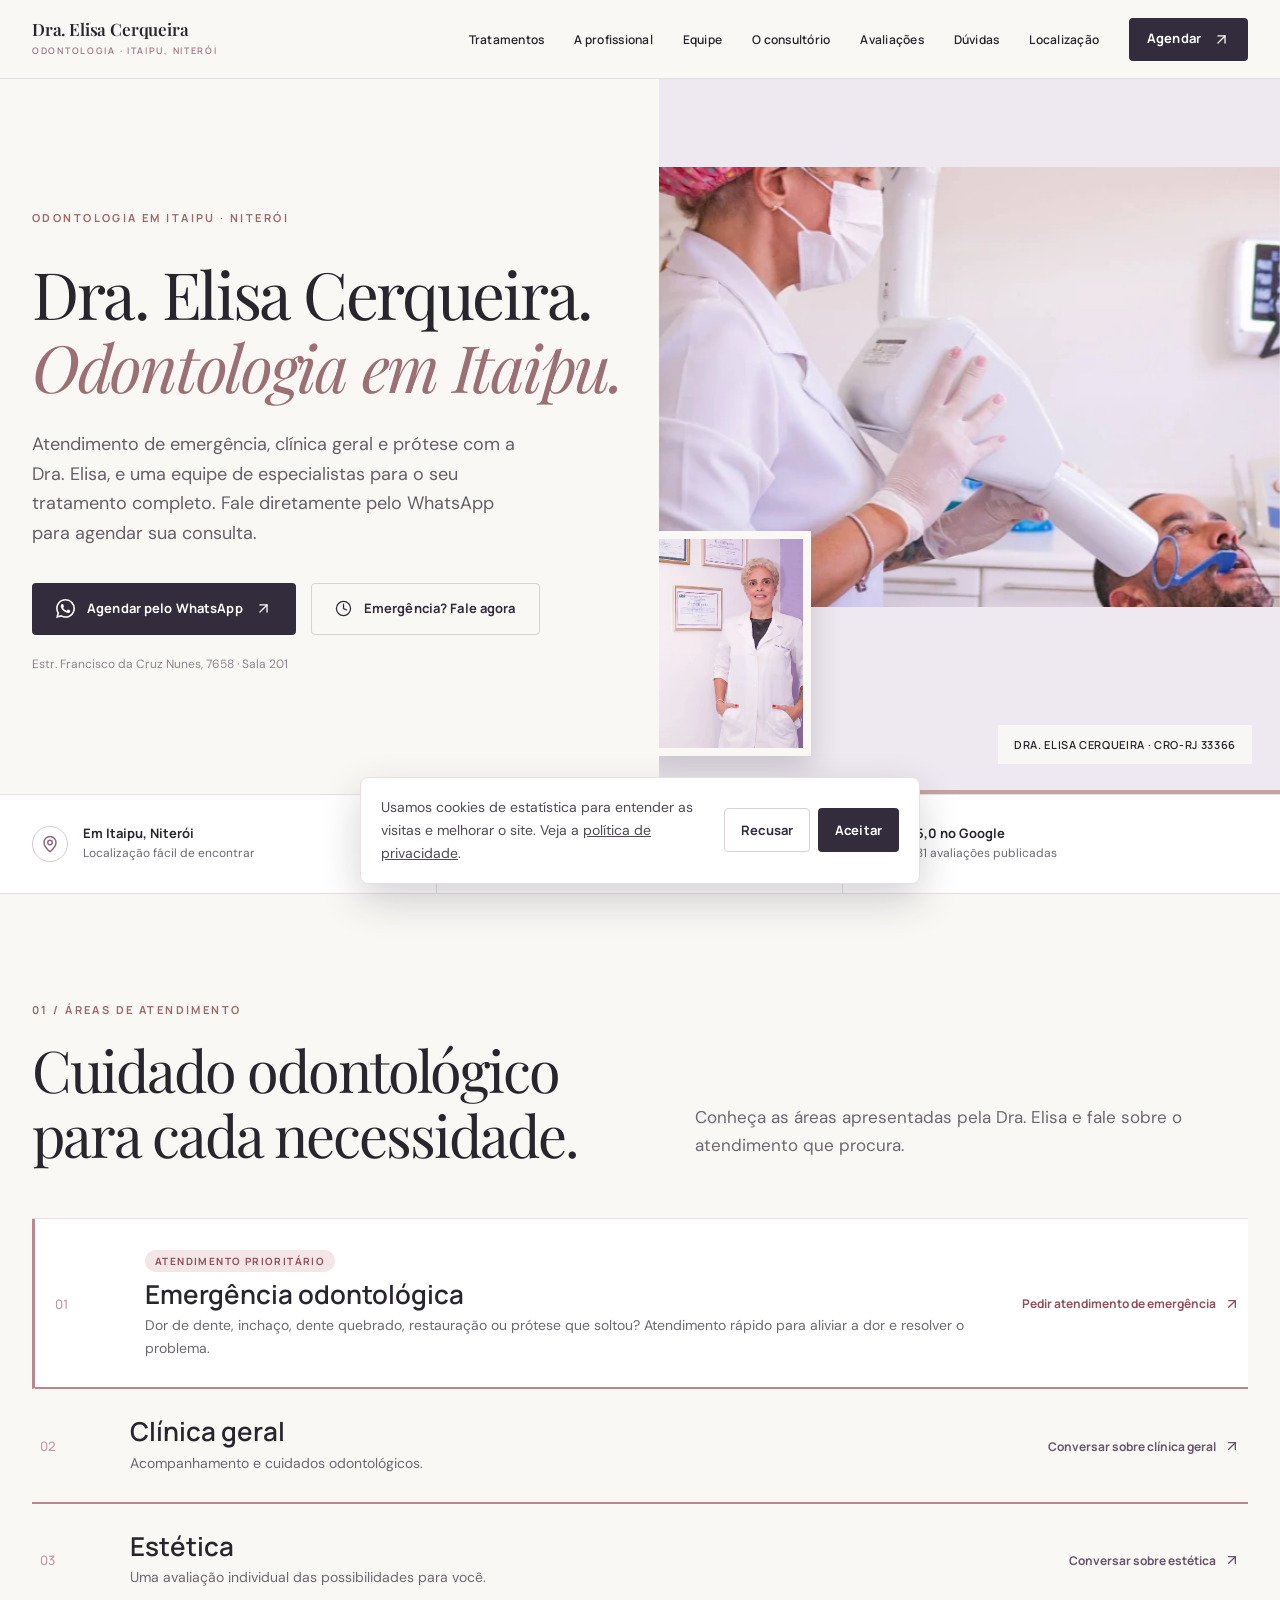
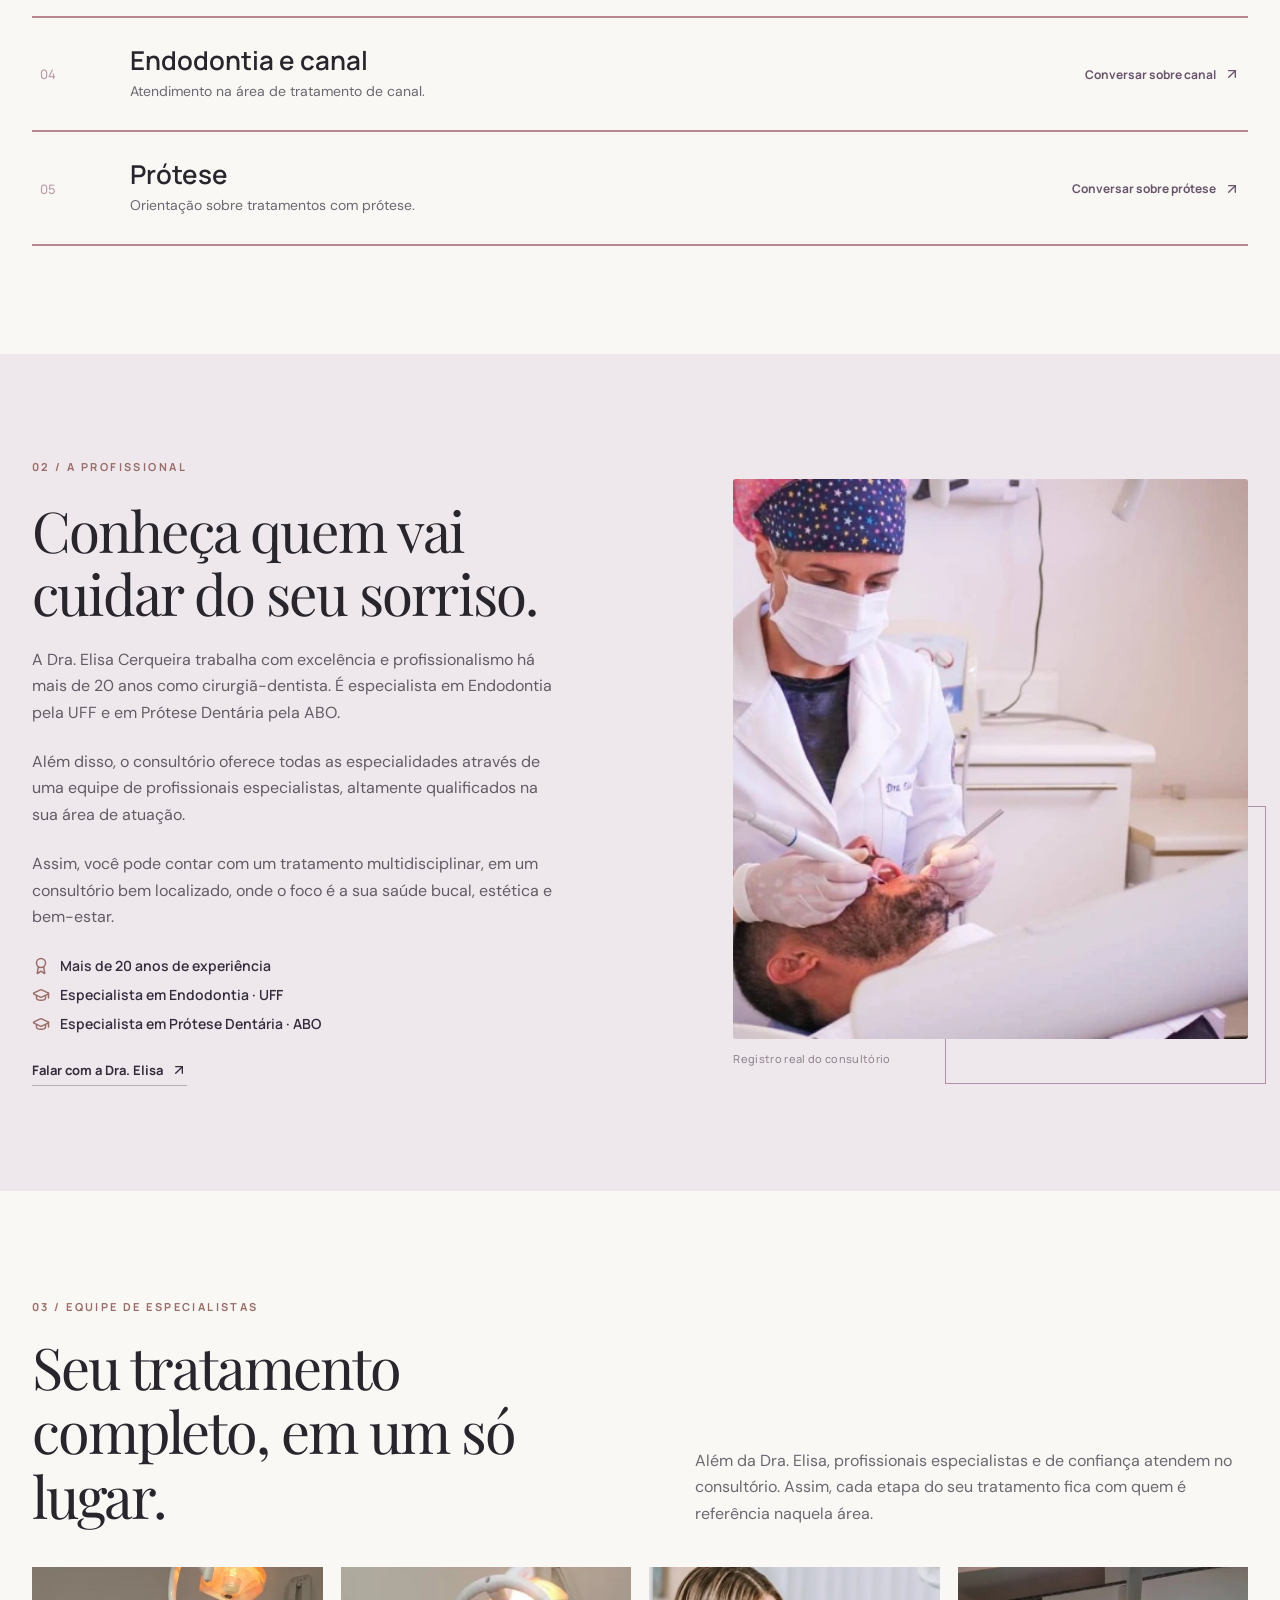
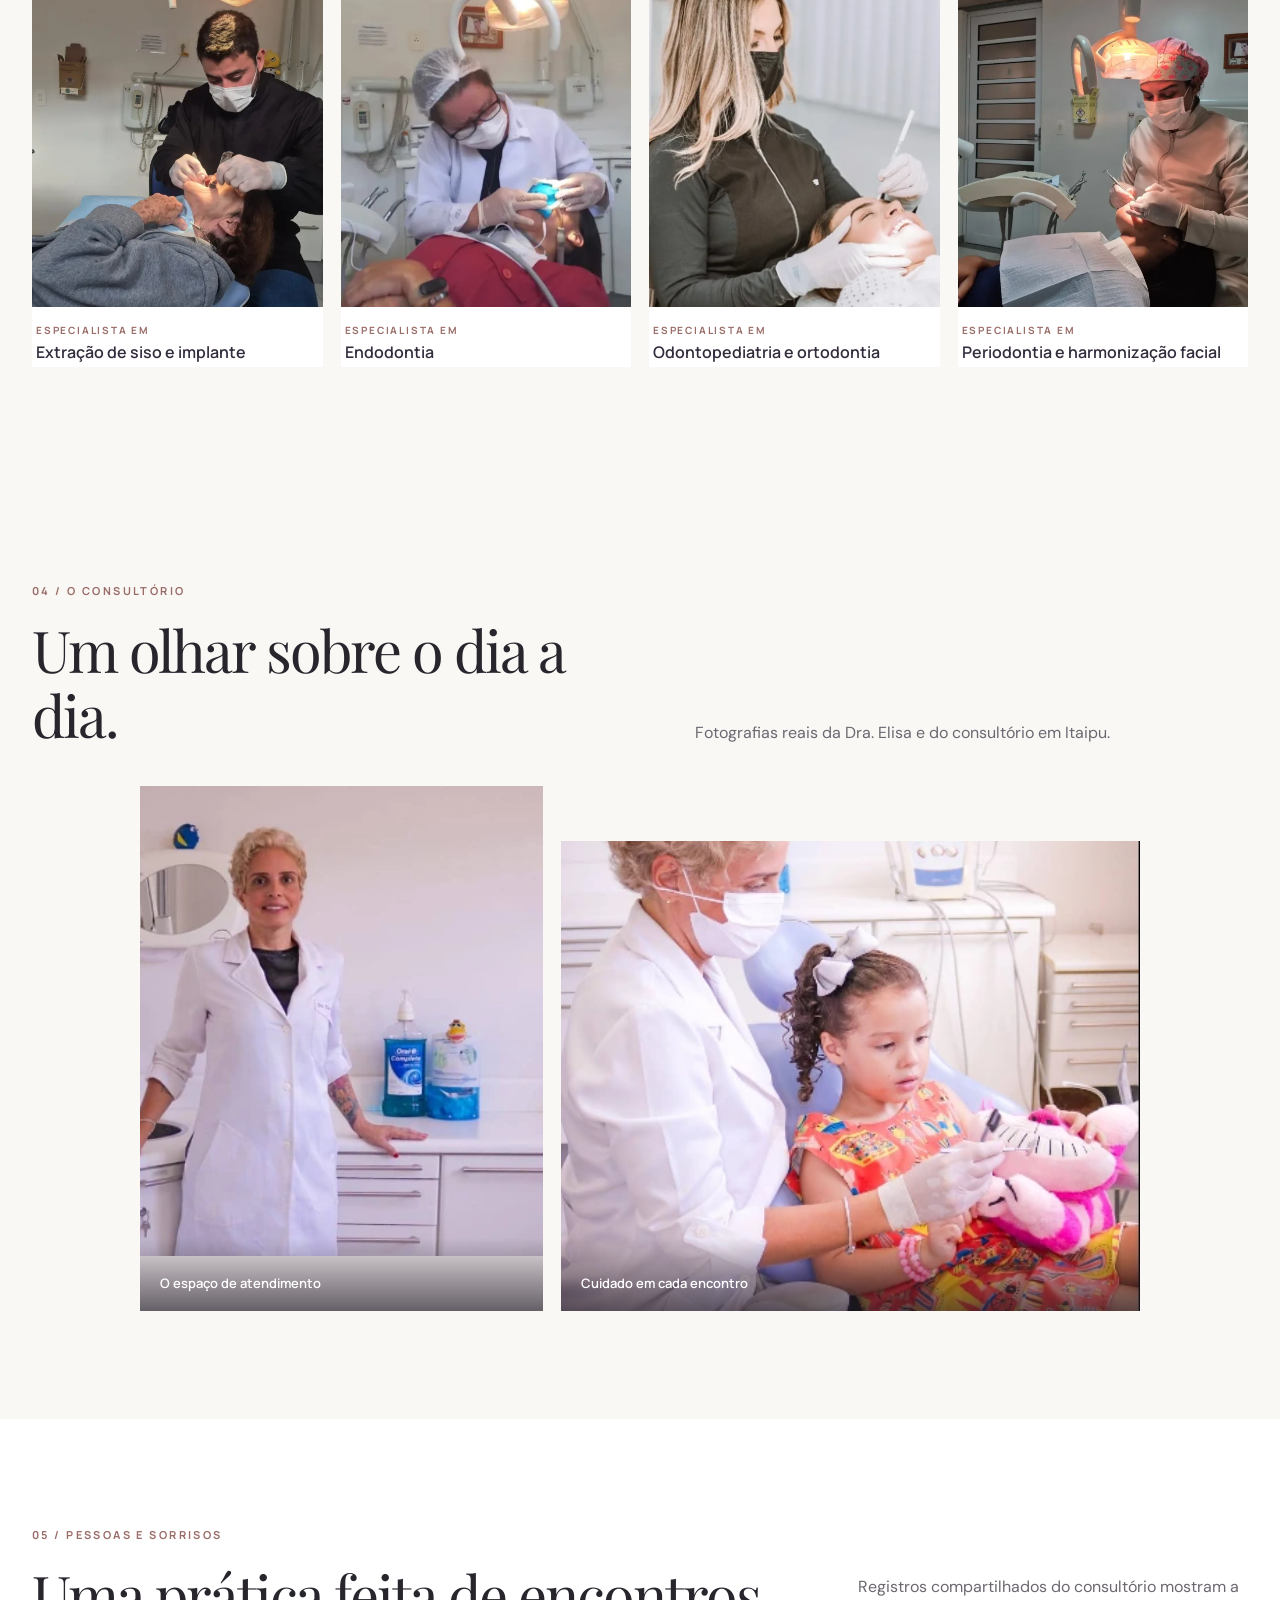
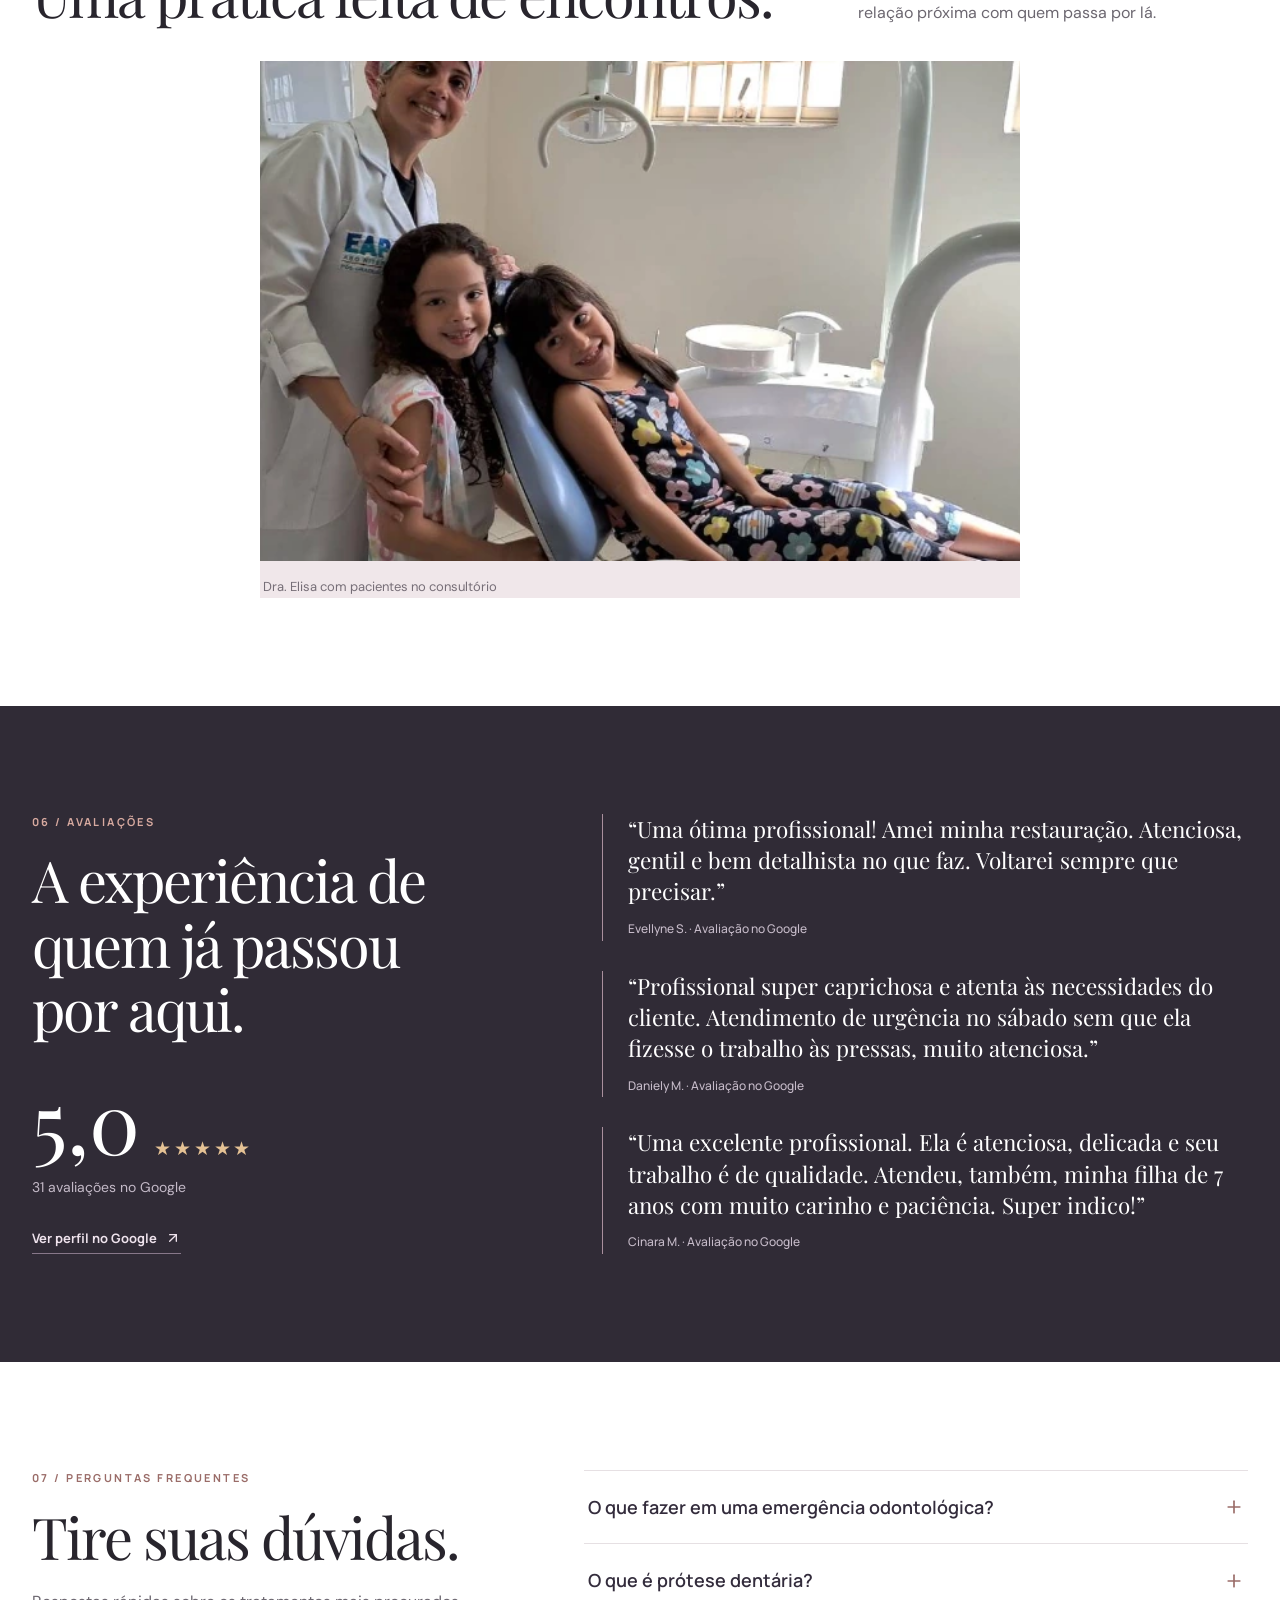
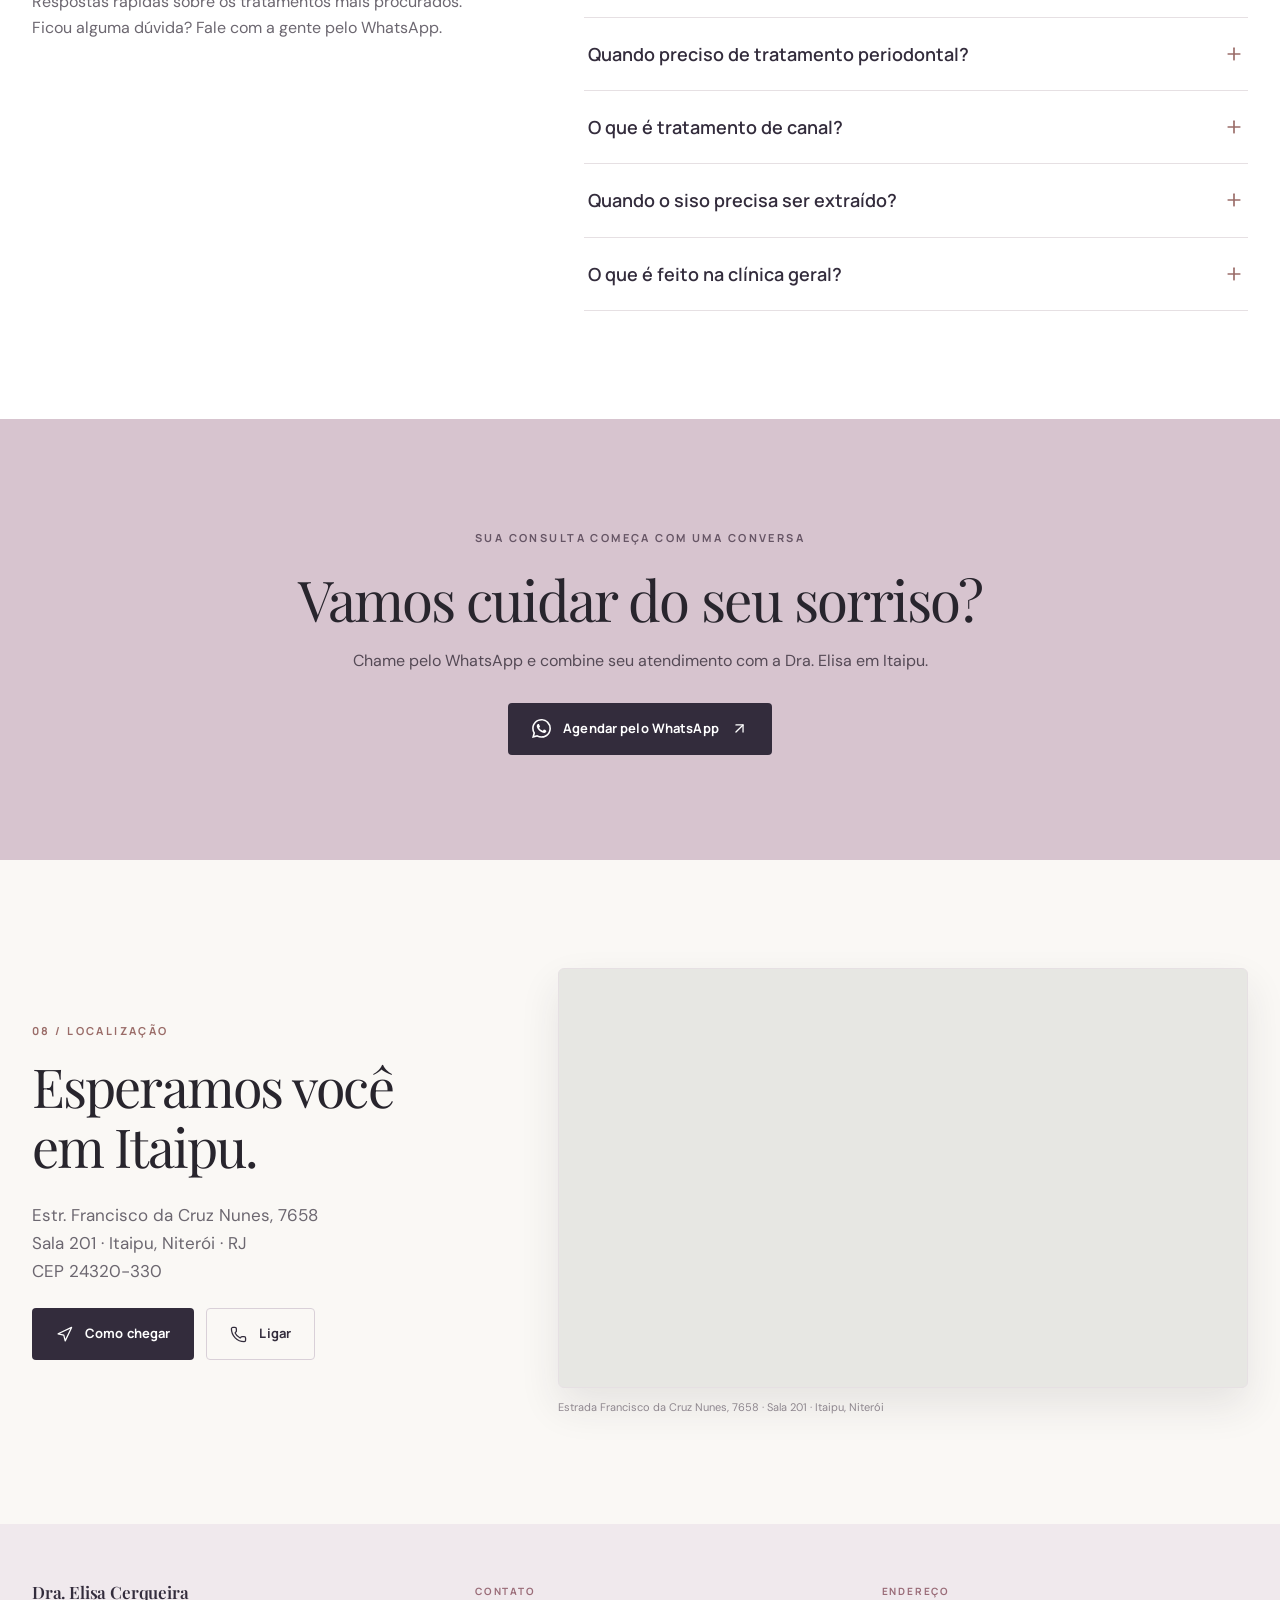
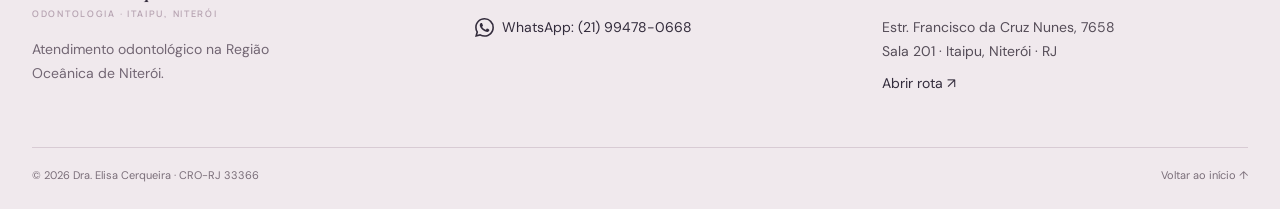
==== commit 197632d6: "Atualiza para 31 avaliações no Google Co-Authored-By: Claude Opus 5.5 <noreply@anthropic.com>" ====
--- a/index.html
+++ b/index.html
@@ -22,7 +22,7 @@
   <meta name="twitter:title" content="Dra. Elisa Cerqueira — Odontologia em Itaipu, Niterói">
   <meta name="twitter:description" content="Emergência odontológica, clínica geral e prótese em Itaipu, Niterói. Agende pelo WhatsApp.">
   <meta name="twitter:image" content="https://draelisacerqueira.com.br/og.jpg">
-  <script type="application/ld+json">{"@context":"https://schema.org","@type":"Dentist","@id":"https://draelisacerqueira.com.br/#consultorio","name":"Dra. Elisa Cerqueira — Odontologia","url":"https://draelisacerqueira.com.br/","image":"https://draelisacerqueira.com.br/og.jpg","logo":"https://draelisacerqueira.com.br/favicon.ico","telephone":"+55-21-99478-0668","priceRange":"$$","description":"Consultório odontológico em Itaipu, Niterói: emergência odontológica, clínica geral, prótese e equipe de especialistas.","address":{"@type":"PostalAddress","streetAddress":"Estrada Francisco da Cruz Nunes, 7658, Sala 201","addressLocality":"Niterói","addressRegion":"RJ","postalCode":"24320-330","addressCountry":"BR"},"areaServed":"Niterói, RJ","founder":{"@type":"Person","name":"Elisa Cerqueira","jobTitle":"Cirurgiã-dentista","identifier":"CRO-RJ 33366"},"aggregateRating":{"@type":"AggregateRating","ratingValue":"5.0","reviewCount":"24","bestRating":"5"},"hasMap":"https://www.google.com/maps/search/?api=1&query=Consult%C3%B3rio%20Odontol%C3%B3gico%20Dra.%20Elisa%20Cerqueira%20Itaipu%20Niter%C3%B3i"}</script>
+  <script type="application/ld+json">{"@context":"https://schema.org","@type":"Dentist","@id":"https://draelisacerqueira.com.br/#consultorio","name":"Dra. Elisa Cerqueira — Odontologia","url":"https://draelisacerqueira.com.br/","image":"https://draelisacerqueira.com.br/og.jpg","logo":"https://draelisacerqueira.com.br/favicon.ico","telephone":"+55-21-99478-0668","priceRange":"$$","description":"Consultório odontológico em Itaipu, Niterói: emergência odontológica, clínica geral, prótese e equipe de especialistas.","address":{"@type":"PostalAddress","streetAddress":"Estrada Francisco da Cruz Nunes, 7658, Sala 201","addressLocality":"Niterói","addressRegion":"RJ","postalCode":"24320-330","addressCountry":"BR"},"areaServed":"Niterói, RJ","founder":{"@type":"Person","name":"Elisa Cerqueira","jobTitle":"Cirurgiã-dentista","identifier":"CRO-RJ 33366"},"aggregateRating":{"@type":"AggregateRating","ratingValue":"5.0","reviewCount":"31","bestRating":"5"},"hasMap":"https://www.google.com/maps/search/?api=1&query=Consult%C3%B3rio%20Odontol%C3%B3gico%20Dra.%20Elisa%20Cerqueira%20Itaipu%20Niter%C3%B3i"}</script>
   <link rel="preconnect" href="https://fonts.googleapis.com"><link rel="preconnect" href="https://fonts.gstatic.com" crossorigin>
   <link href="https://fonts.googleapis.com/css2?family=DM+Sans:wght@400;500;600;700&family=Manrope:wght@400;500;600;700&family=Playfair+Display:wght@400;500;600&display=swap" rel="stylesheet">
   <link rel="stylesheet" href="aos.css">
@@ -39,7 +39,7 @@
 <header class="header"><div class="wrap nav"><a href="#inicio" class="brand" aria-label="Dra. Elisa Cerqueira, início"><strong>Dra. Elisa Cerqueira</strong><small>Odontologia · Itaipu, Niterói</small></a><nav class="nav-links" id="nav-links" aria-label="Navegação principal"><a href="#tratamentos">Tratamentos</a><a href="#profissional">A profissional</a><a href="#equipe">Equipe</a><a class="nav-extra" href="#consultorio">O consultório</a><a href="#avaliacoes">Avaliações</a><a href="#duvidas">Dúvidas</a><a class="nav-extra" href="#localizacao">Localização</a><a class="btn btn-dark" data-book href="https://wa.me/5521994780668" target="_blank" rel="noopener">Agendar <svg xmlns="http://www.w3.org/2000/svg" width="24" height="24" viewBox="0 0 24 24" fill="none" stroke="currentColor" stroke-width="2" stroke-linecap="round" stroke-linejoin="round" aria-hidden="true" class="lucide"><path d="M7 7h10v10"></path><path d="M7 17 17 7"></path></svg></a></nav><button class="menu-toggle" id="menu-toggle" aria-expanded="false" aria-controls="nav-links" aria-label="Abrir menu"><svg xmlns="http://www.w3.org/2000/svg" width="24" height="24" viewBox="0 0 24 24" fill="none" stroke="currentColor" stroke-width="2" stroke-linecap="round" stroke-linejoin="round" aria-hidden="true" class="lucide"><path d="M4 5h16"></path><path d="M4 12h16"></path><path d="M4 19h16"></path></svg></button></div></header>
 <main>
   <section class="hero" id="inicio"><div class="hero-copy"><span class="eyebrow">Odontologia em Itaipu · Niterói</span><h1>Dra. Elisa Cerqueira. <em>Odontologia em Itaipu.</em></h1><p class="hero-lead">Atendimento de emergência, clínica geral e prótese com a Dra. Elisa, e uma equipe de especialistas para o seu tratamento completo. Fale diretamente pelo WhatsApp para agendar sua consulta.</p><div class="hero-actions"><a class="btn btn-dark" id="hero-book" data-book href="https://wa.me/5521994780668" target="_blank" rel="noopener"><span class="wa-icon"><svg viewBox="0 0 24 24" fill="currentColor" aria-hidden="true"><path d="M17.472 14.382c-.297-.149-1.758-.867-2.03-.967-.273-.099-.471-.148-.67.15-.197.297-.767.966-.94 1.164-.173.199-.347.223-.644.075-.297-.15-1.255-.463-2.39-1.475-.883-.788-1.48-1.761-1.653-2.059-.173-.297-.018-.458.13-.606.134-.133.298-.347.446-.52.149-.174.198-.298.298-.497.099-.198.05-.371-.025-.52-.075-.149-.669-1.612-.916-2.207-.242-.579-.487-.5-.669-.51-.173-.008-.371-.01-.57-.01-.198 0-.52.074-.792.372-.272.297-1.04 1.016-1.04 2.479 0 1.462 1.065 2.875 1.213 3.074.149.198 2.096 3.2 5.077 4.487.709.306 1.262.489 1.694.625.712.227 1.36.195 1.871.118.571-.085 1.758-.719 2.006-1.413.248-.694.248-1.289.173-1.413-.074-.124-.272-.198-.57-.347m-5.421 7.403h-.004a9.87 9.87 0 01-5.031-1.378l-.361-.214-3.741.982.998-3.648-.235-.374a9.86 9.86 0 01-1.51-5.26c.001-5.45 4.436-9.884 9.888-9.884 2.64 0 5.122 1.03 6.988 2.898a9.825 9.825 0 012.893 6.994c-.003 5.45-4.437 9.884-9.885 9.884m8.413-18.297A11.815 11.815 0 0012.05 0C5.495 0 .16 5.335.157 11.892c0 2.096.547 4.142 1.588 5.945L.057 24l6.305-1.654a11.882 11.882 0 005.683 1.448h.005c6.554 0 11.89-5.335 11.893-11.893a11.821 11.821 0 00-3.48-8.413Z"/></svg></span> Agendar pelo WhatsApp <svg xmlns="http://www.w3.org/2000/svg" width="24" height="24" viewBox="0 0 24 24" fill="none" stroke="currentColor" stroke-width="2" stroke-linecap="round" stroke-linejoin="round" aria-hidden="true" class="lucide"><path d="M7 7h10v10"></path><path d="M7 17 17 7"></path></svg></a><a class="btn btn-line" href="https://wa.me/5521994780668?text=Ol%C3%A1%2C%20preciso%20de%20um%20atendimento%20de%20emerg%C3%AAncia%20com%20a%20Dra.%20Elisa%20Cerqueira." target="_blank" rel="noopener"><svg xmlns="http://www.w3.org/2000/svg" width="24" height="24" viewBox="0 0 24 24" fill="none" stroke="currentColor" stroke-width="2" stroke-linecap="round" stroke-linejoin="round" aria-hidden="true" class="lucide"><circle cx="12" cy="12" r="10"></circle><path d="M12 6v6l4 2"></path></svg> Emergência? Fale agora</a></div><p class="hero-sub">Estr. Francisco da Cruz Nunes, 7658 · Sala 201</p></div><div class="hero-images" data-aos="fade-in" data-aos-delay="120"><img class="hero-main" src="foto-1.webp" decoding="async" alt="Dra. Elisa durante atendimento odontológico" width="665" height="390" fetchpriority="high"><img class="hero-side" src="foto-2.webp" decoding="async" alt="Retrato da Dra. Elisa Cerqueira no consultório" width="235" height="460"><div class="hero-image-label">DRA. ELISA CERQUEIRA · CRO-RJ 33366</div><div class="hero-marker" aria-hidden="true"></div></div></section>
-  <div class="detail-line"><div class="wrap detail-grid"><div class="detail"><span class="detail-icon"><svg xmlns="http://www.w3.org/2000/svg" width="24" height="24" viewBox="0 0 24 24" fill="none" stroke="currentColor" stroke-width="2" stroke-linecap="round" stroke-linejoin="round" aria-hidden="true" class="lucide"><path d="M20 10c0 4.993-5.539 10.193-7.399 11.799a1 1 0 0 1-1.202 0C9.539 20.193 4 14.993 4 10a8 8 0 0 1 16 0"></path><circle cx="12" cy="10" r="3"></circle></svg></span><div><strong>Em Itaipu, Niterói</strong><span>Localização fácil de encontrar</span></div></div><div class="detail"><span class="detail-icon"><svg xmlns="http://www.w3.org/2000/svg" width="24" height="24" viewBox="0 0 24 24" fill="none" stroke="currentColor" stroke-width="2" stroke-linecap="round" stroke-linejoin="round" aria-hidden="true" class="lucide"><circle cx="12" cy="12" r="10"></circle><path d="M12 6v6l4 2"></path></svg></span><div><strong>Atendimento de emergência</strong><span>Dor ou imprevisto? Fale pelo WhatsApp</span></div></div><div class="detail"><span class="detail-icon"><svg xmlns="http://www.w3.org/2000/svg" width="24" height="24" viewBox="0 0 24 24" fill="none" stroke="currentColor" stroke-width="2" stroke-linecap="round" stroke-linejoin="round" aria-hidden="true" class="lucide"><path d="M11.525 2.295a.53.53 0 0 1 .95 0l2.31 4.679a2.123 2.123 0 0 0 1.595 1.16l5.166.756a.53.53 0 0 1 .294.904l-3.736 3.638a2.123 2.123 0 0 0-.611 1.878l.882 5.14a.53.53 0 0 1-.771.56l-4.618-2.428a2.122 2.122 0 0 0-1.973 0L6.396 21.01a.53.53 0 0 1-.77-.56l.881-5.139a2.122 2.122 0 0 0-.611-1.879L2.16 9.795a.53.53 0 0 1 .294-.906l5.165-.755a2.122 2.122 0 0 0 1.597-1.16z"></path></svg></span><div><strong>5,0 no Google</strong><span>24 avaliações publicadas</span></div></div></div></div>
+  <div class="detail-line"><div class="wrap detail-grid"><div class="detail"><span class="detail-icon"><svg xmlns="http://www.w3.org/2000/svg" width="24" height="24" viewBox="0 0 24 24" fill="none" stroke="currentColor" stroke-width="2" stroke-linecap="round" stroke-linejoin="round" aria-hidden="true" class="lucide"><path d="M20 10c0 4.993-5.539 10.193-7.399 11.799a1 1 0 0 1-1.202 0C9.539 20.193 4 14.993 4 10a8 8 0 0 1 16 0"></path><circle cx="12" cy="10" r="3"></circle></svg></span><div><strong>Em Itaipu, Niterói</strong><span>Localização fácil de encontrar</span></div></div><div class="detail"><span class="detail-icon"><svg xmlns="http://www.w3.org/2000/svg" width="24" height="24" viewBox="0 0 24 24" fill="none" stroke="currentColor" stroke-width="2" stroke-linecap="round" stroke-linejoin="round" aria-hidden="true" class="lucide"><circle cx="12" cy="12" r="10"></circle><path d="M12 6v6l4 2"></path></svg></span><div><strong>Atendimento de emergência</strong><span>Dor ou imprevisto? Fale pelo WhatsApp</span></div></div><div class="detail"><span class="detail-icon"><svg xmlns="http://www.w3.org/2000/svg" width="24" height="24" viewBox="0 0 24 24" fill="none" stroke="currentColor" stroke-width="2" stroke-linecap="round" stroke-linejoin="round" aria-hidden="true" class="lucide"><path d="M11.525 2.295a.53.53 0 0 1 .95 0l2.31 4.679a2.123 2.123 0 0 0 1.595 1.16l5.166.756a.53.53 0 0 1 .294.904l-3.736 3.638a2.123 2.123 0 0 0-.611 1.878l.882 5.14a.53.53 0 0 1-.771.56l-4.618-2.428a2.122 2.122 0 0 0-1.973 0L6.396 21.01a.53.53 0 0 1-.77-.56l.881-5.139a2.122 2.122 0 0 0-.611-1.879L2.16 9.795a.53.53 0 0 1 .294-.906l5.165-.755a2.122 2.122 0 0 0 1.597-1.16z"></path></svg></span><div><strong>5,0 no Google</strong><span>31 avaliações publicadas</span></div></div></div></div>
   <section class="section" id="tratamentos"><div class="wrap"><div class="intro-head" data-aos="fade-up"><div><span class="eyebrow">01 / Áreas de atendimento</span><h2 class="section-title">Cuidado odontológico para cada necessidade.</h2></div><p class="body-copy">Conheça as áreas apresentadas pela Dra. Elisa e fale sobre o atendimento que procura.</p></div><div class="treatment-list"><article class="treatment treatment-urgent" data-aos="fade-up"><span class="treatment-num">01</span><div><span class="urgent-badge">Atendimento prioritário</span><h3>Emergência odontológica</h3><p>Dor de dente, inchaço, dente quebrado, restauração ou prótese que soltou? Atendimento rápido para aliviar a dor e resolver o problema.</p></div><a href="https://wa.me/5521994780668?text=Ol%C3%A1%2C%20preciso%20de%20um%20atendimento%20de%20emerg%C3%AAncia%20com%20a%20Dra.%20Elisa%20Cerqueira." target="_blank" rel="noopener">Pedir atendimento de emergência <svg xmlns="http://www.w3.org/2000/svg" width="24" height="24" viewBox="0 0 24 24" fill="none" stroke="currentColor" stroke-width="2" stroke-linecap="round" stroke-linejoin="round" aria-hidden="true" class="lucide"><path d="M7 7h10v10"></path><path d="M7 17 17 7"></path></svg></a></article><article class="treatment" data-aos="fade-up"><span class="treatment-num">02</span><div><h3>Clínica geral</h3><p>Acompanhamento e cuidados odontológicos.</p></div><a data-service="clínica geral" href="#">Conversar sobre clínica geral <svg xmlns="http://www.w3.org/2000/svg" width="24" height="24" viewBox="0 0 24 24" fill="none" stroke="currentColor" stroke-width="2" stroke-linecap="round" stroke-linejoin="round" aria-hidden="true" class="lucide"><path d="M7 7h10v10"></path><path d="M7 17 17 7"></path></svg></a></article><article class="treatment" data-aos="fade-up" data-aos-delay="50"><span class="treatment-num">03</span><div><h3>Estética</h3><p>Uma avaliação individual das possibilidades para você.</p></div><a data-service="estética odontológica" href="#">Conversar sobre estética <svg xmlns="http://www.w3.org/2000/svg" width="24" height="24" viewBox="0 0 24 24" fill="none" stroke="currentColor" stroke-width="2" stroke-linecap="round" stroke-linejoin="round" aria-hidden="true" class="lucide"><path d="M7 7h10v10"></path><path d="M7 17 17 7"></path></svg></a></article><article class="treatment" data-aos="fade-up" data-aos-delay="100"><span class="treatment-num">04</span><div><h3>Endodontia e canal</h3><p>Atendimento na área de tratamento de canal.</p></div><a data-service="tratamento de canal" href="#">Conversar sobre canal <svg xmlns="http://www.w3.org/2000/svg" width="24" height="24" viewBox="0 0 24 24" fill="none" stroke="currentColor" stroke-width="2" stroke-linecap="round" stroke-linejoin="round" aria-hidden="true" class="lucide"><path d="M7 7h10v10"></path><path d="M7 17 17 7"></path></svg></a></article><article class="treatment" data-aos="fade-up" data-aos-delay="150"><span class="treatment-num">05</span><div><h3>Prótese</h3><p>Orientação sobre tratamentos com prótese.</p></div><a data-service="prótese" href="#">Conversar sobre prótese <svg xmlns="http://www.w3.org/2000/svg" width="24" height="24" viewBox="0 0 24 24" fill="none" stroke="currentColor" stroke-width="2" stroke-linecap="round" stroke-linejoin="round" aria-hidden="true" class="lucide"><path d="M7 7h10v10"></path><path d="M7 17 17 7"></path></svg></a></article></div></div></section>
   <section class="story" id="profissional"><div class="wrap story-grid"><div class="story-copy" data-aos="fade-up"><span class="eyebrow">02 / A profissional</span><h2>Conheça quem vai cuidar do seu sorriso.</h2><p>A Dra. Elisa Cerqueira trabalha com excelência e profissionalismo há mais de 20 anos como cirurgiã-dentista. É especialista em Endodontia pela UFF e em Prótese Dentária pela ABO.</p><p>Além disso, o consultório oferece todas as especialidades através de uma equipe de profissionais especialistas, altamente qualificados na sua área de atuação.</p><p>Assim, você pode contar com um tratamento multidisciplinar, em um consultório bem localizado, onde o foco é a sua saúde bucal, estética e bem-estar.</p><ul class="credentials"><li><svg xmlns="http://www.w3.org/2000/svg" width="24" height="24" viewBox="0 0 24 24" fill="none" stroke="currentColor" stroke-width="2" stroke-linecap="round" stroke-linejoin="round" aria-hidden="true" class="lucide"><path d="m15.477 12.89 1.515 8.526a.5.5 0 0 1-.81.47l-3.58-2.687a1 1 0 0 0-1.197 0l-3.586 2.686a.5.5 0 0 1-.81-.469l1.514-8.526"></path><circle cx="12" cy="8" r="6"></circle></svg> Mais de 20 anos de experiência</li><li><svg xmlns="http://www.w3.org/2000/svg" width="24" height="24" viewBox="0 0 24 24" fill="none" stroke="currentColor" stroke-width="2" stroke-linecap="round" stroke-linejoin="round" aria-hidden="true" class="lucide"><path d="M21.42 10.922a1 1 0 0 0-.019-1.838L12.83 5.18a2 2 0 0 0-1.66 0L2.6 9.08a1 1 0 0 0 0 1.832l8.57 3.908a2 2 0 0 0 1.66 0z"></path><path d="M22 10v6"></path><path d="M6 12.5V16a6 3 0 0 0 12 0v-3.5"></path></svg> Especialista em Endodontia · UFF</li><li><svg xmlns="http://www.w3.org/2000/svg" width="24" height="24" viewBox="0 0 24 24" fill="none" stroke="currentColor" stroke-width="2" stroke-linecap="round" stroke-linejoin="round" aria-hidden="true" class="lucide"><path d="M21.42 10.922a1 1 0 0 0-.019-1.838L12.83 5.18a2 2 0 0 0-1.66 0L2.6 9.08a1 1 0 0 0 0 1.832l8.57 3.908a2 2 0 0 0 1.66 0z"></path><path d="M22 10v6"></path><path d="M6 12.5V16a6 3 0 0 0 12 0v-3.5"></path></svg> Especialista em Prótese Dentária · ABO</li></ul><a class="text-link" data-book href="https://wa.me/5521994780668" target="_blank" rel="noopener">Falar com a Dra. Elisa <svg xmlns="http://www.w3.org/2000/svg" width="24" height="24" viewBox="0 0 24 24" fill="none" stroke="currentColor" stroke-width="2" stroke-linecap="round" stroke-linejoin="round" aria-hidden="true" class="lucide"><path d="M7 7h10v10"></path><path d="M7 17 17 7"></path></svg></a></div>
 <div class="story-photo-frame" data-aos="fade-up" data-aos-delay="110"><img class="story-photo" src="foto-3.webp" decoding="async" alt="Dra. Elisa Cerqueira durante atendimento odontológico" width="465" height="470" loading="lazy"><small class="photo-credit">Registro real do consultório</small></div></div></section>
@@ -47,7 +47,7 @@
 
   <section class="section" id="consultorio"><div class="wrap"><div class="practice-intro" data-aos="fade-up"><div><span class="eyebrow">04 / O consultório</span><h2 class="section-title">Um olhar sobre o dia a dia.</h2></div><p class="body-copy">Fotografias reais da Dra. Elisa e do consultório em Itaipu.</p></div><div class="practice-gallery"><figure class="practice-card reveal"><img src="foto-8.webp" decoding="async" alt="Dra. Elisa no espaço de atendimento em Itaipu" width="350" height="435" loading="lazy"><figcaption>O espaço de atendimento</figcaption></figure><figure class="practice-card reveal" data-delay="100"><img src="foto-9.webp" decoding="async" alt="Dra. Elisa atendendo uma criança no consultório" width="426" height="400" loading="lazy"><figcaption>Cuidado em cada encontro</figcaption></figure></div></div></section>
   <section class="section human"><div class="wrap"><div class="human-head" data-aos="fade-up"><div><span class="eyebrow">05 / Pessoas e sorrisos</span><h2 class="section-title">Uma prática feita de encontros.</h2></div><p class="body-copy">Registros compartilhados do consultório mostram a relação próxima com quem passa por lá.</p></div><div class="human-gallery"><figure class="reveal"><img src="foto-10.webp" decoding="async" alt="Dra. Elisa com duas crianças no consultório odontológico" width="680" height="392" loading="lazy"><figcaption>Dra. Elisa com pacientes no consultório</figcaption></figure></div></div></section>
-  <section class="section reviews" id="avaliacoes"><div class="wrap review-layout"><div data-aos="fade-up"><span class="eyebrow eyebrow-light">06 / Avaliações</span><h2 class="section-title">A experiência de quem já passou por aqui.</h2><div class="review-score"><strong>5,0</strong><span class="stars" aria-label="Cinco estrelas">★★★★★</span></div><p class="review-count">24 avaliações no Google</p><a class="text-link" href="https://www.google.com/maps/search/?api=1&query=Consult%C3%B3rio%20Odontol%C3%B3gico%20Dra.%20Elisa%20Cerqueira%20Itaipu%20Niter%C3%B3i" target="_blank" rel="noopener">Ver perfil no Google <svg xmlns="http://www.w3.org/2000/svg" width="24" height="24" viewBox="0 0 24 24" fill="none" stroke="currentColor" stroke-width="2" stroke-linecap="round" stroke-linejoin="round" aria-hidden="true" class="lucide"><path d="M7 7h10v10"></path><path d="M7 17 17 7"></path></svg></a></div><div class="review-quotes" data-aos="fade-up" data-aos-delay="100"><blockquote><p>“Uma ótima profissional! Amei minha restauração. Atenciosa, gentil e bem detalhista no que faz. Voltarei sempre que precisar.”</p><cite>Evellyne S. · Avaliação no Google</cite></blockquote><blockquote><p>“Profissional super caprichosa e atenta às necessidades do cliente. Atendimento de urgência no sábado sem que ela fizesse o trabalho às pressas, muito atenciosa.”</p><cite>Daniely M. · Avaliação no Google</cite></blockquote><blockquote><p>“Uma excelente profissional. Ela é atenciosa, delicada e seu trabalho é de qualidade. Atendeu, também, minha filha de 7 anos com muito carinho e paciência. Super indico!”</p><cite>Cinara M. · Avaliação no Google</cite></blockquote></div></div></section>
+  <section class="section reviews" id="avaliacoes"><div class="wrap review-layout"><div data-aos="fade-up"><span class="eyebrow eyebrow-light">06 / Avaliações</span><h2 class="section-title">A experiência de quem já passou por aqui.</h2><div class="review-score"><strong>5,0</strong><span class="stars" aria-label="Cinco estrelas">★★★★★</span></div><p class="review-count">31 avaliações no Google</p><a class="text-link" href="https://www.google.com/maps/search/?api=1&query=Consult%C3%B3rio%20Odontol%C3%B3gico%20Dra.%20Elisa%20Cerqueira%20Itaipu%20Niter%C3%B3i" target="_blank" rel="noopener">Ver perfil no Google <svg xmlns="http://www.w3.org/2000/svg" width="24" height="24" viewBox="0 0 24 24" fill="none" stroke="currentColor" stroke-width="2" stroke-linecap="round" stroke-linejoin="round" aria-hidden="true" class="lucide"><path d="M7 7h10v10"></path><path d="M7 17 17 7"></path></svg></a></div><div class="review-quotes" data-aos="fade-up" data-aos-delay="100"><blockquote><p>“Uma ótima profissional! Amei minha restauração. Atenciosa, gentil e bem detalhista no que faz. Voltarei sempre que precisar.”</p><cite>Evellyne S. · Avaliação no Google</cite></blockquote><blockquote><p>“Profissional super caprichosa e atenta às necessidades do cliente. Atendimento de urgência no sábado sem que ela fizesse o trabalho às pressas, muito atenciosa.”</p><cite>Daniely M. · Avaliação no Google</cite></blockquote><blockquote><p>“Uma excelente profissional. Ela é atenciosa, delicada e seu trabalho é de qualidade. Atendeu, também, minha filha de 7 anos com muito carinho e paciência. Super indico!”</p><cite>Cinara M. · Avaliação no Google</cite></blockquote></div></div></section>
   <section class="section faq" id="duvidas"><div class="wrap faq-grid"><div data-aos="fade-up"><span class="eyebrow">07 / Perguntas frequentes</span><h2 class="section-title">Tire suas dúvidas.</h2><p class="body-copy">Respostas rápidas sobre os tratamentos mais procurados. Ficou alguma dúvida? Fale com a gente pelo WhatsApp.</p></div><div class="faq-list" data-aos="fade-up" data-aos-delay="100"><details><summary>O que fazer em uma emergência odontológica?<svg xmlns="http://www.w3.org/2000/svg" width="24" height="24" viewBox="0 0 24 24" fill="none" stroke="currentColor" stroke-width="2" stroke-linecap="round" stroke-linejoin="round" aria-hidden="true" class="lucide"><path d="M5 12h14"></path><path d="M12 5v14"></path></svg></summary><p>Dor forte, inchaço, sangramento, dente quebrado ou restauração e prótese que soltaram são motivos para chamar a Dra. Elisa pelo WhatsApp o quanto antes. Se um dente saiu inteiro após uma batida, segure-o pela coroa (sem tocar na raiz), não esfregue, guarde-o em leite ou soro fisiológico e procure atendimento imediatamente. Em caso de febre alta ou inchaço que dificulte respirar ou engolir, procure um pronto-socorro.</p></details><details><summary>O que é prótese dentária?<svg xmlns="http://www.w3.org/2000/svg" width="24" height="24" viewBox="0 0 24 24" fill="none" stroke="currentColor" stroke-width="2" stroke-linecap="round" stroke-linejoin="round" aria-hidden="true" class="lucide"><path d="M5 12h14"></path><path d="M12 5v14"></path></svg></summary><p>A prótese repõe dentes perdidos ou muito danificados, devolvendo a função de mastigar e falar, a estética do sorriso e o equilíbrio da boca. Existem vários tipos, como coroas, pontes, próteses removíveis, dentaduras e próteses sobre implante. Na avaliação, a Dra. Elisa indica a opção mais adequada para o seu caso.</p></details><details><summary>Quando preciso de tratamento periodontal?<svg xmlns="http://www.w3.org/2000/svg" width="24" height="24" viewBox="0 0 24 24" fill="none" stroke="currentColor" stroke-width="2" stroke-linecap="round" stroke-linejoin="round" aria-hidden="true" class="lucide"><path d="M5 12h14"></path><path d="M12 5v14"></path></svg></summary><p>Quando a inflamação da gengiva (gengivite) evolui para a doença periodontal, que atinge os tecidos que sustentam os dentes. Sinais como sangramento, gengiva retraída, mau hálito persistente ou dentes com mobilidade merecem atenção. Sem controle, a doença pode levar à perda dos dentes, por isso o acompanhamento com especialista é importante.</p></details><details><summary>O que é tratamento de canal?<svg xmlns="http://www.w3.org/2000/svg" width="24" height="24" viewBox="0 0 24 24" fill="none" stroke="currentColor" stroke-width="2" stroke-linecap="round" stroke-linejoin="round" aria-hidden="true" class="lucide"><path d="M5 12h14"></path><path d="M12 5v14"></path></svg></summary><p>É o tratamento feito pela endodontia quando a parte interna do dente (a polpa) está inflamada ou infeccionada. O canal é limpo e selado, o que alivia a dor e permite preservar o dente em vez de extraí-lo.</p></details><details><summary>Quando o siso precisa ser extraído?<svg xmlns="http://www.w3.org/2000/svg" width="24" height="24" viewBox="0 0 24 24" fill="none" stroke="currentColor" stroke-width="2" stroke-linecap="round" stroke-linejoin="round" aria-hidden="true" class="lucide"><path d="M5 12h14"></path><path d="M12 5v14"></path></svg></summary><p>Nem todo siso precisa sair. A extração costuma ser indicada quando ele não tem espaço para nascer, nasce torto, causa dor, inflamação ou prejudica os dentes vizinhos. A avaliação com exame de imagem mostra se é o seu caso.</p></details><details><summary>O que é feito na clínica geral?<svg xmlns="http://www.w3.org/2000/svg" width="24" height="24" viewBox="0 0 24 24" fill="none" stroke="currentColor" stroke-width="2" stroke-linecap="round" stroke-linejoin="round" aria-hidden="true" class="lucide"><path d="M5 12h14"></path><path d="M12 5v14"></path></svg></summary><p>É o cuidado do dia a dia com a saúde bucal: consultas de avaliação, limpeza, restaurações, algumas extrações e orientações de prevenção. Quando o caso pede um tratamento especializado, você é encaminhado para o profissional da equipe dentro do próprio consultório.</p></details></div></div></section>
 
   <section class="cta"><div class="wrap" data-aos="fade-up"><span class="eyebrow">Sua consulta começa com uma conversa</span><h2>Vamos cuidar do seu sorriso?</h2><p>Chame pelo WhatsApp e combine seu atendimento com a Dra. Elisa em Itaipu.</p><a class="btn btn-dark" data-book href="https://wa.me/5521994780668" target="_blank" rel="noopener"><span class="wa-icon"><svg viewBox="0 0 24 24" fill="currentColor" aria-hidden="true"><path d="M17.472 14.382c-.297-.149-1.758-.867-2.03-.967-.273-.099-.471-.148-.67.15-.197.297-.767.966-.94 1.164-.173.199-.347.223-.644.075-.297-.15-1.255-.463-2.39-1.475-.883-.788-1.48-1.761-1.653-2.059-.173-.297-.018-.458.13-.606.134-.133.298-.347.446-.52.149-.174.198-.298.298-.497.099-.198.05-.371-.025-.52-.075-.149-.669-1.612-.916-2.207-.242-.579-.487-.5-.669-.51-.173-.008-.371-.01-.57-.01-.198 0-.52.074-.792.372-.272.297-1.04 1.016-1.04 2.479 0 1.462 1.065 2.875 1.213 3.074.149.198 2.096 3.2 5.077 4.487.709.306 1.262.489 1.694.625.712.227 1.36.195 1.871.118.571-.085 1.758-.719 2.006-1.413.248-.694.248-1.289.173-1.413-.074-.124-.272-.198-.57-.347m-5.421 7.403h-.004a9.87 9.87 0 01-5.031-1.378l-.361-.214-3.741.982.998-3.648-.235-.374a9.86 9.86 0 01-1.51-5.26c.001-5.45 4.436-9.884 9.888-9.884 2.64 0 5.122 1.03 6.988 2.898a9.825 9.825 0 012.893 6.994c-.003 5.45-4.437 9.884-9.885 9.884m8.413-18.297A11.815 11.815 0 0012.05 0C5.495 0 .16 5.335.157 11.892c0 2.096.547 4.142 1.588 5.945L.057 24l6.305-1.654a11.882 11.882 0 005.683 1.448h.005c6.554 0 11.89-5.335 11.893-11.893a11.821 11.821 0 00-3.48-8.413Z"/></svg></span> Agendar pelo WhatsApp <svg xmlns="http://www.w3.org/2000/svg" width="24" height="24" viewBox="0 0 24 24" fill="none" stroke="currentColor" stroke-width="2" stroke-linecap="round" stroke-linejoin="round" aria-hidden="true" class="lucide"><path d="M7 7h10v10"></path><path d="M7 17 17 7"></path></svg></a></div></section>
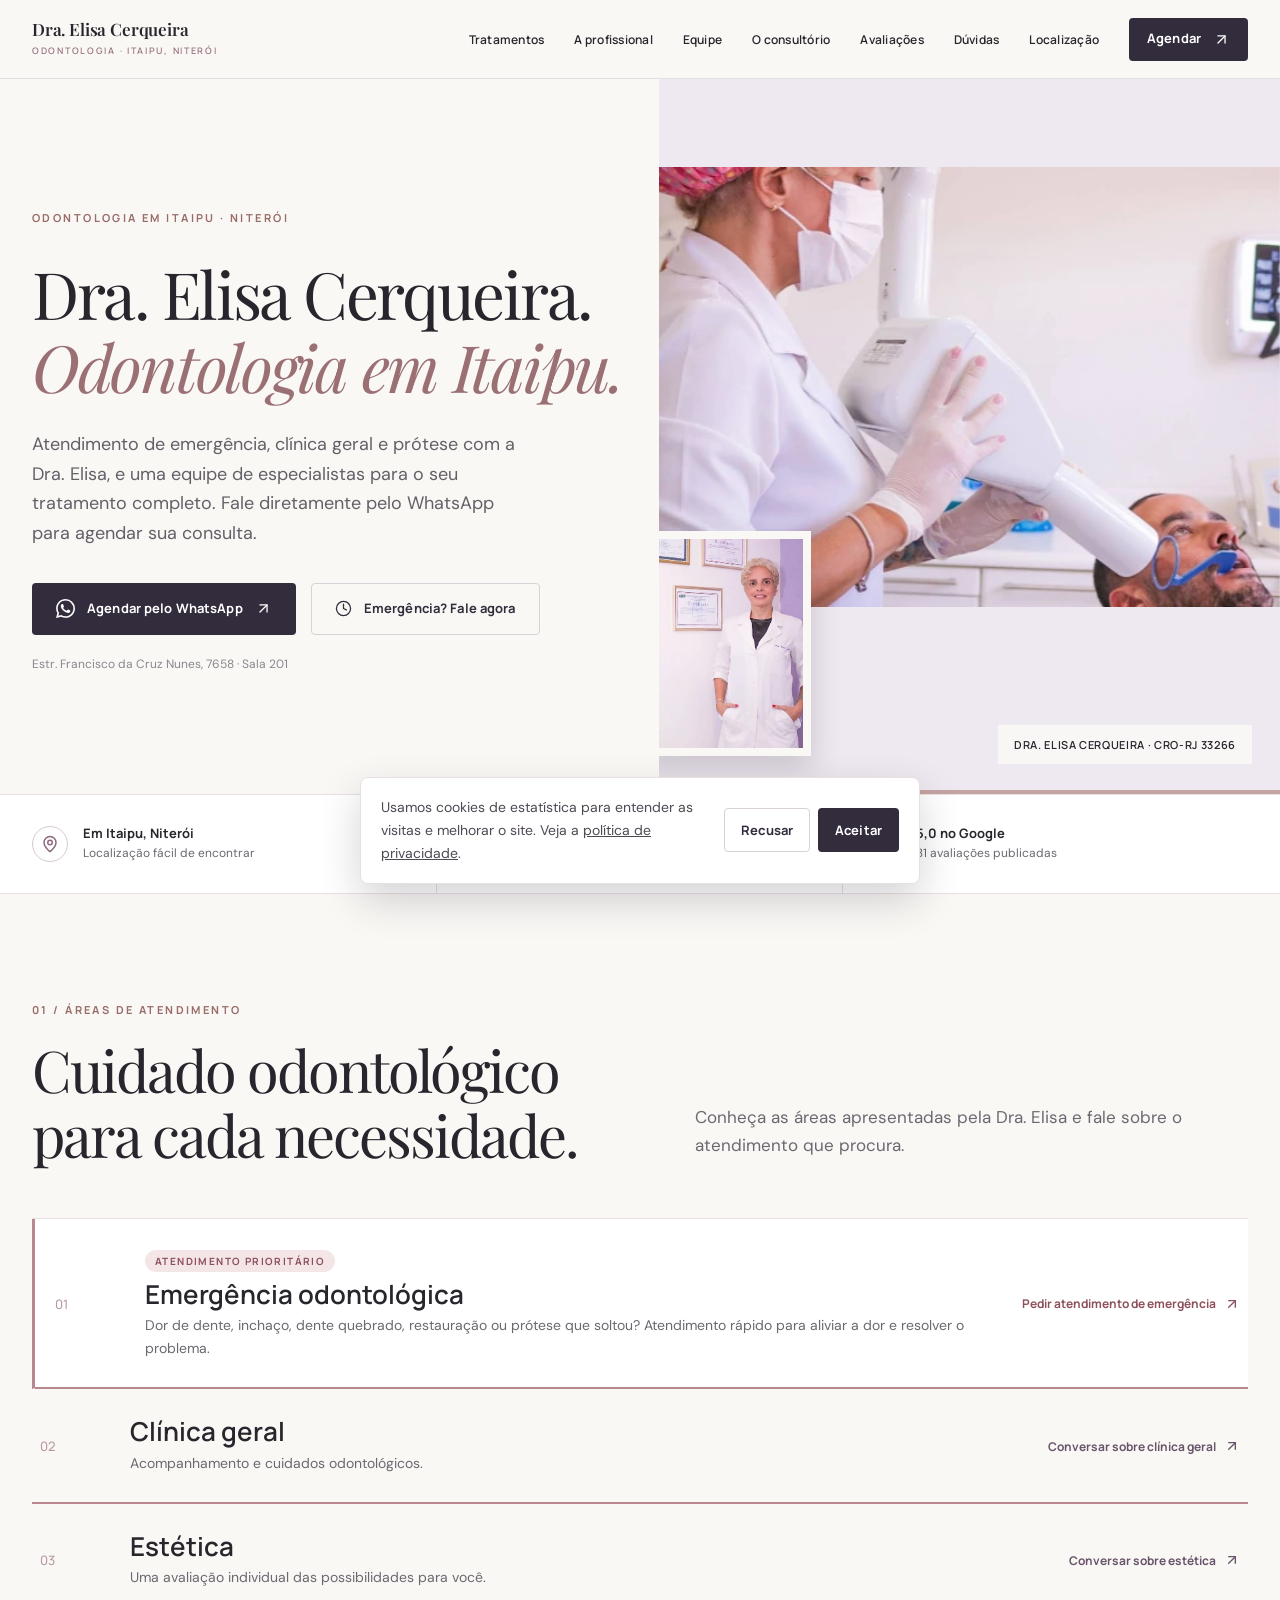
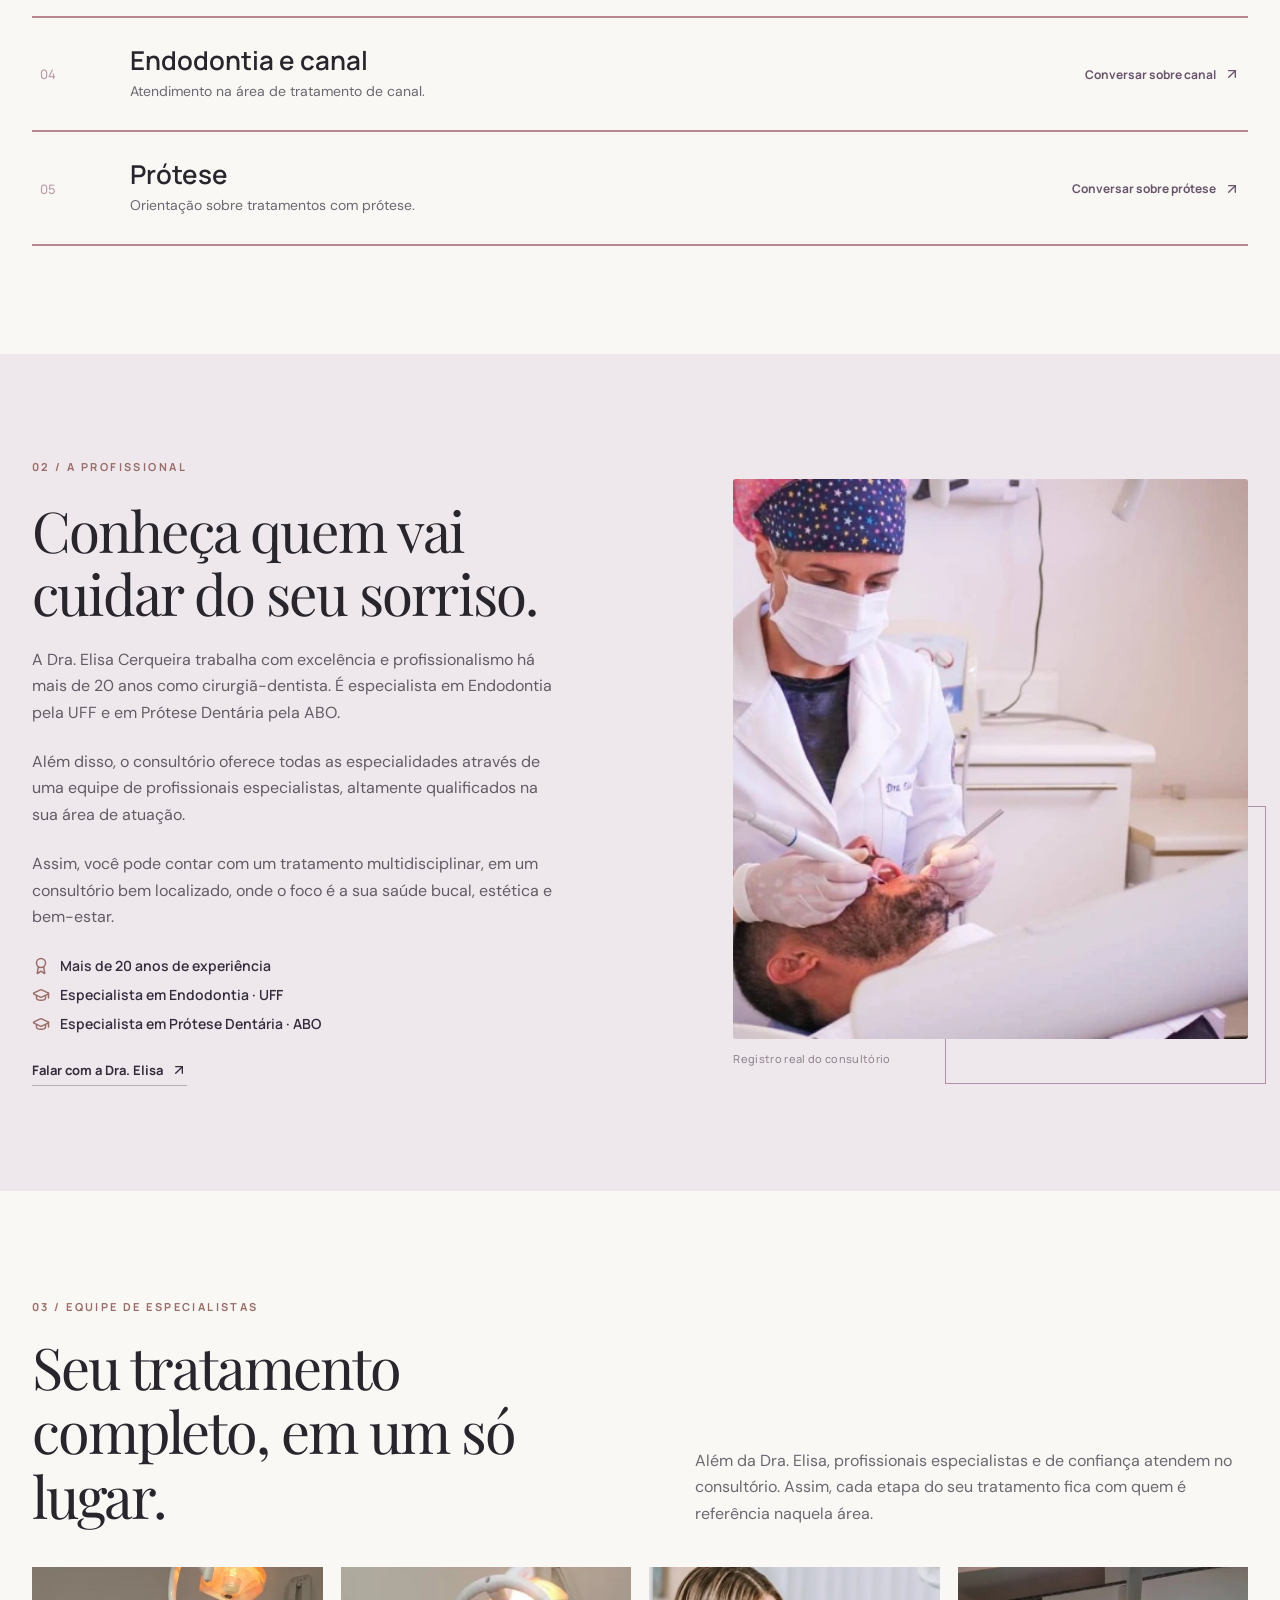
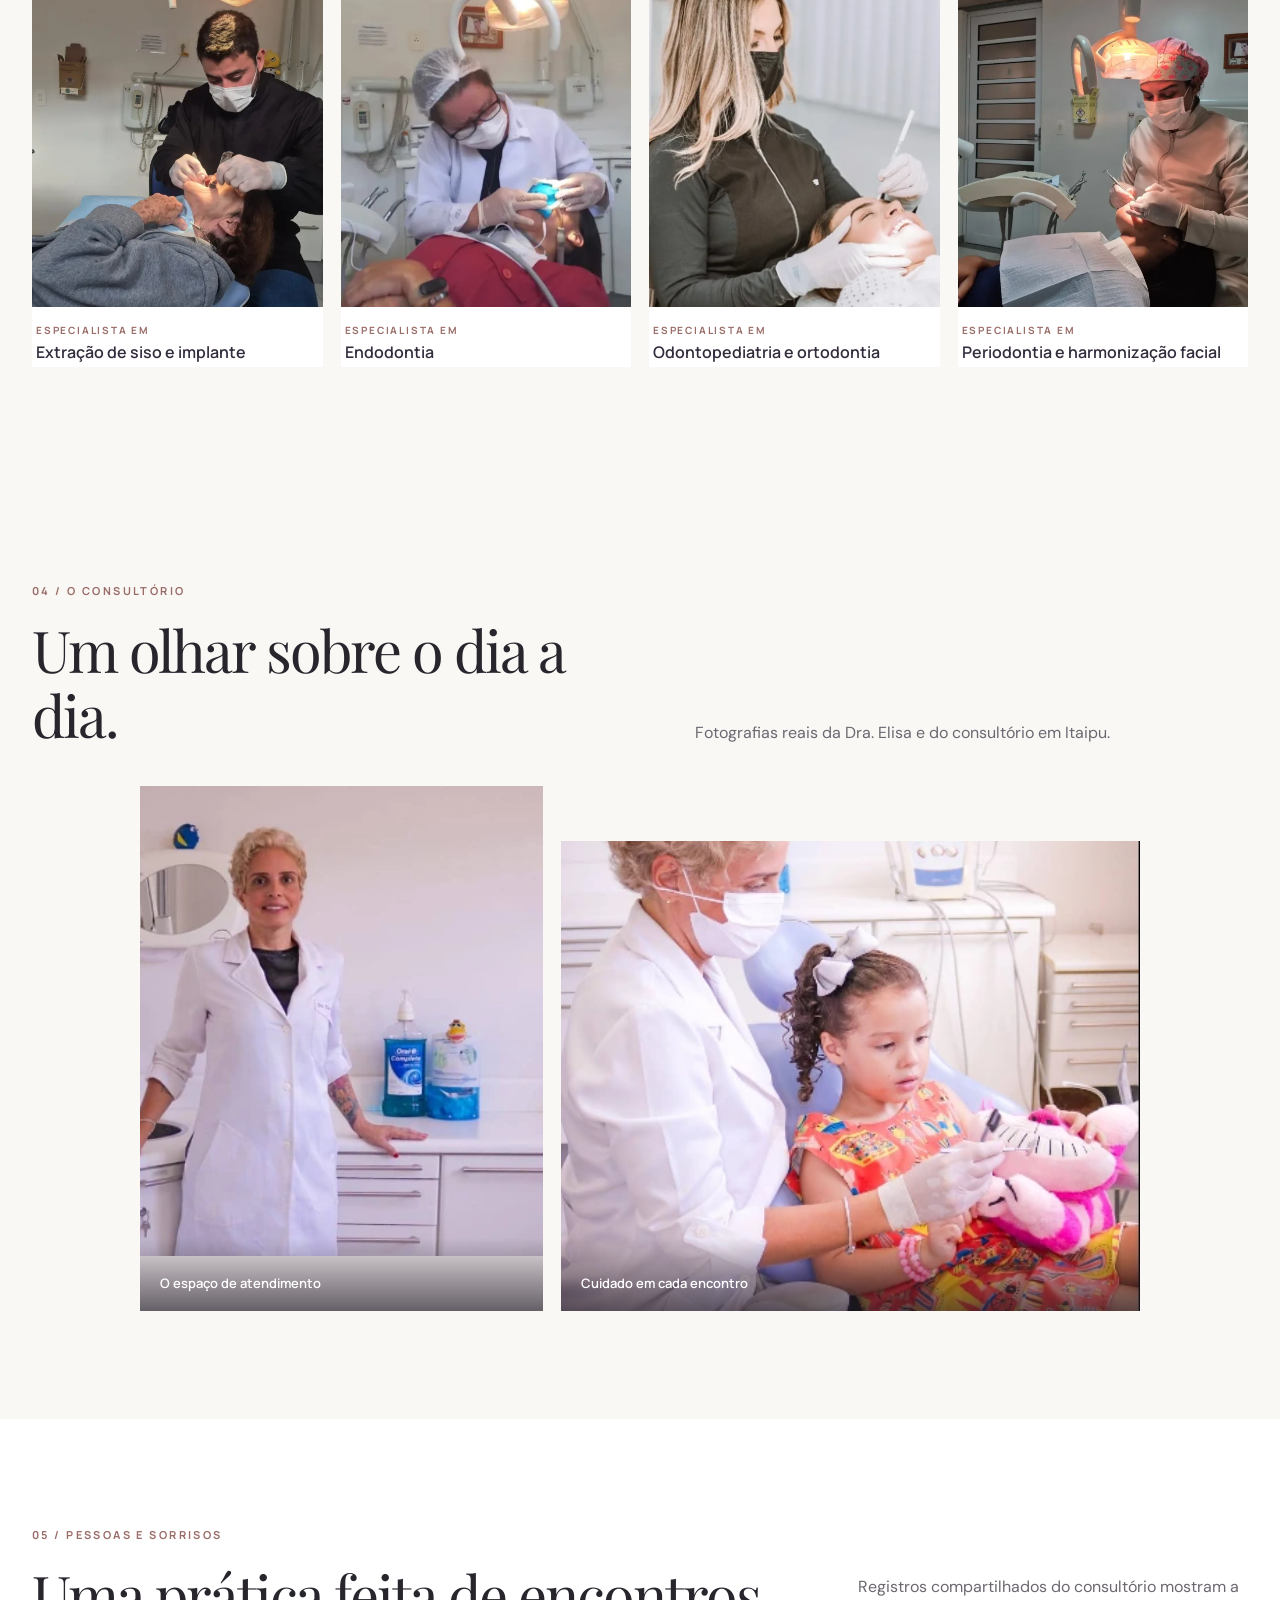
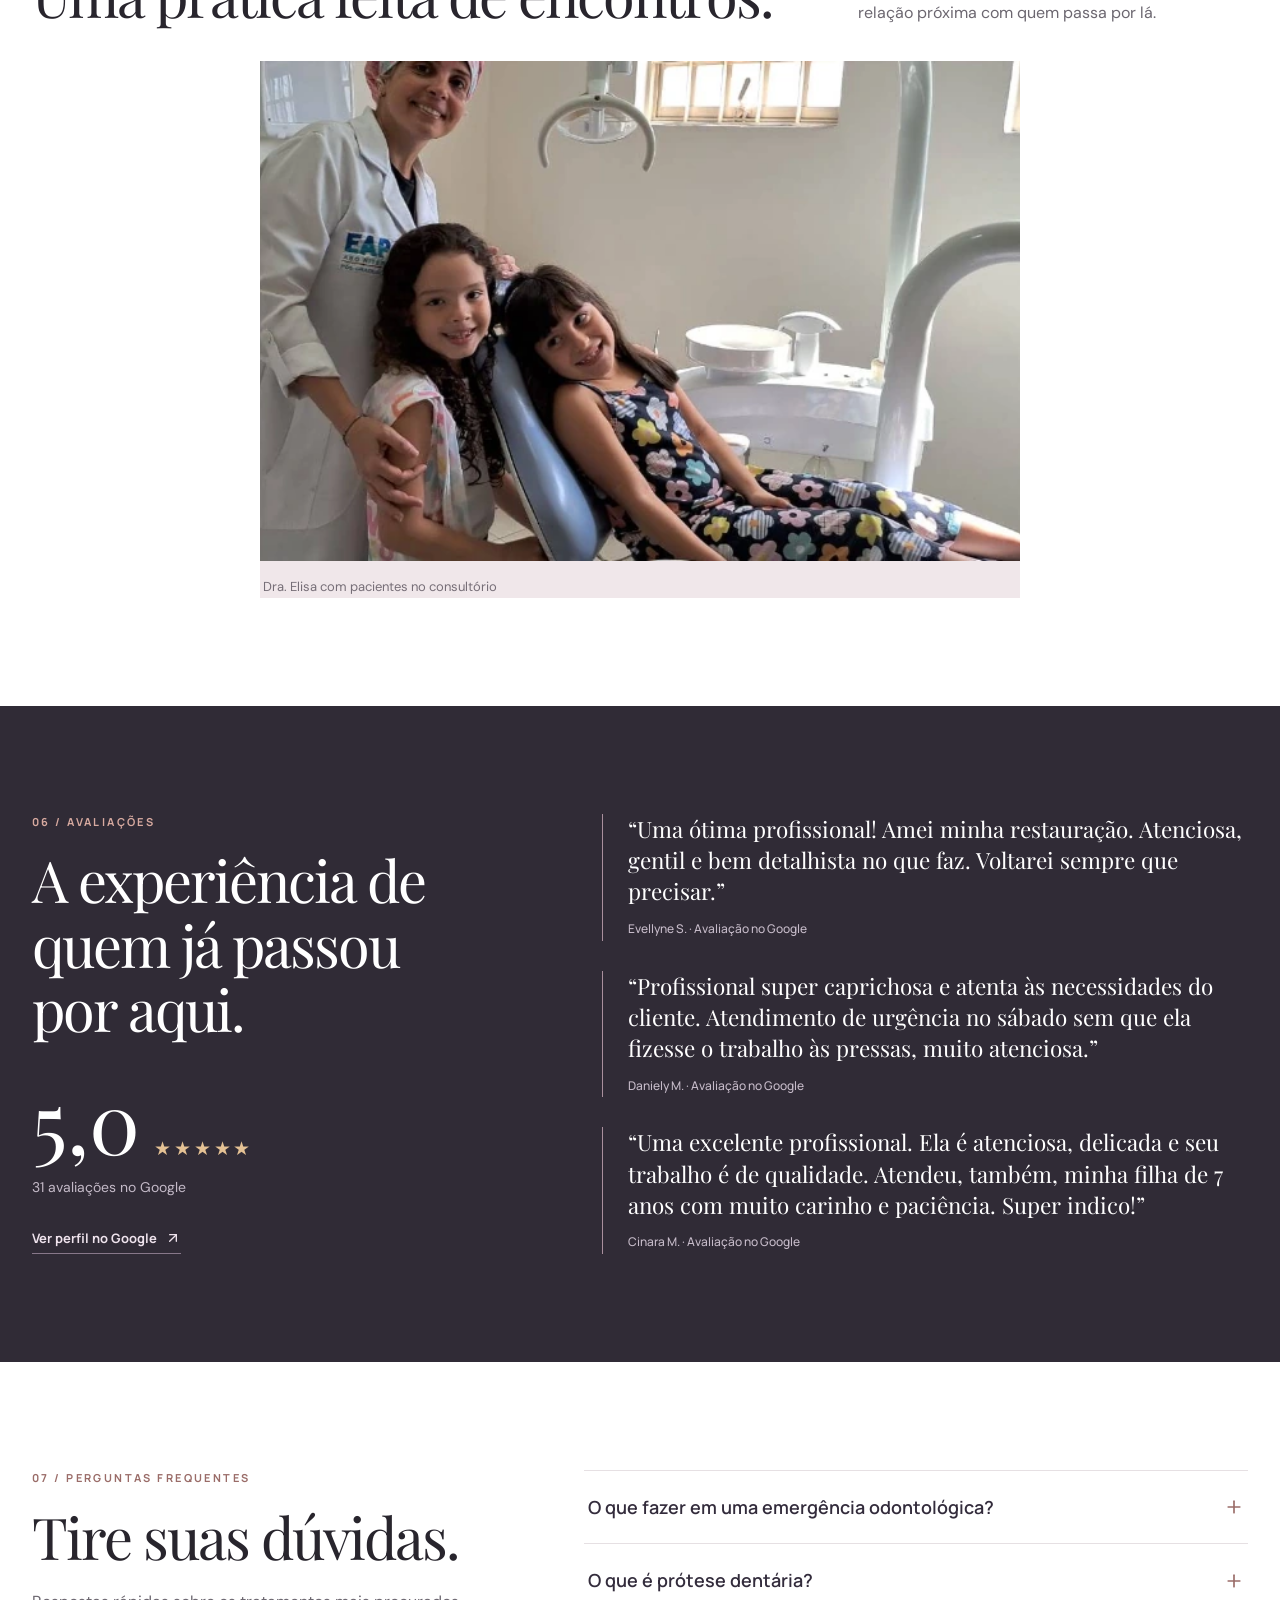
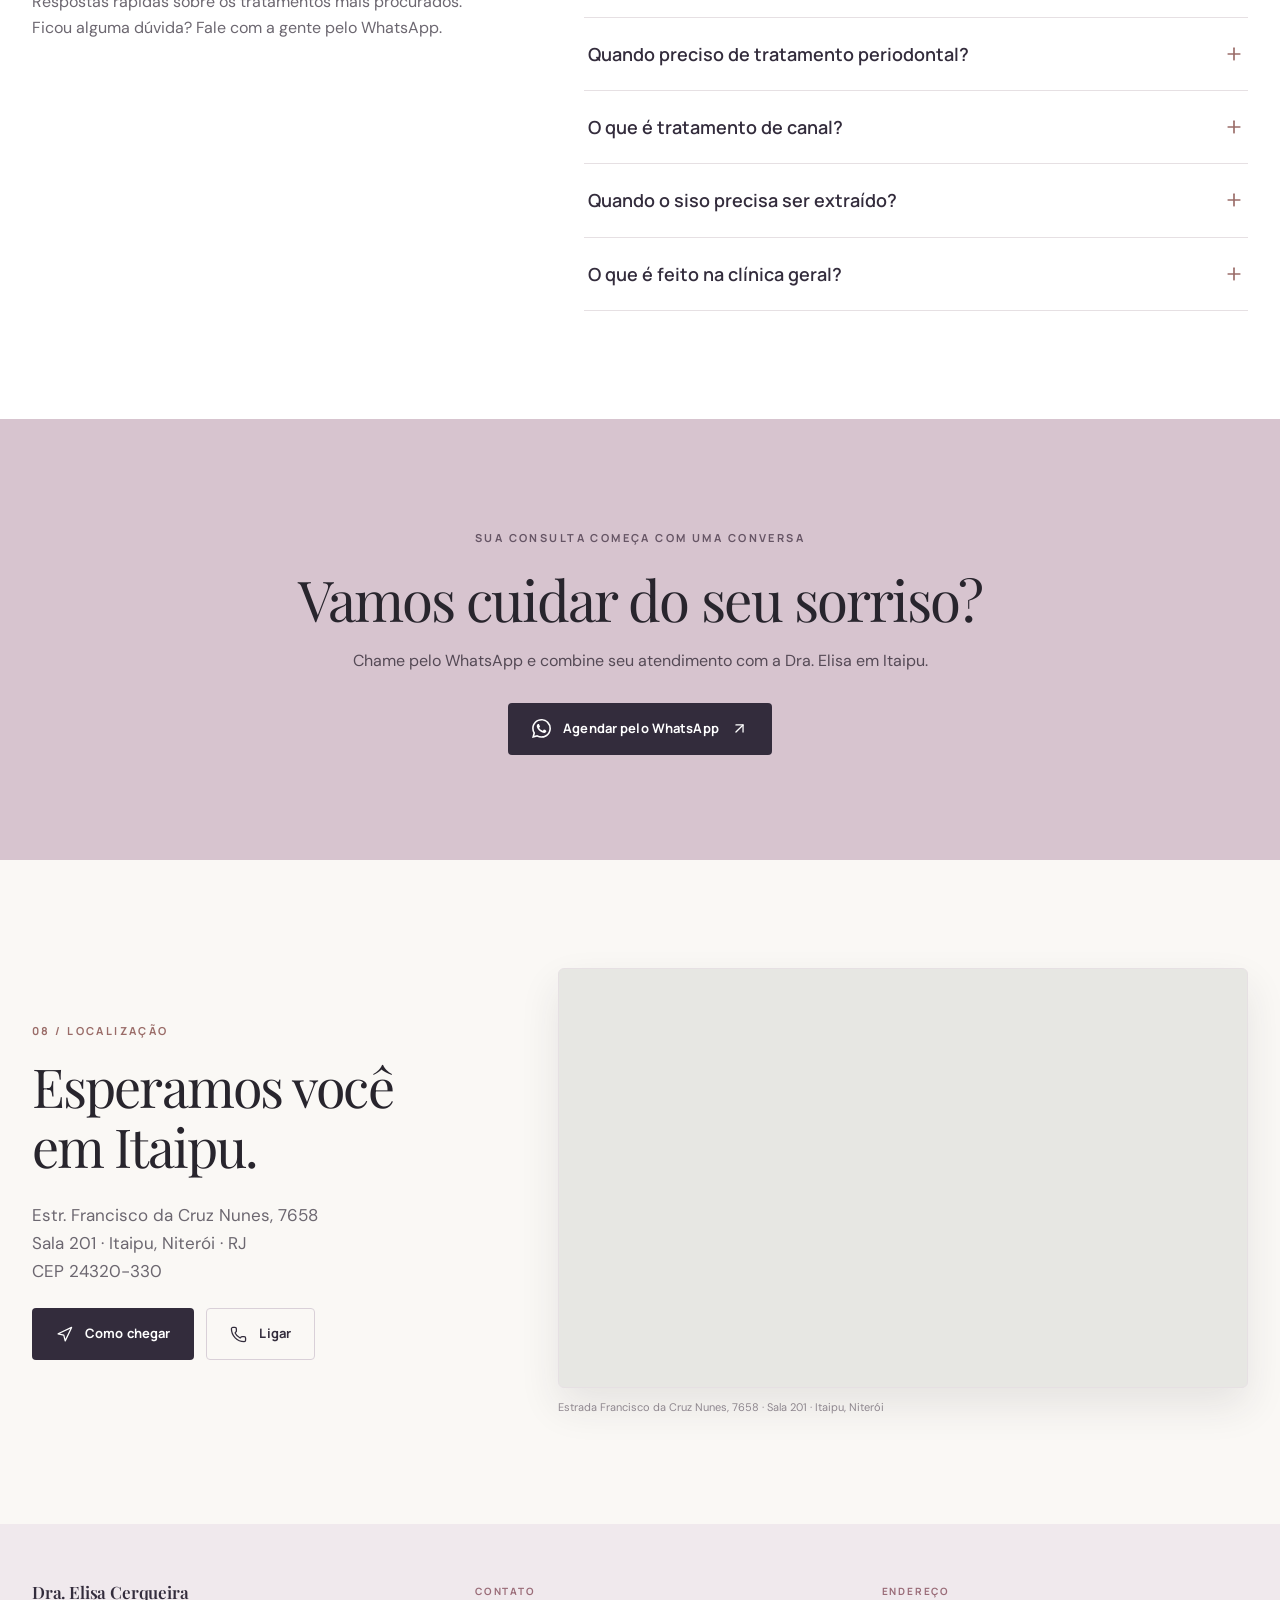
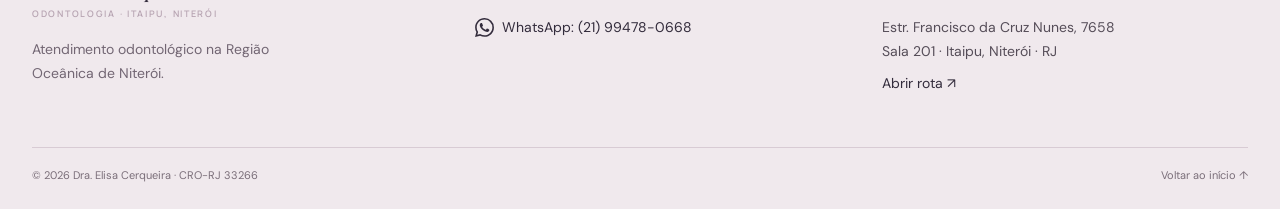
==== commit 06f452ed: "Corrige CRO para 33266 (site, dados estruturados e imagem de compartilhamento) Co-Authored-By: Claud" ====
--- a/index.html
+++ b/index.html
@@ -7,22 +7,22 @@
   <meta name="description" content="Dra. Elisa Cerqueira: emergência odontológica, clínica geral e prótese em Itaipu, Niterói. Equipe de especialistas. Agende pelo WhatsApp.">
   <title>Dra. Elisa Cerqueira — Dentista em Itaipu, Niterói | Emergência odontológica</title>
   <link rel="canonical" href="https://draelisacerqueira.com.br/">
-  <link rel="icon" href="/favicon.ico">
+  <link rel="icon" href="/favicon.ico" sizes="48x48"><link rel="icon" href="/favicon.svg" type="image/svg+xml"><link rel="apple-touch-icon" href="/apple-touch-icon.png">
   <meta property="og:type" content="website">
   <meta property="og:locale" content="pt_BR">
   <meta property="og:site_name" content="Dra. Elisa Cerqueira">
   <meta property="og:title" content="Dra. Elisa Cerqueira — Odontologia em Itaipu, Niterói">
   <meta property="og:description" content="Emergência odontológica, clínica geral e prótese em Itaipu, Niterói. Agende pelo WhatsApp.">
   <meta property="og:url" content="https://draelisacerqueira.com.br/">
-  <meta property="og:image" content="https://draelisacerqueira.com.br/og.jpg">
+  <meta property="og:image" content="https://draelisacerqueira.com.br/og-2.jpg">
   <meta property="og:image:width" content="1200">
   <meta property="og:image:height" content="630">
   <meta property="og:image:alt" content="Dra. Elisa Cerqueira atendendo no consultório em Itaipu, Niterói">
   <meta name="twitter:card" content="summary_large_image">
   <meta name="twitter:title" content="Dra. Elisa Cerqueira — Odontologia em Itaipu, Niterói">
   <meta name="twitter:description" content="Emergência odontológica, clínica geral e prótese em Itaipu, Niterói. Agende pelo WhatsApp.">
-  <meta name="twitter:image" content="https://draelisacerqueira.com.br/og.jpg">
-  <script type="application/ld+json">{"@context":"https://schema.org","@type":"Dentist","@id":"https://draelisacerqueira.com.br/#consultorio","name":"Dra. Elisa Cerqueira — Odontologia","url":"https://draelisacerqueira.com.br/","image":"https://draelisacerqueira.com.br/og.jpg","logo":"https://draelisacerqueira.com.br/favicon.ico","telephone":"+55-21-99478-0668","priceRange":"$$","description":"Consultório odontológico em Itaipu, Niterói: emergência odontológica, clínica geral, prótese e equipe de especialistas.","address":{"@type":"PostalAddress","streetAddress":"Estrada Francisco da Cruz Nunes, 7658, Sala 201","addressLocality":"Niterói","addressRegion":"RJ","postalCode":"24320-330","addressCountry":"BR"},"areaServed":"Niterói, RJ","founder":{"@type":"Person","name":"Elisa Cerqueira","jobTitle":"Cirurgiã-dentista","identifier":"CRO-RJ 33366"},"aggregateRating":{"@type":"AggregateRating","ratingValue":"5.0","reviewCount":"31","bestRating":"5"},"hasMap":"https://www.google.com/maps/search/?api=1&query=Consult%C3%B3rio%20Odontol%C3%B3gico%20Dra.%20Elisa%20Cerqueira%20Itaipu%20Niter%C3%B3i"}</script>
+  <meta name="twitter:image" content="https://draelisacerqueira.com.br/og-2.jpg">
+  <script type="application/ld+json">{"@context":"https://schema.org","@type":"Dentist","@id":"https://draelisacerqueira.com.br/#consultorio","name":"Dra. Elisa Cerqueira — Odontologia","url":"https://draelisacerqueira.com.br/","image":"https://draelisacerqueira.com.br/og-2.jpg","logo":"https://draelisacerqueira.com.br/icon-192.png","telephone":"+55-21-99478-0668","priceRange":"$$","description":"Consultório odontológico em Itaipu, Niterói: emergência odontológica, clínica geral, prótese e equipe de especialistas.","address":{"@type":"PostalAddress","streetAddress":"Estrada Francisco da Cruz Nunes, 7658, Sala 201","addressLocality":"Niterói","addressRegion":"RJ","postalCode":"24320-330","addressCountry":"BR"},"areaServed":"Niterói, RJ","founder":{"@type":"Person","name":"Elisa Cerqueira","jobTitle":"Cirurgiã-dentista","identifier":"CRO-RJ 33266"},"aggregateRating":{"@type":"AggregateRating","ratingValue":"5.0","reviewCount":"31","bestRating":"5"},"hasMap":"https://www.google.com/maps/search/?api=1&query=Consult%C3%B3rio%20Odontol%C3%B3gico%20Dra.%20Elisa%20Cerqueira%20Itaipu%20Niter%C3%B3i"}</script>
   <link rel="preconnect" href="https://fonts.googleapis.com"><link rel="preconnect" href="https://fonts.gstatic.com" crossorigin>
   <link href="https://fonts.googleapis.com/css2?family=DM+Sans:wght@400;500;600;700&family=Manrope:wght@400;500;600;700&family=Playfair+Display:wght@400;500;600&display=swap" rel="stylesheet">
   <link rel="stylesheet" href="aos.css">
@@ -38,7 +38,7 @@
 <div class="progress" id="progress"></div>
 <header class="header"><div class="wrap nav"><a href="#inicio" class="brand" aria-label="Dra. Elisa Cerqueira, início"><strong>Dra. Elisa Cerqueira</strong><small>Odontologia · Itaipu, Niterói</small></a><nav class="nav-links" id="nav-links" aria-label="Navegação principal"><a href="#tratamentos">Tratamentos</a><a href="#profissional">A profissional</a><a href="#equipe">Equipe</a><a class="nav-extra" href="#consultorio">O consultório</a><a href="#avaliacoes">Avaliações</a><a href="#duvidas">Dúvidas</a><a class="nav-extra" href="#localizacao">Localização</a><a class="btn btn-dark" data-book href="https://wa.me/5521994780668" target="_blank" rel="noopener">Agendar <svg xmlns="http://www.w3.org/2000/svg" width="24" height="24" viewBox="0 0 24 24" fill="none" stroke="currentColor" stroke-width="2" stroke-linecap="round" stroke-linejoin="round" aria-hidden="true" class="lucide"><path d="M7 7h10v10"></path><path d="M7 17 17 7"></path></svg></a></nav><button class="menu-toggle" id="menu-toggle" aria-expanded="false" aria-controls="nav-links" aria-label="Abrir menu"><svg xmlns="http://www.w3.org/2000/svg" width="24" height="24" viewBox="0 0 24 24" fill="none" stroke="currentColor" stroke-width="2" stroke-linecap="round" stroke-linejoin="round" aria-hidden="true" class="lucide"><path d="M4 5h16"></path><path d="M4 12h16"></path><path d="M4 19h16"></path></svg></button></div></header>
 <main>
-  <section class="hero" id="inicio"><div class="hero-copy"><span class="eyebrow">Odontologia em Itaipu · Niterói</span><h1>Dra. Elisa Cerqueira. <em>Odontologia em Itaipu.</em></h1><p class="hero-lead">Atendimento de emergência, clínica geral e prótese com a Dra. Elisa, e uma equipe de especialistas para o seu tratamento completo. Fale diretamente pelo WhatsApp para agendar sua consulta.</p><div class="hero-actions"><a class="btn btn-dark" id="hero-book" data-book href="https://wa.me/5521994780668" target="_blank" rel="noopener"><span class="wa-icon"><svg viewBox="0 0 24 24" fill="currentColor" aria-hidden="true"><path d="M17.472 14.382c-.297-.149-1.758-.867-2.03-.967-.273-.099-.471-.148-.67.15-.197.297-.767.966-.94 1.164-.173.199-.347.223-.644.075-.297-.15-1.255-.463-2.39-1.475-.883-.788-1.48-1.761-1.653-2.059-.173-.297-.018-.458.13-.606.134-.133.298-.347.446-.52.149-.174.198-.298.298-.497.099-.198.05-.371-.025-.52-.075-.149-.669-1.612-.916-2.207-.242-.579-.487-.5-.669-.51-.173-.008-.371-.01-.57-.01-.198 0-.52.074-.792.372-.272.297-1.04 1.016-1.04 2.479 0 1.462 1.065 2.875 1.213 3.074.149.198 2.096 3.2 5.077 4.487.709.306 1.262.489 1.694.625.712.227 1.36.195 1.871.118.571-.085 1.758-.719 2.006-1.413.248-.694.248-1.289.173-1.413-.074-.124-.272-.198-.57-.347m-5.421 7.403h-.004a9.87 9.87 0 01-5.031-1.378l-.361-.214-3.741.982.998-3.648-.235-.374a9.86 9.86 0 01-1.51-5.26c.001-5.45 4.436-9.884 9.888-9.884 2.64 0 5.122 1.03 6.988 2.898a9.825 9.825 0 012.893 6.994c-.003 5.45-4.437 9.884-9.885 9.884m8.413-18.297A11.815 11.815 0 0012.05 0C5.495 0 .16 5.335.157 11.892c0 2.096.547 4.142 1.588 5.945L.057 24l6.305-1.654a11.882 11.882 0 005.683 1.448h.005c6.554 0 11.89-5.335 11.893-11.893a11.821 11.821 0 00-3.48-8.413Z"/></svg></span> Agendar pelo WhatsApp <svg xmlns="http://www.w3.org/2000/svg" width="24" height="24" viewBox="0 0 24 24" fill="none" stroke="currentColor" stroke-width="2" stroke-linecap="round" stroke-linejoin="round" aria-hidden="true" class="lucide"><path d="M7 7h10v10"></path><path d="M7 17 17 7"></path></svg></a><a class="btn btn-line" href="https://wa.me/5521994780668?text=Ol%C3%A1%2C%20preciso%20de%20um%20atendimento%20de%20emerg%C3%AAncia%20com%20a%20Dra.%20Elisa%20Cerqueira." target="_blank" rel="noopener"><svg xmlns="http://www.w3.org/2000/svg" width="24" height="24" viewBox="0 0 24 24" fill="none" stroke="currentColor" stroke-width="2" stroke-linecap="round" stroke-linejoin="round" aria-hidden="true" class="lucide"><circle cx="12" cy="12" r="10"></circle><path d="M12 6v6l4 2"></path></svg> Emergência? Fale agora</a></div><p class="hero-sub">Estr. Francisco da Cruz Nunes, 7658 · Sala 201</p></div><div class="hero-images" data-aos="fade-in" data-aos-delay="120"><img class="hero-main" src="foto-1.webp" decoding="async" alt="Dra. Elisa durante atendimento odontológico" width="665" height="390" fetchpriority="high"><img class="hero-side" src="foto-2.webp" decoding="async" alt="Retrato da Dra. Elisa Cerqueira no consultório" width="235" height="460"><div class="hero-image-label">DRA. ELISA CERQUEIRA · CRO-RJ 33366</div><div class="hero-marker" aria-hidden="true"></div></div></section>
+  <section class="hero" id="inicio"><div class="hero-copy"><span class="eyebrow">Odontologia em Itaipu · Niterói</span><h1>Dra. Elisa Cerqueira. <em>Odontologia em Itaipu.</em></h1><p class="hero-lead">Atendimento de emergência, clínica geral e prótese com a Dra. Elisa, e uma equipe de especialistas para o seu tratamento completo. Fale diretamente pelo WhatsApp para agendar sua consulta.</p><div class="hero-actions"><a class="btn btn-dark" id="hero-book" data-book href="https://wa.me/5521994780668" target="_blank" rel="noopener"><span class="wa-icon"><svg viewBox="0 0 24 24" fill="currentColor" aria-hidden="true"><path d="M17.472 14.382c-.297-.149-1.758-.867-2.03-.967-.273-.099-.471-.148-.67.15-.197.297-.767.966-.94 1.164-.173.199-.347.223-.644.075-.297-.15-1.255-.463-2.39-1.475-.883-.788-1.48-1.761-1.653-2.059-.173-.297-.018-.458.13-.606.134-.133.298-.347.446-.52.149-.174.198-.298.298-.497.099-.198.05-.371-.025-.52-.075-.149-.669-1.612-.916-2.207-.242-.579-.487-.5-.669-.51-.173-.008-.371-.01-.57-.01-.198 0-.52.074-.792.372-.272.297-1.04 1.016-1.04 2.479 0 1.462 1.065 2.875 1.213 3.074.149.198 2.096 3.2 5.077 4.487.709.306 1.262.489 1.694.625.712.227 1.36.195 1.871.118.571-.085 1.758-.719 2.006-1.413.248-.694.248-1.289.173-1.413-.074-.124-.272-.198-.57-.347m-5.421 7.403h-.004a9.87 9.87 0 01-5.031-1.378l-.361-.214-3.741.982.998-3.648-.235-.374a9.86 9.86 0 01-1.51-5.26c.001-5.45 4.436-9.884 9.888-9.884 2.64 0 5.122 1.03 6.988 2.898a9.825 9.825 0 012.893 6.994c-.003 5.45-4.437 9.884-9.885 9.884m8.413-18.297A11.815 11.815 0 0012.05 0C5.495 0 .16 5.335.157 11.892c0 2.096.547 4.142 1.588 5.945L.057 24l6.305-1.654a11.882 11.882 0 005.683 1.448h.005c6.554 0 11.89-5.335 11.893-11.893a11.821 11.821 0 00-3.48-8.413Z"/></svg></span> Agendar pelo WhatsApp <svg xmlns="http://www.w3.org/2000/svg" width="24" height="24" viewBox="0 0 24 24" fill="none" stroke="currentColor" stroke-width="2" stroke-linecap="round" stroke-linejoin="round" aria-hidden="true" class="lucide"><path d="M7 7h10v10"></path><path d="M7 17 17 7"></path></svg></a><a class="btn btn-line" href="https://wa.me/5521994780668?text=Ol%C3%A1%2C%20preciso%20de%20um%20atendimento%20de%20emerg%C3%AAncia%20com%20a%20Dra.%20Elisa%20Cerqueira." target="_blank" rel="noopener"><svg xmlns="http://www.w3.org/2000/svg" width="24" height="24" viewBox="0 0 24 24" fill="none" stroke="currentColor" stroke-width="2" stroke-linecap="round" stroke-linejoin="round" aria-hidden="true" class="lucide"><circle cx="12" cy="12" r="10"></circle><path d="M12 6v6l4 2"></path></svg> Emergência? Fale agora</a></div><p class="hero-sub">Estr. Francisco da Cruz Nunes, 7658 · Sala 201</p></div><div class="hero-images" data-aos="fade-in" data-aos-delay="120"><img class="hero-main" src="foto-1.webp" decoding="async" alt="Dra. Elisa durante atendimento odontológico" width="665" height="390" fetchpriority="high"><img class="hero-side" src="foto-2.webp" decoding="async" alt="Retrato da Dra. Elisa Cerqueira no consultório" width="235" height="460"><div class="hero-image-label">DRA. ELISA CERQUEIRA · CRO-RJ 33266</div><div class="hero-marker" aria-hidden="true"></div></div></section>
   <div class="detail-line"><div class="wrap detail-grid"><div class="detail"><span class="detail-icon"><svg xmlns="http://www.w3.org/2000/svg" width="24" height="24" viewBox="0 0 24 24" fill="none" stroke="currentColor" stroke-width="2" stroke-linecap="round" stroke-linejoin="round" aria-hidden="true" class="lucide"><path d="M20 10c0 4.993-5.539 10.193-7.399 11.799a1 1 0 0 1-1.202 0C9.539 20.193 4 14.993 4 10a8 8 0 0 1 16 0"></path><circle cx="12" cy="10" r="3"></circle></svg></span><div><strong>Em Itaipu, Niterói</strong><span>Localização fácil de encontrar</span></div></div><div class="detail"><span class="detail-icon"><svg xmlns="http://www.w3.org/2000/svg" width="24" height="24" viewBox="0 0 24 24" fill="none" stroke="currentColor" stroke-width="2" stroke-linecap="round" stroke-linejoin="round" aria-hidden="true" class="lucide"><circle cx="12" cy="12" r="10"></circle><path d="M12 6v6l4 2"></path></svg></span><div><strong>Atendimento de emergência</strong><span>Dor ou imprevisto? Fale pelo WhatsApp</span></div></div><div class="detail"><span class="detail-icon"><svg xmlns="http://www.w3.org/2000/svg" width="24" height="24" viewBox="0 0 24 24" fill="none" stroke="currentColor" stroke-width="2" stroke-linecap="round" stroke-linejoin="round" aria-hidden="true" class="lucide"><path d="M11.525 2.295a.53.53 0 0 1 .95 0l2.31 4.679a2.123 2.123 0 0 0 1.595 1.16l5.166.756a.53.53 0 0 1 .294.904l-3.736 3.638a2.123 2.123 0 0 0-.611 1.878l.882 5.14a.53.53 0 0 1-.771.56l-4.618-2.428a2.122 2.122 0 0 0-1.973 0L6.396 21.01a.53.53 0 0 1-.77-.56l.881-5.139a2.122 2.122 0 0 0-.611-1.879L2.16 9.795a.53.53 0 0 1 .294-.906l5.165-.755a2.122 2.122 0 0 0 1.597-1.16z"></path></svg></span><div><strong>5,0 no Google</strong><span>31 avaliações publicadas</span></div></div></div></div>
   <section class="section" id="tratamentos"><div class="wrap"><div class="intro-head" data-aos="fade-up"><div><span class="eyebrow">01 / Áreas de atendimento</span><h2 class="section-title">Cuidado odontológico para cada necessidade.</h2></div><p class="body-copy">Conheça as áreas apresentadas pela Dra. Elisa e fale sobre o atendimento que procura.</p></div><div class="treatment-list"><article class="treatment treatment-urgent" data-aos="fade-up"><span class="treatment-num">01</span><div><span class="urgent-badge">Atendimento prioritário</span><h3>Emergência odontológica</h3><p>Dor de dente, inchaço, dente quebrado, restauração ou prótese que soltou? Atendimento rápido para aliviar a dor e resolver o problema.</p></div><a href="https://wa.me/5521994780668?text=Ol%C3%A1%2C%20preciso%20de%20um%20atendimento%20de%20emerg%C3%AAncia%20com%20a%20Dra.%20Elisa%20Cerqueira." target="_blank" rel="noopener">Pedir atendimento de emergência <svg xmlns="http://www.w3.org/2000/svg" width="24" height="24" viewBox="0 0 24 24" fill="none" stroke="currentColor" stroke-width="2" stroke-linecap="round" stroke-linejoin="round" aria-hidden="true" class="lucide"><path d="M7 7h10v10"></path><path d="M7 17 17 7"></path></svg></a></article><article class="treatment" data-aos="fade-up"><span class="treatment-num">02</span><div><h3>Clínica geral</h3><p>Acompanhamento e cuidados odontológicos.</p></div><a data-service="clínica geral" href="#">Conversar sobre clínica geral <svg xmlns="http://www.w3.org/2000/svg" width="24" height="24" viewBox="0 0 24 24" fill="none" stroke="currentColor" stroke-width="2" stroke-linecap="round" stroke-linejoin="round" aria-hidden="true" class="lucide"><path d="M7 7h10v10"></path><path d="M7 17 17 7"></path></svg></a></article><article class="treatment" data-aos="fade-up" data-aos-delay="50"><span class="treatment-num">03</span><div><h3>Estética</h3><p>Uma avaliação individual das possibilidades para você.</p></div><a data-service="estética odontológica" href="#">Conversar sobre estética <svg xmlns="http://www.w3.org/2000/svg" width="24" height="24" viewBox="0 0 24 24" fill="none" stroke="currentColor" stroke-width="2" stroke-linecap="round" stroke-linejoin="round" aria-hidden="true" class="lucide"><path d="M7 7h10v10"></path><path d="M7 17 17 7"></path></svg></a></article><article class="treatment" data-aos="fade-up" data-aos-delay="100"><span class="treatment-num">04</span><div><h3>Endodontia e canal</h3><p>Atendimento na área de tratamento de canal.</p></div><a data-service="tratamento de canal" href="#">Conversar sobre canal <svg xmlns="http://www.w3.org/2000/svg" width="24" height="24" viewBox="0 0 24 24" fill="none" stroke="currentColor" stroke-width="2" stroke-linecap="round" stroke-linejoin="round" aria-hidden="true" class="lucide"><path d="M7 7h10v10"></path><path d="M7 17 17 7"></path></svg></a></article><article class="treatment" data-aos="fade-up" data-aos-delay="150"><span class="treatment-num">05</span><div><h3>Prótese</h3><p>Orientação sobre tratamentos com prótese.</p></div><a data-service="prótese" href="#">Conversar sobre prótese <svg xmlns="http://www.w3.org/2000/svg" width="24" height="24" viewBox="0 0 24 24" fill="none" stroke="currentColor" stroke-width="2" stroke-linecap="round" stroke-linejoin="round" aria-hidden="true" class="lucide"><path d="M7 7h10v10"></path><path d="M7 17 17 7"></path></svg></a></article></div></div></section>
   <section class="story" id="profissional"><div class="wrap story-grid"><div class="story-copy" data-aos="fade-up"><span class="eyebrow">02 / A profissional</span><h2>Conheça quem vai cuidar do seu sorriso.</h2><p>A Dra. Elisa Cerqueira trabalha com excelência e profissionalismo há mais de 20 anos como cirurgiã-dentista. É especialista em Endodontia pela UFF e em Prótese Dentária pela ABO.</p><p>Além disso, o consultório oferece todas as especialidades através de uma equipe de profissionais especialistas, altamente qualificados na sua área de atuação.</p><p>Assim, você pode contar com um tratamento multidisciplinar, em um consultório bem localizado, onde o foco é a sua saúde bucal, estética e bem-estar.</p><ul class="credentials"><li><svg xmlns="http://www.w3.org/2000/svg" width="24" height="24" viewBox="0 0 24 24" fill="none" stroke="currentColor" stroke-width="2" stroke-linecap="round" stroke-linejoin="round" aria-hidden="true" class="lucide"><path d="m15.477 12.89 1.515 8.526a.5.5 0 0 1-.81.47l-3.58-2.687a1 1 0 0 0-1.197 0l-3.586 2.686a.5.5 0 0 1-.81-.469l1.514-8.526"></path><circle cx="12" cy="8" r="6"></circle></svg> Mais de 20 anos de experiência</li><li><svg xmlns="http://www.w3.org/2000/svg" width="24" height="24" viewBox="0 0 24 24" fill="none" stroke="currentColor" stroke-width="2" stroke-linecap="round" stroke-linejoin="round" aria-hidden="true" class="lucide"><path d="M21.42 10.922a1 1 0 0 0-.019-1.838L12.83 5.18a2 2 0 0 0-1.66 0L2.6 9.08a1 1 0 0 0 0 1.832l8.57 3.908a2 2 0 0 0 1.66 0z"></path><path d="M22 10v6"></path><path d="M6 12.5V16a6 3 0 0 0 12 0v-3.5"></path></svg> Especialista em Endodontia · UFF</li><li><svg xmlns="http://www.w3.org/2000/svg" width="24" height="24" viewBox="0 0 24 24" fill="none" stroke="currentColor" stroke-width="2" stroke-linecap="round" stroke-linejoin="round" aria-hidden="true" class="lucide"><path d="M21.42 10.922a1 1 0 0 0-.019-1.838L12.83 5.18a2 2 0 0 0-1.66 0L2.6 9.08a1 1 0 0 0 0 1.832l8.57 3.908a2 2 0 0 0 1.66 0z"></path><path d="M22 10v6"></path><path d="M6 12.5V16a6 3 0 0 0 12 0v-3.5"></path></svg> Especialista em Prótese Dentária · ABO</li></ul><a class="text-link" data-book href="https://wa.me/5521994780668" target="_blank" rel="noopener">Falar com a Dra. Elisa <svg xmlns="http://www.w3.org/2000/svg" width="24" height="24" viewBox="0 0 24 24" fill="none" stroke="currentColor" stroke-width="2" stroke-linecap="round" stroke-linejoin="round" aria-hidden="true" class="lucide"><path d="M7 7h10v10"></path><path d="M7 17 17 7"></path></svg></a></div>
@@ -53,7 +53,7 @@
   <section class="cta"><div class="wrap" data-aos="fade-up"><span class="eyebrow">Sua consulta começa com uma conversa</span><h2>Vamos cuidar do seu sorriso?</h2><p>Chame pelo WhatsApp e combine seu atendimento com a Dra. Elisa em Itaipu.</p><a class="btn btn-dark" data-book href="https://wa.me/5521994780668" target="_blank" rel="noopener"><span class="wa-icon"><svg viewBox="0 0 24 24" fill="currentColor" aria-hidden="true"><path d="M17.472 14.382c-.297-.149-1.758-.867-2.03-.967-.273-.099-.471-.148-.67.15-.197.297-.767.966-.94 1.164-.173.199-.347.223-.644.075-.297-.15-1.255-.463-2.39-1.475-.883-.788-1.48-1.761-1.653-2.059-.173-.297-.018-.458.13-.606.134-.133.298-.347.446-.52.149-.174.198-.298.298-.497.099-.198.05-.371-.025-.52-.075-.149-.669-1.612-.916-2.207-.242-.579-.487-.5-.669-.51-.173-.008-.371-.01-.57-.01-.198 0-.52.074-.792.372-.272.297-1.04 1.016-1.04 2.479 0 1.462 1.065 2.875 1.213 3.074.149.198 2.096 3.2 5.077 4.487.709.306 1.262.489 1.694.625.712.227 1.36.195 1.871.118.571-.085 1.758-.719 2.006-1.413.248-.694.248-1.289.173-1.413-.074-.124-.272-.198-.57-.347m-5.421 7.403h-.004a9.87 9.87 0 01-5.031-1.378l-.361-.214-3.741.982.998-3.648-.235-.374a9.86 9.86 0 01-1.51-5.26c.001-5.45 4.436-9.884 9.888-9.884 2.64 0 5.122 1.03 6.988 2.898a9.825 9.825 0 012.893 6.994c-.003 5.45-4.437 9.884-9.885 9.884m8.413-18.297A11.815 11.815 0 0012.05 0C5.495 0 .16 5.335.157 11.892c0 2.096.547 4.142 1.588 5.945L.057 24l6.305-1.654a11.882 11.882 0 005.683 1.448h.005c6.554 0 11.89-5.335 11.893-11.893a11.821 11.821 0 00-3.48-8.413Z"/></svg></span> Agendar pelo WhatsApp <svg xmlns="http://www.w3.org/2000/svg" width="24" height="24" viewBox="0 0 24 24" fill="none" stroke="currentColor" stroke-width="2" stroke-linecap="round" stroke-linejoin="round" aria-hidden="true" class="lucide"><path d="M7 7h10v10"></path><path d="M7 17 17 7"></path></svg></a></div></section>
   <section class="section location" id="localizacao"><div class="wrap location-grid"><div data-aos="fade-up"><span class="eyebrow">08 / Localização</span><h2>Esperamos você em Itaipu.</h2><p class="address">Estr. Francisco da Cruz Nunes, 7658<br>Sala 201 · Itaipu, Niterói · RJ<br>CEP 24320-330</p><div class="location-actions"><a class="btn btn-dark" href="https://www.google.com/maps/dir/?api=1&destination=Estrada%20Francisco%20da%20Cruz%20Nunes%207658%20Itaipu%20Niter%C3%B3i%20RJ" target="_blank" rel="noopener"><svg xmlns="http://www.w3.org/2000/svg" width="24" height="24" viewBox="0 0 24 24" fill="none" stroke="currentColor" stroke-width="2" stroke-linecap="round" stroke-linejoin="round" aria-hidden="true" class="lucide"><polygon points="3 11 22 2 13 21 11 13 3 11"></polygon></svg> Como chegar</a><a class="btn btn-line" href="tel:+5521994780668"><svg xmlns="http://www.w3.org/2000/svg" width="24" height="24" viewBox="0 0 24 24" fill="none" stroke="currentColor" stroke-width="2" stroke-linecap="round" stroke-linejoin="round" aria-hidden="true" class="lucide"><path d="M13.832 16.568a1 1 0 0 0 1.213-.303l.355-.465A2 2 0 0 1 17 15h3a2 2 0 0 1 2 2v3a2 2 0 0 1-2 2A18 18 0 0 1 2 4a2 2 0 0 1 2-2h3a2 2 0 0 1 2 2v3a2 2 0 0 1-.8 1.6l-.468.351a1 1 0 0 0-.292 1.233 14 14 0 0 0 6.392 6.384"></path></svg> Ligar</a></div></div><div data-aos="fade-up" data-aos-delay="100"><div class="map"><iframe title="Mapa do consultório da Dra. Elisa Cerqueira em Itaipu, Niterói" data-src="https://maps.google.com/maps?q=Consult%C3%B3rio%20Odontol%C3%B3gico%20Dra.%20Elisa%20Cerqueira%2C%20Itaipu%2C%20Niter%C3%B3i&z=16&hl=pt-BR&output=embed" referrerpolicy="no-referrer-when-downgrade" allowfullscreen></iframe><button type="button" class="map-load" aria-label="Carregar o mapa interativo do Google"><span><svg xmlns="http://www.w3.org/2000/svg" viewBox="0 0 24 24" fill="none" stroke="currentColor" stroke-width="2" stroke-linecap="round" stroke-linejoin="round" aria-hidden="true"><path d="M20 10c0 6-8 12-8 12s-8-6-8-12a8 8 0 0 1 16 0Z"></path><circle cx="12" cy="10" r="3"></circle></svg> Carregando mapa…</span></button></div><p class="map-note">Estrada Francisco da Cruz Nunes, 7658 · Sala 201 · Itaipu, Niterói</p></div></div></section>
 </main>
-<footer class="footer" id="rodape"><div class="wrap"><div class="footer-grid"><div class="footer-brand"><a href="#inicio" class="brand"><strong>Dra. Elisa Cerqueira</strong><small>Odontologia · Itaipu, Niterói</small></a><p>Atendimento odontológico na Região Oceânica de Niterói.</p></div><div><span class="footer-label">Contato</span><a data-book href="https://wa.me/5521994780668" target="_blank" rel="noopener"><span class="wa-icon"><svg viewBox="0 0 24 24" fill="currentColor" aria-hidden="true"><path d="M17.472 14.382c-.297-.149-1.758-.867-2.03-.967-.273-.099-.471-.148-.67.15-.197.297-.767.966-.94 1.164-.173.199-.347.223-.644.075-.297-.15-1.255-.463-2.39-1.475-.883-.788-1.48-1.761-1.653-2.059-.173-.297-.018-.458.13-.606.134-.133.298-.347.446-.52.149-.174.198-.298.298-.497.099-.198.05-.371-.025-.52-.075-.149-.669-1.612-.916-2.207-.242-.579-.487-.5-.669-.51-.173-.008-.371-.01-.57-.01-.198 0-.52.074-.792.372-.272.297-1.04 1.016-1.04 2.479 0 1.462 1.065 2.875 1.213 3.074.149.198 2.096 3.2 5.077 4.487.709.306 1.262.489 1.694.625.712.227 1.36.195 1.871.118.571-.085 1.758-.719 2.006-1.413.248-.694.248-1.289.173-1.413-.074-.124-.272-.198-.57-.347m-5.421 7.403h-.004a9.87 9.87 0 01-5.031-1.378l-.361-.214-3.741.982.998-3.648-.235-.374a9.86 9.86 0 01-1.51-5.26c.001-5.45 4.436-9.884 9.888-9.884 2.64 0 5.122 1.03 6.988 2.898a9.825 9.825 0 012.893 6.994c-.003 5.45-4.437 9.884-9.885 9.884m8.413-18.297A11.815 11.815 0 0012.05 0C5.495 0 .16 5.335.157 11.892c0 2.096.547 4.142 1.588 5.945L.057 24l6.305-1.654a11.882 11.882 0 005.683 1.448h.005c6.554 0 11.89-5.335 11.893-11.893a11.821 11.821 0 00-3.48-8.413Z"/></svg></span> WhatsApp: (21) 99478-0668</a></div><div><span class="footer-label">Endereço</span><address>Estr. Francisco da Cruz Nunes, 7658<br>Sala 201 · Itaipu, Niterói · RJ</address><a href="https://www.google.com/maps/dir/?api=1&destination=Estrada%20Francisco%20da%20Cruz%20Nunes%207658%20Itaipu%20Niter%C3%B3i%20RJ" target="_blank" rel="noopener">Abrir rota ↗</a></div></div><div class="footer-bottom"><span>© <span id="year"></span> Dra. Elisa Cerqueira · CRO-RJ 33366</span><a href="#inicio">Voltar ao início ↑</a></div></div></footer>
+<footer class="footer" id="rodape"><div class="wrap"><div class="footer-grid"><div class="footer-brand"><a href="#inicio" class="brand"><strong>Dra. Elisa Cerqueira</strong><small>Odontologia · Itaipu, Niterói</small></a><p>Atendimento odontológico na Região Oceânica de Niterói.</p></div><div><span class="footer-label">Contato</span><a data-book href="https://wa.me/5521994780668" target="_blank" rel="noopener"><span class="wa-icon"><svg viewBox="0 0 24 24" fill="currentColor" aria-hidden="true"><path d="M17.472 14.382c-.297-.149-1.758-.867-2.03-.967-.273-.099-.471-.148-.67.15-.197.297-.767.966-.94 1.164-.173.199-.347.223-.644.075-.297-.15-1.255-.463-2.39-1.475-.883-.788-1.48-1.761-1.653-2.059-.173-.297-.018-.458.13-.606.134-.133.298-.347.446-.52.149-.174.198-.298.298-.497.099-.198.05-.371-.025-.52-.075-.149-.669-1.612-.916-2.207-.242-.579-.487-.5-.669-.51-.173-.008-.371-.01-.57-.01-.198 0-.52.074-.792.372-.272.297-1.04 1.016-1.04 2.479 0 1.462 1.065 2.875 1.213 3.074.149.198 2.096 3.2 5.077 4.487.709.306 1.262.489 1.694.625.712.227 1.36.195 1.871.118.571-.085 1.758-.719 2.006-1.413.248-.694.248-1.289.173-1.413-.074-.124-.272-.198-.57-.347m-5.421 7.403h-.004a9.87 9.87 0 01-5.031-1.378l-.361-.214-3.741.982.998-3.648-.235-.374a9.86 9.86 0 01-1.51-5.26c.001-5.45 4.436-9.884 9.888-9.884 2.64 0 5.122 1.03 6.988 2.898a9.825 9.825 0 012.893 6.994c-.003 5.45-4.437 9.884-9.885 9.884m8.413-18.297A11.815 11.815 0 0012.05 0C5.495 0 .16 5.335.157 11.892c0 2.096.547 4.142 1.588 5.945L.057 24l6.305-1.654a11.882 11.882 0 005.683 1.448h.005c6.554 0 11.89-5.335 11.893-11.893a11.821 11.821 0 00-3.48-8.413Z"/></svg></span> WhatsApp: (21) 99478-0668</a></div><div><span class="footer-label">Endereço</span><address>Estr. Francisco da Cruz Nunes, 7658<br>Sala 201 · Itaipu, Niterói · RJ</address><a href="https://www.google.com/maps/dir/?api=1&destination=Estrada%20Francisco%20da%20Cruz%20Nunes%207658%20Itaipu%20Niter%C3%B3i%20RJ" target="_blank" rel="noopener">Abrir rota ↗</a></div></div><div class="footer-bottom"><span>© <span id="year"></span> Dra. Elisa Cerqueira · CRO-RJ 33266</span><a href="#inicio">Voltar ao início ↑</a></div></div></footer>
 <div class="mobile-book" id="mobile-book"><a class="btn btn-dark" data-book href="https://wa.me/5521994780668" target="_blank" rel="noopener"><span class="wa-icon"><svg viewBox="0 0 24 24" fill="currentColor" aria-hidden="true"><path d="M17.472 14.382c-.297-.149-1.758-.867-2.03-.967-.273-.099-.471-.148-.67.15-.197.297-.767.966-.94 1.164-.173.199-.347.223-.644.075-.297-.15-1.255-.463-2.39-1.475-.883-.788-1.48-1.761-1.653-2.059-.173-.297-.018-.458.13-.606.134-.133.298-.347.446-.52.149-.174.198-.298.298-.497.099-.198.05-.371-.025-.52-.075-.149-.669-1.612-.916-2.207-.242-.579-.487-.5-.669-.51-.173-.008-.371-.01-.57-.01-.198 0-.52.074-.792.372-.272.297-1.04 1.016-1.04 2.479 0 1.462 1.065 2.875 1.213 3.074.149.198 2.096 3.2 5.077 4.487.709.306 1.262.489 1.694.625.712.227 1.36.195 1.871.118.571-.085 1.758-.719 2.006-1.413.248-.694.248-1.289.173-1.413-.074-.124-.272-.198-.57-.347m-5.421 7.403h-.004a9.87 9.87 0 01-5.031-1.378l-.361-.214-3.741.982.998-3.648-.235-.374a9.86 9.86 0 01-1.51-5.26c.001-5.45 4.436-9.884 9.888-9.884 2.64 0 5.122 1.03 6.988 2.898a9.825 9.825 0 012.893 6.994c-.003 5.45-4.437 9.884-9.885 9.884m8.413-18.297A11.815 11.815 0 0012.05 0C5.495 0 .16 5.335.157 11.892c0 2.096.547 4.142 1.588 5.945L.057 24l6.305-1.654a11.882 11.882 0 005.683 1.448h.005c6.554 0 11.89-5.335 11.893-11.893a11.821 11.821 0 00-3.48-8.413Z"/></svg></span> Agendar pelo WhatsApp <svg xmlns="http://www.w3.org/2000/svg" width="24" height="24" viewBox="0 0 24 24" fill="none" stroke="currentColor" stroke-width="2" stroke-linecap="round" stroke-linejoin="round" aria-hidden="true" class="lucide"><path d="M7 7h10v10"></path><path d="M7 17 17 7"></path></svg></a><a class="btn btn-line mb-icon" href="tel:+5521994780668" aria-label="Ligar para o consultório"><svg xmlns="http://www.w3.org/2000/svg" width="24" height="24" viewBox="0 0 24 24" fill="none" stroke="currentColor" stroke-width="2" stroke-linecap="round" stroke-linejoin="round" aria-hidden="true" class="lucide"><path d="M22 16.92v3a2 2 0 0 1-2.18 2 19.79 19.79 0 0 1-8.63-3.07 19.5 19.5 0 0 1-6-6 19.79 19.79 0 0 1-3.07-8.67A2 2 0 0 1 4.11 2h3a2 2 0 0 1 2 1.72 12.84 12.84 0 0 0 .7 2.81 2 2 0 0 1-.45 2.11L8.09 9.91a16 16 0 0 0 6 6l1.27-1.27a2 2 0 0 1 2.11-.45 12.84 12.84 0 0 0 2.81.7A2 2 0 0 1 22 16.92z"></path></svg><span>Ligar</span></a><a class="btn btn-line mb-icon" href="https://www.google.com/maps/dir/?api=1&amp;destination=Estrada%20Francisco%20da%20Cruz%20Nunes%207658%20Itaipu%20Niter%C3%B3i%20RJ" target="_blank" rel="noopener" aria-label="Como chegar ao consultório"><svg xmlns="http://www.w3.org/2000/svg" width="24" height="24" viewBox="0 0 24 24" fill="none" stroke="currentColor" stroke-width="2" stroke-linecap="round" stroke-linejoin="round" aria-hidden="true" class="lucide"><polygon points="3 11 22 2 13 21 11 13 3 11"></polygon></svg><span>Rota</span></a></div>
 <script defer src="aos.js"></script>
 <script defer src="main.js"></script>
--- a/style.css
+++ b/style.css
@@ -64,3 +64,7 @@
 /* aviso de cookies */
 .cookie-banner{position:fixed;left:16px;right:16px;bottom:16px;z-index:90;max-width:560px;margin:auto;background:#fff;border:1px solid var(--line);border-radius:8px;box-shadow:0 16px 40px #2a243033;padding:18px 20px;display:flex;flex-wrap:wrap;gap:12px 16px;align-items:center;font-size:14px;color:#4f4953}.cookie-banner p{flex:1 1 260px}.cookie-banner a{text-decoration:underline}.cookie-actions{display:flex;gap:8px}.cookie-actions .btn{min-height:44px;padding:9px 16px}
 @media(max-width:720px){.cookie-banner{bottom:calc(84px + env(safe-area-inset-bottom));left:10px;right:10px;padding:14px}.cookie-actions{width:100%}.cookie-actions .btn{flex:1}}
+/* barra fixa em telas estreitas: o botao do WhatsApp encolhe e quebra linha */
+@media(max-width:720px){.mobile-book{padding-left:12px;padding-right:12px}.mobile-book .btn-dark{flex:1 1 0;min-width:0;white-space:normal;line-height:1.2;padding:8px 10px}.mobile-book .mb-icon{min-width:54px}}
+@media(max-width:360px){.mobile-book .btn-dark{font-size:11.5px;gap:6px}.mobile-book .mb-icon{min-width:48px;padding:6px 4px}}
+@media(max-width:720px){.mobile-book .mb-icon{width:auto;flex:0 0 auto}}
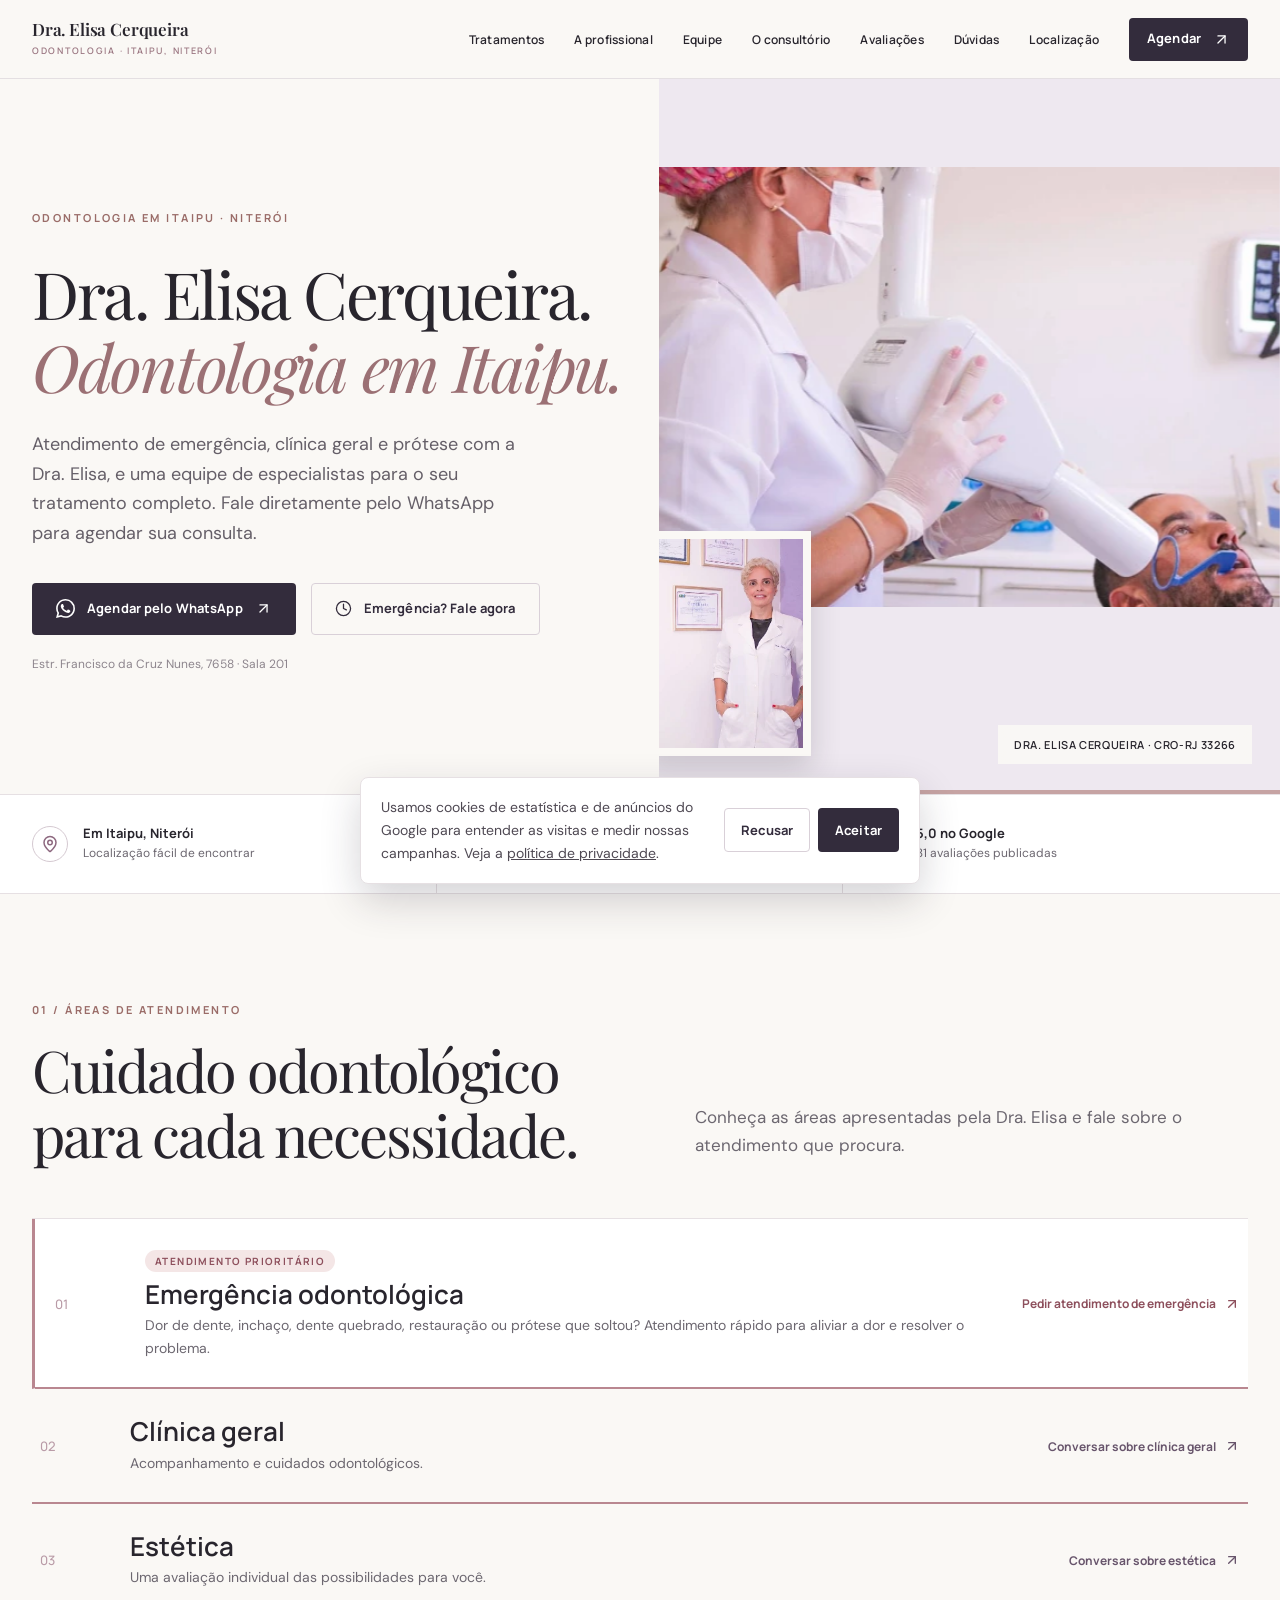
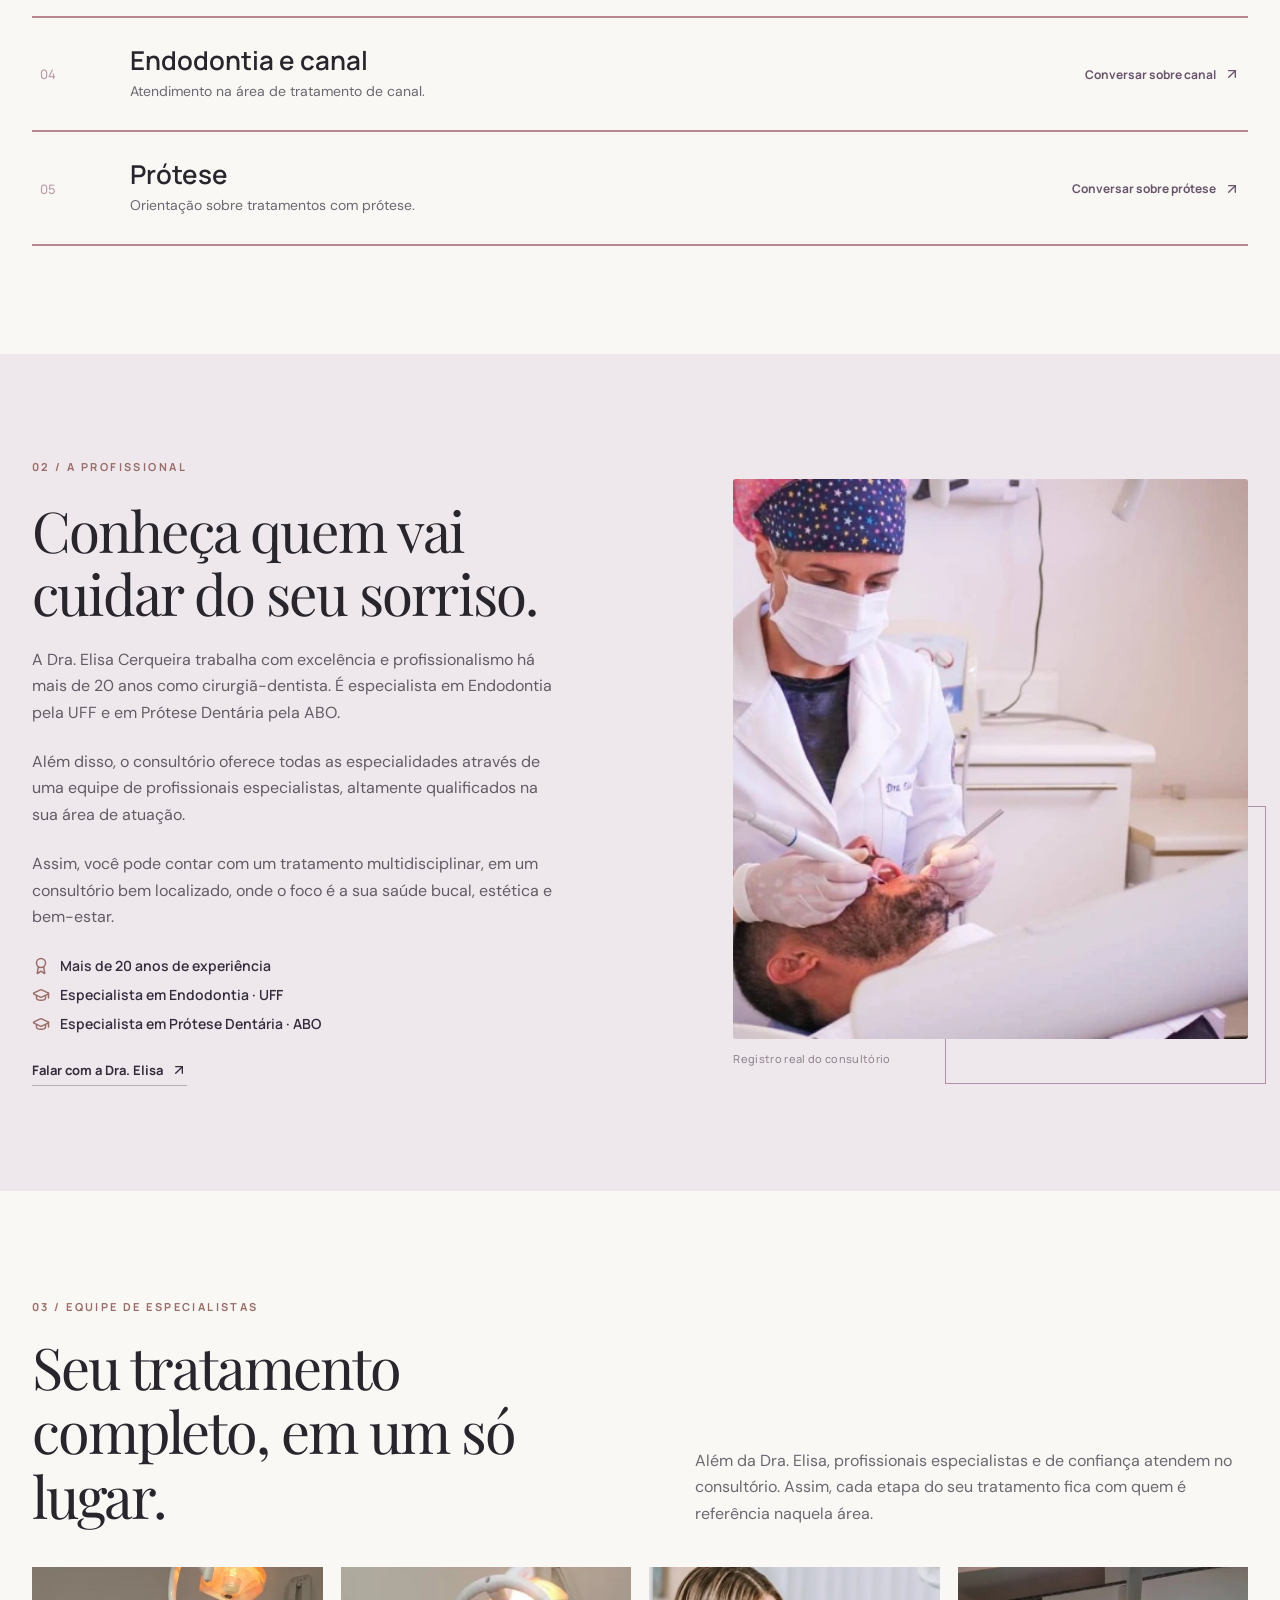
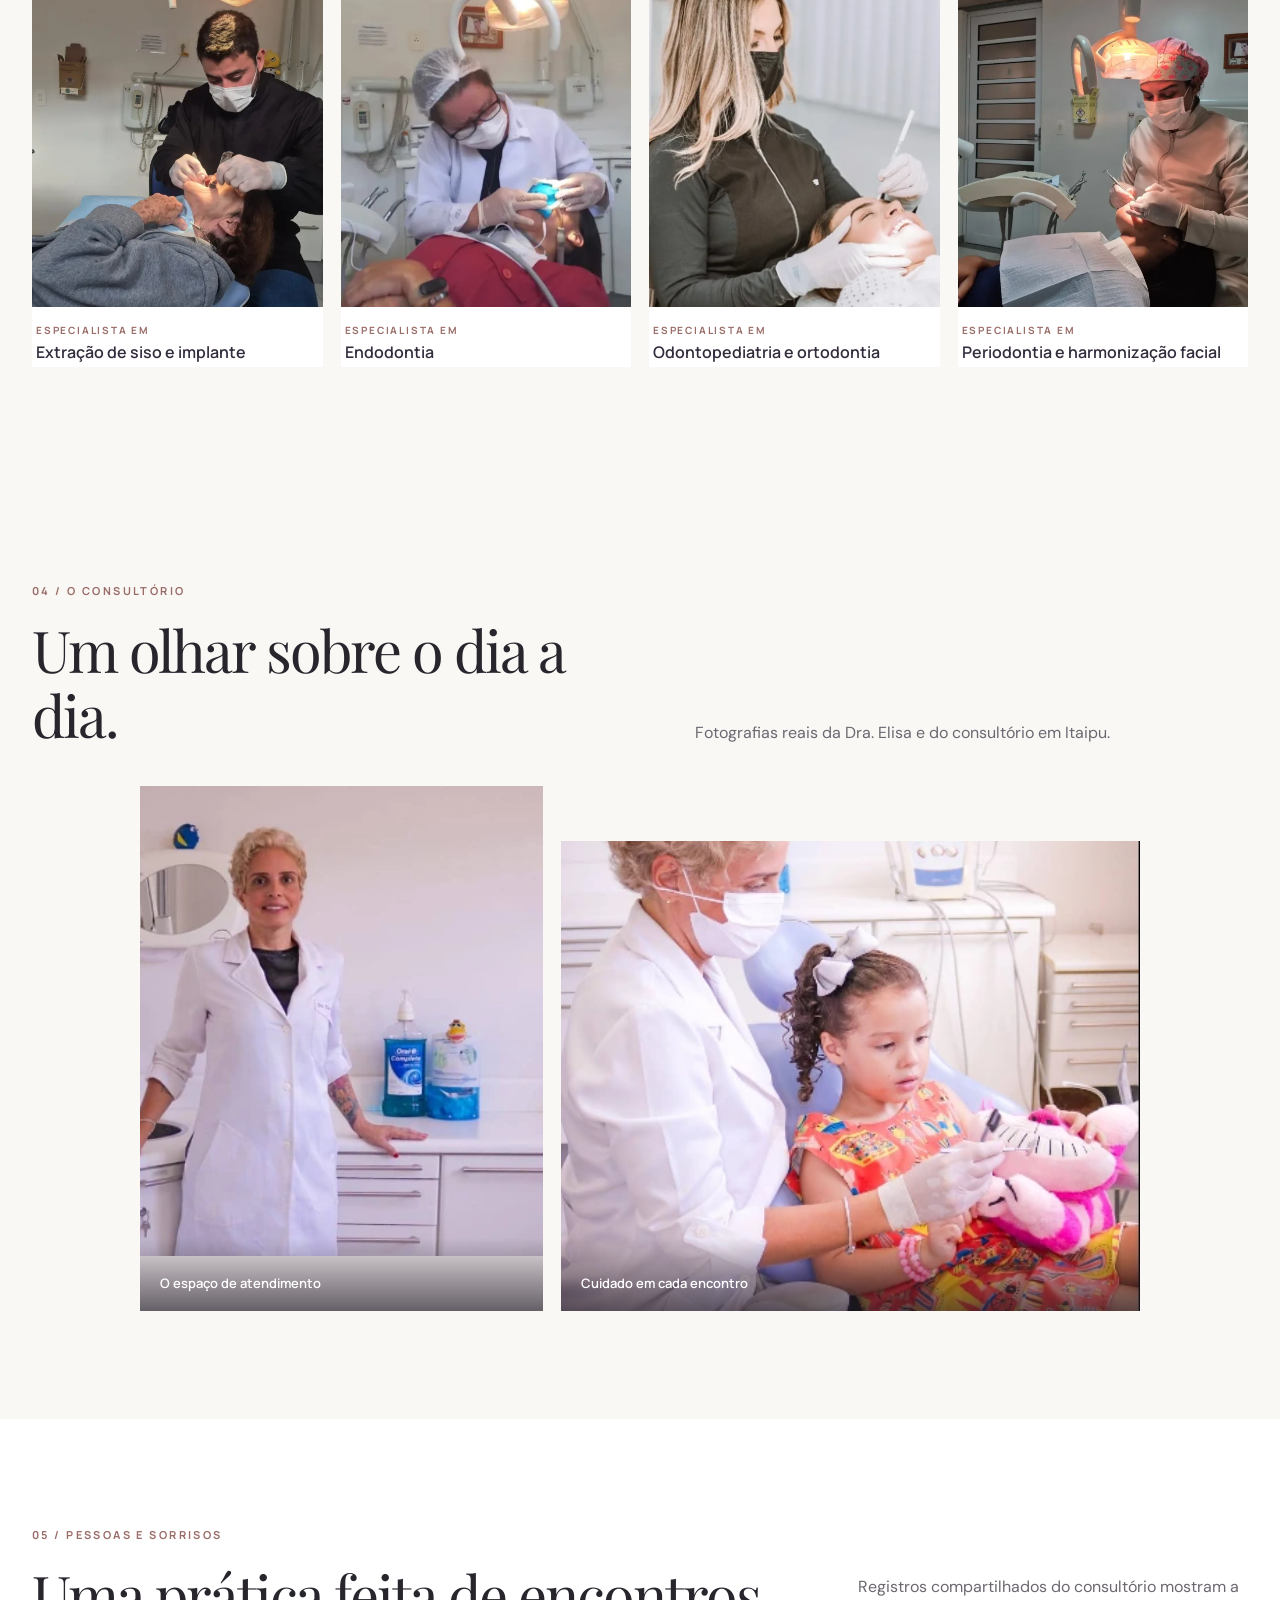
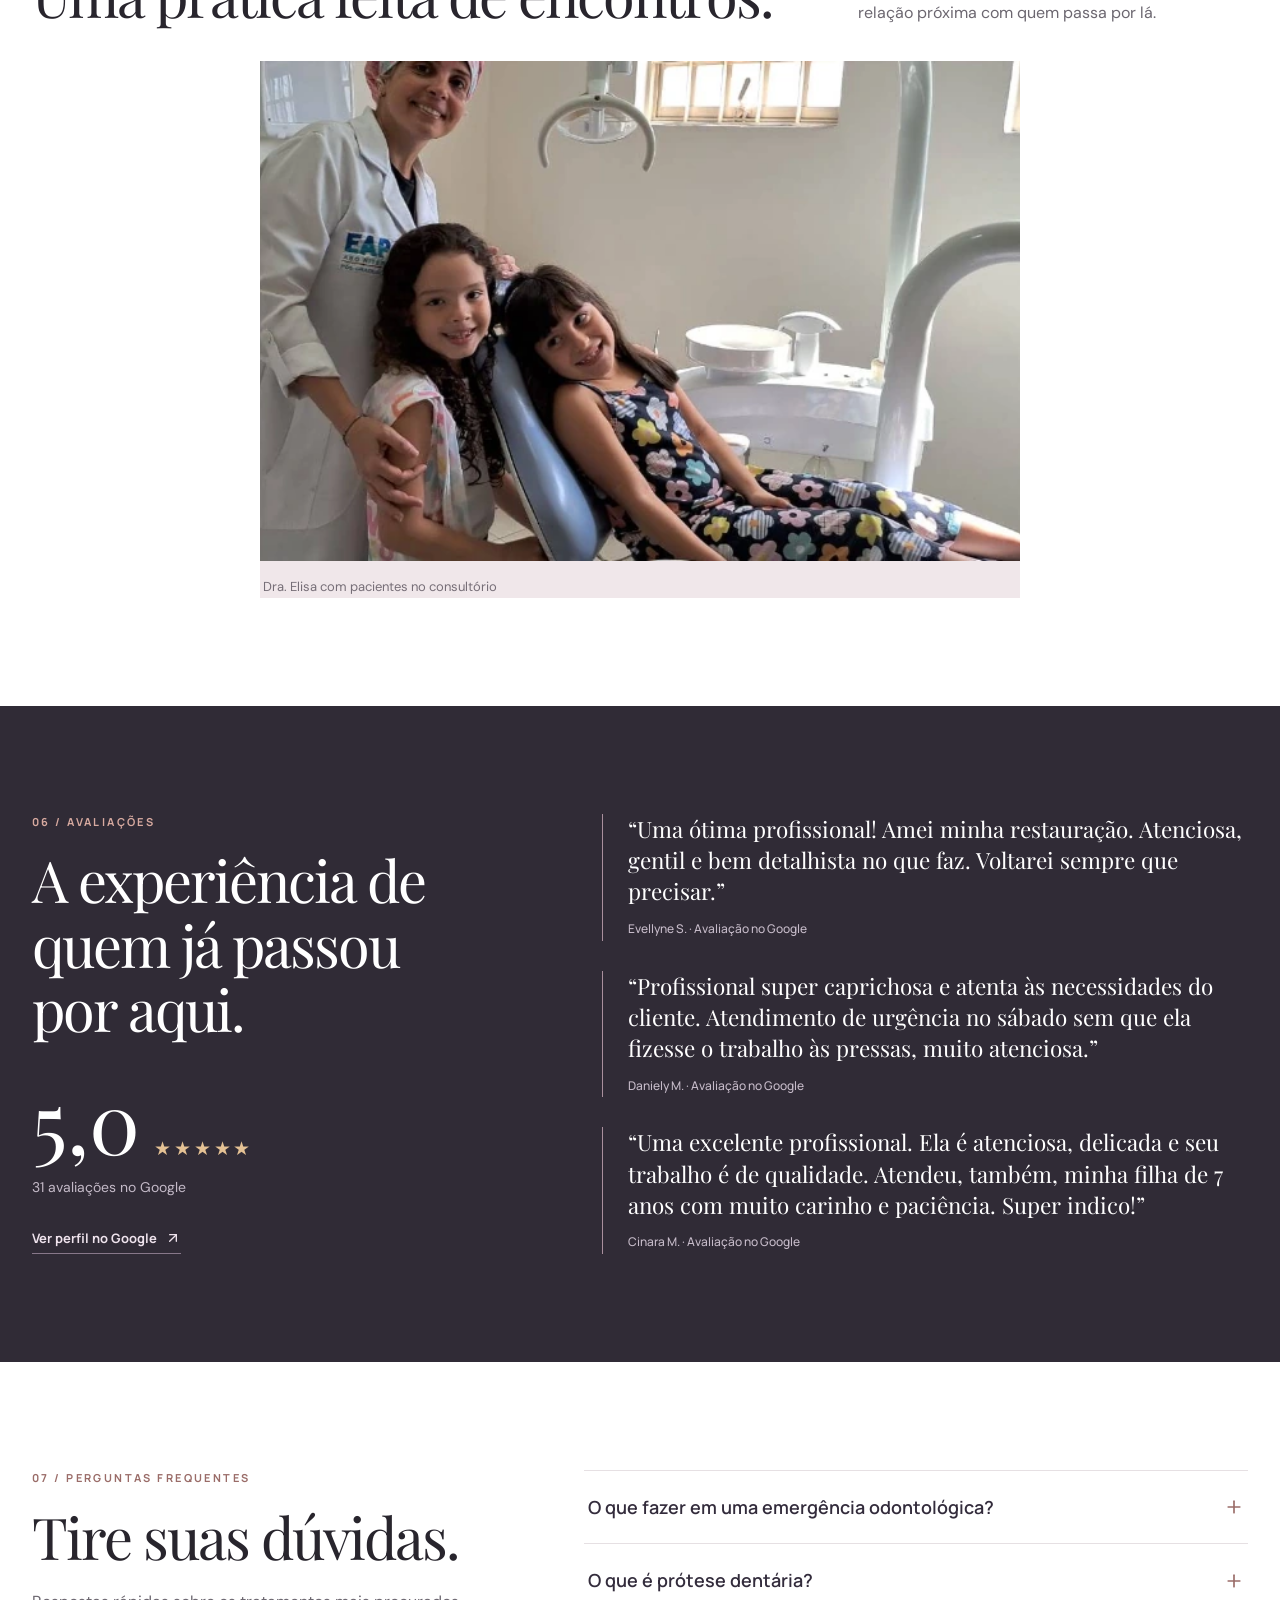
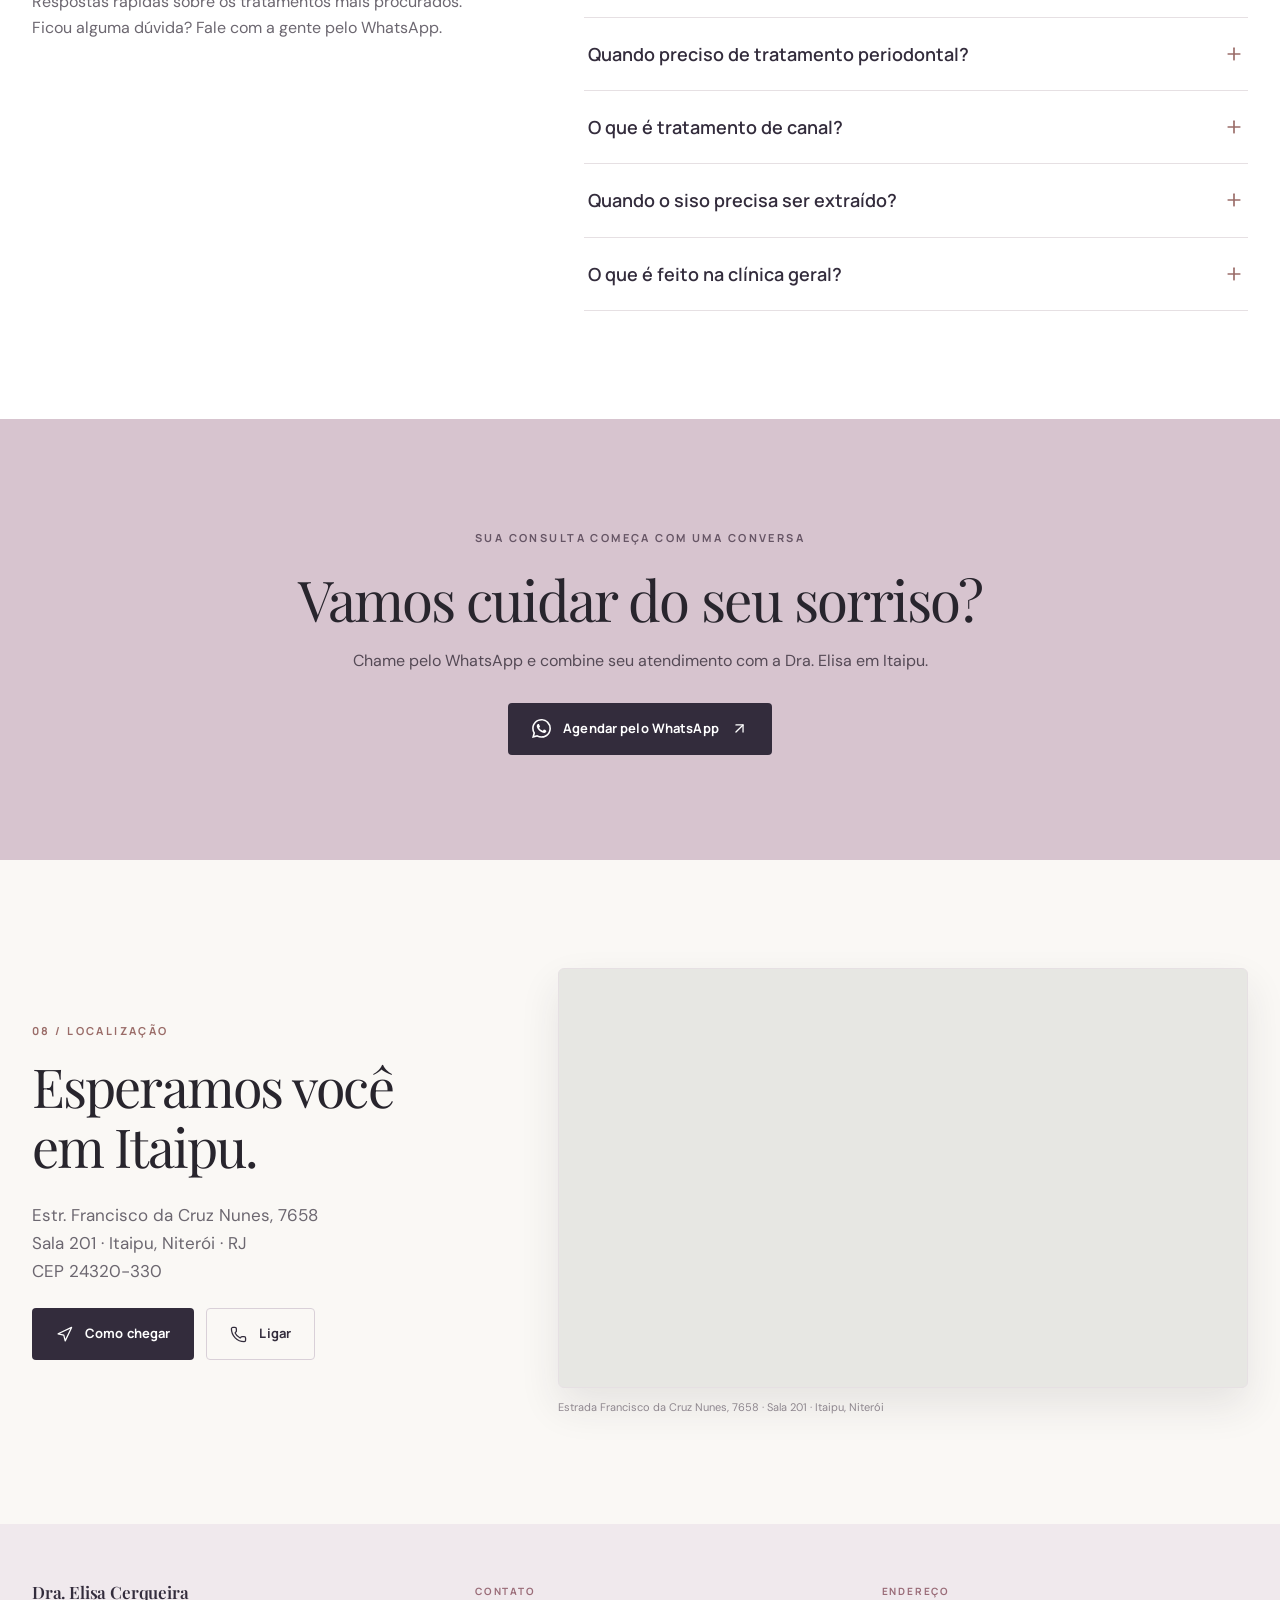
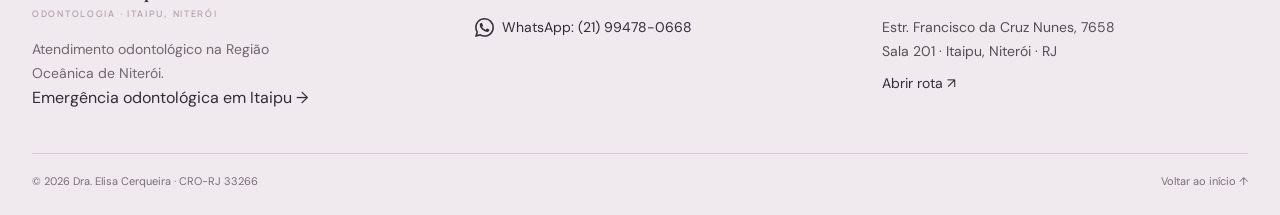
==== commit 64dbf836: "Libera Google Ads, consentimento de anúncios e página de emergência - CSP permite os domínios do Goo" ====
--- a/index.html
+++ b/index.html
@@ -53,7 +53,7 @@
   <section class="cta"><div class="wrap" data-aos="fade-up"><span class="eyebrow">Sua consulta começa com uma conversa</span><h2>Vamos cuidar do seu sorriso?</h2><p>Chame pelo WhatsApp e combine seu atendimento com a Dra. Elisa em Itaipu.</p><a class="btn btn-dark" data-book href="https://wa.me/5521994780668" target="_blank" rel="noopener"><span class="wa-icon"><svg viewBox="0 0 24 24" fill="currentColor" aria-hidden="true"><path d="M17.472 14.382c-.297-.149-1.758-.867-2.03-.967-.273-.099-.471-.148-.67.15-.197.297-.767.966-.94 1.164-.173.199-.347.223-.644.075-.297-.15-1.255-.463-2.39-1.475-.883-.788-1.48-1.761-1.653-2.059-.173-.297-.018-.458.13-.606.134-.133.298-.347.446-.52.149-.174.198-.298.298-.497.099-.198.05-.371-.025-.52-.075-.149-.669-1.612-.916-2.207-.242-.579-.487-.5-.669-.51-.173-.008-.371-.01-.57-.01-.198 0-.52.074-.792.372-.272.297-1.04 1.016-1.04 2.479 0 1.462 1.065 2.875 1.213 3.074.149.198 2.096 3.2 5.077 4.487.709.306 1.262.489 1.694.625.712.227 1.36.195 1.871.118.571-.085 1.758-.719 2.006-1.413.248-.694.248-1.289.173-1.413-.074-.124-.272-.198-.57-.347m-5.421 7.403h-.004a9.87 9.87 0 01-5.031-1.378l-.361-.214-3.741.982.998-3.648-.235-.374a9.86 9.86 0 01-1.51-5.26c.001-5.45 4.436-9.884 9.888-9.884 2.64 0 5.122 1.03 6.988 2.898a9.825 9.825 0 012.893 6.994c-.003 5.45-4.437 9.884-9.885 9.884m8.413-18.297A11.815 11.815 0 0012.05 0C5.495 0 .16 5.335.157 11.892c0 2.096.547 4.142 1.588 5.945L.057 24l6.305-1.654a11.882 11.882 0 005.683 1.448h.005c6.554 0 11.89-5.335 11.893-11.893a11.821 11.821 0 00-3.48-8.413Z"/></svg></span> Agendar pelo WhatsApp <svg xmlns="http://www.w3.org/2000/svg" width="24" height="24" viewBox="0 0 24 24" fill="none" stroke="currentColor" stroke-width="2" stroke-linecap="round" stroke-linejoin="round" aria-hidden="true" class="lucide"><path d="M7 7h10v10"></path><path d="M7 17 17 7"></path></svg></a></div></section>
   <section class="section location" id="localizacao"><div class="wrap location-grid"><div data-aos="fade-up"><span class="eyebrow">08 / Localização</span><h2>Esperamos você em Itaipu.</h2><p class="address">Estr. Francisco da Cruz Nunes, 7658<br>Sala 201 · Itaipu, Niterói · RJ<br>CEP 24320-330</p><div class="location-actions"><a class="btn btn-dark" href="https://www.google.com/maps/dir/?api=1&destination=Estrada%20Francisco%20da%20Cruz%20Nunes%207658%20Itaipu%20Niter%C3%B3i%20RJ" target="_blank" rel="noopener"><svg xmlns="http://www.w3.org/2000/svg" width="24" height="24" viewBox="0 0 24 24" fill="none" stroke="currentColor" stroke-width="2" stroke-linecap="round" stroke-linejoin="round" aria-hidden="true" class="lucide"><polygon points="3 11 22 2 13 21 11 13 3 11"></polygon></svg> Como chegar</a><a class="btn btn-line" href="tel:+5521994780668"><svg xmlns="http://www.w3.org/2000/svg" width="24" height="24" viewBox="0 0 24 24" fill="none" stroke="currentColor" stroke-width="2" stroke-linecap="round" stroke-linejoin="round" aria-hidden="true" class="lucide"><path d="M13.832 16.568a1 1 0 0 0 1.213-.303l.355-.465A2 2 0 0 1 17 15h3a2 2 0 0 1 2 2v3a2 2 0 0 1-2 2A18 18 0 0 1 2 4a2 2 0 0 1 2-2h3a2 2 0 0 1 2 2v3a2 2 0 0 1-.8 1.6l-.468.351a1 1 0 0 0-.292 1.233 14 14 0 0 0 6.392 6.384"></path></svg> Ligar</a></div></div><div data-aos="fade-up" data-aos-delay="100"><div class="map"><iframe title="Mapa do consultório da Dra. Elisa Cerqueira em Itaipu, Niterói" data-src="https://maps.google.com/maps?q=Consult%C3%B3rio%20Odontol%C3%B3gico%20Dra.%20Elisa%20Cerqueira%2C%20Itaipu%2C%20Niter%C3%B3i&z=16&hl=pt-BR&output=embed" referrerpolicy="no-referrer-when-downgrade" allowfullscreen></iframe><button type="button" class="map-load" aria-label="Carregar o mapa interativo do Google"><span><svg xmlns="http://www.w3.org/2000/svg" viewBox="0 0 24 24" fill="none" stroke="currentColor" stroke-width="2" stroke-linecap="round" stroke-linejoin="round" aria-hidden="true"><path d="M20 10c0 6-8 12-8 12s-8-6-8-12a8 8 0 0 1 16 0Z"></path><circle cx="12" cy="10" r="3"></circle></svg> Carregando mapa…</span></button></div><p class="map-note">Estrada Francisco da Cruz Nunes, 7658 · Sala 201 · Itaipu, Niterói</p></div></div></section>
 </main>
-<footer class="footer" id="rodape"><div class="wrap"><div class="footer-grid"><div class="footer-brand"><a href="#inicio" class="brand"><strong>Dra. Elisa Cerqueira</strong><small>Odontologia · Itaipu, Niterói</small></a><p>Atendimento odontológico na Região Oceânica de Niterói.</p></div><div><span class="footer-label">Contato</span><a data-book href="https://wa.me/5521994780668" target="_blank" rel="noopener"><span class="wa-icon"><svg viewBox="0 0 24 24" fill="currentColor" aria-hidden="true"><path d="M17.472 14.382c-.297-.149-1.758-.867-2.03-.967-.273-.099-.471-.148-.67.15-.197.297-.767.966-.94 1.164-.173.199-.347.223-.644.075-.297-.15-1.255-.463-2.39-1.475-.883-.788-1.48-1.761-1.653-2.059-.173-.297-.018-.458.13-.606.134-.133.298-.347.446-.52.149-.174.198-.298.298-.497.099-.198.05-.371-.025-.52-.075-.149-.669-1.612-.916-2.207-.242-.579-.487-.5-.669-.51-.173-.008-.371-.01-.57-.01-.198 0-.52.074-.792.372-.272.297-1.04 1.016-1.04 2.479 0 1.462 1.065 2.875 1.213 3.074.149.198 2.096 3.2 5.077 4.487.709.306 1.262.489 1.694.625.712.227 1.36.195 1.871.118.571-.085 1.758-.719 2.006-1.413.248-.694.248-1.289.173-1.413-.074-.124-.272-.198-.57-.347m-5.421 7.403h-.004a9.87 9.87 0 01-5.031-1.378l-.361-.214-3.741.982.998-3.648-.235-.374a9.86 9.86 0 01-1.51-5.26c.001-5.45 4.436-9.884 9.888-9.884 2.64 0 5.122 1.03 6.988 2.898a9.825 9.825 0 012.893 6.994c-.003 5.45-4.437 9.884-9.885 9.884m8.413-18.297A11.815 11.815 0 0012.05 0C5.495 0 .16 5.335.157 11.892c0 2.096.547 4.142 1.588 5.945L.057 24l6.305-1.654a11.882 11.882 0 005.683 1.448h.005c6.554 0 11.89-5.335 11.893-11.893a11.821 11.821 0 00-3.48-8.413Z"/></svg></span> WhatsApp: (21) 99478-0668</a></div><div><span class="footer-label">Endereço</span><address>Estr. Francisco da Cruz Nunes, 7658<br>Sala 201 · Itaipu, Niterói · RJ</address><a href="https://www.google.com/maps/dir/?api=1&destination=Estrada%20Francisco%20da%20Cruz%20Nunes%207658%20Itaipu%20Niter%C3%B3i%20RJ" target="_blank" rel="noopener">Abrir rota ↗</a></div></div><div class="footer-bottom"><span>© <span id="year"></span> Dra. Elisa Cerqueira · CRO-RJ 33266</span><a href="#inicio">Voltar ao início ↑</a></div></div></footer>
+<footer class="footer" id="rodape"><div class="wrap"><div class="footer-grid"><div class="footer-brand"><a href="#inicio" class="brand"><strong>Dra. Elisa Cerqueira</strong><small>Odontologia · Itaipu, Niterói</small></a><p>Atendimento odontológico na Região Oceânica de Niterói.</p><a href="/emergencia">Emergência odontológica em Itaipu →</a></div><div><span class="footer-label">Contato</span><a data-book href="https://wa.me/5521994780668" target="_blank" rel="noopener"><span class="wa-icon"><svg viewBox="0 0 24 24" fill="currentColor" aria-hidden="true"><path d="M17.472 14.382c-.297-.149-1.758-.867-2.03-.967-.273-.099-.471-.148-.67.15-.197.297-.767.966-.94 1.164-.173.199-.347.223-.644.075-.297-.15-1.255-.463-2.39-1.475-.883-.788-1.48-1.761-1.653-2.059-.173-.297-.018-.458.13-.606.134-.133.298-.347.446-.52.149-.174.198-.298.298-.497.099-.198.05-.371-.025-.52-.075-.149-.669-1.612-.916-2.207-.242-.579-.487-.5-.669-.51-.173-.008-.371-.01-.57-.01-.198 0-.52.074-.792.372-.272.297-1.04 1.016-1.04 2.479 0 1.462 1.065 2.875 1.213 3.074.149.198 2.096 3.2 5.077 4.487.709.306 1.262.489 1.694.625.712.227 1.36.195 1.871.118.571-.085 1.758-.719 2.006-1.413.248-.694.248-1.289.173-1.413-.074-.124-.272-.198-.57-.347m-5.421 7.403h-.004a9.87 9.87 0 01-5.031-1.378l-.361-.214-3.741.982.998-3.648-.235-.374a9.86 9.86 0 01-1.51-5.26c.001-5.45 4.436-9.884 9.888-9.884 2.64 0 5.122 1.03 6.988 2.898a9.825 9.825 0 012.893 6.994c-.003 5.45-4.437 9.884-9.885 9.884m8.413-18.297A11.815 11.815 0 0012.05 0C5.495 0 .16 5.335.157 11.892c0 2.096.547 4.142 1.588 5.945L.057 24l6.305-1.654a11.882 11.882 0 005.683 1.448h.005c6.554 0 11.89-5.335 11.893-11.893a11.821 11.821 0 00-3.48-8.413Z"/></svg></span> WhatsApp: (21) 99478-0668</a></div><div><span class="footer-label">Endereço</span><address>Estr. Francisco da Cruz Nunes, 7658<br>Sala 201 · Itaipu, Niterói · RJ</address><a href="https://www.google.com/maps/dir/?api=1&destination=Estrada%20Francisco%20da%20Cruz%20Nunes%207658%20Itaipu%20Niter%C3%B3i%20RJ" target="_blank" rel="noopener">Abrir rota ↗</a></div></div><div class="footer-bottom"><span>© <span id="year"></span> Dra. Elisa Cerqueira · CRO-RJ 33266</span><a href="#inicio">Voltar ao início ↑</a></div></div></footer>
 <div class="mobile-book" id="mobile-book"><a class="btn btn-dark" data-book href="https://wa.me/5521994780668" target="_blank" rel="noopener"><span class="wa-icon"><svg viewBox="0 0 24 24" fill="currentColor" aria-hidden="true"><path d="M17.472 14.382c-.297-.149-1.758-.867-2.03-.967-.273-.099-.471-.148-.67.15-.197.297-.767.966-.94 1.164-.173.199-.347.223-.644.075-.297-.15-1.255-.463-2.39-1.475-.883-.788-1.48-1.761-1.653-2.059-.173-.297-.018-.458.13-.606.134-.133.298-.347.446-.52.149-.174.198-.298.298-.497.099-.198.05-.371-.025-.52-.075-.149-.669-1.612-.916-2.207-.242-.579-.487-.5-.669-.51-.173-.008-.371-.01-.57-.01-.198 0-.52.074-.792.372-.272.297-1.04 1.016-1.04 2.479 0 1.462 1.065 2.875 1.213 3.074.149.198 2.096 3.2 5.077 4.487.709.306 1.262.489 1.694.625.712.227 1.36.195 1.871.118.571-.085 1.758-.719 2.006-1.413.248-.694.248-1.289.173-1.413-.074-.124-.272-.198-.57-.347m-5.421 7.403h-.004a9.87 9.87 0 01-5.031-1.378l-.361-.214-3.741.982.998-3.648-.235-.374a9.86 9.86 0 01-1.51-5.26c.001-5.45 4.436-9.884 9.888-9.884 2.64 0 5.122 1.03 6.988 2.898a9.825 9.825 0 012.893 6.994c-.003 5.45-4.437 9.884-9.885 9.884m8.413-18.297A11.815 11.815 0 0012.05 0C5.495 0 .16 5.335.157 11.892c0 2.096.547 4.142 1.588 5.945L.057 24l6.305-1.654a11.882 11.882 0 005.683 1.448h.005c6.554 0 11.89-5.335 11.893-11.893a11.821 11.821 0 00-3.48-8.413Z"/></svg></span> Agendar pelo WhatsApp <svg xmlns="http://www.w3.org/2000/svg" width="24" height="24" viewBox="0 0 24 24" fill="none" stroke="currentColor" stroke-width="2" stroke-linecap="round" stroke-linejoin="round" aria-hidden="true" class="lucide"><path d="M7 7h10v10"></path><path d="M7 17 17 7"></path></svg></a><a class="btn btn-line mb-icon" href="tel:+5521994780668" aria-label="Ligar para o consultório"><svg xmlns="http://www.w3.org/2000/svg" width="24" height="24" viewBox="0 0 24 24" fill="none" stroke="currentColor" stroke-width="2" stroke-linecap="round" stroke-linejoin="round" aria-hidden="true" class="lucide"><path d="M22 16.92v3a2 2 0 0 1-2.18 2 19.79 19.79 0 0 1-8.63-3.07 19.5 19.5 0 0 1-6-6 19.79 19.79 0 0 1-3.07-8.67A2 2 0 0 1 4.11 2h3a2 2 0 0 1 2 1.72 12.84 12.84 0 0 0 .7 2.81 2 2 0 0 1-.45 2.11L8.09 9.91a16 16 0 0 0 6 6l1.27-1.27a2 2 0 0 1 2.11-.45 12.84 12.84 0 0 0 2.81.7A2 2 0 0 1 22 16.92z"></path></svg><span>Ligar</span></a><a class="btn btn-line mb-icon" href="https://www.google.com/maps/dir/?api=1&amp;destination=Estrada%20Francisco%20da%20Cruz%20Nunes%207658%20Itaipu%20Niter%C3%B3i%20RJ" target="_blank" rel="noopener" aria-label="Como chegar ao consultório"><svg xmlns="http://www.w3.org/2000/svg" width="24" height="24" viewBox="0 0 24 24" fill="none" stroke="currentColor" stroke-width="2" stroke-linecap="round" stroke-linejoin="round" aria-hidden="true" class="lucide"><polygon points="3 11 22 2 13 21 11 13 3 11"></polygon></svg><span>Rota</span></a></div>
 <script defer src="aos.js"></script>
 <script defer src="main.js"></script>
--- a/style.css
+++ b/style.css
@@ -68,3 +68,9 @@
 @media(max-width:720px){.mobile-book{padding-left:12px;padding-right:12px}.mobile-book .btn-dark{flex:1 1 0;min-width:0;white-space:normal;line-height:1.2;padding:8px 10px}.mobile-book .mb-icon{min-width:54px}}
 @media(max-width:360px){.mobile-book .btn-dark{font-size:11.5px;gap:6px}.mobile-book .mb-icon{min-width:48px;padding:6px 4px}}
 @media(max-width:720px){.mobile-book .mb-icon{width:auto;flex:0 0 auto}}
+/* pagina de emergencia (destino dos anuncios) */
+.em-hero{padding:150px 0 80px}.em-hero-grid{display:grid;grid-template-columns:1.2fr .8fr;gap:64px;align-items:center}.em-copy .section-title{margin:18px 0 22px}.em-copy .section-title em{font-style:italic;color:#9b7074}.em-lead{color:#4f4953;font-size:19px;max-width:600px}.em-actions{display:flex;flex-wrap:wrap;gap:12px;margin-top:32px}.em-wa{font-size:15px;min-height:58px;padding:14px 28px}.em-proof{list-style:none;padding:0;margin:40px 0 0;display:flex;flex-wrap:wrap;gap:14px 36px}.em-proof li{display:flex;flex-direction:column}.em-proof strong{font:700 16px/1.3 'Manrope',sans-serif;color:var(--purple-deep)}.em-proof span{color:var(--muted);font-size:14px}.em-photo{width:100%;height:auto;aspect-ratio:465/470;object-fit:cover;border-radius:4px}
+.em-cases .section-title{margin-bottom:40px}.em-grid{display:grid;grid-template-columns:repeat(3,1fr);gap:20px}.em-card{background:#fff;border:1px solid var(--line);border-radius:6px;padding:26px}.em-card h3{font:600 19px/1.3 'Manrope',sans-serif;color:var(--purple-deep);margin-bottom:10px}.em-card p{color:var(--muted);font-size:15px}.em-warning{margin-top:28px;padding:16px 20px;border-left:3px solid #8d4f5c;background:#f4e6e6;color:#5c3540;font-size:15px;max-width:760px}
+.em-reviews .review-quotes{grid-template-columns:1fr 1fr;margin-top:24px}.em-local .section-title{margin-bottom:0}
+@media(max-width:900px){.em-hero-grid{grid-template-columns:1fr;gap:36px}.em-photo{max-width:420px}.em-grid{grid-template-columns:1fr 1fr}}
+@media(max-width:720px){.em-hero{padding:112px 0 56px}.em-lead{font-size:16px}.em-actions .btn{width:100%;margin-top:0}.em-grid,.em-reviews .review-quotes{grid-template-columns:1fr}.page-emergencia main{padding-bottom:80px}.em-mobile .btn-dark{font-size:14px}}
